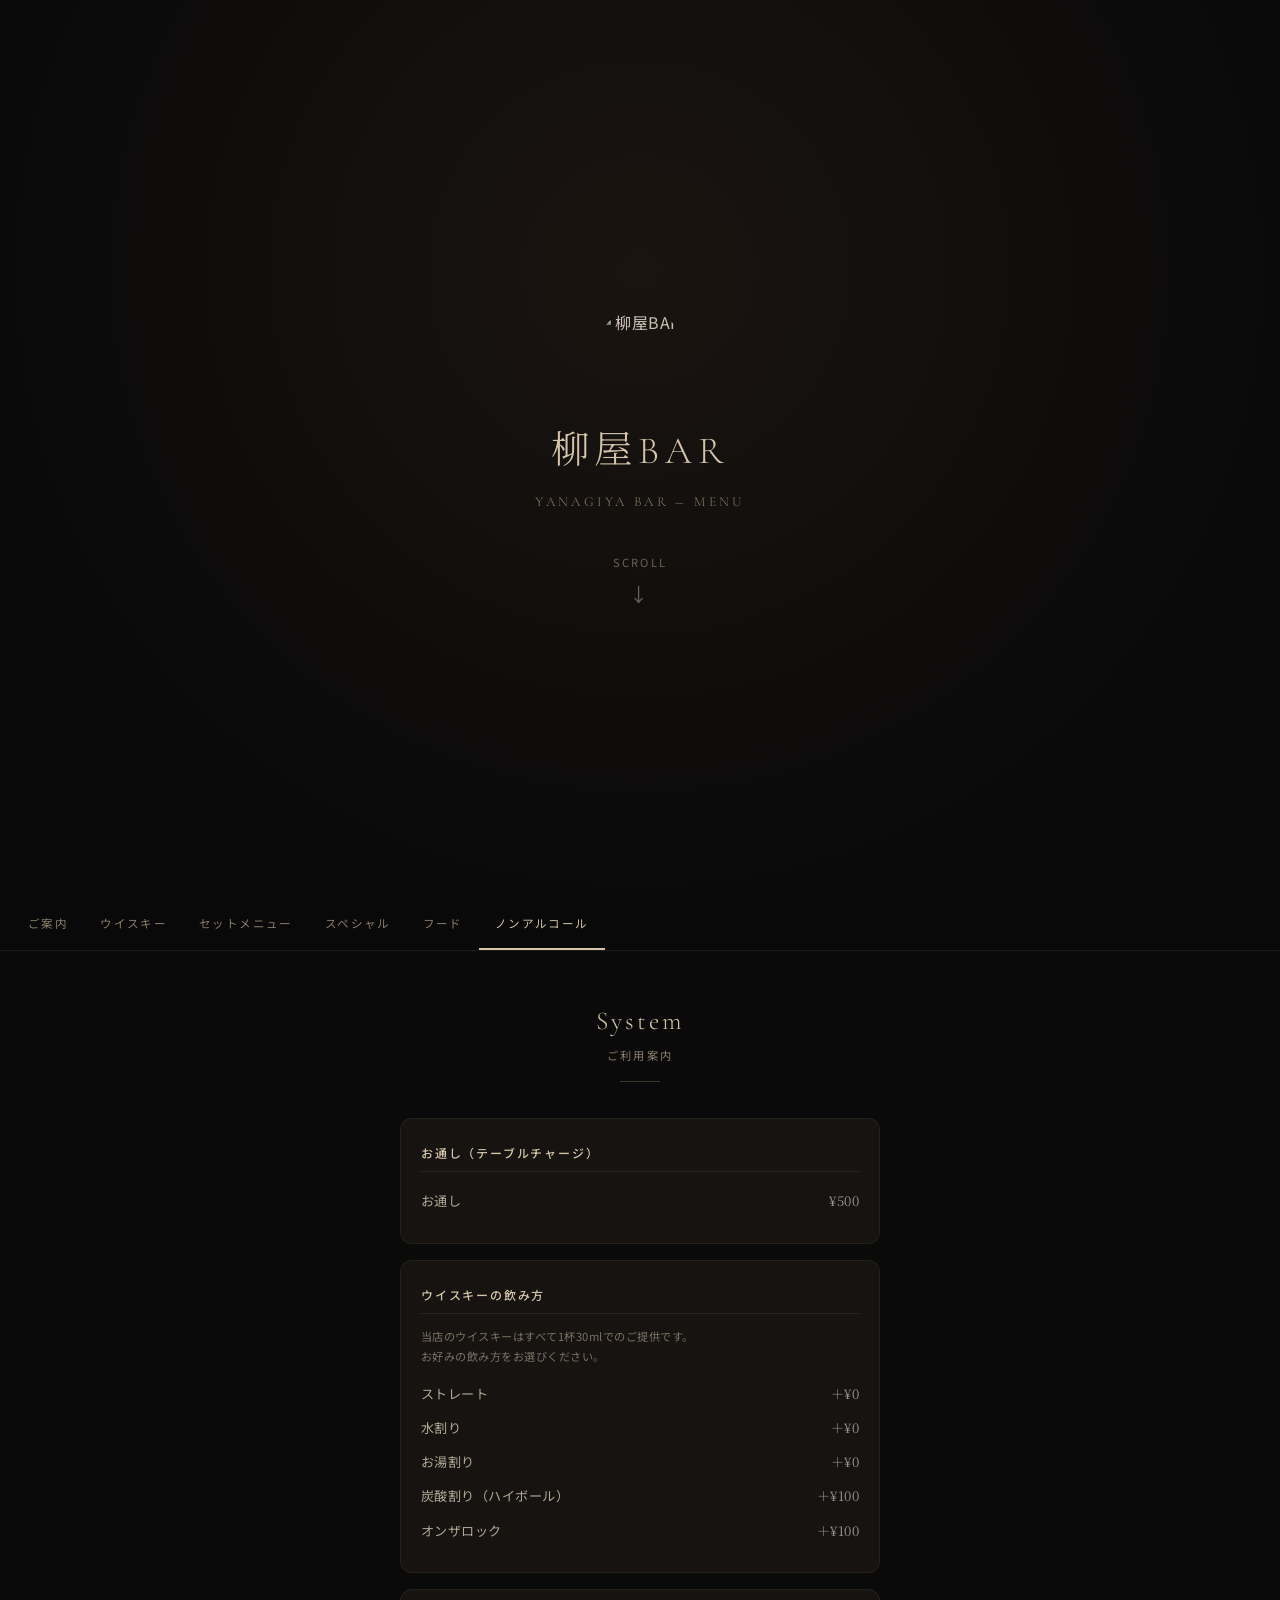
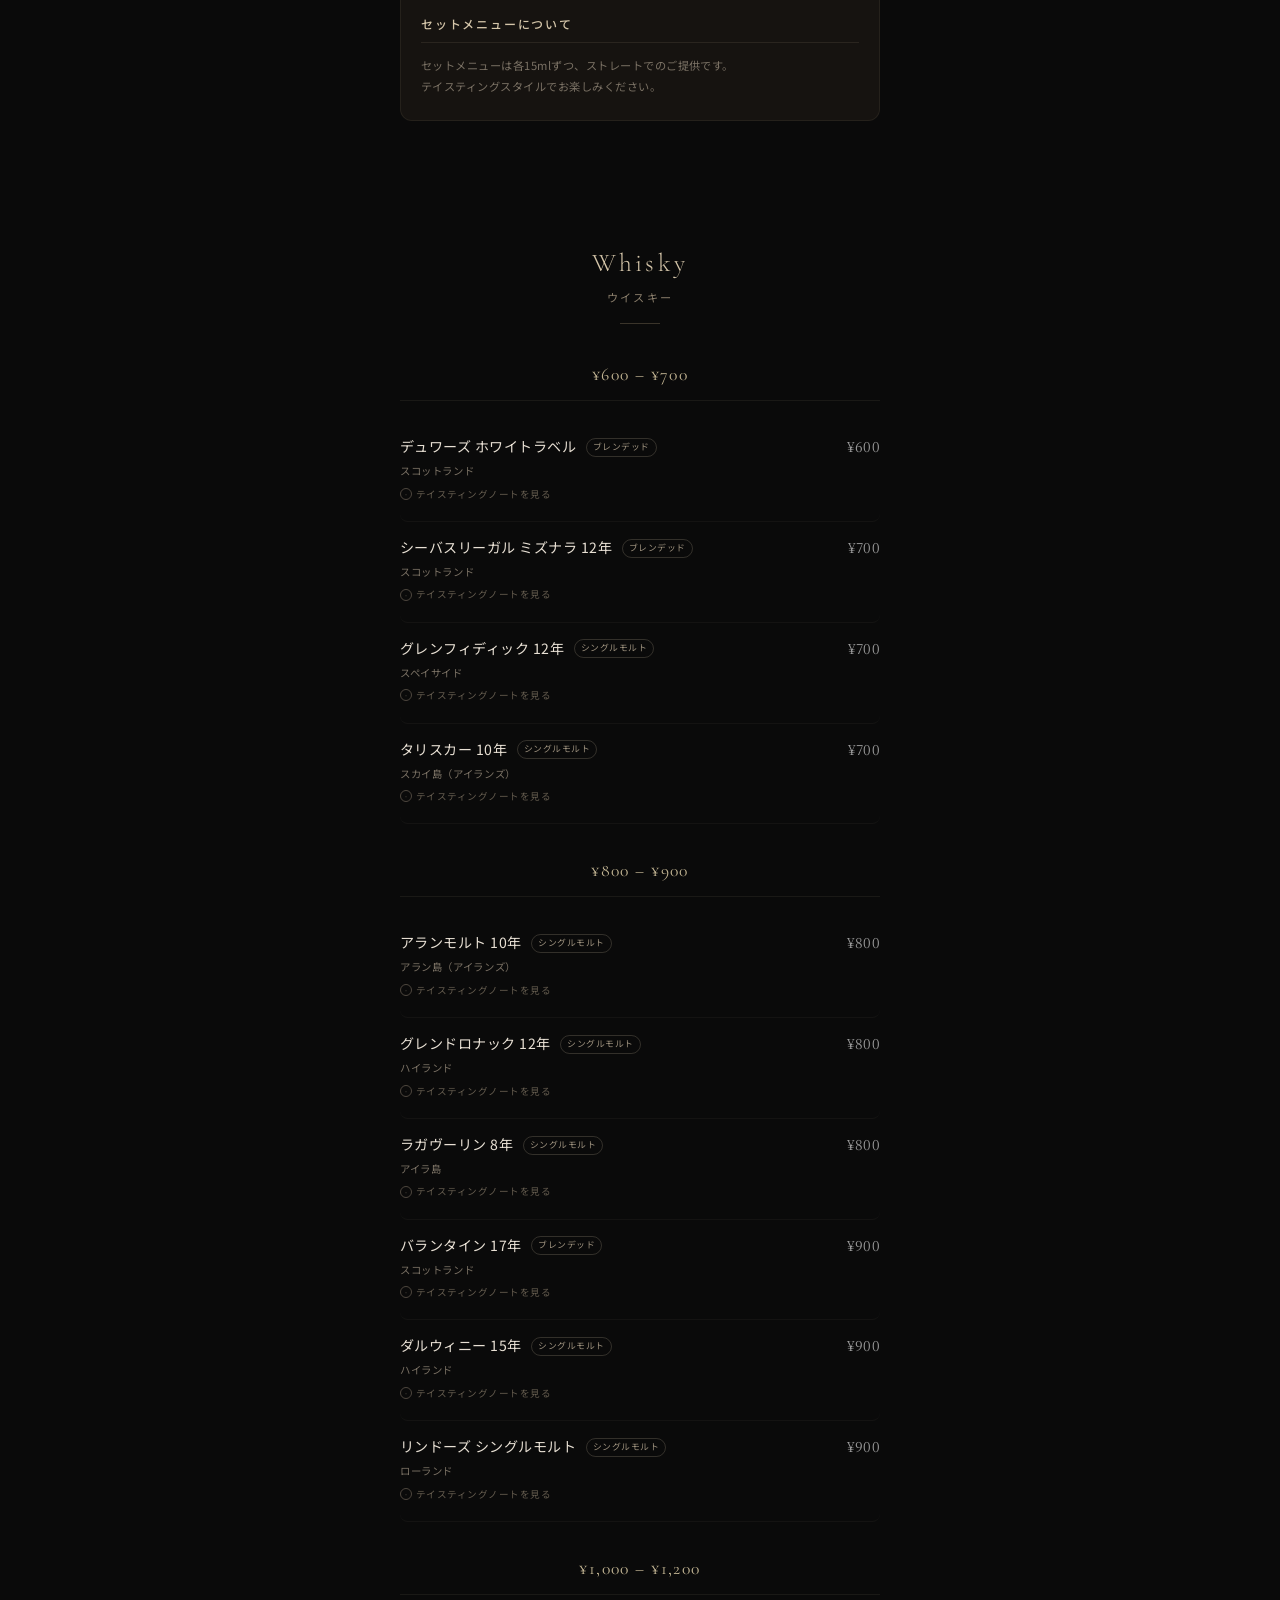
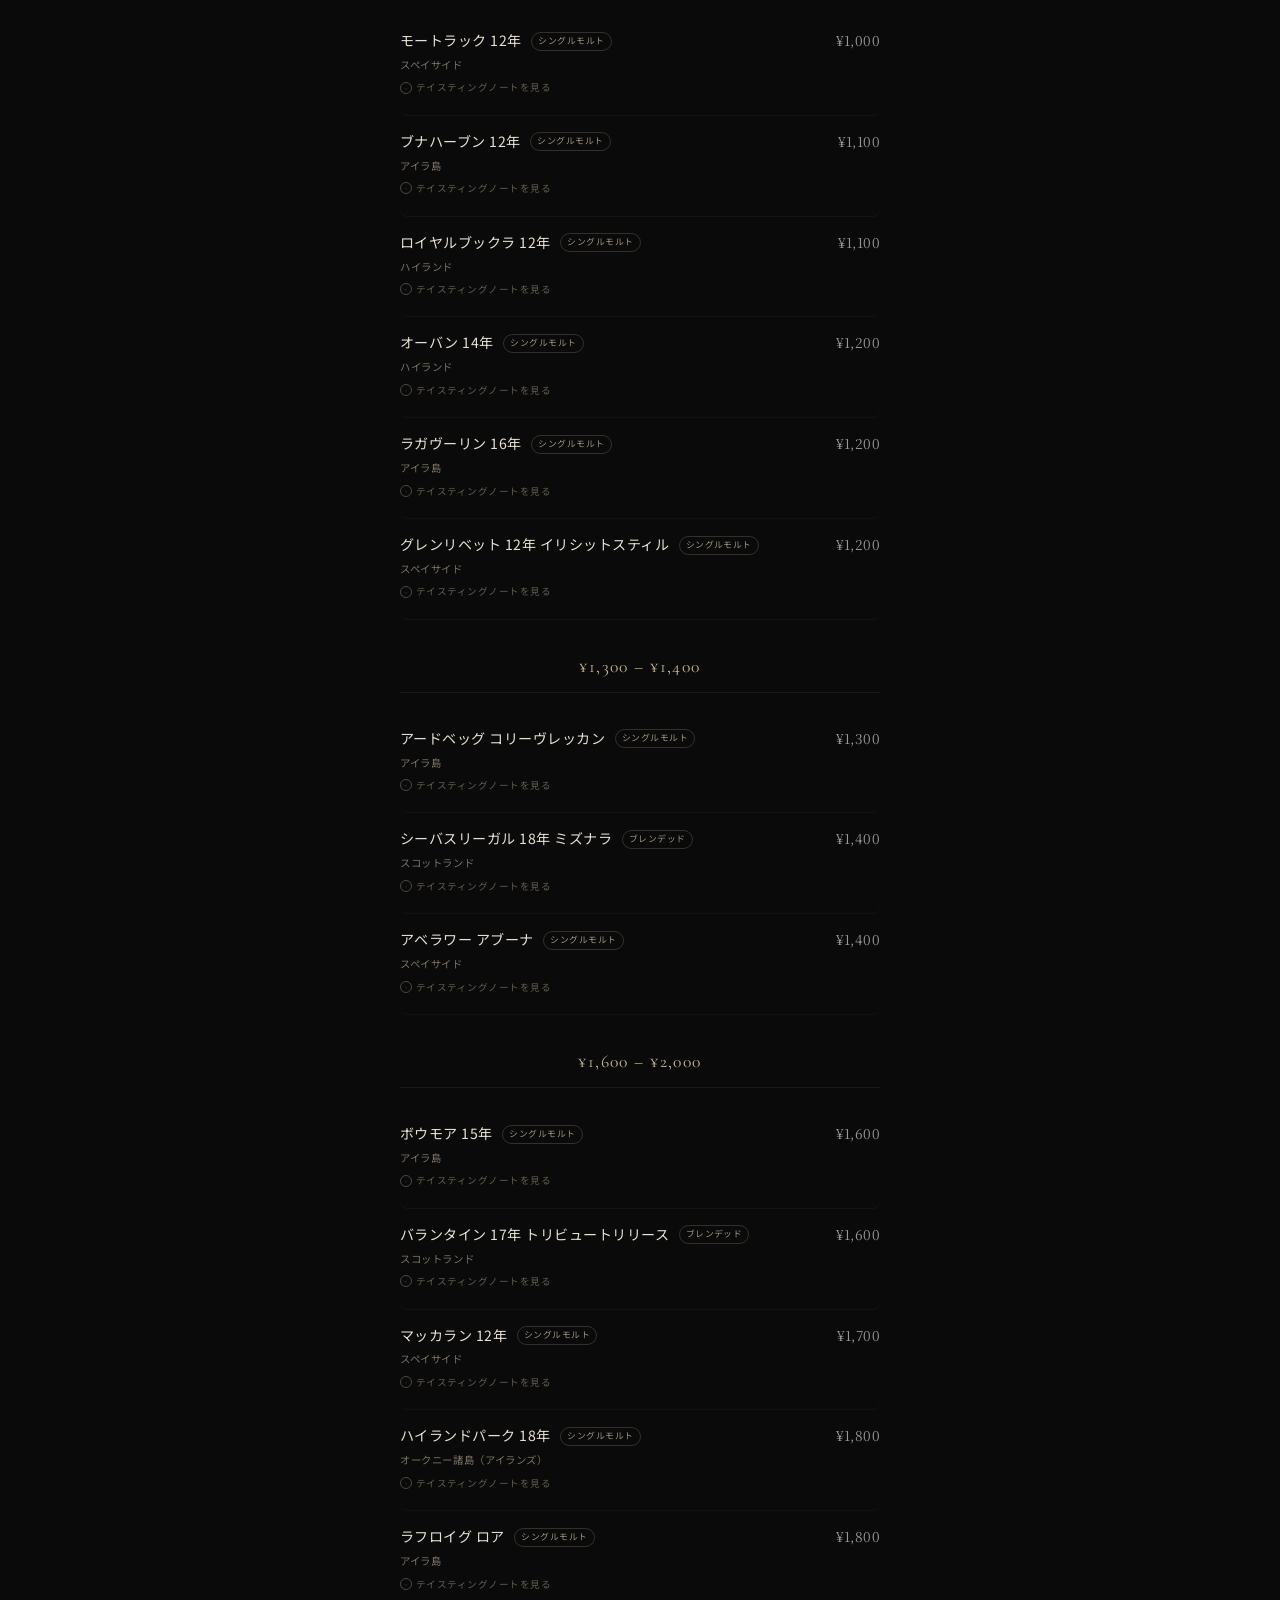
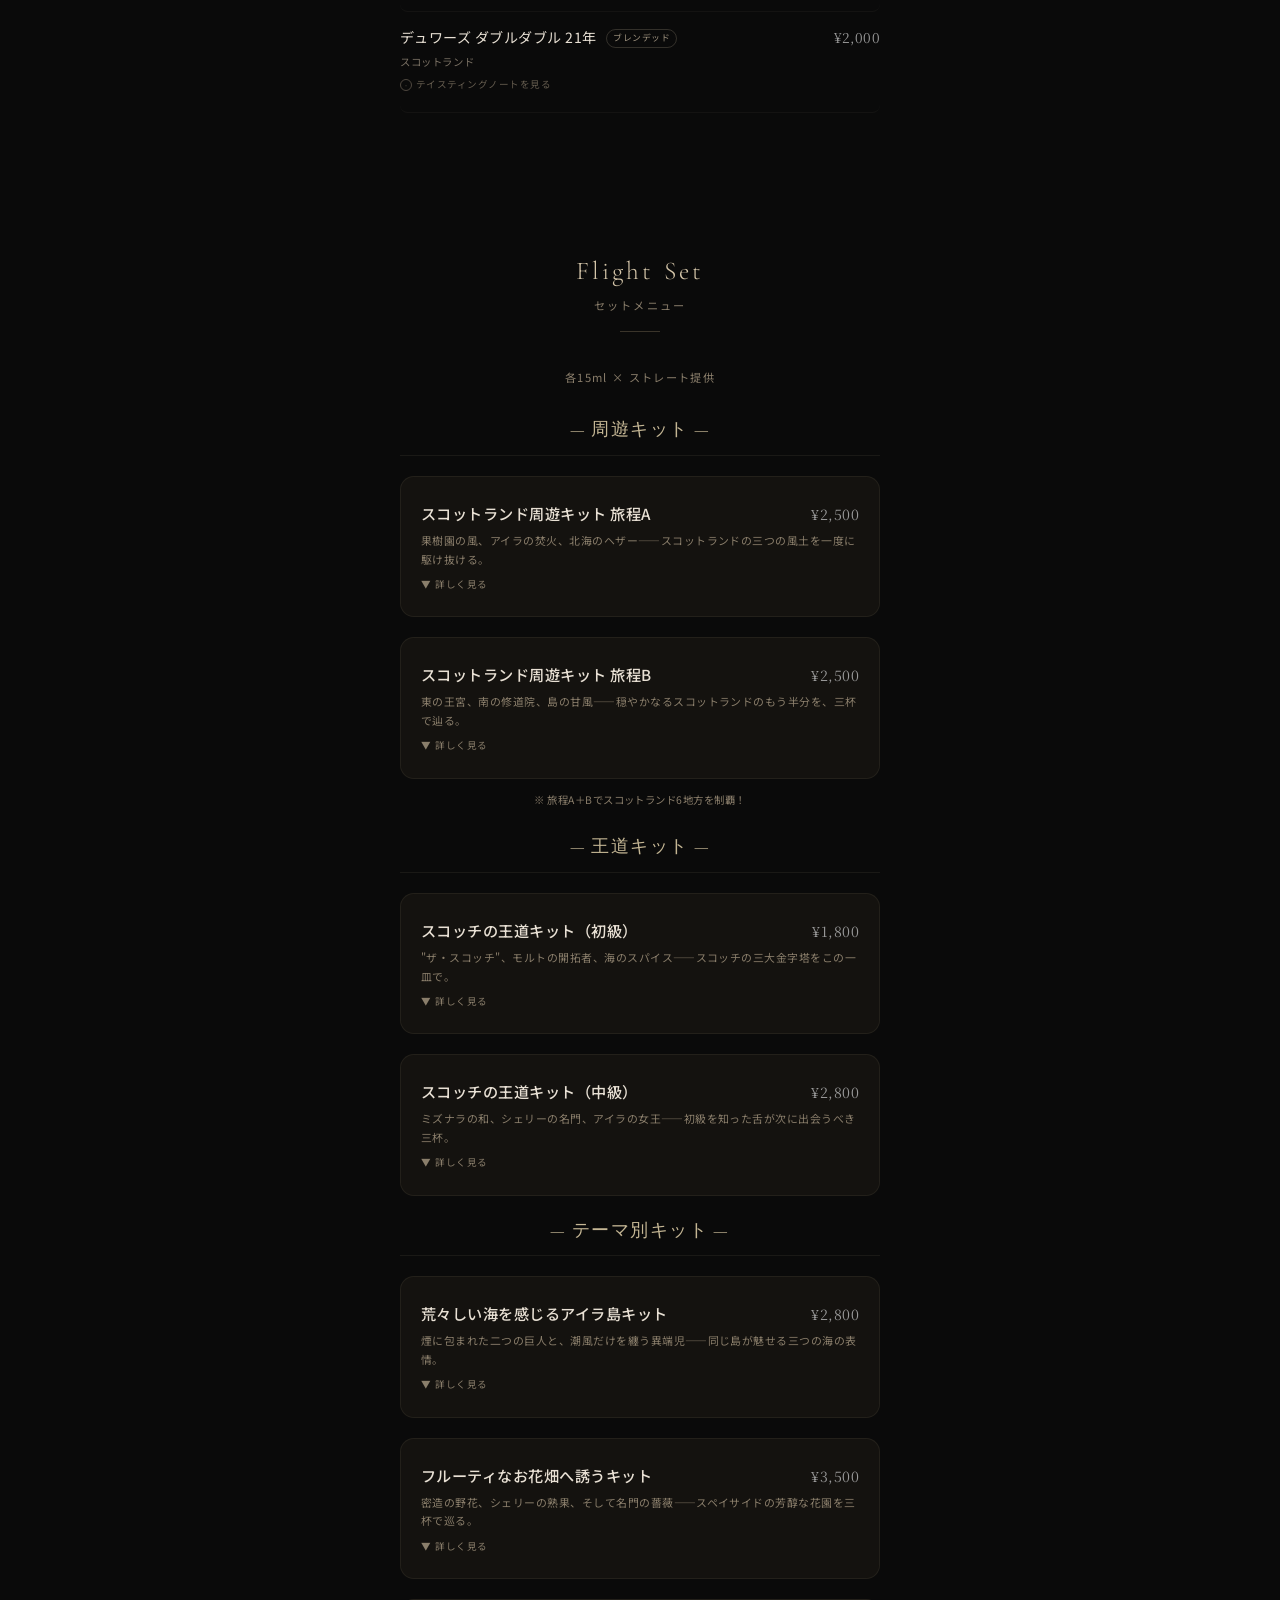
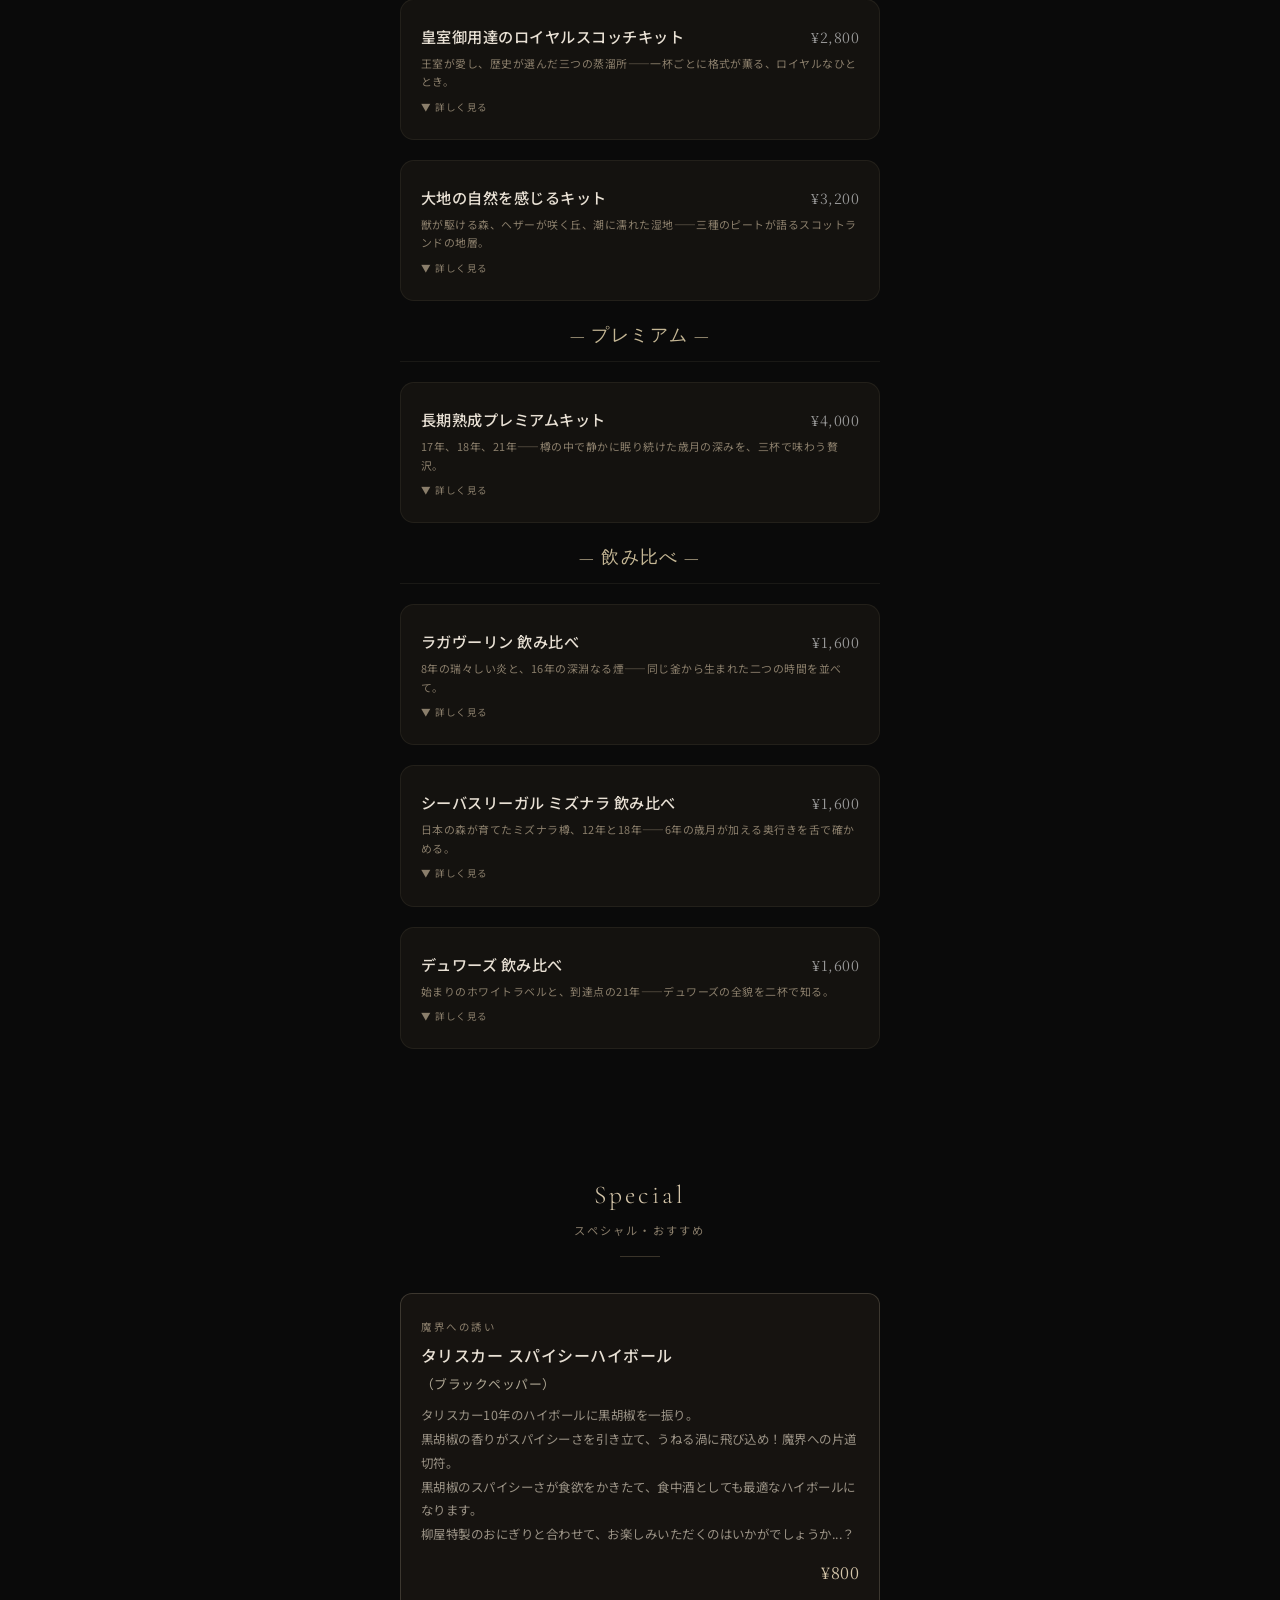
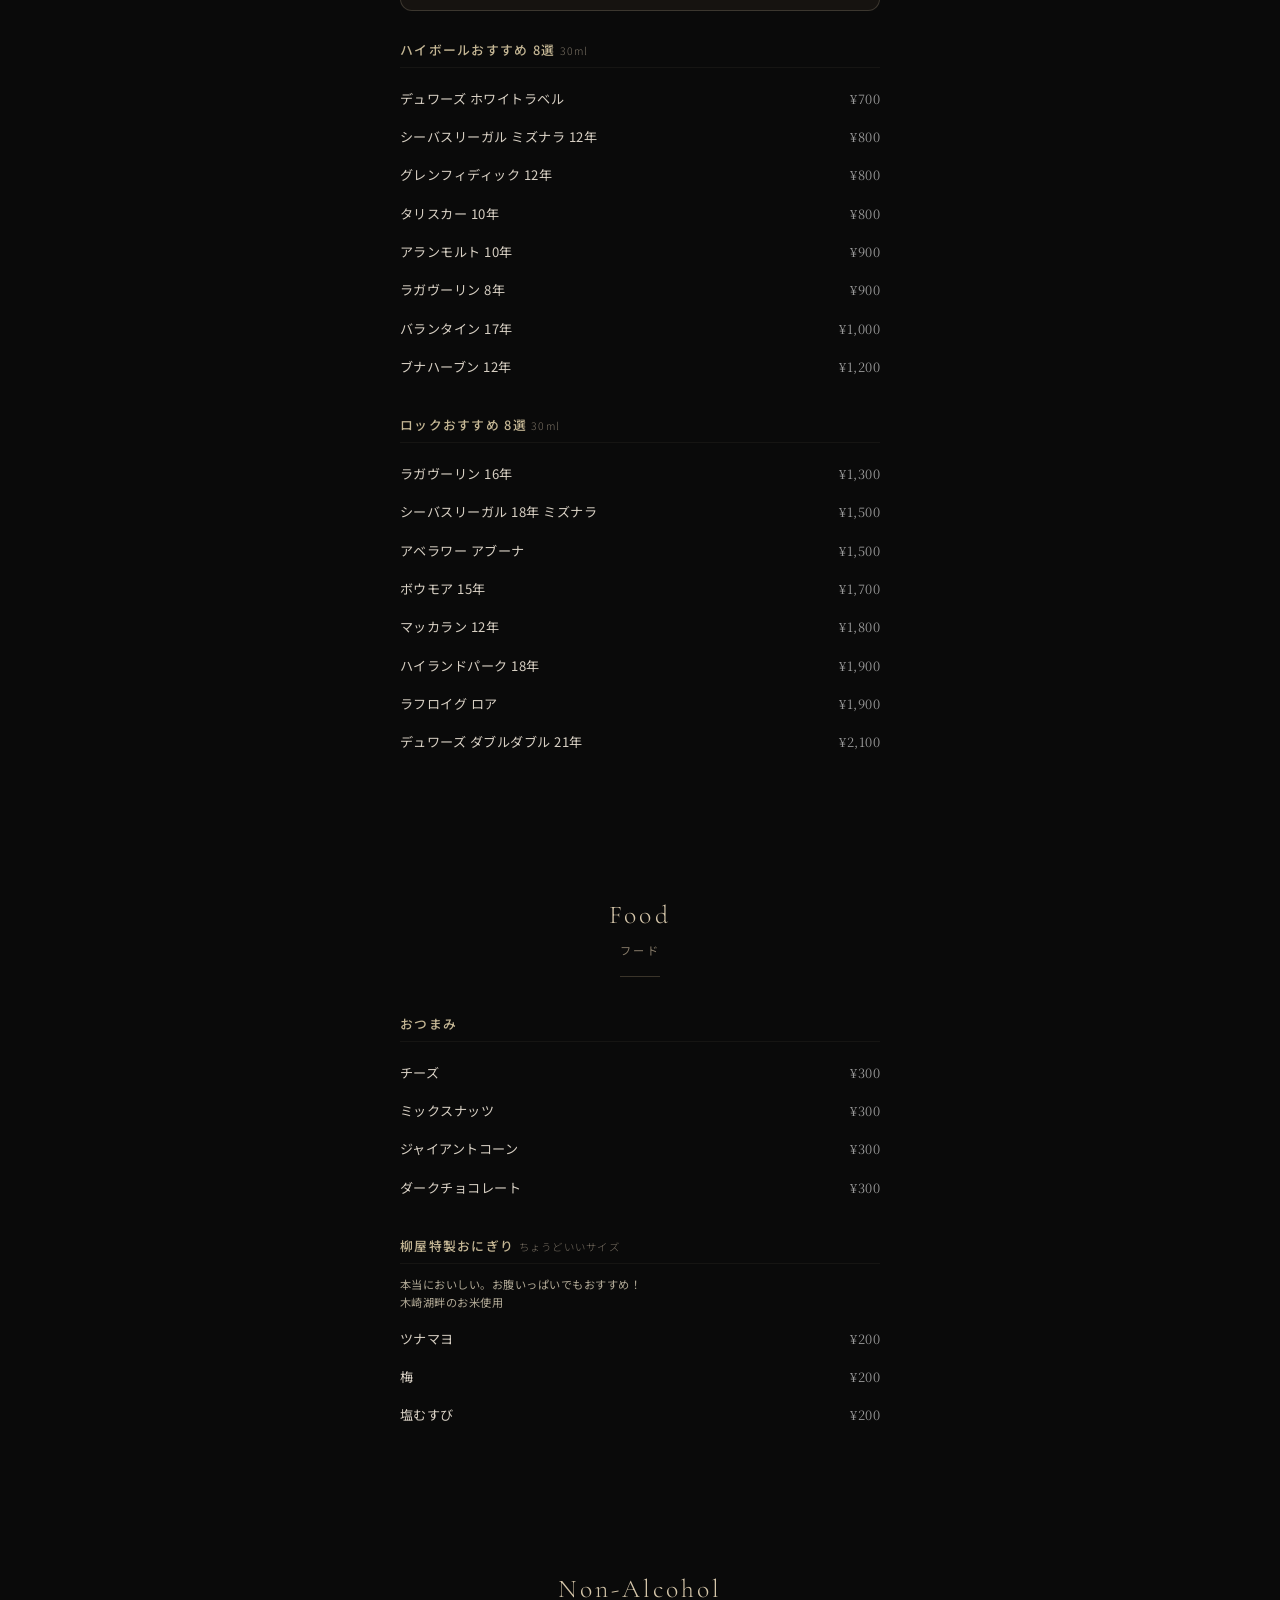
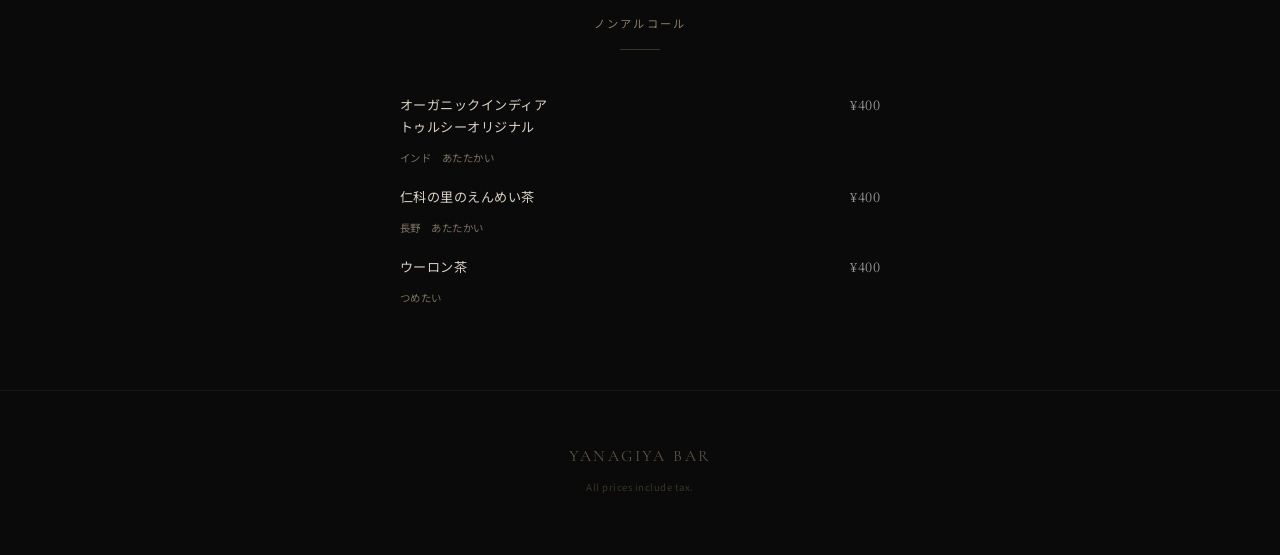
==== index.html @ 2db6dac7 "Initial commit: 柳屋BAR ウイスキーメニューサイト" ====
<!DOCTYPE html>
<html lang="ja">
<head>
<meta charset="UTF-8">
<meta name="viewport" content="width=device-width, initial-scale=1.0, maximum-scale=1.0, user-scalable=no">
<title>柳屋BAR ― Menu</title>
<link rel="preconnect" href="https://fonts.googleapis.com">
<link href="https://fonts.googleapis.com/css2?family=Noto+Serif+JP:wght@300;400;500;600;700&family=Noto+Sans+JP:wght@300;400;500;700&family=Cormorant+Garamond:ital,wght@0,300;0,400;0,500;0,600;1,300;1,400&display=swap" rel="stylesheet">
<style>
/* ======================================
   0. RESET & BASE
   ====================================== */
*,*::before,*::after{margin:0;padding:0;box-sizing:border-box}
html{font-size:16px;-webkit-text-size-adjust:100%;scroll-behavior:smooth}
body{
  font-family:'Noto Sans JP','Hiragino Kaku Gothic ProN',sans-serif;
  background:#0a0a0a;color:#e8e0d4;
  line-height:1.7;letter-spacing:.03em;
  -webkit-font-smoothing:antialiased;
  overflow-x:hidden;
}
img{max-width:100%;height:auto;display:block}
a{color:inherit;text-decoration:none}
button{border:none;background:none;cursor:pointer;font:inherit;color:inherit}

/* ======================================
   1. HERO / COVER
   ====================================== */
.hero{
  min-height:100svh;display:flex;flex-direction:column;
  align-items:center;justify-content:center;text-align:center;
  padding:60px 24px 40px;position:relative;
  background:radial-gradient(ellipse at 50% 30%,#1a1410 0%,#0a0a0a 70%);
}
.hero-logo{width:90px;height:90px;margin-bottom:20px;opacity:.85;border-radius:50%}
.hero-title{
  font-family:'Cormorant Garamond','Noto Serif JP',serif;
  font-size:2.4rem;font-weight:300;letter-spacing:.15em;
  color:#d4c5a9;margin-bottom:6px;
}
.hero-sub{
  font-family:'Cormorant Garamond',serif;
  font-size:.85rem;font-weight:300;letter-spacing:.25em;
  color:#8a7e6b;margin-bottom:40px;
}
.hero-scroll{
  font-size:.7rem;letter-spacing:.2em;color:#6b6155;
  animation:pulse 2s ease-in-out infinite;
}
.hero-scroll span{display:block;margin-top:6px;font-size:1.2rem}
@keyframes pulse{0%,100%{opacity:.4}50%{opacity:1}}

/* ======================================
   2. NAV TABS (sticky)
   ====================================== */
.nav-bar{
  position:sticky;top:0;z-index:100;
  background:rgba(10,10,10,.92);backdrop-filter:blur(12px);
  -webkit-backdrop-filter:blur(12px);
  border-bottom:1px solid rgba(212,197,169,.1);
  overflow-x:auto;white-space:nowrap;
  -webkit-overflow-scrolling:touch;
  scrollbar-width:none;
}
.nav-bar::-webkit-scrollbar{display:none}
.nav-bar-inner{display:inline-flex;padding:0 12px;min-width:100%}
.nav-tab{
  padding:14px 16px;font-size:.72rem;letter-spacing:.12em;
  color:#8a7e6b;transition:color .3s,border-color .3s;
  border-bottom:2px solid transparent;flex-shrink:0;
}
.nav-tab.active{color:#d4c5a9;border-bottom-color:#d4c5a9}
.nav-tab:hover{color:#d4c5a9}

/* ======================================
   3. SECTIONS COMMON
   ====================================== */
.section{
  padding:48px 20px 56px;
  max-width:520px;margin:0 auto;
}
.section-head{
  text-align:center;margin-bottom:36px;
}
.section-en{
  font-family:'Cormorant Garamond',serif;
  font-size:1.6rem;font-weight:300;letter-spacing:.12em;
  color:#d4c5a9;
}
.section-jp{
  font-size:.7rem;letter-spacing:.2em;color:#8a7e6b;margin-top:4px;
}
.section-line{
  width:40px;height:1px;background:#3a342a;margin:16px auto 0;
}

/* ======================================
   4. SYSTEM INFO
   ====================================== */
.system-card{
  background:rgba(30,26,20,.6);border:1px solid rgba(212,197,169,.08);
  border-radius:12px;padding:24px 20px;margin-bottom:16px;
}
.system-title{
  font-size:.75rem;font-weight:500;letter-spacing:.15em;
  color:#d4c5a9;margin-bottom:12px;
  padding-bottom:8px;border-bottom:1px solid rgba(212,197,169,.1);
}
.system-row{
  display:flex;justify-content:space-between;align-items:baseline;
  padding:6px 0;font-size:.82rem;
}
.system-row .label{color:#b0a895}
.system-row .price{
  font-family:'Noto Serif JP',serif;color:#999;
  white-space:nowrap;margin-left:auto;
}
.system-note{font-size:.7rem;color:#7a7164;margin-top:10px;line-height:1.8}

/* ======================================
   5. WHISKY MENU LIST
   ====================================== */
.price-band{
  margin-bottom:32px;
}
.price-band-title{
  font-family:'Cormorant Garamond',serif;
  font-size:1.1rem;font-weight:400;letter-spacing:.08em;
  color:#c4b694;text-align:center;margin-bottom:20px;
  padding-bottom:10px;border-bottom:1px solid rgba(212,197,169,.08);
}
.whisky-item{
  padding:14px 0;border-bottom:1px solid rgba(212,197,169,.05);
  cursor:pointer;transition:background .3s;border-radius:8px;
}
.whisky-item:active{background:rgba(212,197,169,.05)}
.whisky-top{display:flex;justify-content:space-between;align-items:baseline}
.whisky-name{
  font-size:.88rem;font-weight:400;color:#e8e0d4;
  flex:1;padding-right:12px;
}
.whisky-name .tag{
  display:inline-block;font-size:.55rem;padding:1px 6px;
  border:1px solid rgba(212,197,169,.2);border-radius:10px;
  color:#a09480;margin-left:6px;vertical-align:middle;
  position:relative;top:-1px;
}
.whisky-price-inline{
  font-family:'Noto Serif JP',serif;font-size:.85rem;
  color:#999;white-space:nowrap;
}
.whisky-origin{
  font-size:.65rem;color:#7a7164;margin-top:3px;letter-spacing:.06em;
}
.whisky-item .arrow{
  font-size:.7rem;color:#5a5347;margin-left:8px;
  transition:transform .3s;
}
.whisky-item:hover .arrow{transform:translateX(3px)}

/* Detail badge */
.detail-badge{
  display:inline-flex;align-items:center;gap:4px;
  font-size:.6rem;color:#8a7e6b;margin-top:4px;
  opacity:.7;
}
.detail-badge::before{
  content:'';display:inline-block;width:12px;height:12px;
  border:1px solid #6b6155;border-radius:50%;
  background:url("data:image/svg+xml,%3Csvg xmlns='http://www.w3.org/2000/svg' viewBox='0 0 24 24' fill='none' stroke='%236b6155' stroke-width='2'%3E%3Cpath d='M12 16v-4M12 8h.01'/%3E%3C/svg%3E") center/8px no-repeat;
}

/* ======================================
   6. MODAL (Whisky Detail Card)
   ====================================== */
.modal-overlay{
  display:none;position:fixed;inset:0;z-index:200;
  background:rgba(0,0,0,.75);backdrop-filter:blur(6px);
  -webkit-backdrop-filter:blur(6px);
  justify-content:center;align-items:flex-end;
  padding:0;
}
.modal-overlay.open{display:flex}
.modal-card{
  background:#151210;border:1px solid rgba(212,197,169,.1);
  border-radius:20px 20px 0 0;width:100%;max-width:520px;
  max-height:88svh;overflow-y:auto;
  padding:28px 24px 40px;
  animation:slideUp .35s ease-out;
}
@keyframes slideUp{from{transform:translateY(100%)}to{transform:translateY(0)}}
.modal-handle{
  width:36px;height:4px;background:#3a342a;border-radius:2px;
  margin:0 auto 20px;
}
.modal-name{
  font-family:'Noto Serif JP',serif;
  font-size:1.2rem;font-weight:500;color:#e8e0d4;
  letter-spacing:.05em;margin-bottom:4px;
}
.modal-price{
  font-family:'Noto Serif JP',serif;
  font-size:1rem;color:#999;margin-bottom:16px;
}
.modal-meta{
  display:flex;gap:8px;margin-bottom:20px;flex-wrap:wrap;
}
.modal-meta-chip{
  font-size:.68rem;padding:4px 12px;
  background:rgba(212,197,169,.06);border:1px solid rgba(212,197,169,.12);
  border-radius:20px;color:#b0a895;
}
.modal-divider{
  height:1px;background:rgba(212,197,169,.08);margin:16px 0;
}
.tasting-title{
  font-family:'Cormorant Garamond',serif;
  font-size:.9rem;font-weight:400;letter-spacing:.1em;
  color:#c4b694;margin-bottom:14px;
}
.tasting-row{
  display:grid;grid-template-columns:48px 1fr;gap:4px 12px;
  margin-bottom:10px;
}
.tasting-key{
  font-size:.7rem;font-weight:500;color:#a09480;
  padding-top:2px;
}
.tasting-val{
  font-size:.78rem;color:#c8c0b4;line-height:1.7;
}
.modal-desc{
  font-size:.78rem;color:#9a9285;line-height:1.9;margin-top:4px;
}
.modal-color-row{
  display:flex;align-items:center;gap:10px;margin-bottom:12px;
}
.modal-color-dot{
  width:18px;height:18px;border-radius:50%;border:1px solid rgba(212,197,169,.15);
  flex-shrink:0;
}
.modal-color-label{font-size:.75rem;color:#a09480}
.modal-close{
  display:block;margin:28px auto 0;
  padding:12px 48px;border-radius:24px;
  font-size:.75rem;letter-spacing:.15em;
  color:#8a7e6b;border:1px solid rgba(212,197,169,.15);
  transition:all .3s;
}
.modal-close:hover{color:#d4c5a9;border-color:#d4c5a9}

/* ======================================
   7. SET MENU
   ====================================== */
.set-menu-card{
  background:rgba(30,26,20,.5);border:1px solid rgba(212,197,169,.08);
  border-radius:14px;padding:24px 20px;margin-bottom:20px;
  cursor:pointer;transition:border-color .3s;
}
.set-menu-card:hover{border-color:rgba(212,197,169,.2)}
.set-menu-head{display:flex;justify-content:space-between;align-items:baseline}
.set-menu-name{
  font-size:.95rem;font-weight:500;color:#e8e0d4;
}
.set-menu-price{
  font-family:'Noto Serif JP',serif;color:#999;font-size:.88rem;
}
.set-menu-sub{font-size:.68rem;color:#8a7e6b;margin-top:4px}
.set-menu-detail{
  display:none;margin-top:16px;padding-top:14px;
  border-top:1px solid rgba(212,197,169,.08);
}
.set-menu-detail.open{display:block}
.set-menu-detail p{font-size:.78rem;color:#b0a895;line-height:1.8;margin-bottom:6px}
.set-menu-detail .included{
  font-size:.72rem;color:#8a7e6b;line-height:1.8;
}
.set-menu-detail .included li{
  list-style:none;padding:3px 0;
  padding-left:1em;text-indent:-1em;
}
.set-menu-detail .included li::before{
  content:'・';color:#6b6155;
}
.set-toggle{
  font-size:.6rem;color:#8a7e6b;display:flex;align-items:center;gap:4px;
  margin-top:8px;
}
.set-toggle .chevron{transition:transform .3s;display:inline-block}
.set-menu-card.expanded .set-toggle .chevron{transform:rotate(180deg)}

/* ======================================
   8. FOOD & NON-ALCOHOL
   ====================================== */
.food-group{margin-bottom:28px}
.food-group-title{
  font-size:.8rem;font-weight:500;color:#c4b694;
  margin-bottom:12px;letter-spacing:.1em;
  padding-bottom:6px;border-bottom:1px solid rgba(212,197,169,.06);
}
.food-row{
  display:flex;justify-content:space-between;align-items:baseline;
  padding:8px 0;
}
.food-name{font-size:.82rem;color:#d8d0c4;flex:1}
.food-price{
  font-family:'Noto Serif JP',serif;font-size:.8rem;
  color:#999;white-space:nowrap;margin-left:12px;
}
.food-note{font-size:.65rem;color:#7a7164;margin-top:2px}

/* ======================================
   9. FOOTER
   ====================================== */
.footer{
  text-align:center;padding:40px 20px 60px;
  border-top:1px solid rgba(212,197,169,.06);
}
.footer-logo{width:48px;margin:0 auto 12px;opacity:.5;border-radius:50%}
.footer-name{
  font-family:'Cormorant Garamond',serif;
  font-size:1rem;color:#5a5347;letter-spacing:.15em;
}
.footer-copy{font-size:.6rem;color:#3a342a;margin-top:8px}

/* ======================================
   10. UTILITIES & ANIMATION
   ====================================== */
.fade-in{opacity:0;transform:translateY(20px);transition:opacity .6s,transform .6s}
.fade-in.visible{opacity:1;transform:translateY(0)}

/* scrollbar */
::-webkit-scrollbar{width:4px}
::-webkit-scrollbar-track{background:transparent}
::-webkit-scrollbar-thumb{background:#2a2420;border-radius:2px}

/* safe area */
@supports(padding-bottom: env(safe-area-inset-bottom)){
  .footer{padding-bottom:calc(60px + env(safe-area-inset-bottom))}
}
</style>
</head>
<body>

<!-- ============================================================
     HERO
     ============================================================ -->
<section class="hero" id="top">
  <img class="hero-logo" src="https://www.genspark.ai/api/files/s/LUzzkb6N" alt="柳屋BAR">
  <h1 class="hero-title">柳屋BAR</h1>
  <p class="hero-sub">YANAGIYA BAR ― MENU</p>
  <div class="hero-scroll">SCROLL<span>↓</span></div>
</section>

<!-- ============================================================
     NAV
     ============================================================ -->
<nav class="nav-bar" id="navBar">
  <div class="nav-bar-inner">
    <button class="nav-tab active" data-target="sec-system">ご案内</button>
    <button class="nav-tab" data-target="sec-whisky">ウイスキー</button>
    <button class="nav-tab" data-target="sec-set">セットメニュー</button>
    <button class="nav-tab" data-target="sec-special">スペシャル</button>
    <button class="nav-tab" data-target="sec-food">フード</button>
    <button class="nav-tab" data-target="sec-nonalc">ノンアルコール</button>
  </div>
</nav>

<!-- ============================================================
     SYSTEM
     ============================================================ -->
<section class="section fade-in" id="sec-system">
  <div class="section-head">
    <div class="section-en">System</div>
    <div class="section-jp">ご利用案内</div>
    <div class="section-line"></div>
  </div>

  <div class="system-card">
    <div class="system-title">お通し（テーブルチャージ）</div>
    <div class="system-row"><span class="label">お通し</span><span class="price">¥500</span></div>
  </div>

  <div class="system-card">
    <div class="system-title">ウイスキーの飲み方</div>
    <div class="system-note" style="margin-bottom:10px;">当店のウイスキーはすべて1杯30mlでのご提供です。<br>お好みの飲み方をお選びください。</div>
    <div class="system-row"><span class="label">ストレート</span><span class="price">＋¥0</span></div>
    <div class="system-row"><span class="label">水割り</span><span class="price">＋¥0</span></div>
    <div class="system-row"><span class="label">お湯割り</span><span class="price">＋¥0</span></div>
    <div class="system-row"><span class="label">炭酸割り（ハイボール）</span><span class="price">＋¥100</span></div>
    <div class="system-row"><span class="label">オンザロック</span><span class="price">＋¥100</span></div>
  </div>

  <div class="system-card">
    <div class="system-title">セットメニューについて</div>
    <div class="system-note">セットメニューは各15mlずつ、ストレートでのご提供です。<br>テイスティングスタイルでお楽しみください。</div>
  </div>
</section>

<!-- ============================================================
     WHISKY
     ============================================================ -->
<section class="section fade-in" id="sec-whisky">
  <div class="section-head">
    <div class="section-en">Whisky</div>
    <div class="section-jp">ウイスキー</div>
    <div class="section-line"></div>
  </div>

  <!-- ¥600–¥700 -->
  <div class="price-band">
    <div class="price-band-title">¥600 – ¥700</div>

    <div class="whisky-item" onclick="openModal('dewar-wl')">
      <div class="whisky-top">
        <div class="whisky-name">デュワーズ ホワイトラベル <span class="tag">ブレンデッド</span></div>
        <span class="whisky-price-inline">¥600</span>
      </div>
      <div class="whisky-origin">スコットランド</div>
      <div class="detail-badge">テイスティングノートを見る</div>
    </div>

    <div class="whisky-item" onclick="openModal('chivas12')">
      <div class="whisky-top">
        <div class="whisky-name">シーバスリーガル ミズナラ 12年 <span class="tag">ブレンデッド</span></div>
        <span class="whisky-price-inline">¥700</span>
      </div>
      <div class="whisky-origin">スコットランド</div>
      <div class="detail-badge">テイスティングノートを見る</div>
    </div>

    <div class="whisky-item" onclick="openModal('glenfiddich12')">
      <div class="whisky-top">
        <div class="whisky-name">グレンフィディック 12年 <span class="tag">シングルモルト</span></div>
        <span class="whisky-price-inline">¥700</span>
      </div>
      <div class="whisky-origin">スペイサイド</div>
      <div class="detail-badge">テイスティングノートを見る</div>
    </div>

    <div class="whisky-item" onclick="openModal('talisker10')">
      <div class="whisky-top">
        <div class="whisky-name">タリスカー 10年 <span class="tag">シングルモルト</span></div>
        <span class="whisky-price-inline">¥700</span>
      </div>
      <div class="whisky-origin">スカイ島（アイランズ）</div>
      <div class="detail-badge">テイスティングノートを見る</div>
    </div>
  </div>

  <!-- ¥800–¥900 -->
  <div class="price-band">
    <div class="price-band-title">¥800 – ¥900</div>

    <div class="whisky-item" onclick="openModal('arran10')">
      <div class="whisky-top">
        <div class="whisky-name">アランモルト 10年 <span class="tag">シングルモルト</span></div>
        <span class="whisky-price-inline">¥800</span>
      </div>
      <div class="whisky-origin">アラン島（アイランズ）</div>
      <div class="detail-badge">テイスティングノートを見る</div>
    </div>

    <div class="whisky-item" onclick="openModal('glendronach12')">
      <div class="whisky-top">
        <div class="whisky-name">グレンドロナック 12年 <span class="tag">シングルモルト</span></div>
        <span class="whisky-price-inline">¥800</span>
      </div>
      <div class="whisky-origin">ハイランド</div>
      <div class="detail-badge">テイスティングノートを見る</div>
    </div>

    <div class="whisky-item" onclick="openModal('lagavulin8')">
      <div class="whisky-top">
        <div class="whisky-name">ラガヴーリン 8年 <span class="tag">シングルモルト</span></div>
        <span class="whisky-price-inline">¥800</span>
      </div>
      <div class="whisky-origin">アイラ島</div>
      <div class="detail-badge">テイスティングノートを見る</div>
    </div>

    <div class="whisky-item" onclick="openModal('ballantine17')">
      <div class="whisky-top">
        <div class="whisky-name">バランタイン 17年 <span class="tag">ブレンデッド</span></div>
        <span class="whisky-price-inline">¥900</span>
      </div>
      <div class="whisky-origin">スコットランド</div>
      <div class="detail-badge">テイスティングノートを見る</div>
    </div>

    <div class="whisky-item" onclick="openModal('dalwhinnie15')">
      <div class="whisky-top">
        <div class="whisky-name">ダルウィニー 15年 <span class="tag">シングルモルト</span></div>
        <span class="whisky-price-inline">¥900</span>
      </div>
      <div class="whisky-origin">ハイランド</div>
      <div class="detail-badge">テイスティングノートを見る</div>
    </div>

    <div class="whisky-item" onclick="openModal('lindores')">
      <div class="whisky-top">
        <div class="whisky-name">リンドーズ シングルモルト <span class="tag">シングルモルト</span></div>
        <span class="whisky-price-inline">¥900</span>
      </div>
      <div class="whisky-origin">ローランド</div>
      <div class="detail-badge">テイスティングノートを見る</div>
    </div>
  </div>

  <!-- ¥1,000–¥1,200 -->
  <div class="price-band">
    <div class="price-band-title">¥1,000 – ¥1,200</div>

    <div class="whisky-item" onclick="openModal('mortlach12')">
      <div class="whisky-top">
        <div class="whisky-name">モートラック 12年 <span class="tag">シングルモルト</span></div>
        <span class="whisky-price-inline">¥1,000</span>
      </div>
      <div class="whisky-origin">スペイサイド</div>
      <div class="detail-badge">テイスティングノートを見る</div>
    </div>

    <div class="whisky-item" onclick="openModal('bunnahabhain12')">
      <div class="whisky-top">
        <div class="whisky-name">ブナハーブン 12年 <span class="tag">シングルモルト</span></div>
        <span class="whisky-price-inline">¥1,100</span>
      </div>
      <div class="whisky-origin">アイラ島</div>
      <div class="detail-badge">テイスティングノートを見る</div>
    </div>

    <div class="whisky-item" onclick="openModal('royalbrackla12')">
      <div class="whisky-top">
        <div class="whisky-name">ロイヤルブックラ 12年 <span class="tag">シングルモルト</span></div>
        <span class="whisky-price-inline">¥1,100</span>
      </div>
      <div class="whisky-origin">ハイランド</div>
      <div class="detail-badge">テイスティングノートを見る</div>
    </div>

    <div class="whisky-item" onclick="openModal('oban14')">
      <div class="whisky-top">
        <div class="whisky-name">オーバン 14年 <span class="tag">シングルモルト</span></div>
        <span class="whisky-price-inline">¥1,200</span>
      </div>
      <div class="whisky-origin">ハイランド</div>
      <div class="detail-badge">テイスティングノートを見る</div>
    </div>

    <div class="whisky-item" onclick="openModal('lagavulin16')">
      <div class="whisky-top">
        <div class="whisky-name">ラガヴーリン 16年 <span class="tag">シングルモルト</span></div>
        <span class="whisky-price-inline">¥1,200</span>
      </div>
      <div class="whisky-origin">アイラ島</div>
      <div class="detail-badge">テイスティングノートを見る</div>
    </div>

    <div class="whisky-item" onclick="openModal('glenlivet12')">
      <div class="whisky-top">
        <div class="whisky-name">グレンリベット 12年 イリシットスティル <span class="tag">シングルモルト</span></div>
        <span class="whisky-price-inline">¥1,200</span>
      </div>
      <div class="whisky-origin">スペイサイド</div>
      <div class="detail-badge">テイスティングノートを見る</div>
    </div>
  </div>

  <!-- ¥1,300–¥1,400 -->
  <div class="price-band">
    <div class="price-band-title">¥1,300 – ¥1,400</div>

    <div class="whisky-item" onclick="openModal('ardbeg-corry')">
      <div class="whisky-top">
        <div class="whisky-name">アードベッグ コリーヴレッカン <span class="tag">シングルモルト</span></div>
        <span class="whisky-price-inline">¥1,300</span>
      </div>
      <div class="whisky-origin">アイラ島</div>
      <div class="detail-badge">テイスティングノートを見る</div>
    </div>

    <div class="whisky-item" onclick="openModal('chivas18')">
      <div class="whisky-top">
        <div class="whisky-name">シーバスリーガル 18年 ミズナラ <span class="tag">ブレンデッド</span></div>
        <span class="whisky-price-inline">¥1,400</span>
      </div>
      <div class="whisky-origin">スコットランド</div>
      <div class="detail-badge">テイスティングノートを見る</div>
    </div>

    <div class="whisky-item" onclick="openModal('aberlour-abunadh')">
      <div class="whisky-top">
        <div class="whisky-name">アベラワー アブーナ <span class="tag">シングルモルト</span></div>
        <span class="whisky-price-inline">¥1,400</span>
      </div>
      <div class="whisky-origin">スペイサイド</div>
      <div class="detail-badge">テイスティングノートを見る</div>
    </div>
  </div>

  <!-- ¥1,600–¥2,000 -->
  <div class="price-band">
    <div class="price-band-title">¥1,600 – ¥2,000</div>

    <div class="whisky-item" onclick="openModal('bowmore15')">
      <div class="whisky-top">
        <div class="whisky-name">ボウモア 15年 <span class="tag">シングルモルト</span></div>
        <span class="whisky-price-inline">¥1,600</span>
      </div>
      <div class="whisky-origin">アイラ島</div>
      <div class="detail-badge">テイスティングノートを見る</div>
    </div>

    <div class="whisky-item" onclick="openModal('ballantine17tr')">
      <div class="whisky-top">
        <div class="whisky-name">バランタイン 17年 トリビュートリリース <span class="tag">ブレンデッド</span></div>
        <span class="whisky-price-inline">¥1,600</span>
      </div>
      <div class="whisky-origin">スコットランド</div>
      <div class="detail-badge">テイスティングノートを見る</div>
    </div>

    <div class="whisky-item" onclick="openModal('macallan12')">
      <div class="whisky-top">
        <div class="whisky-name">マッカラン 12年 <span class="tag">シングルモルト</span></div>
        <span class="whisky-price-inline">¥1,700</span>
      </div>
      <div class="whisky-origin">スペイサイド</div>
      <div class="detail-badge">テイスティングノートを見る</div>
    </div>

    <div class="whisky-item" onclick="openModal('highlandpark18')">
      <div class="whisky-top">
        <div class="whisky-name">ハイランドパーク 18年 <span class="tag">シングルモルト</span></div>
        <span class="whisky-price-inline">¥1,800</span>
      </div>
      <div class="whisky-origin">オークニー諸島（アイランズ）</div>
      <div class="detail-badge">テイスティングノートを見る</div>
    </div>

    <div class="whisky-item" onclick="openModal('laphroaig-lore')">
      <div class="whisky-top">
        <div class="whisky-name">ラフロイグ ロア <span class="tag">シングルモルト</span></div>
        <span class="whisky-price-inline">¥1,800</span>
      </div>
      <div class="whisky-origin">アイラ島</div>
      <div class="detail-badge">テイスティングノートを見る</div>
    </div>

    <div class="whisky-item" onclick="openModal('dewars21')">
      <div class="whisky-top">
        <div class="whisky-name">デュワーズ ダブルダブル 21年 <span class="tag">ブレンデッド</span></div>
        <span class="whisky-price-inline">¥2,000</span>
      </div>
      <div class="whisky-origin">スコットランド</div>
      <div class="detail-badge">テイスティングノートを見る</div>
    </div>
  </div>
</section>

<!-- ============================================================
     SET MENU
     ============================================================ -->
<section class="section fade-in" id="sec-set">
  <div class="section-head">
    <div class="section-en">Flight Set</div>
    <div class="section-jp">セットメニュー</div>
    <div class="section-line"></div>
  </div>
  <p style="text-align:center;font-size:.7rem;color:#8a7e6b;letter-spacing:.12em;margin-bottom:28px;">各15ml × ストレート提供</p>

  <!-- 周遊キット -->
  <div class="price-band-title">— 周遊キット —</div>

  <div class="set-menu-card" onclick="toggleSet(this)">
    <div class="set-menu-head">
      <span class="set-menu-name">スコットランド周遊キット 旅程A</span>
      <span class="set-menu-price">¥2,500</span>
    </div>
    <div class="set-menu-sub">果樹園の風、アイラの焚火、北海のヘザー——スコットランドの三つの風土を一度に駆け抜ける。</div>
    <div class="set-toggle"><span class="chevron">▼</span> 詳しく見る</div>
    <div class="set-menu-detail">
      <div class="included">
        <li>グレンフィディック 12年（スペイサイド）</li>
        <li>ラガヴーリン 8年（アイラ島）</li>
        <li>ハイランドパーク 18年（オークニー諸島）</li>
      </div>
    </div>
  </div>

  <div class="set-menu-card" onclick="toggleSet(this)">
    <div class="set-menu-head">
      <span class="set-menu-name">スコットランド周遊キット 旅程B</span>
      <span class="set-menu-price">¥2,500</span>
    </div>
    <div class="set-menu-sub">東の王宮、南の修道院、島の甘風——穏やかなるスコットランドのもう半分を、三杯で辿る。</div>
    <div class="set-toggle"><span class="chevron">▼</span> 詳しく見る</div>
    <div class="set-menu-detail">
      <div class="included">
        <li>ロイヤルブックラ 12年（ハイランド）</li>
        <li>リンドーズ シングルモルト（ローランド）</li>
        <li>アランモルト 10年（アラン島）</li>
      </div>
    </div>
  </div>

  <p style="font-size:.65rem;color:#8a7e6b;text-align:center;margin:-8px 0 24px;">※ 旅程A＋Bでスコットランド6地方を制覇！</p>

  <!-- 王道キット -->
  <div class="price-band-title">— 王道キット —</div>

  <div class="set-menu-card" onclick="toggleSet(this)">
    <div class="set-menu-head">
      <span class="set-menu-name">スコッチの王道キット（初級）</span>
      <span class="set-menu-price">¥1,800</span>
    </div>
    <div class="set-menu-sub">"ザ・スコッチ"、モルトの開拓者、海のスパイス——スコッチの三大金字塔をこの一皿で。</div>
    <div class="set-toggle"><span class="chevron">▼</span> 詳しく見る</div>
    <div class="set-menu-detail">
      <div class="included">
        <li>バランタイン 17年（ブレンデッド）</li>
        <li>グレンフィディック 12年（スペイサイド）</li>
        <li>タリスカー 10年（スカイ島）</li>
      </div>
    </div>
  </div>

  <div class="set-menu-card" onclick="toggleSet(this)">
    <div class="set-menu-head">
      <span class="set-menu-name">スコッチの王道キット（中級）</span>
      <span class="set-menu-price">¥2,800</span>
    </div>
    <div class="set-menu-sub">ミズナラの和、シェリーの名門、アイラの女王——初級を知った舌が次に出会うべき三杯。</div>
    <div class="set-toggle"><span class="chevron">▼</span> 詳しく見る</div>
    <div class="set-menu-detail">
      <div class="included">
        <li>シーバスリーガル ミズナラ 12年（ブレンデッド）</li>
        <li>マッカラン 12年（スペイサイド）</li>
        <li>ボウモア 15年（アイラ島）</li>
      </div>
    </div>
  </div>

  <!-- テーマ別キット -->
  <div class="price-band-title">— テーマ別キット —</div>

  <div class="set-menu-card" onclick="toggleSet(this)">
    <div class="set-menu-head">
      <span class="set-menu-name">荒々しい海を感じるアイラ島キット</span>
      <span class="set-menu-price">¥2,800</span>
    </div>
    <div class="set-menu-sub">煙に包まれた二つの巨人と、潮風だけを纏う異端児——同じ島が魅せる三つの海の表情。</div>
    <div class="set-toggle"><span class="chevron">▼</span> 詳しく見る</div>
    <div class="set-menu-detail">
      <div class="included">
        <li>ラガヴーリン 16年（アイラ島）</li>
        <li>アードベッグ コリーヴレッカン（アイラ島）</li>
        <li>ブナハーブン 12年（アイラ島）</li>
      </div>
    </div>
  </div>

  <div class="set-menu-card" onclick="toggleSet(this)">
    <div class="set-menu-head">
      <span class="set-menu-name">フルーティなお花畑へ誘うキット</span>
      <span class="set-menu-price">¥3,500</span>
    </div>
    <div class="set-menu-sub">密造の野花、シェリーの熟果、そして名門の薔薇——スペイサイドの芳醇な花園を三杯で巡る。</div>
    <div class="set-toggle"><span class="chevron">▼</span> 詳しく見る</div>
    <div class="set-menu-detail">
      <div class="included">
        <li>グレンリベット 12年 イリシットスティル（スペイサイド）</li>
        <li>アベラワー アブーナ（スペイサイド）</li>
        <li>マッカラン 12年（スペイサイド）</li>
      </div>
    </div>
  </div>

  <div class="set-menu-card" onclick="toggleSet(this)">
    <div class="set-menu-head">
      <span class="set-menu-name">皇室御用達のロイヤルスコッチキット</span>
      <span class="set-menu-price">¥2,800</span>
    </div>
    <div class="set-menu-sub">王室が愛し、歴史が選んだ三つの蒸溜所——一杯ごとに格式が薫る、ロイヤルなひととき。</div>
    <div class="set-toggle"><span class="chevron">▼</span> 詳しく見る</div>
    <div class="set-menu-detail">
      <div class="included">
        <li>ロイヤルブックラ 12年（ハイランド）</li>
        <li>ダルウィニー 15年（ハイランド）</li>
        <li>オーバン 14年（ハイランド）</li>
      </div>
    </div>
  </div>

  <div class="set-menu-card" onclick="toggleSet(this)">
    <div class="set-menu-head">
      <span class="set-menu-name">大地の自然を感じるキット</span>
      <span class="set-menu-price">¥3,200</span>
    </div>
    <div class="set-menu-sub">獣が駆ける森、ヘザーが咲く丘、潮に濡れた湿地——三種のピートが語るスコットランドの地層。</div>
    <div class="set-toggle"><span class="chevron">▼</span> 詳しく見る</div>
    <div class="set-menu-detail">
      <div class="included">
        <li>モートラック 12年（スペイサイド）</li>
        <li>ハイランドパーク 18年（オークニー諸島）</li>
        <li>ボウモア 15年（アイラ島）</li>
      </div>
    </div>
  </div>

  <!-- プレミアム -->
  <div class="price-band-title">— プレミアム —</div>

  <div class="set-menu-card" onclick="toggleSet(this)">
    <div class="set-menu-head">
      <span class="set-menu-name">長期熟成プレミアムキット</span>
      <span class="set-menu-price">¥4,000</span>
    </div>
    <div class="set-menu-sub">17年、18年、21年——樽の中で静かに眠り続けた歳月の深みを、三杯で味わう贅沢。</div>
    <div class="set-toggle"><span class="chevron">▼</span> 詳しく見る</div>
    <div class="set-menu-detail">
      <div class="included">
        <li>バランタイン 17年 トリビュートリリース（ブレンデッド）</li>
        <li>ハイランドパーク 18年（オークニー諸島）</li>
        <li>デュワーズ ダブルダブル 21年（ブレンデッド）</li>
      </div>
    </div>
  </div>

  <!-- 飲み比べ -->
  <div class="price-band-title">— 飲み比べ —</div>

  <div class="set-menu-card" onclick="toggleSet(this)">
    <div class="set-menu-head">
      <span class="set-menu-name">ラガヴーリン 飲み比べ</span>
      <span class="set-menu-price">¥1,600</span>
    </div>
    <div class="set-menu-sub">8年の瑞々しい炎と、16年の深淵なる煙——同じ釜から生まれた二つの時間を並べて。</div>
    <div class="set-toggle"><span class="chevron">▼</span> 詳しく見る</div>
    <div class="set-menu-detail">
      <div class="included">
        <li>ラガヴーリン 8年（アイラ島）</li>
        <li>ラガヴーリン 16年（アイラ島）</li>
      </div>
    </div>
  </div>

  <div class="set-menu-card" onclick="toggleSet(this)">
    <div class="set-menu-head">
      <span class="set-menu-name">シーバスリーガル ミズナラ 飲み比べ</span>
      <span class="set-menu-price">¥1,600</span>
    </div>
    <div class="set-menu-sub">日本の森が育てたミズナラ樽、12年と18年——6年の歳月が加える奥行きを舌で確かめる。</div>
    <div class="set-toggle"><span class="chevron">▼</span> 詳しく見る</div>
    <div class="set-menu-detail">
      <div class="included">
        <li>シーバスリーガル ミズナラ 12年（ブレンデッド）</li>
        <li>シーバスリーガル 18年 ミズナラ（ブレンデッド）</li>
      </div>
    </div>
  </div>

  <div class="set-menu-card" onclick="toggleSet(this)">
    <div class="set-menu-head">
      <span class="set-menu-name">デュワーズ 飲み比べ</span>
      <span class="set-menu-price">¥1,600</span>
    </div>
    <div class="set-menu-sub">始まりのホワイトラベルと、到達点の21年——デュワーズの全貌を二杯で知る。</div>
    <div class="set-toggle"><span class="chevron">▼</span> 詳しく見る</div>
    <div class="set-menu-detail">
      <div class="included">
        <li>デュワーズ ホワイトラベル（ブレンデッド）</li>
        <li>デュワーズ ダブルダブル 21年（ブレンデッド）</li>
      </div>
    </div>
  </div>
</section>

<!-- ============================================================
     SPECIAL / HIGHBALL / ROCKS
     ============================================================ -->
<section class="section fade-in" id="sec-special">
  <div class="section-head">
    <div class="section-en">Special</div>
    <div class="section-jp">スペシャル・おすすめ</div>
    <div class="section-line"></div>
  </div>

  <!-- スペシャルメニュー -->
  <div class="system-card" style="border-color:rgba(212,197,169,.2);margin-bottom:28px;">
    <div style="font-size:.65rem;letter-spacing:.25em;color:#8a7e6b;margin-bottom:6px;">魔界への誘い</div>
    <div style="font-size:1rem;font-weight:500;color:#e8e0d4;margin-bottom:4px;">タリスカー スパイシーハイボール</div>
    <div style="font-size:.8rem;color:#b0a895;margin-bottom:10px;">（ブラックペッパー）</div>
    <div style="font-size:.78rem;color:#9a9285;line-height:1.9;margin-bottom:12px;">タリスカー10年のハイボールに黒胡椒を一振り。<br>黒胡椒の香りがスパイシーさを引き立て、うねる渦に飛び込め！魔界への片道切符。<br>黒胡椒のスパイシーさが食欲をかきたて、食中酒としても最適なハイボールになります。<br>柳屋特製のおにぎりと合わせて、お楽しみいただくのはいかがでしょうか...？</div>
    <div style="font-family:'Noto Serif JP',serif;font-size:1rem;color:#d4c5a9;text-align:right;">¥800</div>
  </div>

  <!-- ハイボールおすすめ -->
  <div class="food-group">
    <div class="food-group-title">ハイボールおすすめ 8選 <span style="font-size:.65rem;color:#7a7164;font-weight:300;">30ml</span></div>
    <div class="food-row"><span class="food-name">デュワーズ ホワイトラベル</span><span class="food-price">¥700</span></div>
    <div class="food-row"><span class="food-name">シーバスリーガル ミズナラ 12年</span><span class="food-price">¥800</span></div>
    <div class="food-row"><span class="food-name">グレンフィディック 12年</span><span class="food-price">¥800</span></div>
    <div class="food-row"><span class="food-name">タリスカー 10年</span><span class="food-price">¥800</span></div>
    <div class="food-row"><span class="food-name">アランモルト 10年</span><span class="food-price">¥900</span></div>
    <div class="food-row"><span class="food-name">ラガヴーリン 8年</span><span class="food-price">¥900</span></div>
    <div class="food-row"><span class="food-name">バランタイン 17年</span><span class="food-price">¥1,000</span></div>
    <div class="food-row"><span class="food-name">ブナハーブン 12年</span><span class="food-price">¥1,200</span></div>
  </div>

  <!-- ロックおすすめ -->
  <div class="food-group">
    <div class="food-group-title">ロックおすすめ 8選 <span style="font-size:.65rem;color:#7a7164;font-weight:300;">30ml</span></div>
    <div class="food-row"><span class="food-name">ラガヴーリン 16年</span><span class="food-price">¥1,300</span></div>
    <div class="food-row"><span class="food-name">シーバスリーガル 18年 ミズナラ</span><span class="food-price">¥1,500</span></div>
    <div class="food-row"><span class="food-name">アベラワー アブーナ</span><span class="food-price">¥1,500</span></div>
    <div class="food-row"><span class="food-name">ボウモア 15年</span><span class="food-price">¥1,700</span></div>
    <div class="food-row"><span class="food-name">マッカラン 12年</span><span class="food-price">¥1,800</span></div>
    <div class="food-row"><span class="food-name">ハイランドパーク 18年</span><span class="food-price">¥1,900</span></div>
    <div class="food-row"><span class="food-name">ラフロイグ ロア</span><span class="food-price">¥1,900</span></div>
    <div class="food-row"><span class="food-name">デュワーズ ダブルダブル 21年</span><span class="food-price">¥2,100</span></div>
  </div>
</section>

<!-- ============================================================
     FOOD
     ============================================================ -->
<section class="section fade-in" id="sec-food">
  <div class="section-head">
    <div class="section-en">Food</div>
    <div class="section-jp">フード</div>
    <div class="section-line"></div>
  </div>

  <div class="food-group">
    <div class="food-group-title">おつまみ</div>
    <div class="food-row"><span class="food-name">チーズ</span><span class="food-price">¥300</span></div>
    <div class="food-row"><span class="food-name">ミックスナッツ</span><span class="food-price">¥300</span></div>
    <div class="food-row"><span class="food-name">ジャイアントコーン</span><span class="food-price">¥300</span></div>
    <div class="food-row"><span class="food-name">ダークチョコレート</span><span class="food-price">¥300</span></div>
  </div>

  <div class="food-group">
    <div class="food-group-title">柳屋特製おにぎり <span style="font-size:.65rem;color:#7a7164;font-weight:300;">ちょうどいいサイズ</span></div>
    <div style="font-size:.7rem;color:#b0a895;margin-bottom:8px;line-height:1.6;">本当においしい。お腹いっぱいでもおすすめ！<br>木崎湖畔のお米使用</div>
    <div class="food-row"><span class="food-name">ツナマヨ</span><span class="food-price">¥200</span></div>
    <div class="food-row"><span class="food-name">梅</span><span class="food-price">¥200</span></div>
    <div class="food-row"><span class="food-name">塩むすび</span><span class="food-price">¥200</span></div>
  </div>
</section>

<!-- ============================================================
     NON-ALCOHOL
     ============================================================ -->
<section class="section fade-in" id="sec-nonalc">
  <div class="section-head">
    <div class="section-en">Non-Alcohol</div>
    <div class="section-jp">ノンアルコール</div>
    <div class="section-line"></div>
  </div>

  <div class="food-group">
    <div class="food-row"><span class="food-name">オーガニックインディア<br>トゥルシーオリジナル</span><span class="food-price">¥400</span></div>
    <div style="font-size:.65rem;color:#7a7164;margin-top:2px;margin-bottom:12px;">インド　あたたかい</div>

    <div class="food-row"><span class="food-name">仁科の里のえんめい茶</span><span class="food-price">¥400</span></div>
    <div style="font-size:.65rem;color:#7a7164;margin-top:2px;margin-bottom:12px;">長野　あたたかい</div>

    <div class="food-row"><span class="food-name">ウーロン茶</span><span class="food-price">¥400</span></div>
    <div style="font-size:.65rem;color:#7a7164;margin-top:2px;">つめたい</div>
  </div>
</section>

<!-- ============================================================
     FOOTER
     ============================================================ -->
<footer class="footer">
  <img class="footer-logo" src="https://www.genspark.ai/api/files/s/LUzzkb6N" alt="">
  <div class="footer-name">YANAGIYA BAR</div>
  <div class="footer-copy">All prices include tax.</div>
</footer>

<!-- ============================================================
     MODAL
     ============================================================ -->
<div class="modal-overlay" id="modalOverlay" onclick="closeModal(event)">
  <div class="modal-card" id="modalCard" onclick="event.stopPropagation()">
    <div class="modal-handle"></div>
    <div class="modal-name" id="mName"></div>
    <div class="modal-price" id="mPrice"></div>
    <div class="modal-meta" id="mMeta"></div>
    <div class="modal-color-row" id="mColorRow">
      <span class="modal-color-dot" id="mColorDot"></span>
      <span class="modal-color-label" id="mColorLabel"></span>
    </div>
    <div class="modal-divider"></div>
    <div class="tasting-title">Tasting Notes</div>
    <div id="mTasting"></div>
    <div class="modal-divider"></div>
    <div class="modal-desc" id="mDesc"></div>
    <button class="modal-close" onclick="closeModal()">閉じる</button>
  </div>
</div>

<!-- ============================================================
     JS
     ============================================================ -->
<script>
/* ---------- WHISKY DATA ---------- */
const W = {
  'dewar-wl': {
    name:'デュワーズ ホワイトラベル', price:'¥600（税込）',
    type:'ブレンデッド', region:'スコットランド',
    color:'明るい琥珀色', colorHex:'#c8903a',
    aroma:'フローラル、ヘザー、ハチミツ',
    palate:'スムースでクリーン、フレッシュバニラ、洋梨',
    finish:'甘さとスモークのバランスが良い軽やかなフィニッシュ',
    desc:'1899年に初代マスターブレンダーA.J.キャメロンが手掛けたデュワーズの定番ボトル。40種類以上の原酒をブレンドし、再度熟成させる「ダブルエイジ製法」で仕上げたなめらかな仕上がりが特徴で、世界中のバーテンダーに愛されている。'
  },
  'chivas12': {
    name:'シーバスリーガル ミズナラ 12年', price:'¥700（税込）',
    type:'ブレンデッド', region:'スコットランド',
    color:'暖かみのある琥珀色', colorHex:'#b5792e',
    aroma:'オレンジと西洋ナシの甘いフルーティさ、クリーミーなタフィー、微かなナッツ',
    palate:'熟した西洋ナシと蜂蜜の甘さに、オレンジ風味の砂糖菓子とリコリスの風味が重なる',
    finish:'バランスよく、なめらかで長い余韻が続き、ほのかなミズナラの香りが漂う',
    desc:'200年以上の歴史を持つシーバスブラザーズによって生み出されたプレミアム・ブレンデッドスコッチ。日本のウイスキー愛飲家のために特別に造られた日本限定品であり、日本原産のミズナラ樽で熟成。伝統技術に日本ならではの個性を融合させた、唯一無二の逸品。'
  },
  'glenfiddich12': {
    name:'グレンフィディック 12年', price:'¥700（税込）',
    type:'シングルモルト', region:'スペイサイド',
    color:'淡い金色', colorHex:'#d4aa4f',
    aroma:'洋梨のニュアンスを伴う、はっきりと新鮮でフルーティーな香り',
    palate:'甘くフルーティーな特徴が際立ち、バタースコッチ、クリーム、モルト、そして微かなオークの風味が広がる',
    finish:'長く、なめらかで穏やかな余韻が続く',
    desc:'1887年創業以来、同じ水源の湧き水を使用し、12年以上熟成させた原酒のみで造られる「シングルモルトのパイオニア」。アメリカンオーク樽とヨーロピアンシェリー樽で熟成され、世界で最も受賞歴のある逸品。'
  },
  'talisker10': {
    name:'タリスカー 10年', price:'¥700（税込）',
    type:'シングルモルト', region:'スカイ島（アイランズ）',
    color:'淡い金色', colorHex:'#d4aa4f',
    aroma:'海塩、生牡蠣、柑橘の甘み、力強いピートスモーク',
    palate:'煙るようなスモーキー、黒胡椒のスパイス、甘いモルト',
    finish:'胡椒のようなスパイシーなロングフィニッシュ',
    desc:'1830年創業、スカイ島唯一の蒸溜所。MADE BY THE SEAを体現する、海のミネラルと力強いピートが融合した唯一無二のモルト。島の荒々しい海岸線を一杯に閉じ込めた雄渾な傑作。'
  },
  'arran10': {
    name:'アランモルト 10年', price:'¥800（税込）',
    type:'シングルモルト', region:'アラン島（アイランズ）',
    color:'淡い金色', colorHex:'#d4aa4f',
    aroma:'蜂蜜、砂糖漬けシトラス、リコリス、バタースコッチ、バニラ',
    palate:'フルーティでクリーミー、自然な甘み、バニラ、ほのかなシナモン',
    finish:'上品で長いフィニッシュ',
    desc:'1995年創業、スコットランド南西のアラン島に位置する比較的新しい蒸溜所のフラッグシップ。ノンピートの大麦麦芽を使用し、バーボン樽とシェリー樽の両方で熟成。自然な甘みとバニラを思わせる味わいが魅力的な、フルーティでバランスの取れた上品な島のモルト。'
  },
  'glendronach12': {
    name:'グレンドロナック 12年', price:'¥800（税込）',
    type:'シングルモルト', region:'ハイランド',
    color:'深いアンバー（琥珀）', colorHex:'#8b4513',
    aroma:'ドライフルーツ、チョコレート、シェリー、ナッツ',
    palate:'リッチでクリーミー、シェリーの甘み、ウォームなオーク、口中に広がる果実',
    finish:'長くシルキーなフィニッシュ',
    desc:'1826年創業、ハイランドのシェリー樽熟成の雄。最高級スペイン産オロロソ・シェリー樽とペドロ・ヒメネス樽を使用し12年以上熟成。石炭直火蒸溜の伝統を守り続けた古豪が贈る、濃厚でリッチなシェリー風味の王道ハイランドモルト。'
  },
  'lagavulin8': {
    name:'ラガヴーリン 8年', price:'¥800（税込）',
    type:'シングルモルト', region:'アイラ島',
    color:'淡い金色', colorHex:'#d4aa4f',
    aroma:'ミルクチョコレート、レモン、チェリー、バニラ、スモーキー',
    palate:'スモーキーでフレッシュ、甘く若々しいモルト、オーク',
    finish:'スパイシーで爽快なフィニッシュ',
    desc:'1816年創業ラガヴーリン蒸溜所が、創業200周年記念として2016年にリリースし定番化。20世紀初頭のウイスキー権威アルフレッド・バーナードが特筆して絶賛した若い熟成スタイルを現代に蘇らせた。瑞々しくも正統派のアイラピートが楽しめる革新的な一本。'
  },
  'ballantine17': {
    name:'バランタイン 17年', price:'¥900（税込）',
    type:'ブレンデッド', region:'スコットランド',
    color:'美しい琥珀色', colorHex:'#b5792e',
    aroma:'バニラ、オーク、完熟果実、ほのかなスモーキー',
    palate:'クリーミーで蜂蜜の甘美さ、ミルクチョコレート、オーク、ピート',
    finish:'長く気品あるフィニッシュ',
    desc:'1937年に誕生した、バランタインの誇るフラッグシップ。17年以上熟成した40種以上のモルト・グレーン原酒を精緻にブレンド。「ザ・スコッチ」の異名を持つ不朽の名作。'
  },
  'dalwhinnie15': {
    name:'ダルウィニー 15年', price:'¥900（税込）',
    type:'シングルモルト', region:'ハイランド',
    color:'淡い金色', colorHex:'#d4aa4f',
    aroma:'ヘザー、ハチミツ、バニラ、柑橘系の爽やかさ',
    palate:'スムースでソフト、ヘザーハニーの甘み、バニラ、麦芽パンの風味',
    finish:'長く尾を引く、ほのかなスパイスと甘みのフィニッシュ',
    desc:'1897年創業、スコットランドで最も高地かつ寒冷地に位置する蒸溜所。標高327mの厳しい自然環境がゆっくりとした熟成をもたらし、15年という年月に深みを与える。ディアジオ クラシックモルト代表作であり、ハイランドの清澄な空気を一杯に封じ込めた逸品。'
  },
  'lindores': {
    name:'リンドーズ シングルモルト', price:'¥900（税込）',
    type:'シングルモルト', region:'ローランド',
    color:'淡い金色', colorHex:'#d4aa4f',
    aroma:'フルーティなリンゴ、バニラクリーム、花の蜜、ほのかなモルト',
    palate:'甘い果樹園のフルーツ、バニラ、スパイシーでスモーキー',
    finish:'温かみのあるスパイシーなフィニッシュ',
    desc:'スコッチウイスキーに関する最古の文献（1494年）にその名が刻まれるリンドーズ修道院。その聖地に2017年再建された蒸溜所の記念碑的ファーストリリース。バーボン樽・シェリー樽・STR樽の三種熟成で、スコッチ発祥の地の歴史を一杯に凝縮。'
  },
  'mortlach12': {
    name:'モートラック 12年', price:'¥1,000（税込）',
    type:'シングルモルト', region:'スペイサイド',
    color:'深い琥珀色', colorHex:'#8b5e2a',
    aroma:'芳醇で深いサンダルウッドとオークの調和、軽いスパイス、焦がしたトフィー、赤いベリー',
    palate:'甘くスパイシーな口当たりに、ブラウンシュガー、ダークチョコレート、チェリージャム',
    finish:'なめらかでドライ、苦みのあるプラムが優雅な余韻を奏でる',
    desc:'「ダフタウンの野獣」と称されるモートラック蒸留所。スペイサイドで最初に設立された歴史ある蒸留所で、アレクサンダー・コーウィー博士が確立した「2.81回蒸留」という複雑な工程が、力強くも芳醇な唯一無二の重厚な味わいを生み出す。'
  },
  'bunnahabhain12': {
    name:'ブナハーブン 12年', price:'¥1,100（税込）',
    type:'シングルモルト', region:'アイラ島',
    color:'ラセットゴールド', colorHex:'#c89030',
    aroma:'ブラックカラントジャム、バニラ、クローブ、そして微かな潮の香り',
    palate:'豊かなシェリーとローストナッツ、甘いモルトとサルタナが調和し、温かいスパイスとベルベットのようなキャラメル、微かな潮のニュアンス',
    finish:'長く続く余韻は、豊かで芳醇、そして海塩の繊細なスプレー',
    desc:'1881年、アイラ島の最北端で創業。アイラモルトとしては珍しくピートをほとんど使用しない「アイラの異端児」。冷却ろ過や着色を排し、自然のままの姿で瓶詰めされる12年熟成は、シェリー樽とバーボン樽の原酒が織りなすブナハーブンの真髄。'
  },
  'royalbrackla12': {
    name:'ロイヤルブックラ 12年', price:'¥1,100（税込）',
    type:'シングルモルト', region:'ハイランド',
    color:'ルビーがかった琥珀色', colorHex:'#9a5030',
    aroma:'ライチ、ブラックチェリー、スパイス、チョコレート',
    palate:'洋梨、りんご、フルーティでバランスよく、シェリー由来のリッチな甘み',
    finish:'シェリー樽由来の芳醇な余韻、ナッツ感',
    desc:'1812年創業、1833年にウィリアム4世から英国初の王室御用達認定を受けた由緒ある蒸溜所。バーボン樽熟成後にオロロソシェリー樽でフィニッシュした、ノンピートのピュアでフルーティな風味に王室の気品を纏う、ハイランドの貴族的な一本。'
  },
  'oban14': {
    name:'オーバン 14年', price:'¥1,200（税込）',
    type:'シングルモルト', region:'ハイランド',
    color:'明るい琥珀色', colorHex:'#c8903a',
    aroma:'フルーティな甘さ（リンゴ）、蜂蜜、バニラ、ほのかな海のミネラル',
    palate:'フルーティで甘み、潮のミネラル感、ほのかなスパイス',
    finish:'ドライでクリーンなフィニッシュ',
    desc:'1794年創業、スコッチ最古の蒸溜所のひとつ。港町オーバンに佇む。小型のランタン型ポットスチルと独自のワームタブ冷却式がハイランドとアイランズ双方の個性を融合させた稀有なシングルモルト。ディアジオ クラシックモルト選定。'
  },
  'lagavulin16': {
    name:'ラガヴーリン 16年', price:'¥1,200（税込）',
    type:'シングルモルト', region:'アイラ島',
    color:'濃い琥珀色', colorHex:'#7a4a1a',
    aroma:'力強いピートスモーク、海のミネラル、ドライフルーツ、ラベンダー',
    palate:'重厚なスモーキー、甘く濃縮されたフルーツ、ダーク',
    finish:'長く複雑、スモークと甘みが絡み合う圧倒的フィニッシュ',
    desc:'1816年創業、アイラ島の巨人と称されるラガヴーリン蒸溜所のアイコン。16年以上の長期熟成が生み出す、深みとスモーキーさを持つシングルモルトの中の傑作として世界中から崇拝される。'
  },
  'glenlivet12': {
    name:'グレンリベット 12年 イリシットスティル', price:'¥1,200（税込）',
    type:'シングルモルト', region:'スペイサイド',
    color:'淡い金色', colorHex:'#d4aa4f',
    aroma:'熟したパイナップル、バニラファッジ、ヘーゼルナッツ、ほのかなシトラス',
    palate:'フルーティでフローラル、バニラの甘み、オークの渋み、ほのかなペッパー',
    finish:'キャラメルのリッチなフィニッシュ',
    desc:'1824年政府公認第1号の歴史ある蒸溜所。「イリシットスティル（密造酒器）」は、密造時代のオリジナルレシピを現代に再現した特別版。ノンチルフィルタード48%で、グレンリベット本来のフルーティで華やかなスタイルを最大限に引き出した限定ボトル。'
  },
  'ardbeg-corry': {
    name:'アードベッグ コリーヴレッカン', price:'¥1,300（税込）',
    type:'シングルモルト', region:'アイラ島',
    color:'深い琥珀色', colorHex:'#8b5e2a',
    aroma:'ヨード、ピートスモーク、バニラ、ダークチョコレート、ブラックカラント',
    palate:'圧倒的なスモーキー、スパイシー、フレンチオーク由来の力強いタンニン',
    finish:'エスプレッソとチョコレートのロングフィニッシュ',
    desc:'1815年創業のアイラ島アードベッグ蒸溜所が放つ強烈な個性の一本。コリーヴレッカンとはアイラ島沖の世界第2位の渦潮の名。フレンチオーク新樽で熟成した原酒を使用し、2010年World\'s Best Single Malt受賞歴を誇る、飲む者を圧倒する傑作。'
  },
  'chivas18': {
    name:'シーバスリーガル 18年 ミズナラ', price:'¥1,400（税込）',
    type:'ブレンデッド', region:'スコットランド',
    color:'深い琥珀色', colorHex:'#8b5e2a',
    aroma:'はちみつ、熟した赤リンゴ、バニラ、シナモン、花のような香り',
    palate:'甘い杏子ジャムとダークチョコレート、クローブとクリーミーなトフィー',
    finish:'長く続く、甘美でスパイス香のある余韻',
    desc:'マスターブレンダーが日本のミズナラ樽の風味と技巧に惚れ込み、スコットランドと日本のクラフトマンシップが融合した日本市場限定品。18年以上熟成されたモルトとグレーンウイスキーをブレンドし、希少なミズナラ樽でフィニッシュ。'
  },
  'aberlour-abunadh': {
    name:'アベラワー アブーナ', price:'¥1,400（税込）',
    type:'シングルモルト', region:'スペイサイド',
    color:'深いマホガニー', colorHex:'#6b2a0a',
    aroma:'濃厚なシェリー、ドライフルーツ、チョコレート、スパイス',
    palate:'極めてリッチ、溢れるシェリーの甘み、ダークチョコ、フルーティなスパイス',
    finish:'燃えるように長くウォームなフィニッシュ',
    desc:'1826年創業、スペイサイドのアベラワー蒸溜所の最高峰。「アブーナ」はゲール語で父の意。スペイン産オロロソシェリー樽のみで熟成したカスクストレングス（無加水）で、創業当時のハンドメイド製法を忠実に再現した蒸溜所の魂の一本。'
  },
  'bowmore15': {
    name:'ボウモア 15年', price:'¥1,600（税込）',
    type:'シングルモルト', region:'アイラ島',
    color:'赤褐色', colorHex:'#8b3a1a',
    aroma:'ダークチョコレート、レーズン、バニラ、燻香が織りなす芳醇なアロマ',
    palate:'砂糖漬けのオレンジ、ウッディネス、蜂蜜、そして潮風が奏でる複雑なハーモニー',
    finish:'力強く温かく、かすかなシェリーと燻香が長く続く、余韻深い逸品',
    desc:'ボウモア蒸留所の伝統が息づく15年熟成は、アイラモルトの女王たる風格を湛える。12年間のバーボン樽熟成を経て、さらに3年間オロロソ・シェリー樽で後熟された原酒は、深く豊かな味わいと甘美な香りを纏う至高の逸品。'
  },
  'ballantine17tr': {
    name:'バランタイン 17年 トリビュートリリース', price:'¥1,600（税込）',
    type:'ブレンデッド', region:'スコットランド',
    color:'深い琥珀色', colorHex:'#8b5e2a',
    aroma:'熟した果実、バニラ、甘い樽香',
    palate:'フルーティでクリーミー、スパイシーとのバランスが絶妙、リッチな甘み',
    finish:'なめらかで長いフィニッシュ',
    desc:'バランタイン17年の伝統を讃えたスペシャルエディション。ヨーロピアンオーク樽とファーストフィルアメリカンオーク樽を使用した特別仕様。冷却濾過を行わないノンチルフィルタード製法、度数48%で原酒本来の豊かな風味を最大限に引き出した限定の至宝。'
  },
  'macallan12': {
    name:'マッカラン 12年', price:'¥1,700（税込）',
    type:'シングルモルト', region:'スペイサイド',
    color:'深い金色', colorHex:'#b58a30',
    aroma:'クリーミーなバタースコッチ、アップルキャンディ、バニラカスタード',
    palate:'バニラビーンズの甘み、爽やかなレモン・オレンジ、ほのかなスパイス',
    finish:'なめらかで甘いロングフィニッシュ',
    desc:'1824年創業、スペイサイドの名門マッカラン蒸溜所。厳選したアメリカンオーク製スペインシェリー樽とアメリカンオーク樽の2種で熟成。逆三角形の優美なボトルフォルムも高貴さを体現し、初心者から上級者まで魅了するエレガントな一本。'
  },
  'highlandpark18': {
    name:'ハイランドパーク 18年', price:'¥1,800（税込）',
    type:'シングルモルト', region:'オークニー諸島（アイランズ）',
    color:'輝きのある琥珀色', colorHex:'#b5792e',
    aroma:'焼きチェリー、ダークチョコレート、オレンジの皮の爽やかさに、蜂蜜と芳しいヘザーピートのスモーク',
    palate:'オレンジの皮、ダークチョコレートの風味に、オークニー諸島特有のヘザーピート由来のアロマティックなスモーク',
    finish:'甘くスパイシーでありながら、ナッツのような香ばしさを伴う長く続く余韻',
    desc:'1798年、ヴァイキングの末裔によりオークニー諸島に設立された最北の蒸溜所。220年以上の伝統と職人技が凝縮された18年熟成の逸品。シェリー樽由来の豊かな果実味と、ヘザーハニーの甘い香りを纏うピートスモークが織りなす、複雑で完璧なバランス。'
  },
  'laphroaig-lore': {
    name:'ラフロイグ ロア', price:'¥1,800（税込）',
    type:'シングルモルト', region:'アイラ島',
    color:'深いマホガニー', colorHex:'#6b2a0a',
    aroma:'海辺のミネラル、灰、ビターチョコレート、バニラ、ローストナッツ',
    palate:'スパイシーなチリ、濃厚なピート、バニラ、焙ったナッツ、クリーミーな果実味',
    finish:'甘くロングフィニッシュ、ドライ',
    desc:'1815年創業、アイラ島の王と称されるラフロイグ蒸溜所。現蒸溜所長ジョン・キャンベル氏が200年以上受け継がれた技術と情熱を伝承（LORE）すべく誕生。7〜21年熟成の5種の樽原酒をヴァッティングし、ダブルマチュアード製法を採用した蒸溜所の集大成。'
  },
  'dewars21': {
    name:'デュワーズ ダブルダブル 21年', price:'¥2,000（税込）',
    type:'ブレンデッド', region:'スコットランド',
    color:'深い琥珀色', colorHex:'#8b5e2a',
    aroma:'シナモン、完熟ぶどう、甘いシェリー、赤系果実、ハチミツ、バニラ',
    palate:'ベルベットのような口当たり、温かいスパイス、イチジク、プルーン、キャラメル、ダークチョコレート',
    finish:'シルクのような滑らかな余韻、微かなリコリス、長く続く穏やかなスパイス',
    desc:'ジョン・デュワーの息子たちによって1896年にアバフェルディ蒸留所が建設され、その歴史を刻んだデュワーズ。21年以上熟成されたモルトとグレーンウイスキーをブレンドし、さらに熟成を重ねる「4段階熟成プロセス」を経て誕生。オロロソシェリー樽でフィニッシュされた至高の逸品。'
  }
};

/* ---------- MODAL ---------- */
function openModal(id){
  const d = W[id]; if(!d) return;
  document.getElementById('mName').textContent = d.name;
  document.getElementById('mPrice').textContent = d.price;
  document.getElementById('mMeta').innerHTML =
    '<span class="modal-meta-chip">'+d.type+'</span>'+
    '<span class="modal-meta-chip">'+d.region+'</span>';
  document.getElementById('mColorDot').style.background = d.colorHex;
  document.getElementById('mColorLabel').textContent = d.color;
  document.getElementById('mTasting').innerHTML =
    '<div class="tasting-row"><span class="tasting-key">香り</span><span class="tasting-val">'+d.aroma+'</span></div>'+
    '<div class="tasting-row"><span class="tasting-key">味わい</span><span class="tasting-val">'+d.palate+'</span></div>'+
    '<div class="tasting-row"><span class="tasting-key">余韻</span><span class="tasting-val">'+d.finish+'</span></div>';
  document.getElementById('mDesc').textContent = d.desc;
  const overlay = document.getElementById('modalOverlay');
  overlay.classList.add('open');
  document.body.style.overflow = 'hidden';
}
function closeModal(e){
  if(e && e.target && e.target !== document.getElementById('modalOverlay')) return;
  document.getElementById('modalOverlay').classList.remove('open');
  document.body.style.overflow = '';
}

/* ---------- SET MENU TOGGLE ---------- */
function toggleSet(card){
  const detail = card.querySelector('.set-menu-detail');
  const isOpen = detail.classList.contains('open');
  detail.classList.toggle('open');
  card.classList.toggle('expanded');
}

/* ---------- NAV TABS ---------- */
document.querySelectorAll('.nav-tab').forEach(tab => {
  tab.addEventListener('click', () => {
    document.querySelectorAll('.nav-tab').forEach(t => t.classList.remove('active'));
    tab.classList.add('active');
    const target = document.getElementById(tab.dataset.target);
    if(target){
      const navH = document.getElementById('navBar').offsetHeight;
      const y = target.getBoundingClientRect().top + window.scrollY - navH;
      window.scrollTo({top: y, behavior:'smooth'});
    }
  });
});

/* ---------- SCROLL SPY ---------- */
const sections = document.querySelectorAll('.section[id]');
const navTabs = document.querySelectorAll('.nav-tab');
const observer = new IntersectionObserver(entries => {
  entries.forEach(entry => {
    if(entry.isIntersecting){
      navTabs.forEach(t => t.classList.remove('active'));
      const active = document.querySelector('.nav-tab[data-target="'+entry.target.id+'"]');
      if(active){
        active.classList.add('active');
        active.scrollIntoView({behavior:'smooth', inline:'center', block:'nearest'});
      }
    }
  });
}, {rootMargin:'-40% 0px -55% 0px'});
sections.forEach(s => observer.observe(s));

/* ---------- FADE IN ---------- */
const fadeObserver = new IntersectionObserver(entries => {
  entries.forEach(e => { if(e.isIntersecting) e.target.classList.add('visible') });
}, {threshold:0.1});
document.querySelectorAll('.fade-in').forEach(el => fadeObserver.observe(el));
</script>

</body>
</html>
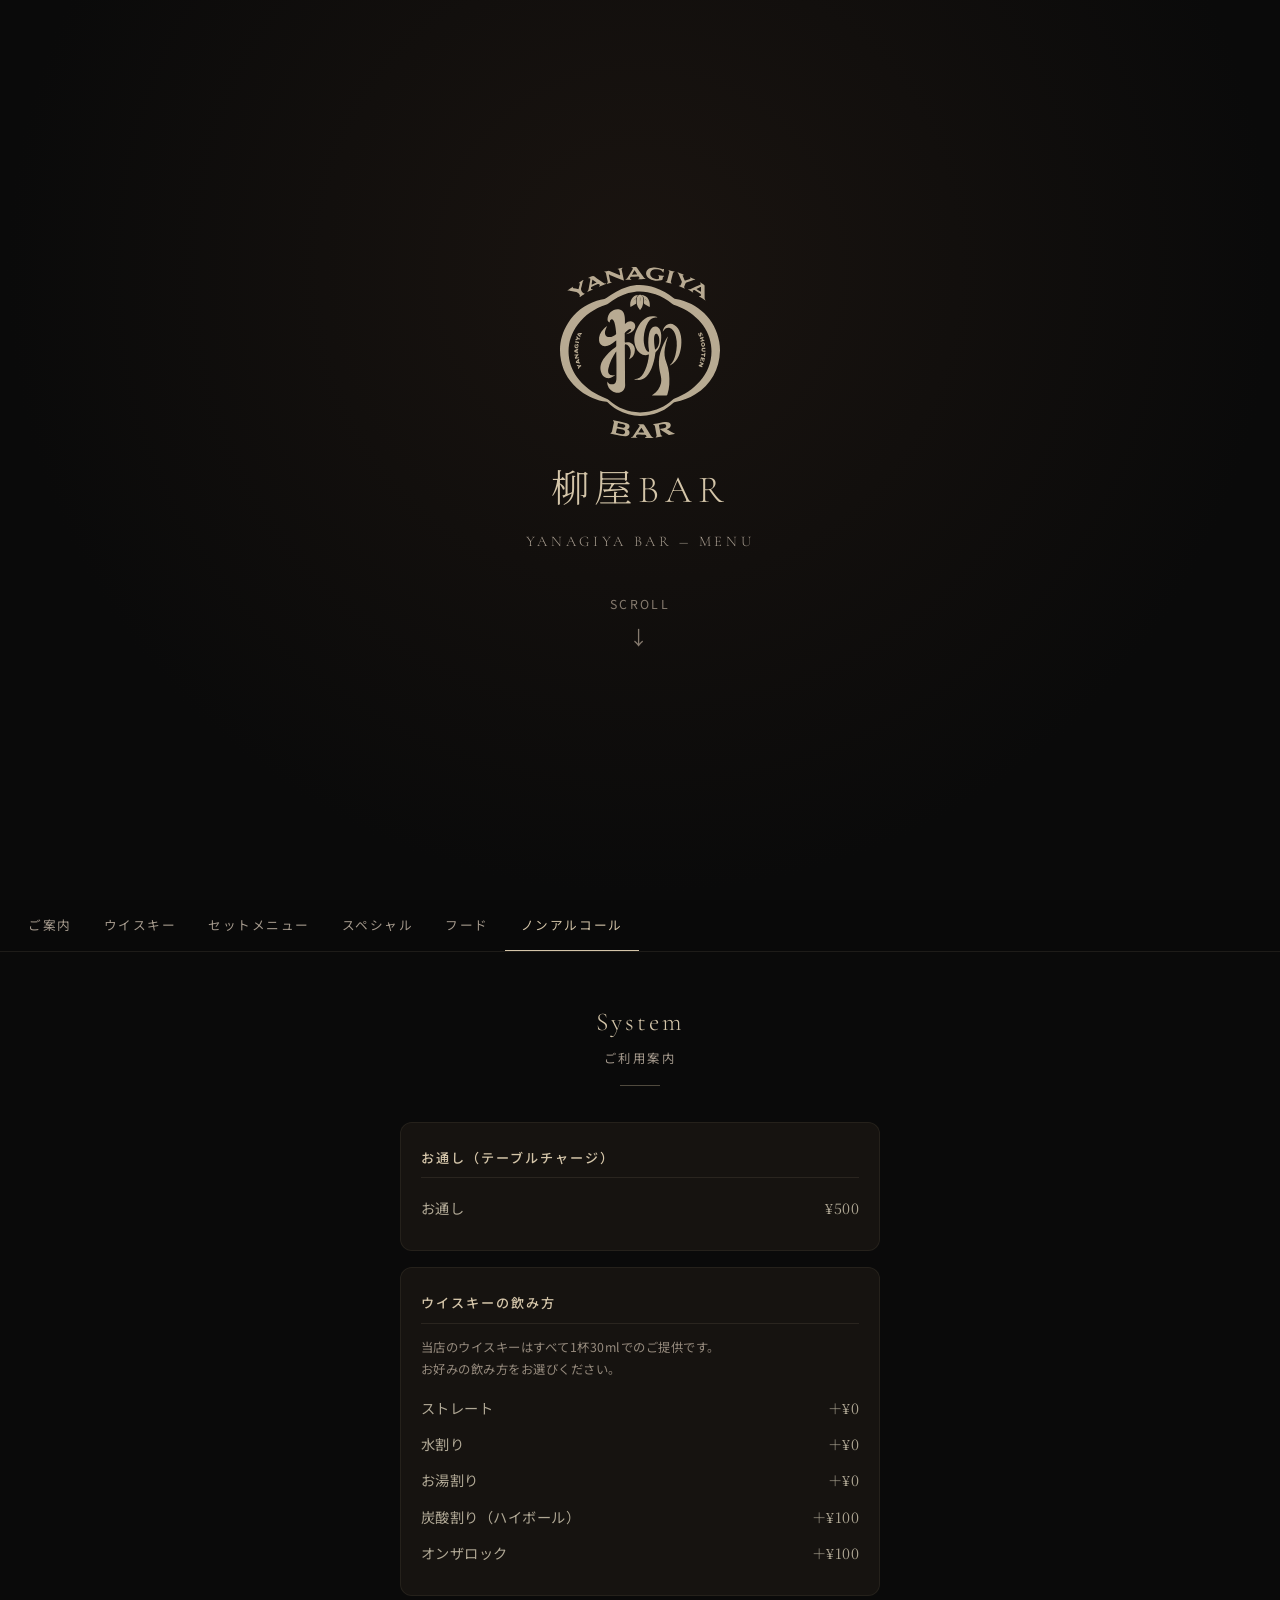
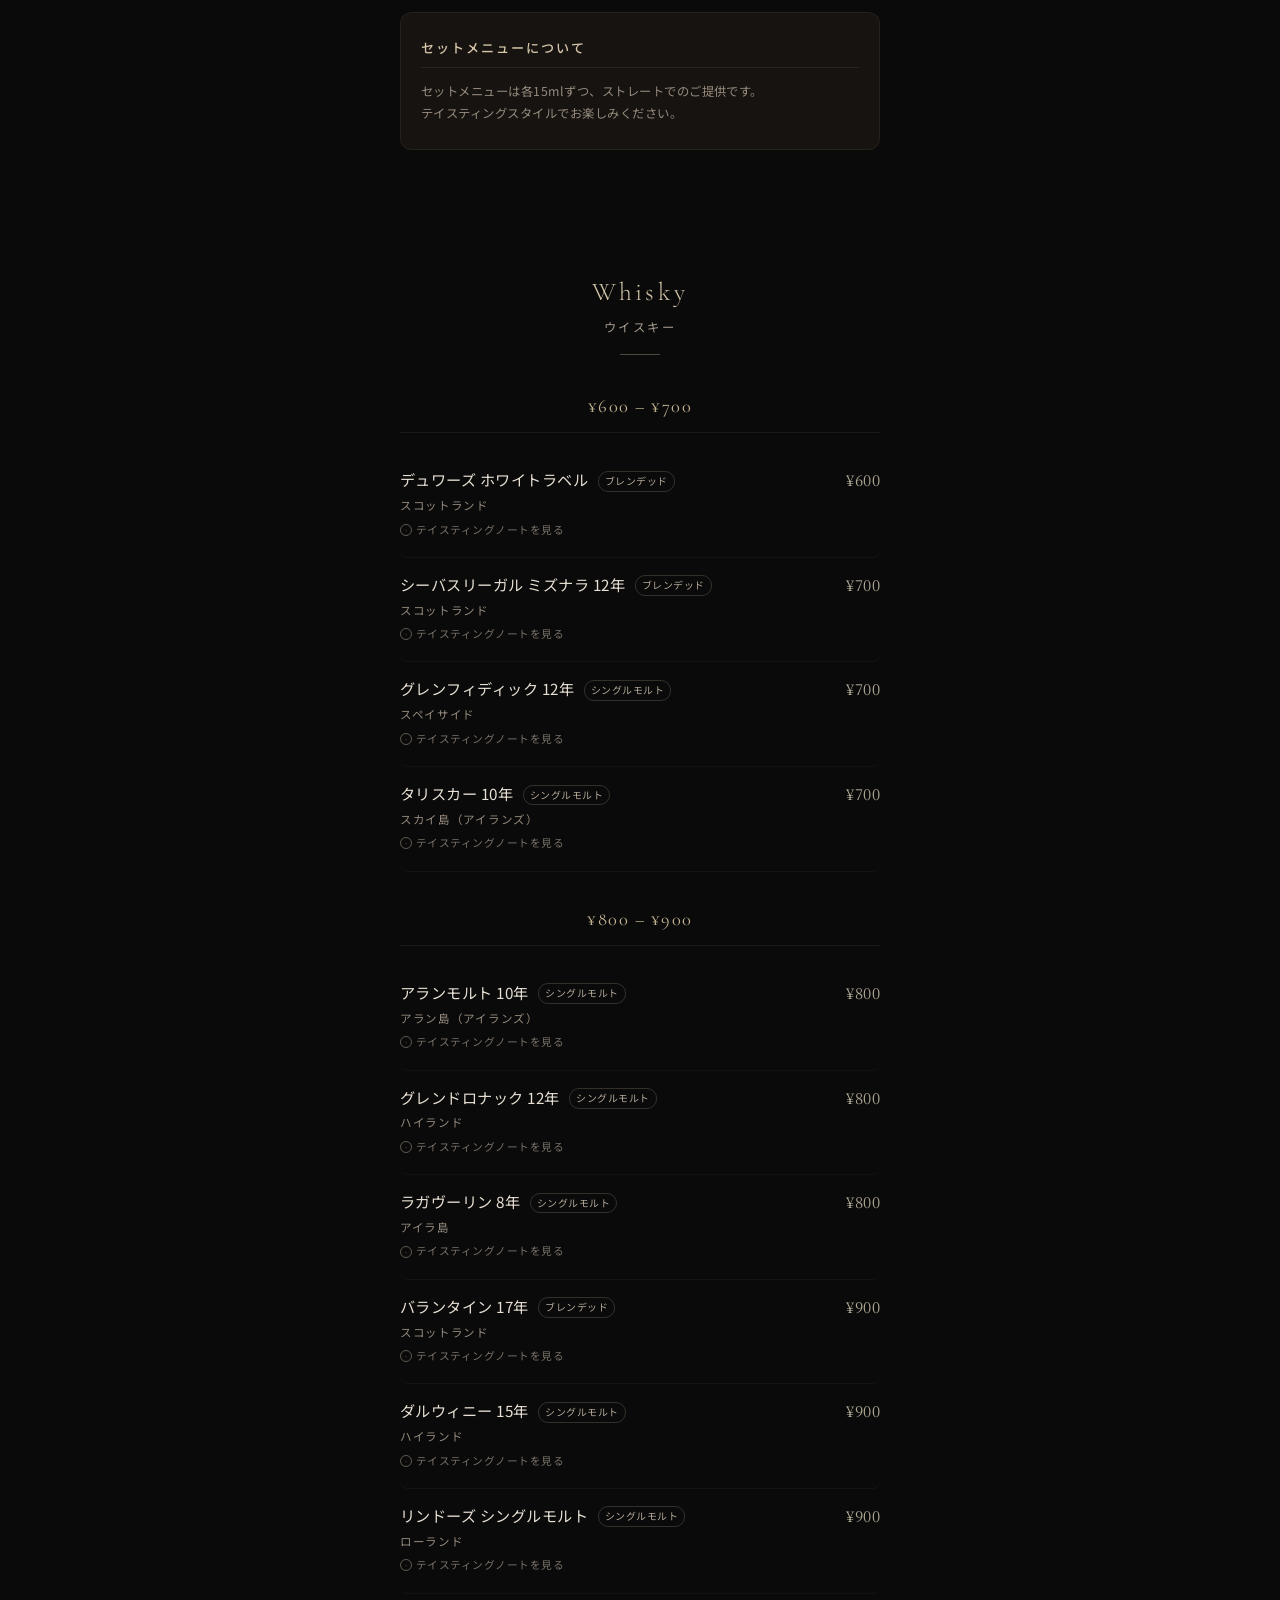
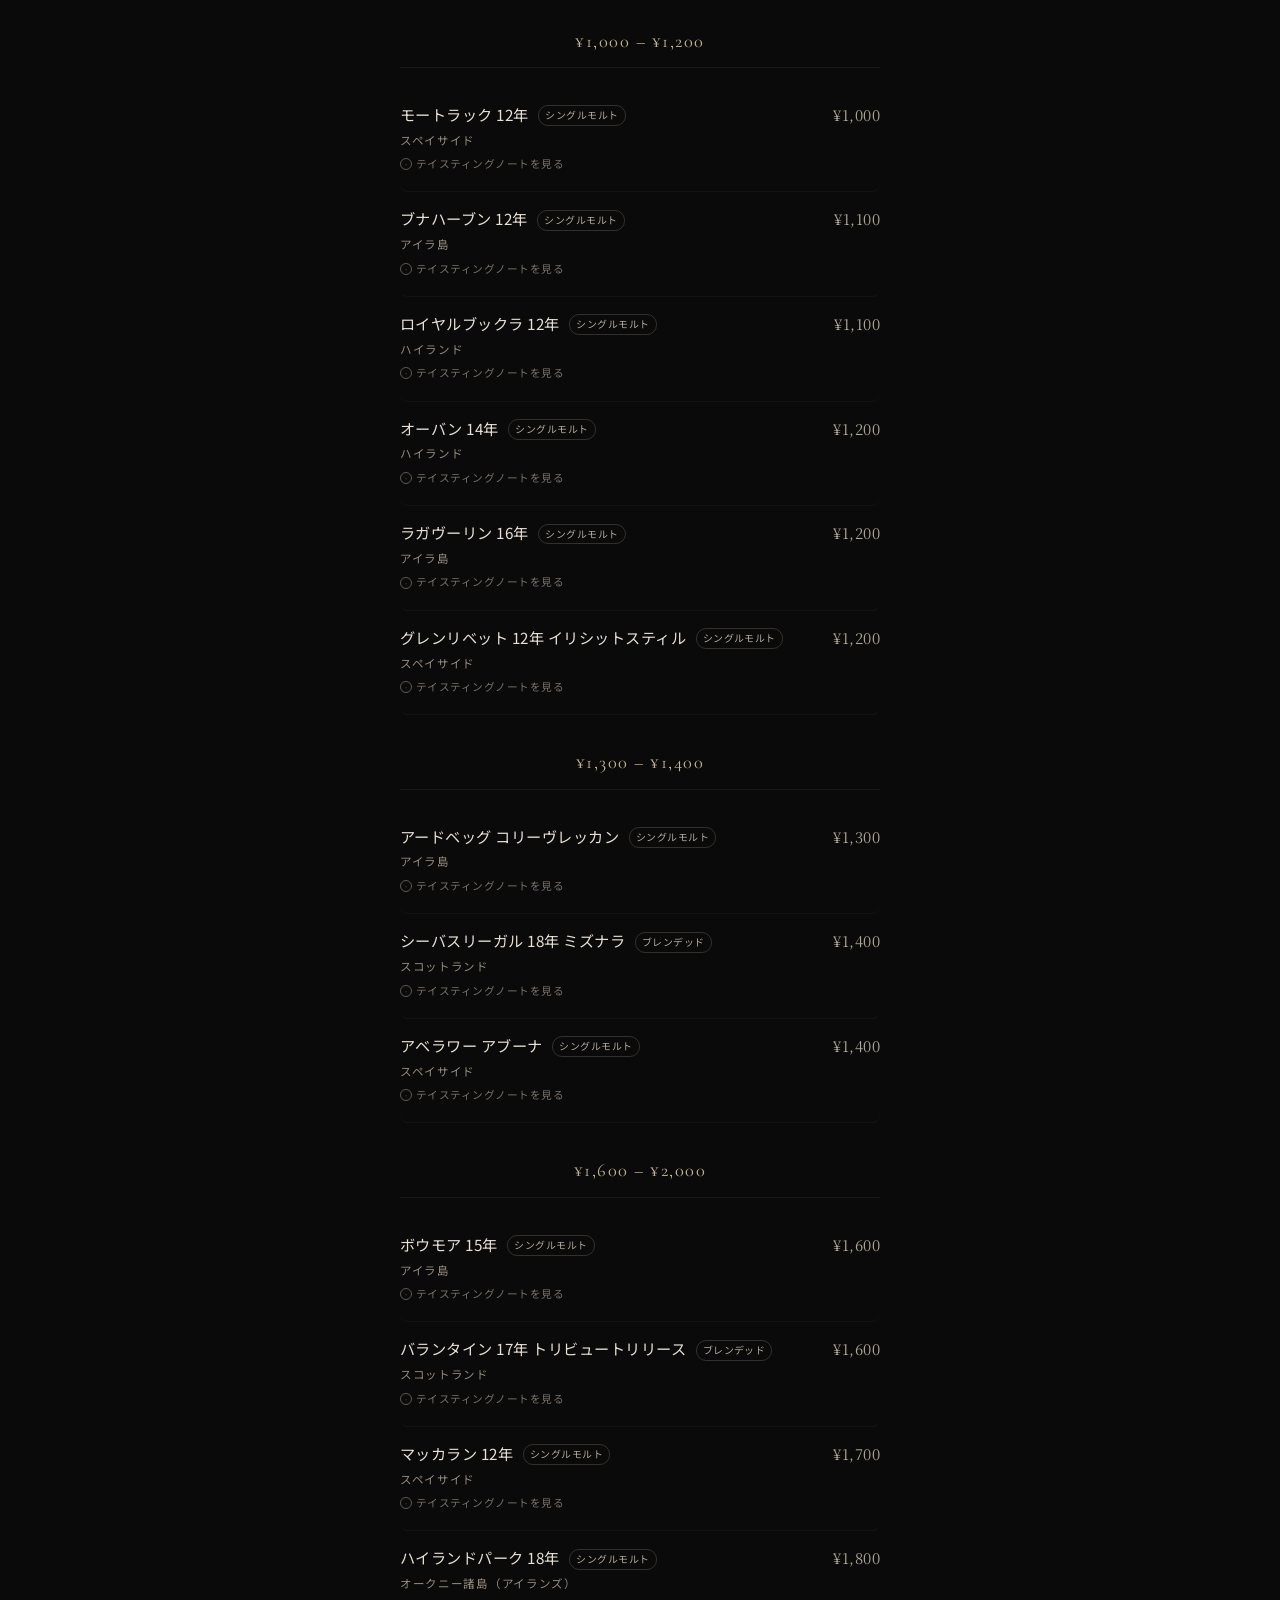
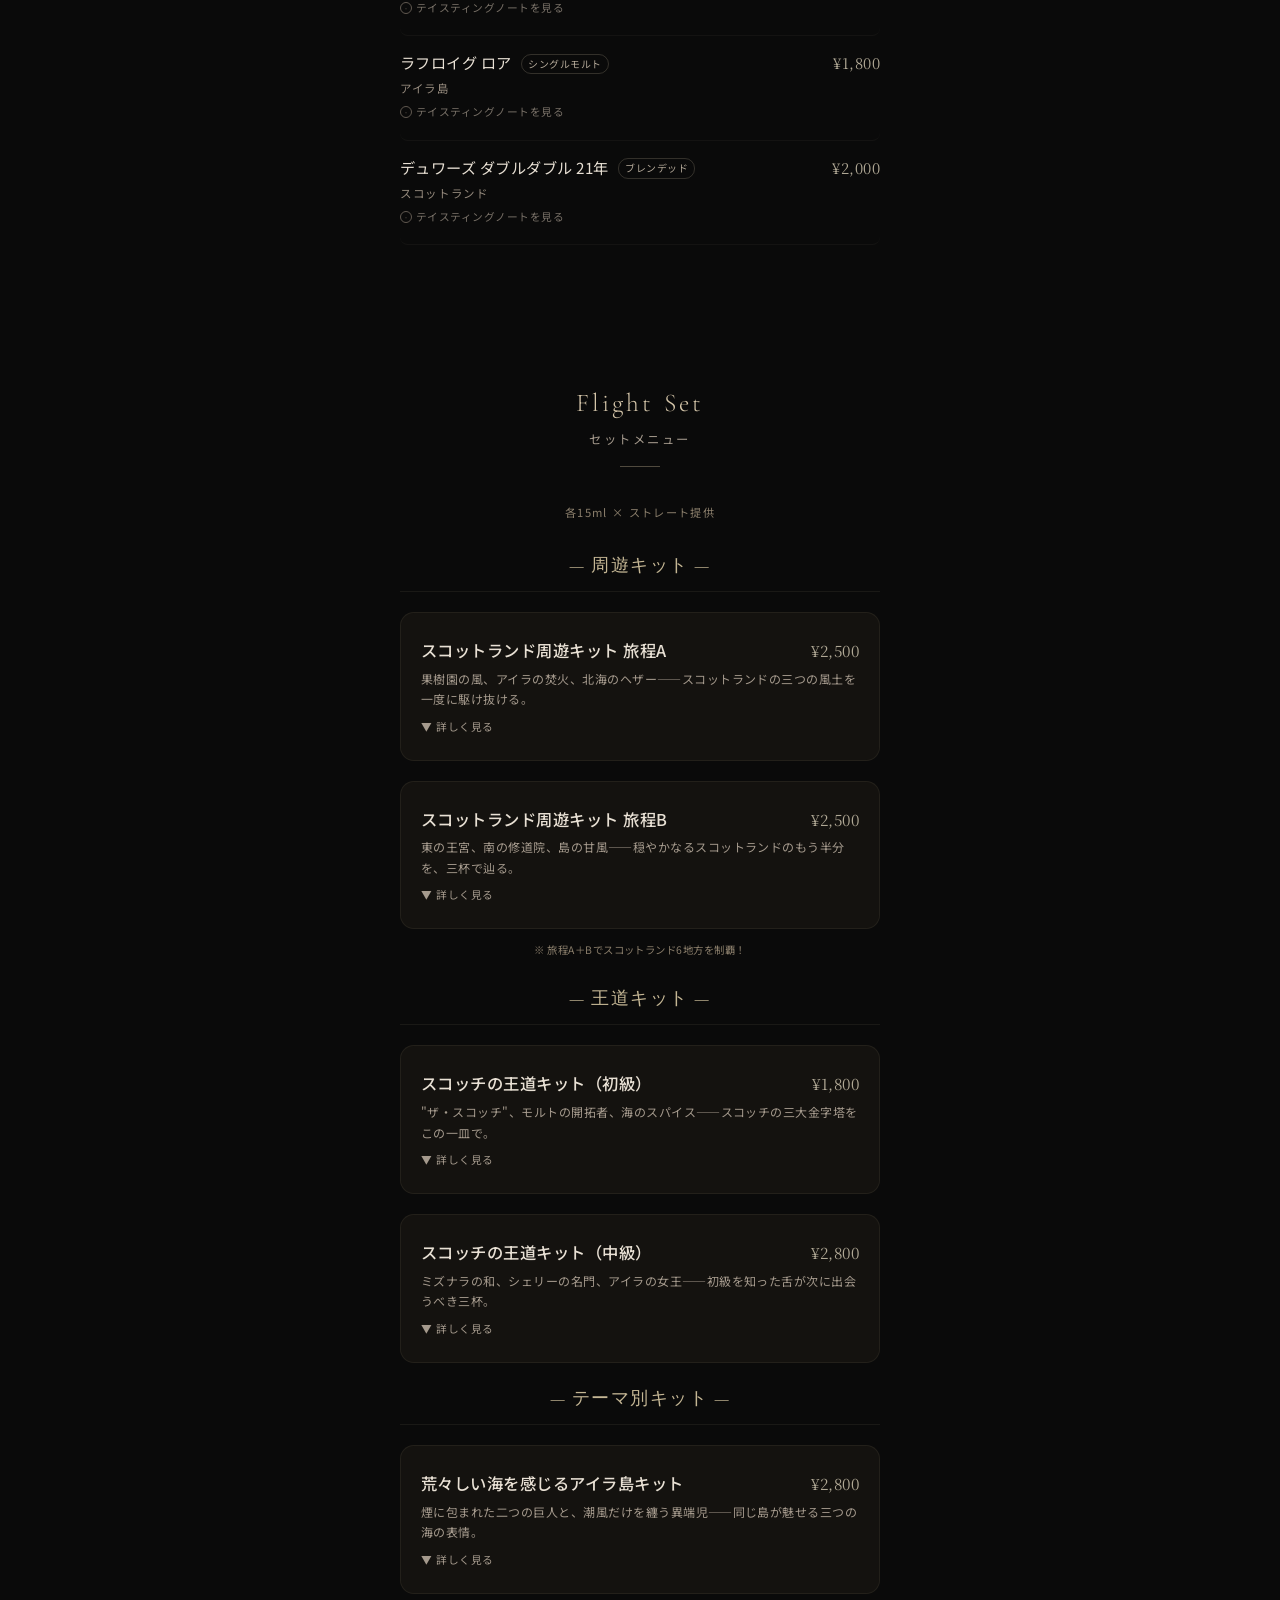
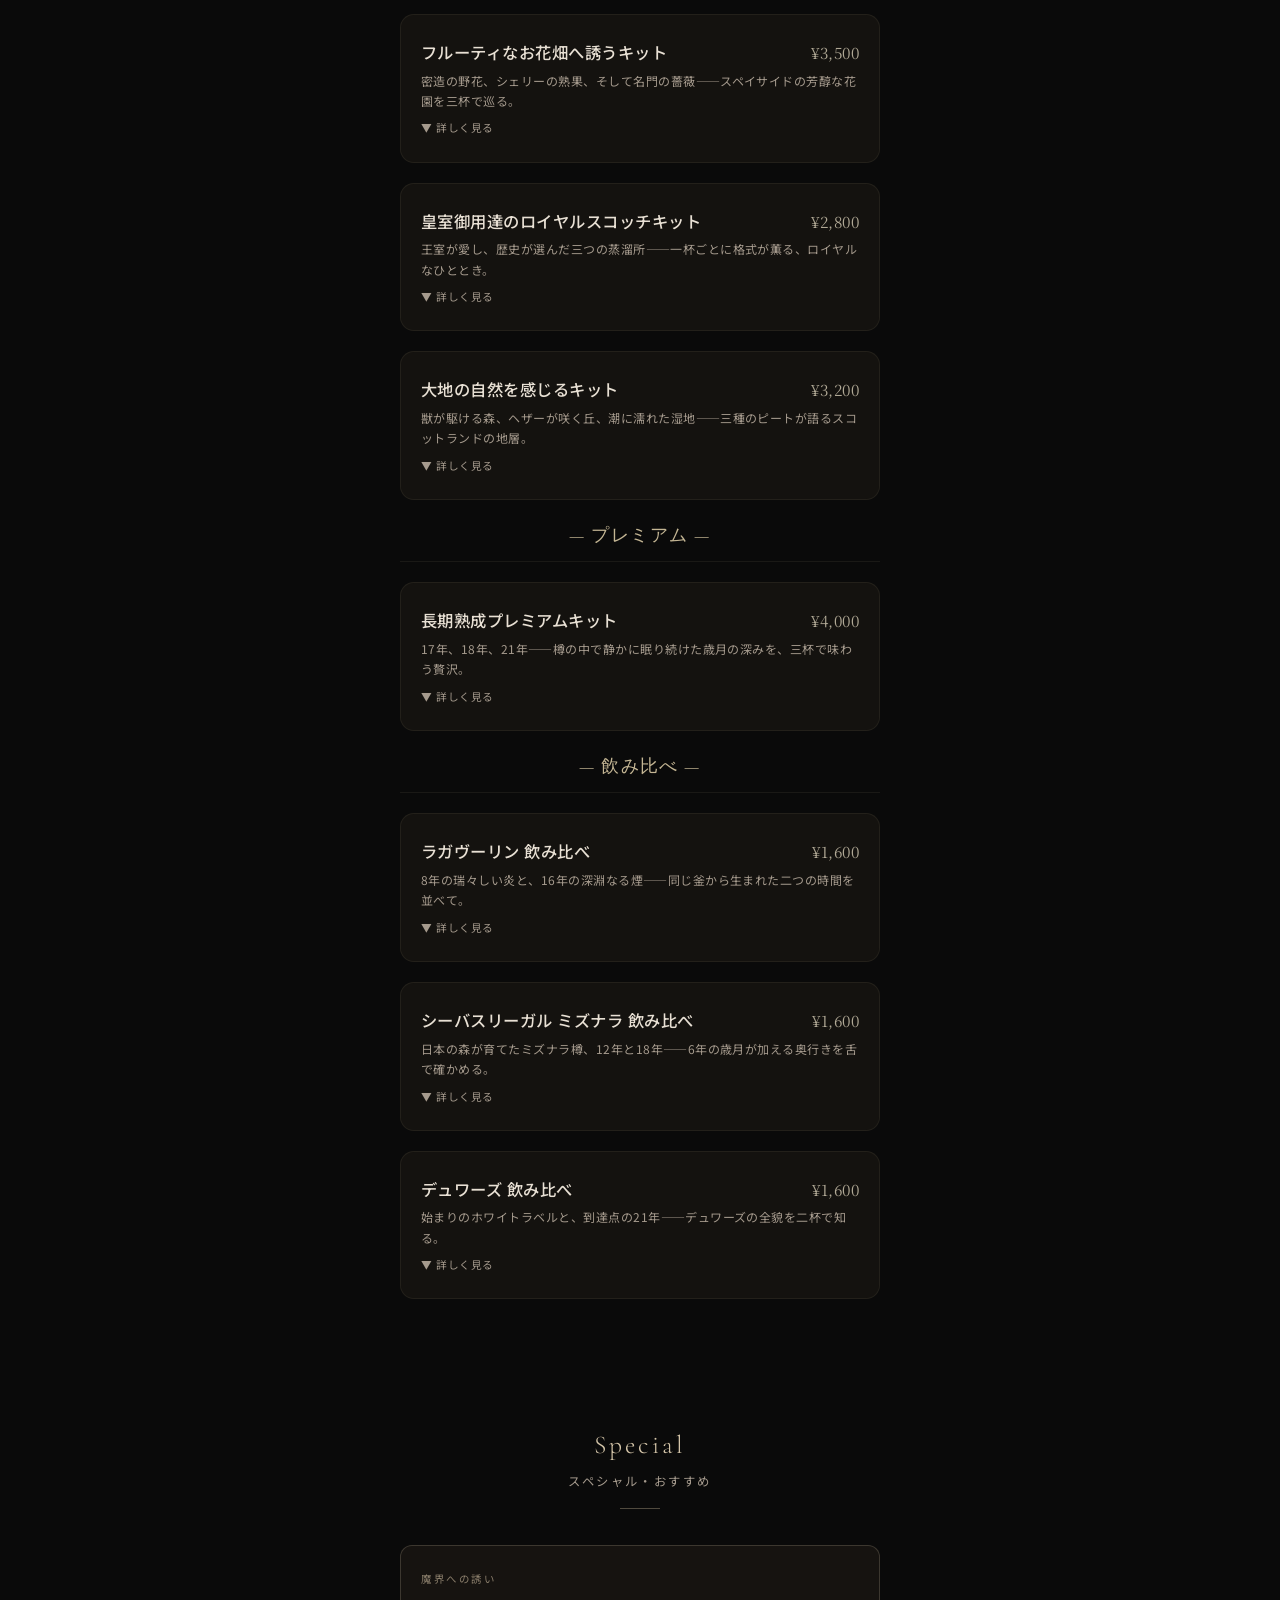
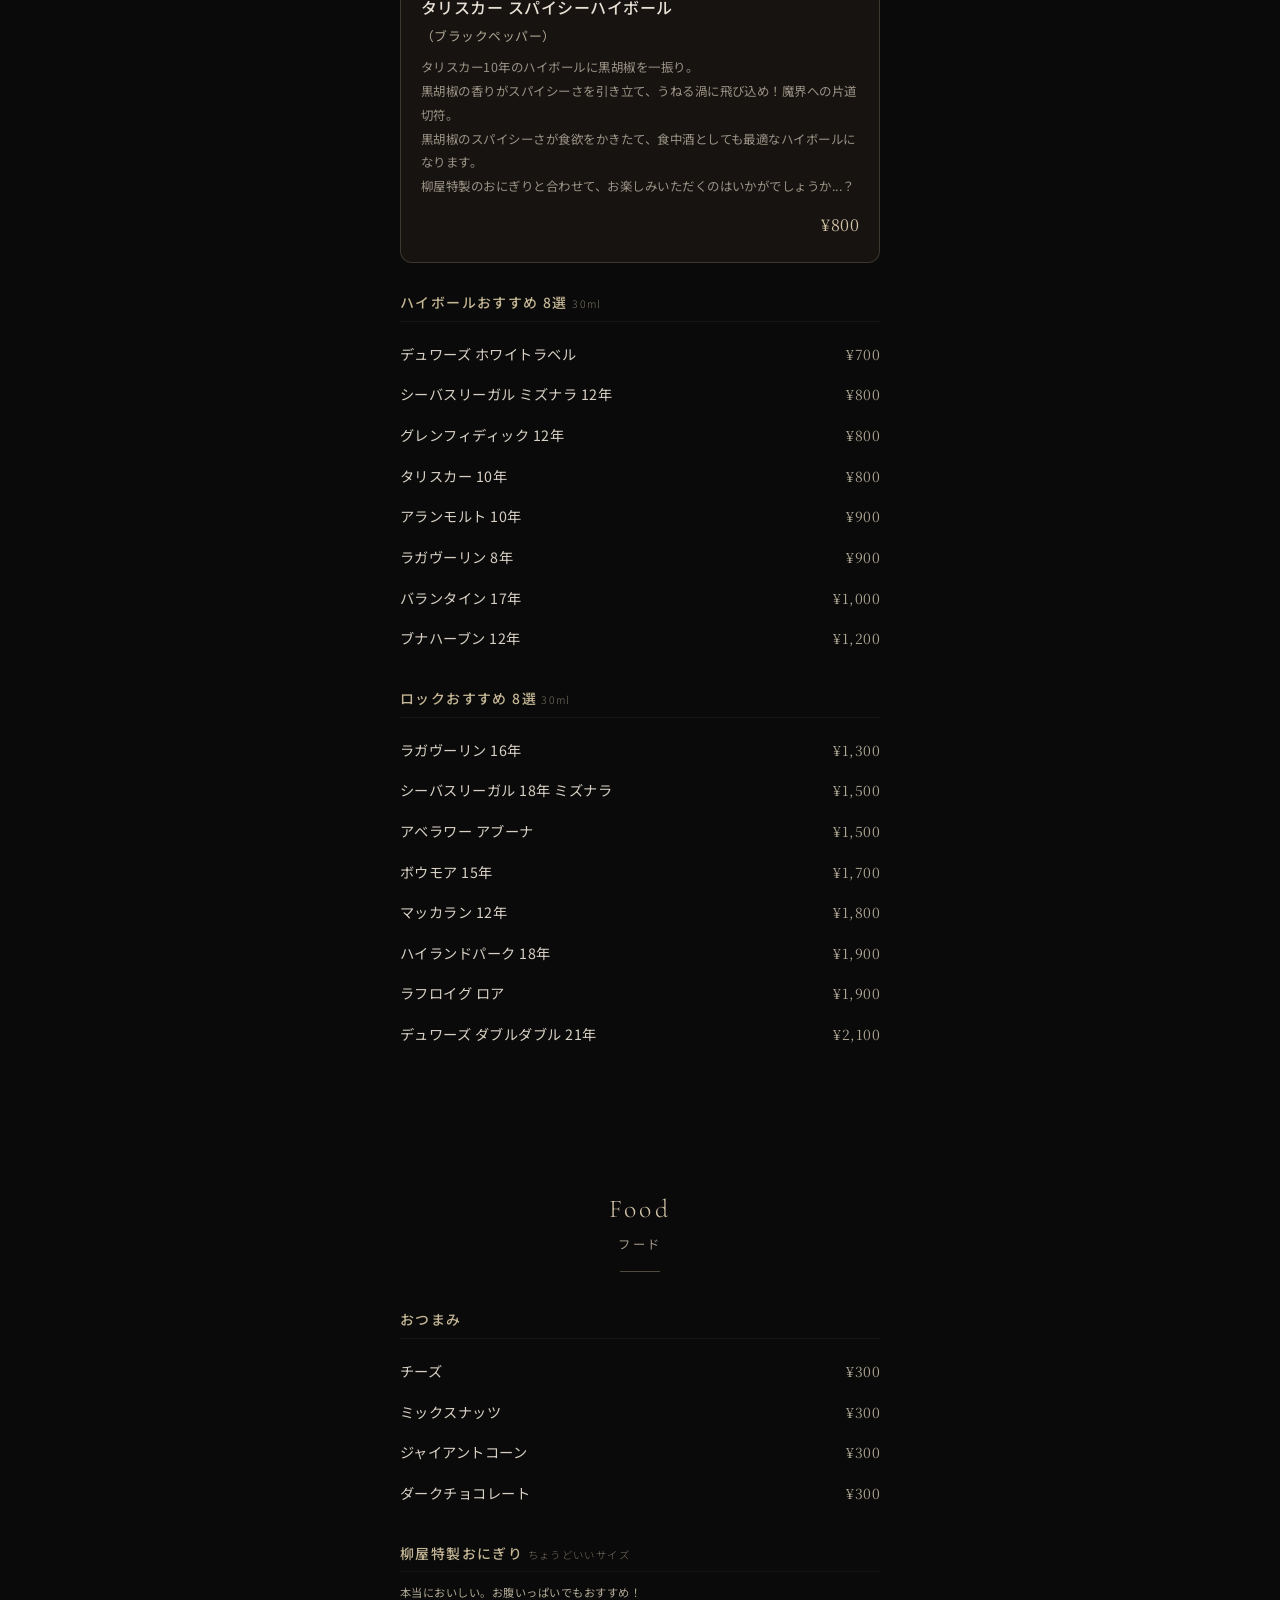
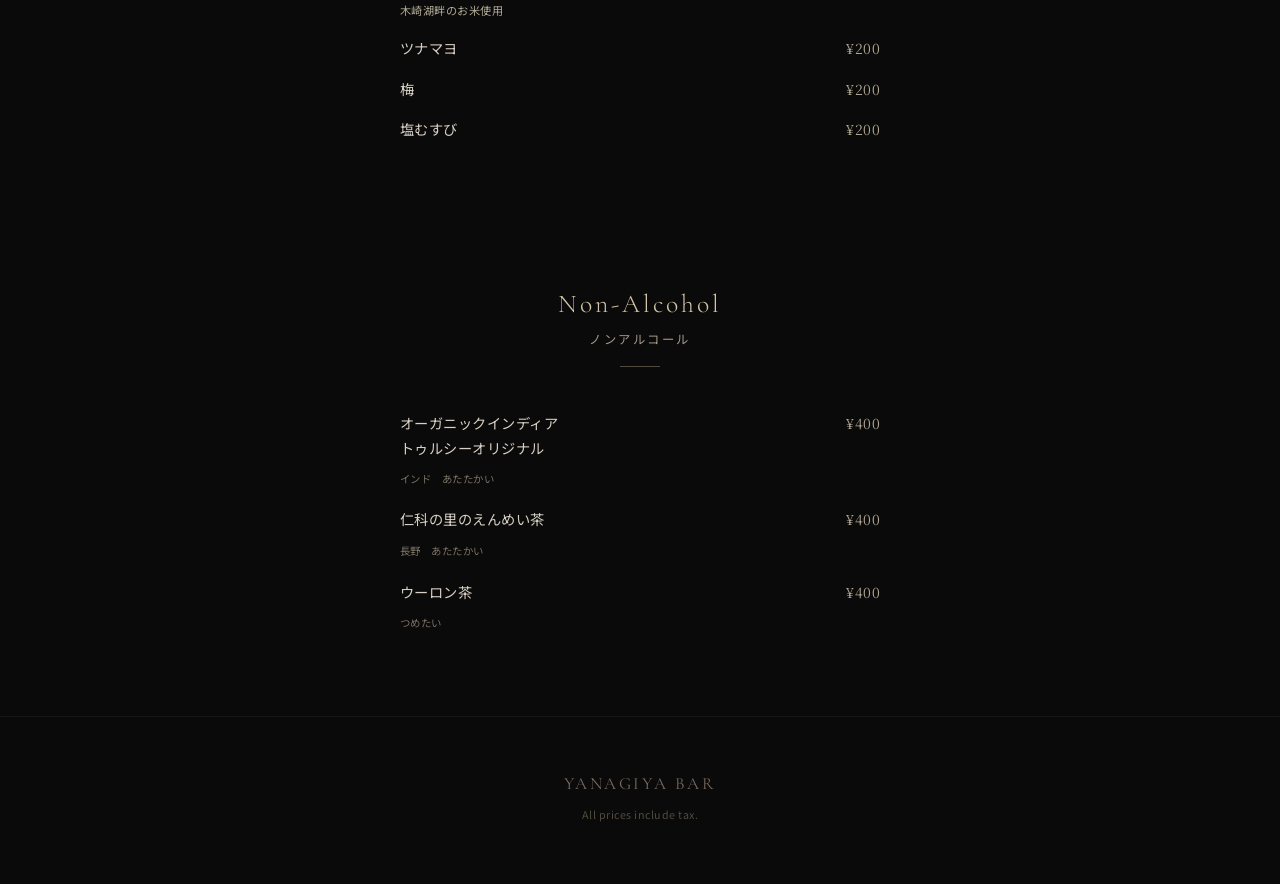
==== commit bfdc1b27: "UI改善: ロゴ修正・テキストコントラスト向上・フォントサイズ拡大 - hero-logo: border-radius:50%削除(円形クリッピング修正)、90px→160pxに拡大 - foote" ====
--- a/index.html
+++ b/index.html
@@ -32,7 +32,7 @@
   padding:60px 24px 40px;position:relative;
   background:radial-gradient(ellipse at 50% 30%,#1a1410 0%,#0a0a0a 70%);
 }
-.hero-logo{width:90px;height:90px;margin-bottom:20px;opacity:.85;border-radius:50%}
+.hero-logo{width:160px;height:auto;margin-bottom:20px;opacity:.85}
 .hero-title{
   font-family:'Cormorant Garamond','Noto Serif JP',serif;
   font-size:2.4rem;font-weight:300;letter-spacing:.15em;
@@ -40,11 +40,11 @@
 }
 .hero-sub{
   font-family:'Cormorant Garamond',serif;
-  font-size:.85rem;font-weight:300;letter-spacing:.25em;
-  color:#8a7e6b;margin-bottom:40px;
+  font-size:.92rem;font-weight:300;letter-spacing:.25em;
+  color:#a59a8d;margin-bottom:40px;
 }
 .hero-scroll{
-  font-size:.7rem;letter-spacing:.2em;color:#6b6155;
+  font-size:.77rem;letter-spacing:.2em;color:#857a6e;
   animation:pulse 2s ease-in-out infinite;
 }
 .hero-scroll span{display:block;margin-top:6px;font-size:1.2rem}
@@ -65,8 +65,8 @@
 .nav-bar::-webkit-scrollbar{display:none}
 .nav-bar-inner{display:inline-flex;padding:0 12px;min-width:100%}
 .nav-tab{
-  padding:14px 16px;font-size:.72rem;letter-spacing:.12em;
-  color:#8a7e6b;transition:color .3s,border-color .3s;
+  padding:14px 16px;font-size:.79rem;letter-spacing:.12em;
+  color:#a59a8d;transition:color .3s,border-color .3s;
   border-bottom:2px solid transparent;flex-shrink:0;
 }
 .nav-tab.active{color:#d4c5a9;border-bottom-color:#d4c5a9}
@@ -88,10 +88,10 @@
   color:#d4c5a9;
 }
 .section-jp{
-  font-size:.7rem;letter-spacing:.2em;color:#8a7e6b;margin-top:4px;
+  font-size:.77rem;letter-spacing:.2em;color:#a59a8d;margin-top:4px;
 }
 .section-line{
-  width:40px;height:1px;background:#3a342a;margin:16px auto 0;
+  width:40px;height:1px;background:#504a3e;margin:16px auto 0;
 }
 
 /* ======================================
@@ -102,20 +102,20 @@
   border-radius:12px;padding:24px 20px;margin-bottom:16px;
 }
 .system-title{
-  font-size:.75rem;font-weight:500;letter-spacing:.15em;
+  font-size:.82rem;font-weight:500;letter-spacing:.15em;
   color:#d4c5a9;margin-bottom:12px;
   padding-bottom:8px;border-bottom:1px solid rgba(212,197,169,.1);
 }
 .system-row{
   display:flex;justify-content:space-between;align-items:baseline;
-  padding:6px 0;font-size:.82rem;
+  padding:6px 0;font-size:.89rem;
 }
 .system-row .label{color:#b0a895}
 .system-row .price{
-  font-family:'Noto Serif JP',serif;color:#999;
+  font-family:'Noto Serif JP',serif;color:#b0a895;
   white-space:nowrap;margin-left:auto;
 }
-.system-note{font-size:.7rem;color:#7a7164;margin-top:10px;line-height:1.8}
+.system-note{font-size:.77rem;color:#958a7d;margin-top:10px;line-height:1.8}
 
 /* ======================================
    5. WHISKY MENU LIST
@@ -125,7 +125,7 @@
 }
 .price-band-title{
   font-family:'Cormorant Garamond',serif;
-  font-size:1.1rem;font-weight:400;letter-spacing:.08em;
+  font-size:1.15rem;font-weight:400;letter-spacing:.08em;
   color:#c4b694;text-align:center;margin-bottom:20px;
   padding-bottom:10px;border-bottom:1px solid rgba(212,197,169,.08);
 }
@@ -136,24 +136,24 @@
 .whisky-item:active{background:rgba(212,197,169,.05)}
 .whisky-top{display:flex;justify-content:space-between;align-items:baseline}
 .whisky-name{
-  font-size:.88rem;font-weight:400;color:#e8e0d4;
+  font-size:.95rem;font-weight:400;color:#e8e0d4;
   flex:1;padding-right:12px;
 }
 .whisky-name .tag{
-  display:inline-block;font-size:.55rem;padding:1px 6px;
+  display:inline-block;font-size:.62rem;padding:1px 6px;
   border:1px solid rgba(212,197,169,.2);border-radius:10px;
-  color:#a09480;margin-left:6px;vertical-align:middle;
+  color:#b5aa9a;margin-left:6px;vertical-align:middle;
   position:relative;top:-1px;
 }
 .whisky-price-inline{
-  font-family:'Noto Serif JP',serif;font-size:.85rem;
-  color:#999;white-space:nowrap;
+  font-family:'Noto Serif JP',serif;font-size:.92rem;
+  color:#b0a895;white-space:nowrap;
 }
 .whisky-origin{
-  font-size:.65rem;color:#7a7164;margin-top:3px;letter-spacing:.06em;
+  font-size:.72rem;color:#958a7d;margin-top:3px;letter-spacing:.06em;
 }
 .whisky-item .arrow{
-  font-size:.7rem;color:#5a5347;margin-left:8px;
+  font-size:.77rem;color:#756a5e;margin-left:8px;
   transition:transform .3s;
 }
 .whisky-item:hover .arrow{transform:translateX(3px)}
@@ -161,13 +161,13 @@
 /* Detail badge */
 .detail-badge{
   display:inline-flex;align-items:center;gap:4px;
-  font-size:.6rem;color:#8a7e6b;margin-top:4px;
+  font-size:.67rem;color:#a59a8d;margin-top:4px;
   opacity:.7;
 }
 .detail-badge::before{
   content:'';display:inline-block;width:12px;height:12px;
-  border:1px solid #6b6155;border-radius:50%;
-  background:url("data:image/svg+xml,%3Csvg xmlns='http://www.w3.org/2000/svg' viewBox='0 0 24 24' fill='none' stroke='%236b6155' stroke-width='2'%3E%3Cpath d='M12 16v-4M12 8h.01'/%3E%3C/svg%3E") center/8px no-repeat;
+  border:1px solid #857a6e;border-radius:50%;
+  background:url("data:image/svg+xml,%3Csvg xmlns='http://www.w3.org/2000/svg' viewBox='0 0 24 24' fill='none' stroke='%23857a6e' stroke-width='2'%3E%3Cpath d='M12 16v-4M12 8h.01'/%3E%3C/svg%3E") center/8px no-repeat;
 }
 
 /* ======================================
@@ -190,23 +190,23 @@
 }
 @keyframes slideUp{from{transform:translateY(100%)}to{transform:translateY(0)}}
 .modal-handle{
-  width:36px;height:4px;background:#3a342a;border-radius:2px;
+  width:36px;height:4px;background:#504a3e;border-radius:2px;
   margin:0 auto 20px;
 }
 .modal-name{
   font-family:'Noto Serif JP',serif;
-  font-size:1.2rem;font-weight:500;color:#e8e0d4;
+  font-size:1.25rem;font-weight:500;color:#e8e0d4;
   letter-spacing:.05em;margin-bottom:4px;
 }
 .modal-price{
   font-family:'Noto Serif JP',serif;
-  font-size:1rem;color:#999;margin-bottom:16px;
+  font-size:1.07rem;color:#b0a895;margin-bottom:16px;
 }
 .modal-meta{
   display:flex;gap:8px;margin-bottom:20px;flex-wrap:wrap;
 }
 .modal-meta-chip{
-  font-size:.68rem;padding:4px 12px;
+  font-size:.75rem;padding:4px 12px;
   background:rgba(212,197,169,.06);border:1px solid rgba(212,197,169,.12);
   border-radius:20px;color:#b0a895;
 }
@@ -215,7 +215,7 @@
 }
 .tasting-title{
   font-family:'Cormorant Garamond',serif;
-  font-size:.9rem;font-weight:400;letter-spacing:.1em;
+  font-size:.97rem;font-weight:400;letter-spacing:.1em;
   color:#c4b694;margin-bottom:14px;
 }
 .tasting-row{
@@ -223,14 +223,14 @@
   margin-bottom:10px;
 }
 .tasting-key{
-  font-size:.7rem;font-weight:500;color:#a09480;
+  font-size:.77rem;font-weight:500;color:#b5aa9a;
   padding-top:2px;
 }
 .tasting-val{
-  font-size:.78rem;color:#c8c0b4;line-height:1.7;
+  font-size:.85rem;color:#c8c0b4;line-height:1.7;
 }
 .modal-desc{
-  font-size:.78rem;color:#9a9285;line-height:1.9;margin-top:4px;
+  font-size:.85rem;color:#aea69a;line-height:1.9;margin-top:4px;
 }
 .modal-color-row{
   display:flex;align-items:center;gap:10px;margin-bottom:12px;
@@ -239,12 +239,12 @@
   width:18px;height:18px;border-radius:50%;border:1px solid rgba(212,197,169,.15);
   flex-shrink:0;
 }
-.modal-color-label{font-size:.75rem;color:#a09480}
+.modal-color-label{font-size:.82rem;color:#b5aa9a}
 .modal-close{
   display:block;margin:28px auto 0;
   padding:12px 48px;border-radius:24px;
-  font-size:.75rem;letter-spacing:.15em;
-  color:#8a7e6b;border:1px solid rgba(212,197,169,.15);
+  font-size:.82rem;letter-spacing:.15em;
+  color:#a59a8d;border:1px solid rgba(212,197,169,.15);
   transition:all .3s;
 }
 .modal-close:hover{color:#d4c5a9;border-color:#d4c5a9}
@@ -260,30 +260,30 @@
 .set-menu-card:hover{border-color:rgba(212,197,169,.2)}
 .set-menu-head{display:flex;justify-content:space-between;align-items:baseline}
 .set-menu-name{
-  font-size:.95rem;font-weight:500;color:#e8e0d4;
+  font-size:1.02rem;font-weight:500;color:#e8e0d4;
 }
 .set-menu-price{
-  font-family:'Noto Serif JP',serif;color:#999;font-size:.88rem;
-}
-.set-menu-sub{font-size:.68rem;color:#8a7e6b;margin-top:4px}
+  font-family:'Noto Serif JP',serif;color:#b0a895;font-size:.95rem;
+}
+.set-menu-sub{font-size:.75rem;color:#a59a8d;margin-top:4px}
 .set-menu-detail{
   display:none;margin-top:16px;padding-top:14px;
   border-top:1px solid rgba(212,197,169,.08);
 }
 .set-menu-detail.open{display:block}
-.set-menu-detail p{font-size:.78rem;color:#b0a895;line-height:1.8;margin-bottom:6px}
+.set-menu-detail p{font-size:.85rem;color:#b0a895;line-height:1.8;margin-bottom:6px}
 .set-menu-detail .included{
-  font-size:.72rem;color:#8a7e6b;line-height:1.8;
+  font-size:.79rem;color:#a59a8d;line-height:1.8;
 }
 .set-menu-detail .included li{
   list-style:none;padding:3px 0;
   padding-left:1em;text-indent:-1em;
 }
 .set-menu-detail .included li::before{
-  content:'・';color:#6b6155;
+  content:'・';color:#857a6e;
 }
 .set-toggle{
-  font-size:.6rem;color:#8a7e6b;display:flex;align-items:center;gap:4px;
+  font-size:.67rem;color:#a59a8d;display:flex;align-items:center;gap:4px;
   margin-top:8px;
 }
 .set-toggle .chevron{transition:transform .3s;display:inline-block}
@@ -294,7 +294,7 @@
    ====================================== */
 .food-group{margin-bottom:28px}
 .food-group-title{
-  font-size:.8rem;font-weight:500;color:#c4b694;
+  font-size:.87rem;font-weight:500;color:#c4b694;
   margin-bottom:12px;letter-spacing:.1em;
   padding-bottom:6px;border-bottom:1px solid rgba(212,197,169,.06);
 }
@@ -302,12 +302,12 @@
   display:flex;justify-content:space-between;align-items:baseline;
   padding:8px 0;
 }
-.food-name{font-size:.82rem;color:#d8d0c4;flex:1}
+.food-name{font-size:.89rem;color:#d8d0c4;flex:1}
 .food-price{
-  font-family:'Noto Serif JP',serif;font-size:.8rem;
-  color:#999;white-space:nowrap;margin-left:12px;
-}
-.food-note{font-size:.65rem;color:#7a7164;margin-top:2px}
+  font-family:'Noto Serif JP',serif;font-size:.87rem;
+  color:#b0a895;white-space:nowrap;margin-left:12px;
+}
+.food-note{font-size:.72rem;color:#958a7d;margin-top:2px}
 
 /* ======================================
    9. FOOTER
@@ -316,12 +316,12 @@
   text-align:center;padding:40px 20px 60px;
   border-top:1px solid rgba(212,197,169,.06);
 }
-.footer-logo{width:48px;margin:0 auto 12px;opacity:.5;border-radius:50%}
+.footer-logo{width:48px;margin:0 auto 12px;opacity:.5}
 .footer-name{
   font-family:'Cormorant Garamond',serif;
-  font-size:1rem;color:#5a5347;letter-spacing:.15em;
-}
-.footer-copy{font-size:.6rem;color:#3a342a;margin-top:8px}
+  font-size:1.07rem;color:#756a5e;letter-spacing:.15em;
+}
+.footer-copy{font-size:.67rem;color:#504a3e;margin-top:8px}
 
 /* ======================================
    10. UTILITIES & ANIMATION
@@ -346,7 +346,7 @@
      HERO
      ============================================================ -->
 <section class="hero" id="top">
-  <img class="hero-logo" src="https://www.genspark.ai/api/files/s/LUzzkb6N" alt="柳屋BAR">
+  <img class="hero-logo" src="yanagiya-symbol.svg" alt="柳屋BAR">
   <h1 class="hero-title">柳屋BAR</h1>
   <p class="hero-sub">YANAGIYA BAR ― MENU</p>
   <div class="hero-scroll">SCROLL<span>↓</span></div>
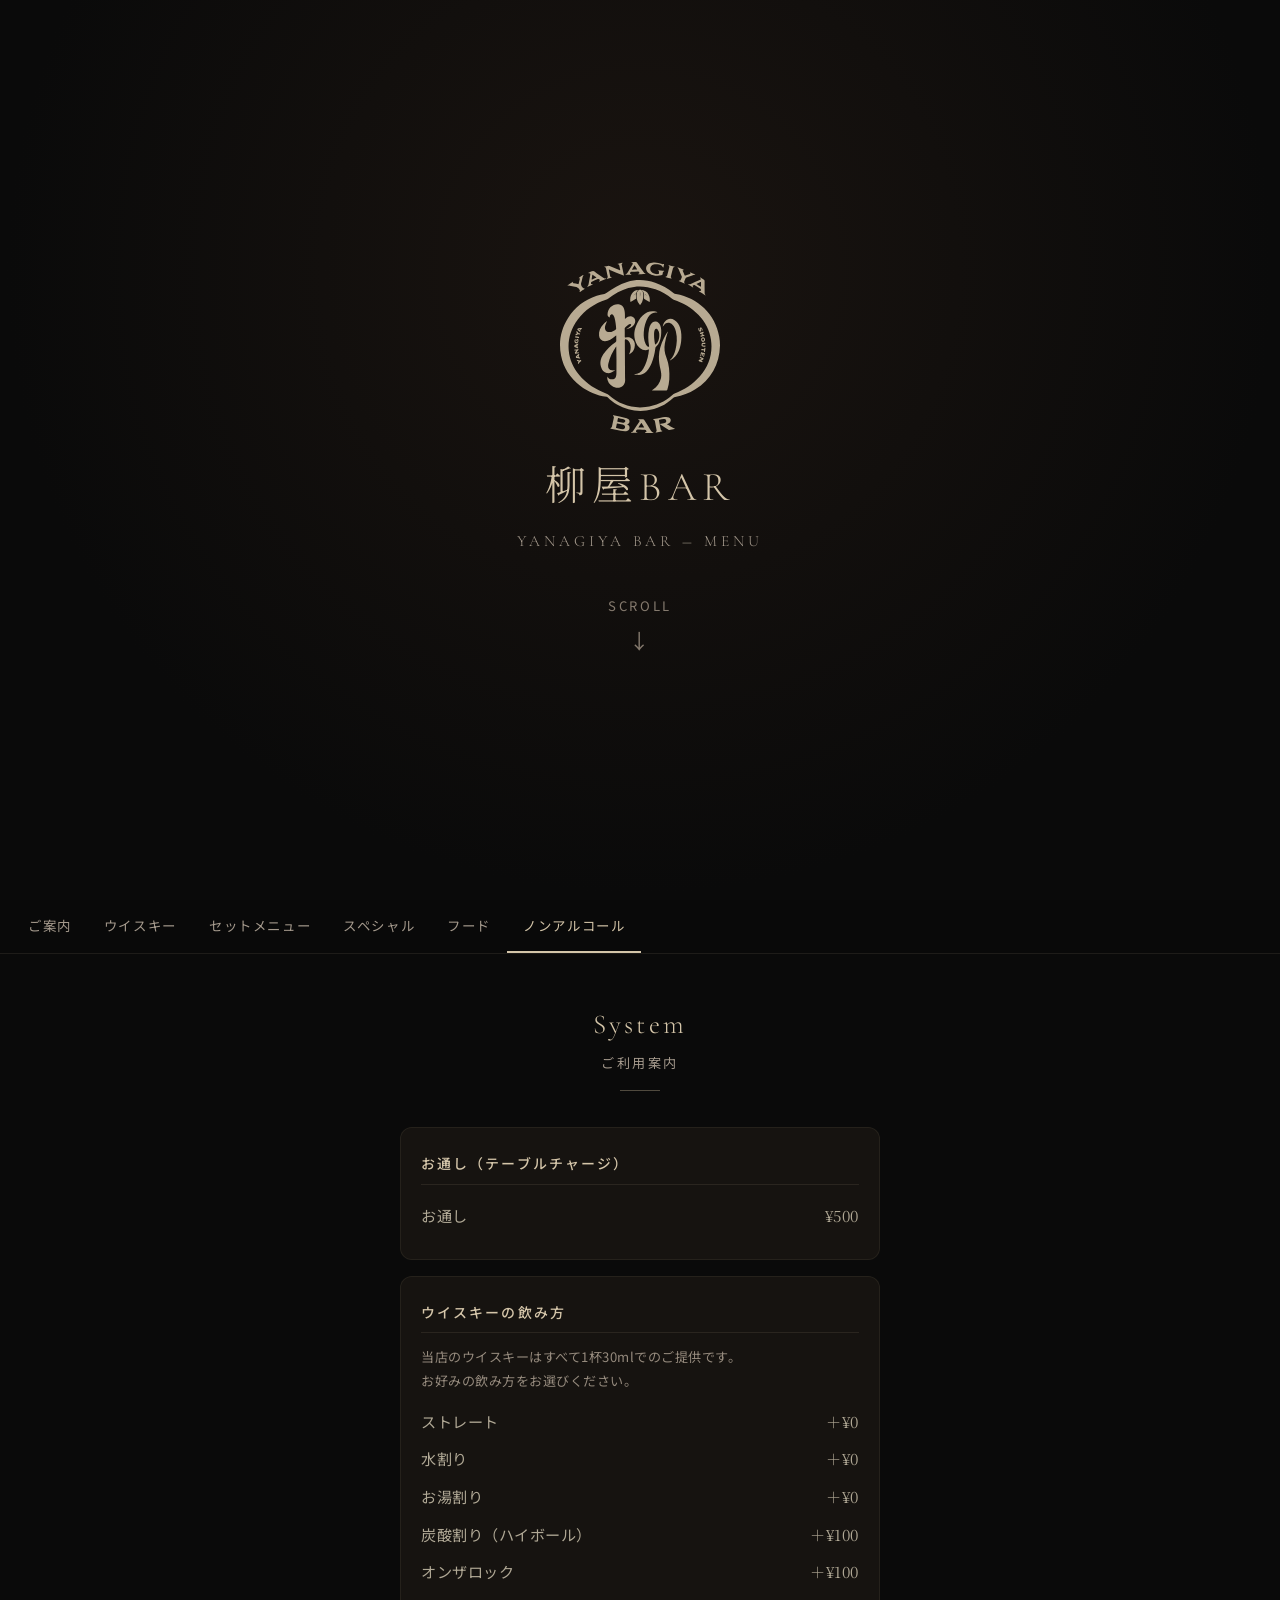
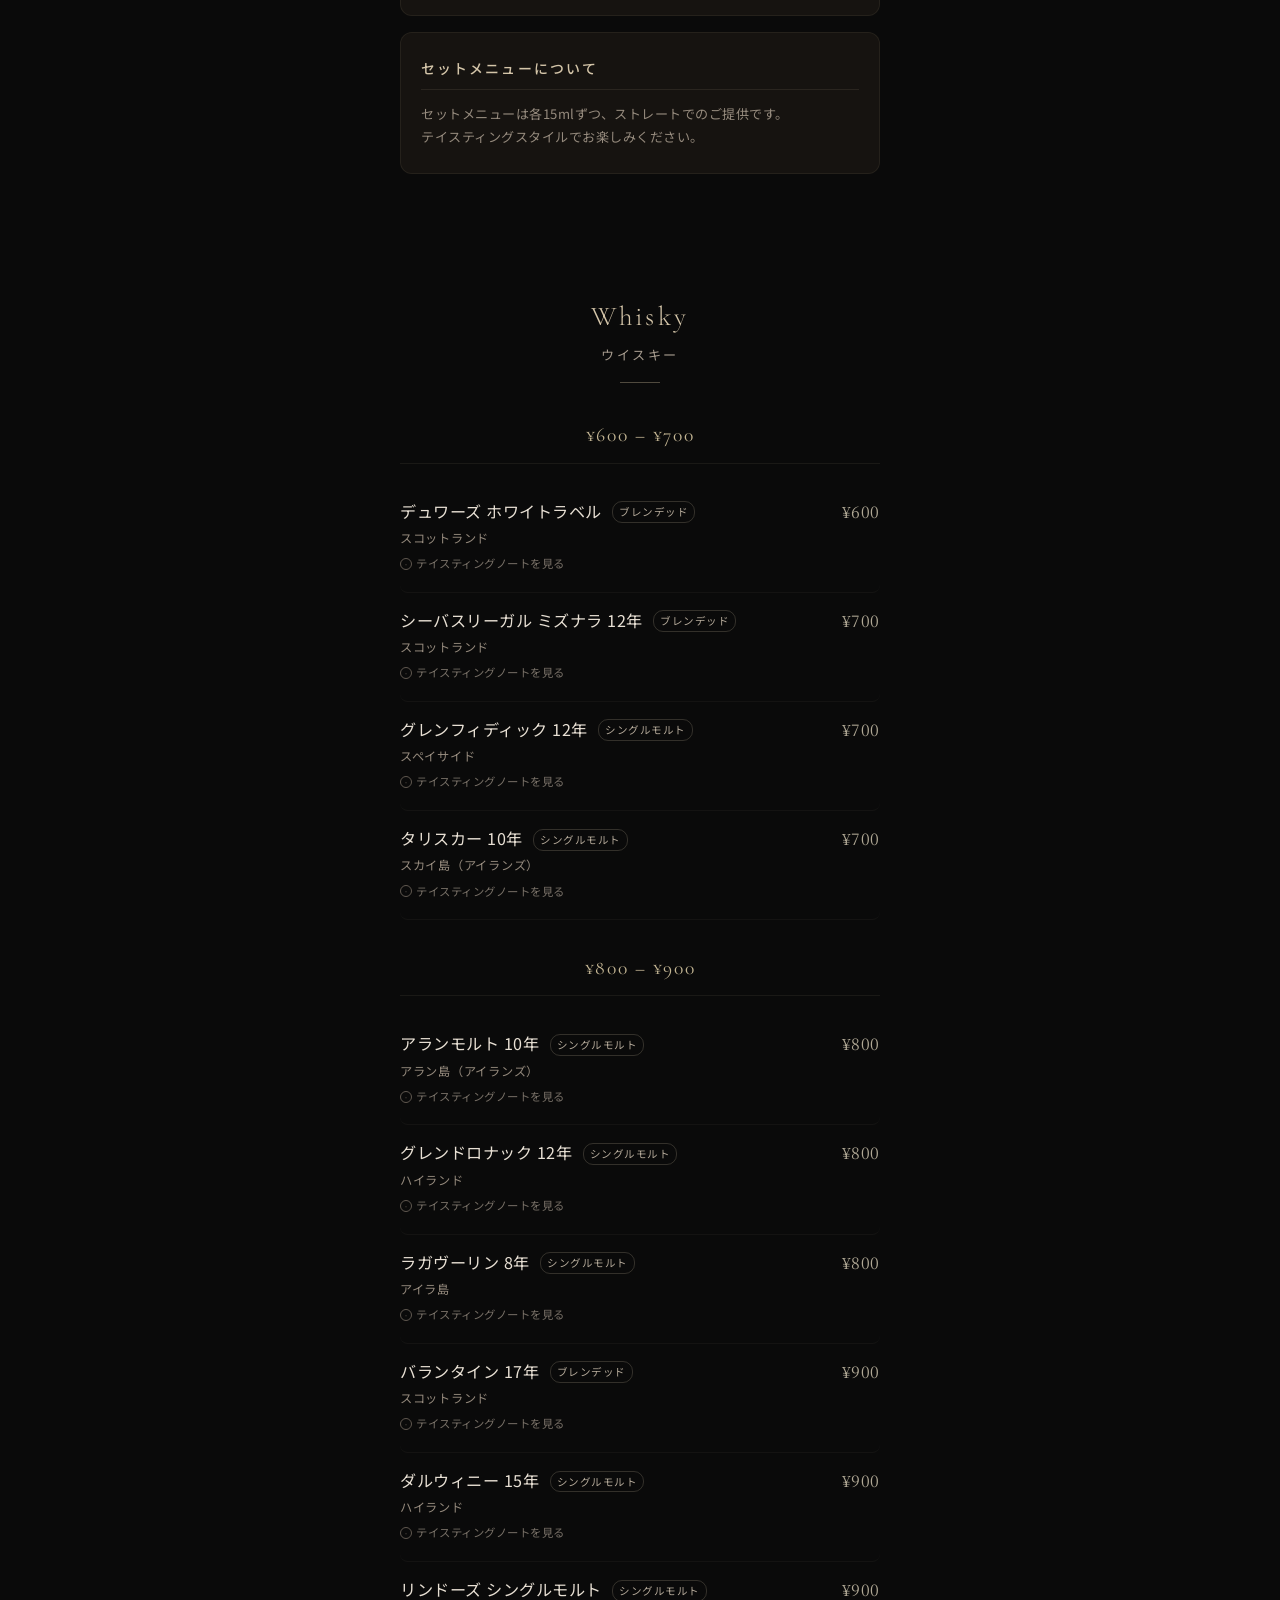
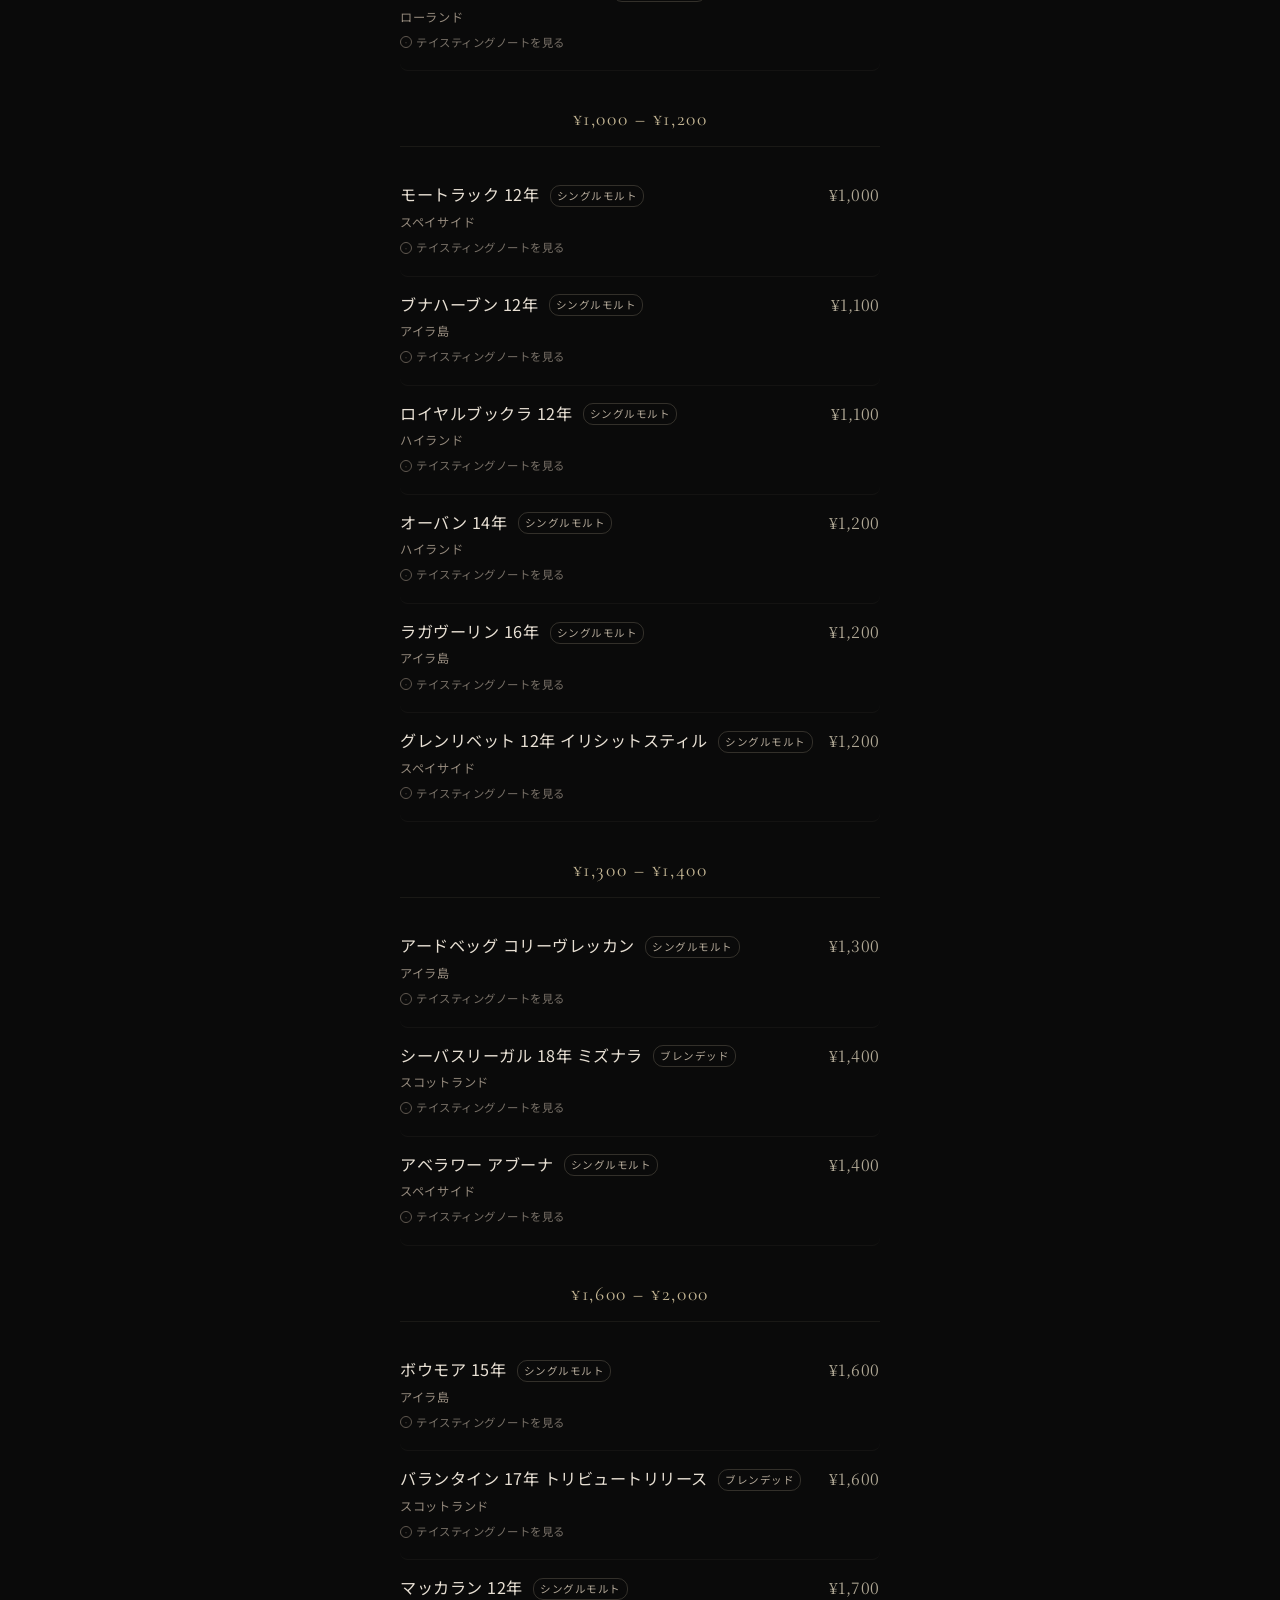
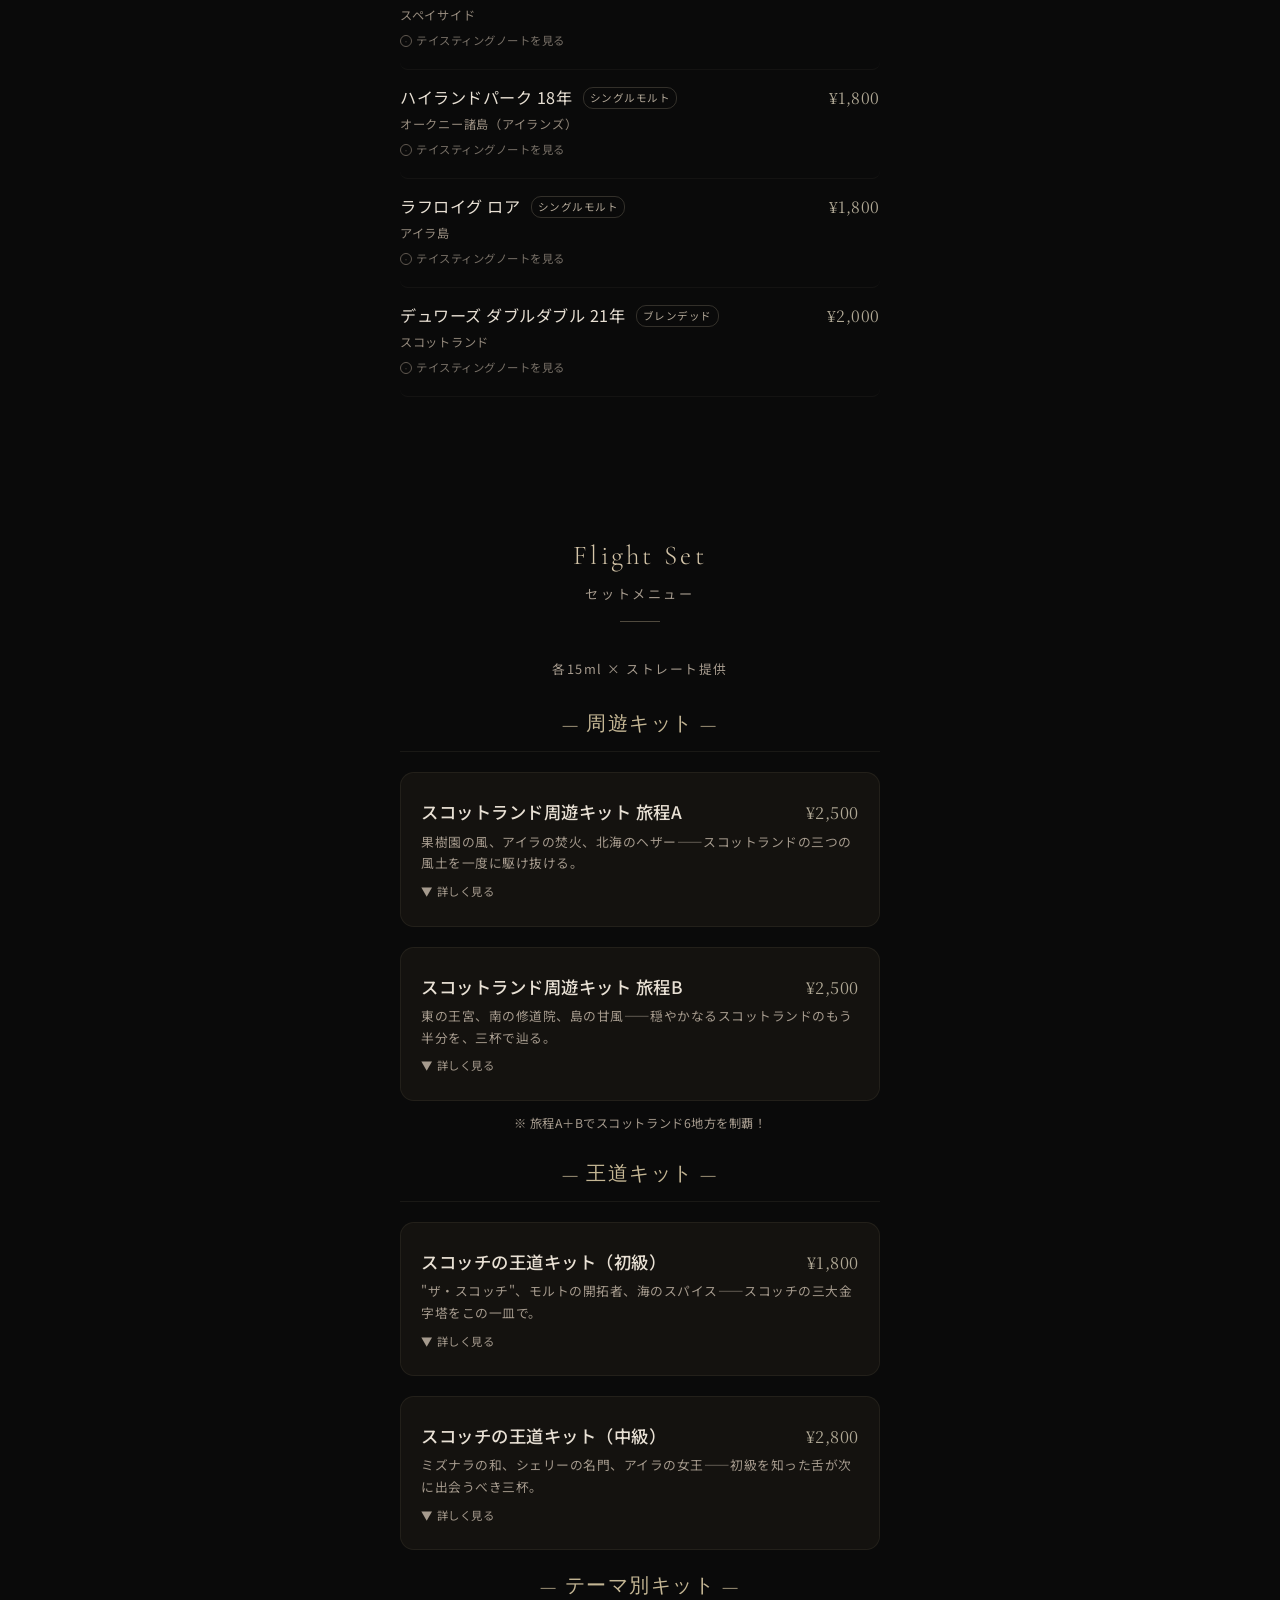
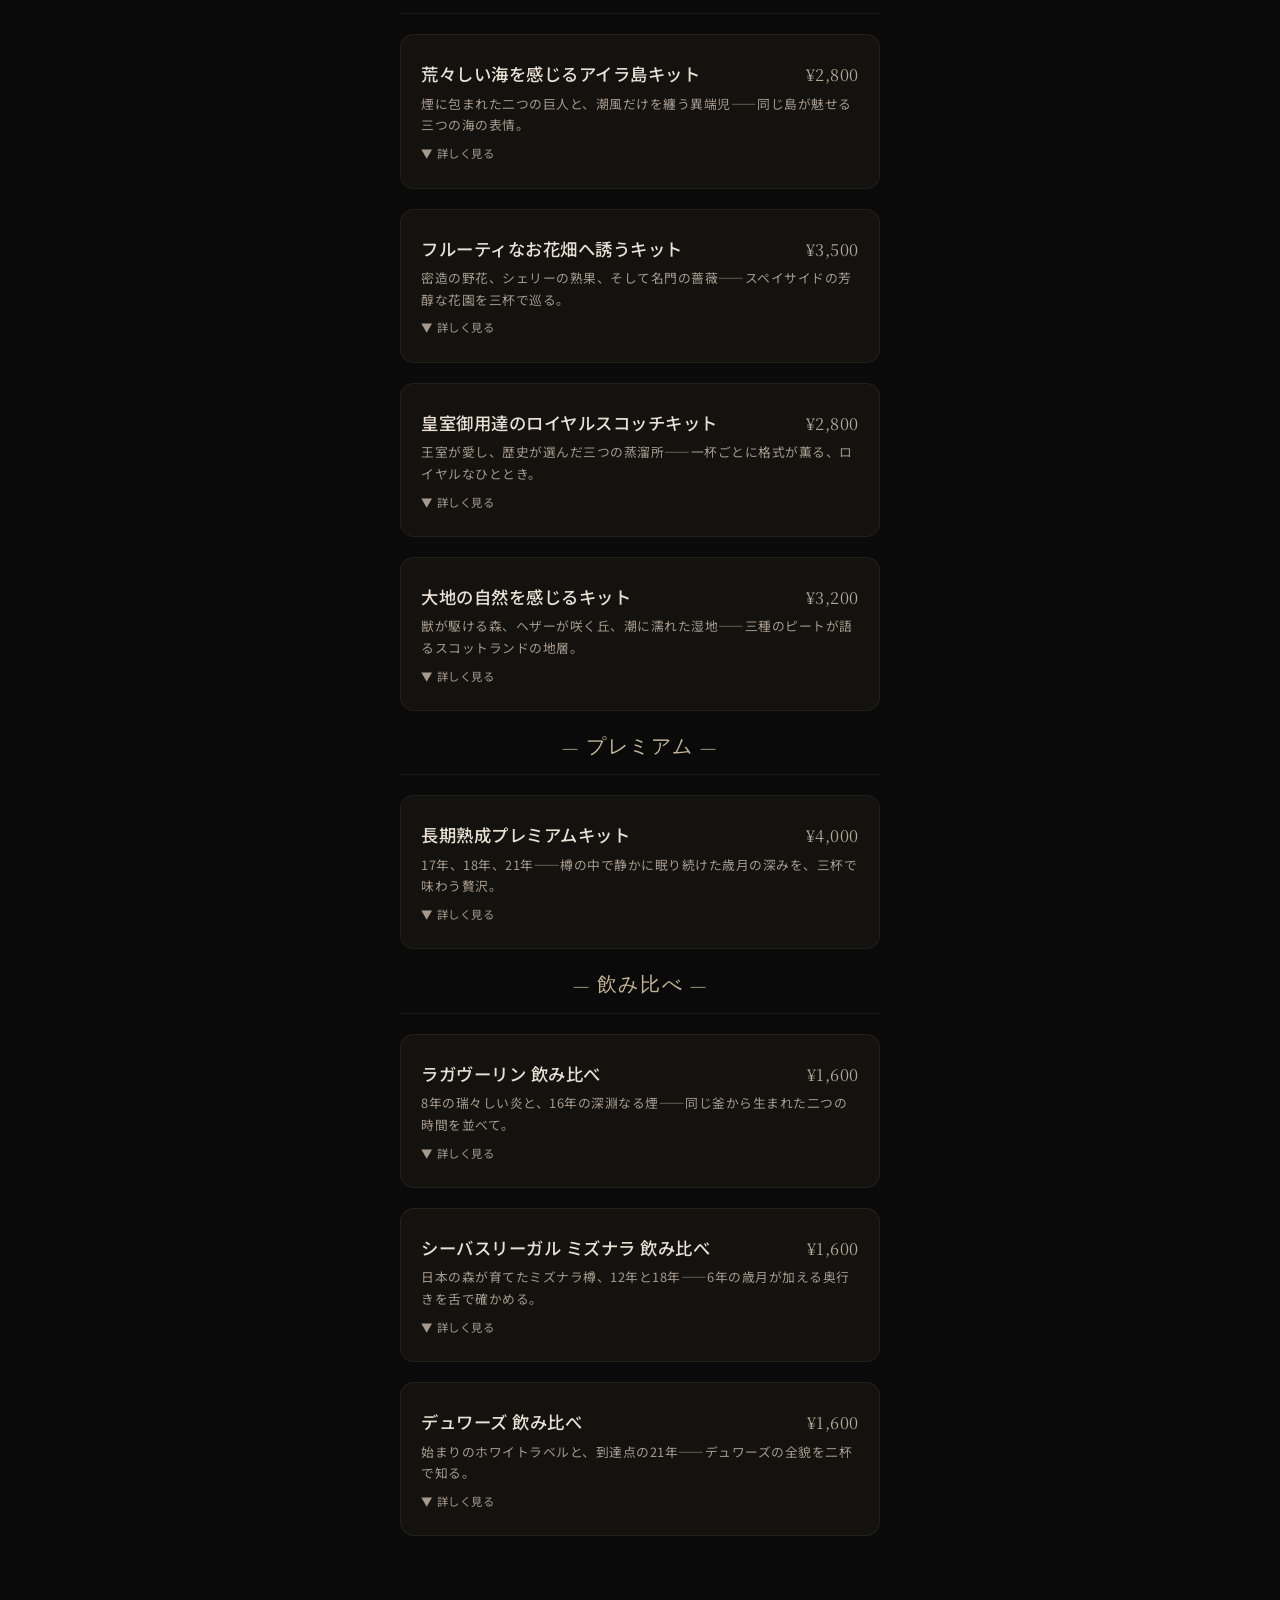
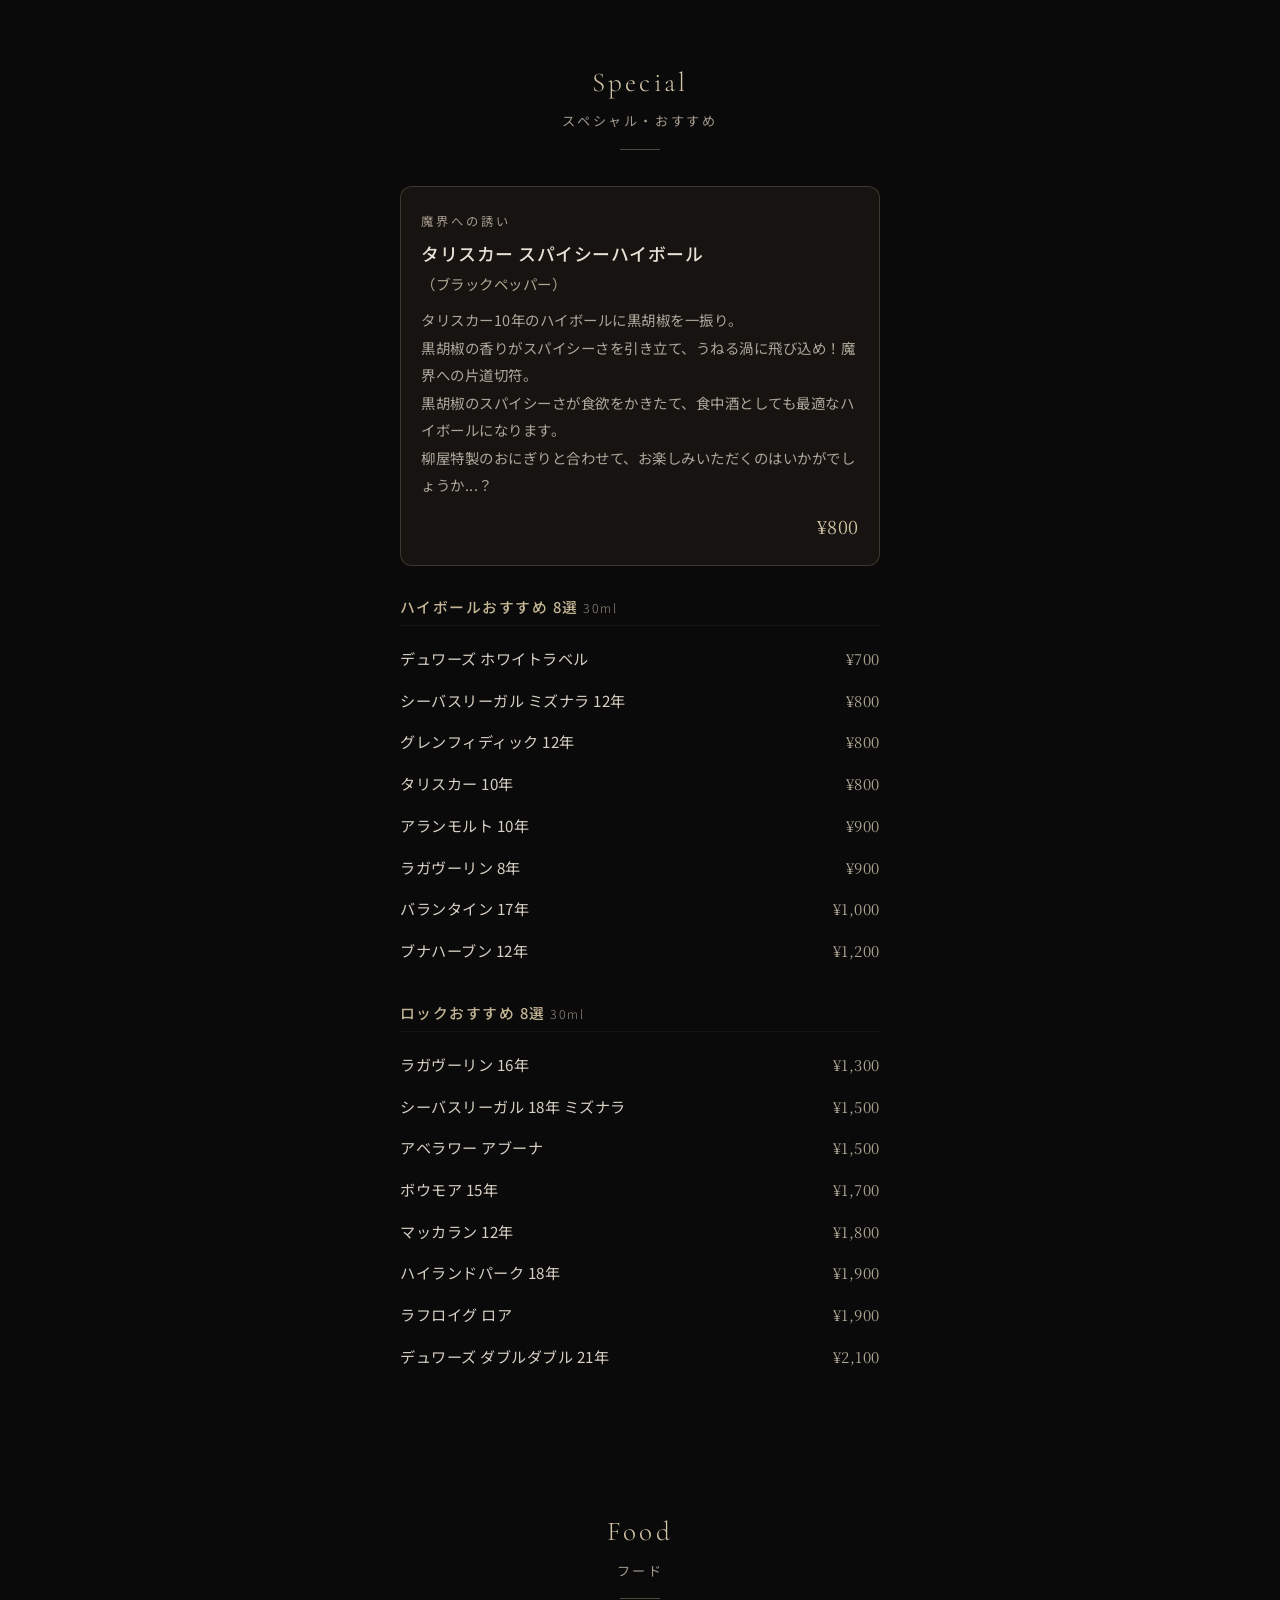
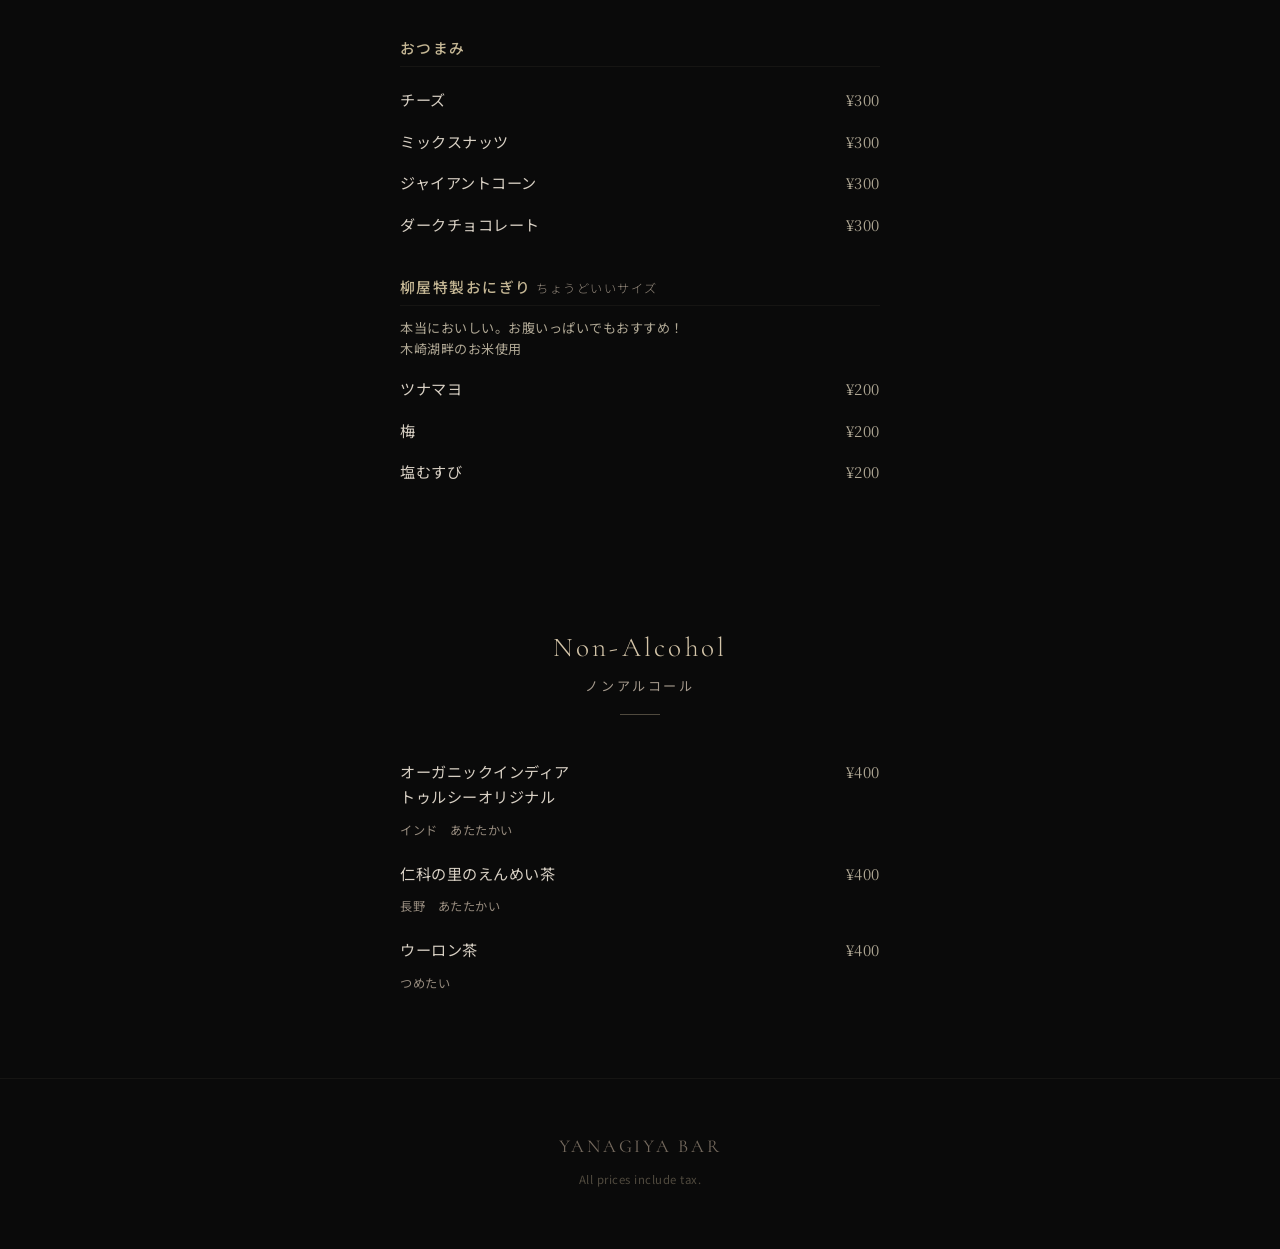
==== commit ca73ab64: "フォントサイズ全体拡大: ベース16px→17px（全rem値が約6%拡大） - html font-size: 16px → 17px で全体を一括スケールアップ - インラインスタイルのfont-" ====
--- a/index.html
+++ b/index.html
@@ -11,7 +11,7 @@
    0. RESET & BASE
    ====================================== */
 *,*::before,*::after{margin:0;padding:0;box-sizing:border-box}
-html{font-size:16px;-webkit-text-size-adjust:100%;scroll-behavior:smooth}
+html{font-size:17px;-webkit-text-size-adjust:100%;scroll-behavior:smooth}
 body{
   font-family:'Noto Sans JP','Hiragino Kaku Gothic ProN',sans-serif;
   background:#0a0a0a;color:#e8e0d4;
@@ -667,7 +667,7 @@
     <div class="section-jp">セットメニュー</div>
     <div class="section-line"></div>
   </div>
-  <p style="text-align:center;font-size:.7rem;color:#8a7e6b;letter-spacing:.12em;margin-bottom:28px;">各15ml × ストレート提供</p>
+  <p style="text-align:center;font-size:.75rem;color:#a59a8d;letter-spacing:.12em;margin-bottom:28px;">各15ml × ストレート提供</p>
 
   <!-- 周遊キット -->
   <div class="price-band-title">— 周遊キット —</div>
@@ -704,7 +704,7 @@
     </div>
   </div>
 
-  <p style="font-size:.65rem;color:#8a7e6b;text-align:center;margin:-8px 0 24px;">※ 旅程A＋Bでスコットランド6地方を制覇！</p>
+  <p style="font-size:.72rem;color:#a59a8d;text-align:center;margin:-8px 0 24px;">※ 旅程A＋Bでスコットランド6地方を制覇！</p>
 
   <!-- 王道キット -->
   <div class="price-band-title">— 王道キット —</div>
@@ -888,16 +888,16 @@
 
   <!-- スペシャルメニュー -->
   <div class="system-card" style="border-color:rgba(212,197,169,.2);margin-bottom:28px;">
-    <div style="font-size:.65rem;letter-spacing:.25em;color:#8a7e6b;margin-bottom:6px;">魔界への誘い</div>
-    <div style="font-size:1rem;font-weight:500;color:#e8e0d4;margin-bottom:4px;">タリスカー スパイシーハイボール</div>
-    <div style="font-size:.8rem;color:#b0a895;margin-bottom:10px;">（ブラックペッパー）</div>
-    <div style="font-size:.78rem;color:#9a9285;line-height:1.9;margin-bottom:12px;">タリスカー10年のハイボールに黒胡椒を一振り。<br>黒胡椒の香りがスパイシーさを引き立て、うねる渦に飛び込め！魔界への片道切符。<br>黒胡椒のスパイシーさが食欲をかきたて、食中酒としても最適なハイボールになります。<br>柳屋特製のおにぎりと合わせて、お楽しみいただくのはいかがでしょうか...？</div>
-    <div style="font-family:'Noto Serif JP',serif;font-size:1rem;color:#d4c5a9;text-align:right;">¥800</div>
+    <div style="font-size:.72rem;letter-spacing:.25em;color:#a59a8d;margin-bottom:6px;">魔界への誘い</div>
+    <div style="font-size:1.05rem;font-weight:500;color:#e8e0d4;margin-bottom:4px;">タリスカー スパイシーハイボール</div>
+    <div style="font-size:.85rem;color:#b0a895;margin-bottom:10px;">（ブラックペッパー）</div>
+    <div style="font-size:.85rem;color:#aea69a;line-height:1.9;margin-bottom:12px;">タリスカー10年のハイボールに黒胡椒を一振り。<br>黒胡椒の香りがスパイシーさを引き立て、うねる渦に飛び込め！魔界への片道切符。<br>黒胡椒のスパイシーさが食欲をかきたて、食中酒としても最適なハイボールになります。<br>柳屋特製のおにぎりと合わせて、お楽しみいただくのはいかがでしょうか...？</div>
+    <div style="font-family:'Noto Serif JP',serif;font-size:1.05rem;color:#d4c5a9;text-align:right;">¥800</div>
   </div>
 
   <!-- ハイボールおすすめ -->
   <div class="food-group">
-    <div class="food-group-title">ハイボールおすすめ 8選 <span style="font-size:.65rem;color:#7a7164;font-weight:300;">30ml</span></div>
+    <div class="food-group-title">ハイボールおすすめ 8選 <span style="font-size:.72rem;color:#958a7d;font-weight:300;">30ml</span></div>
     <div class="food-row"><span class="food-name">デュワーズ ホワイトラベル</span><span class="food-price">¥700</span></div>
     <div class="food-row"><span class="food-name">シーバスリーガル ミズナラ 12年</span><span class="food-price">¥800</span></div>
     <div class="food-row"><span class="food-name">グレンフィディック 12年</span><span class="food-price">¥800</span></div>
@@ -910,7 +910,7 @@
 
   <!-- ロックおすすめ -->
   <div class="food-group">
-    <div class="food-group-title">ロックおすすめ 8選 <span style="font-size:.65rem;color:#7a7164;font-weight:300;">30ml</span></div>
+    <div class="food-group-title">ロックおすすめ 8選 <span style="font-size:.72rem;color:#958a7d;font-weight:300;">30ml</span></div>
     <div class="food-row"><span class="food-name">ラガヴーリン 16年</span><span class="food-price">¥1,300</span></div>
     <div class="food-row"><span class="food-name">シーバスリーガル 18年 ミズナラ</span><span class="food-price">¥1,500</span></div>
     <div class="food-row"><span class="food-name">アベラワー アブーナ</span><span class="food-price">¥1,500</span></div>
@@ -941,8 +941,8 @@
   </div>
 
   <div class="food-group">
-    <div class="food-group-title">柳屋特製おにぎり <span style="font-size:.65rem;color:#7a7164;font-weight:300;">ちょうどいいサイズ</span></div>
-    <div style="font-size:.7rem;color:#b0a895;margin-bottom:8px;line-height:1.6;">本当においしい。お腹いっぱいでもおすすめ！<br>木崎湖畔のお米使用</div>
+    <div class="food-group-title">柳屋特製おにぎり <span style="font-size:.72rem;color:#958a7d;font-weight:300;">ちょうどいいサイズ</span></div>
+    <div style="font-size:.77rem;color:#b0a895;margin-bottom:8px;line-height:1.6;">本当においしい。お腹いっぱいでもおすすめ！<br>木崎湖畔のお米使用</div>
     <div class="food-row"><span class="food-name">ツナマヨ</span><span class="food-price">¥200</span></div>
     <div class="food-row"><span class="food-name">梅</span><span class="food-price">¥200</span></div>
     <div class="food-row"><span class="food-name">塩むすび</span><span class="food-price">¥200</span></div>
@@ -961,13 +961,13 @@
 
   <div class="food-group">
     <div class="food-row"><span class="food-name">オーガニックインディア<br>トゥルシーオリジナル</span><span class="food-price">¥400</span></div>
-    <div style="font-size:.65rem;color:#7a7164;margin-top:2px;margin-bottom:12px;">インド　あたたかい</div>
+    <div style="font-size:.72rem;color:#958a7d;margin-top:2px;margin-bottom:12px;">インド　あたたかい</div>
 
     <div class="food-row"><span class="food-name">仁科の里のえんめい茶</span><span class="food-price">¥400</span></div>
-    <div style="font-size:.65rem;color:#7a7164;margin-top:2px;margin-bottom:12px;">長野　あたたかい</div>
+    <div style="font-size:.72rem;color:#958a7d;margin-top:2px;margin-bottom:12px;">長野　あたたかい</div>
 
     <div class="food-row"><span class="food-name">ウーロン茶</span><span class="food-price">¥400</span></div>
-    <div style="font-size:.65rem;color:#7a7164;margin-top:2px;">つめたい</div>
+    <div style="font-size:.72rem;color:#958a7d;margin-top:2px;">つめたい</div>
   </div>
 </section>
 
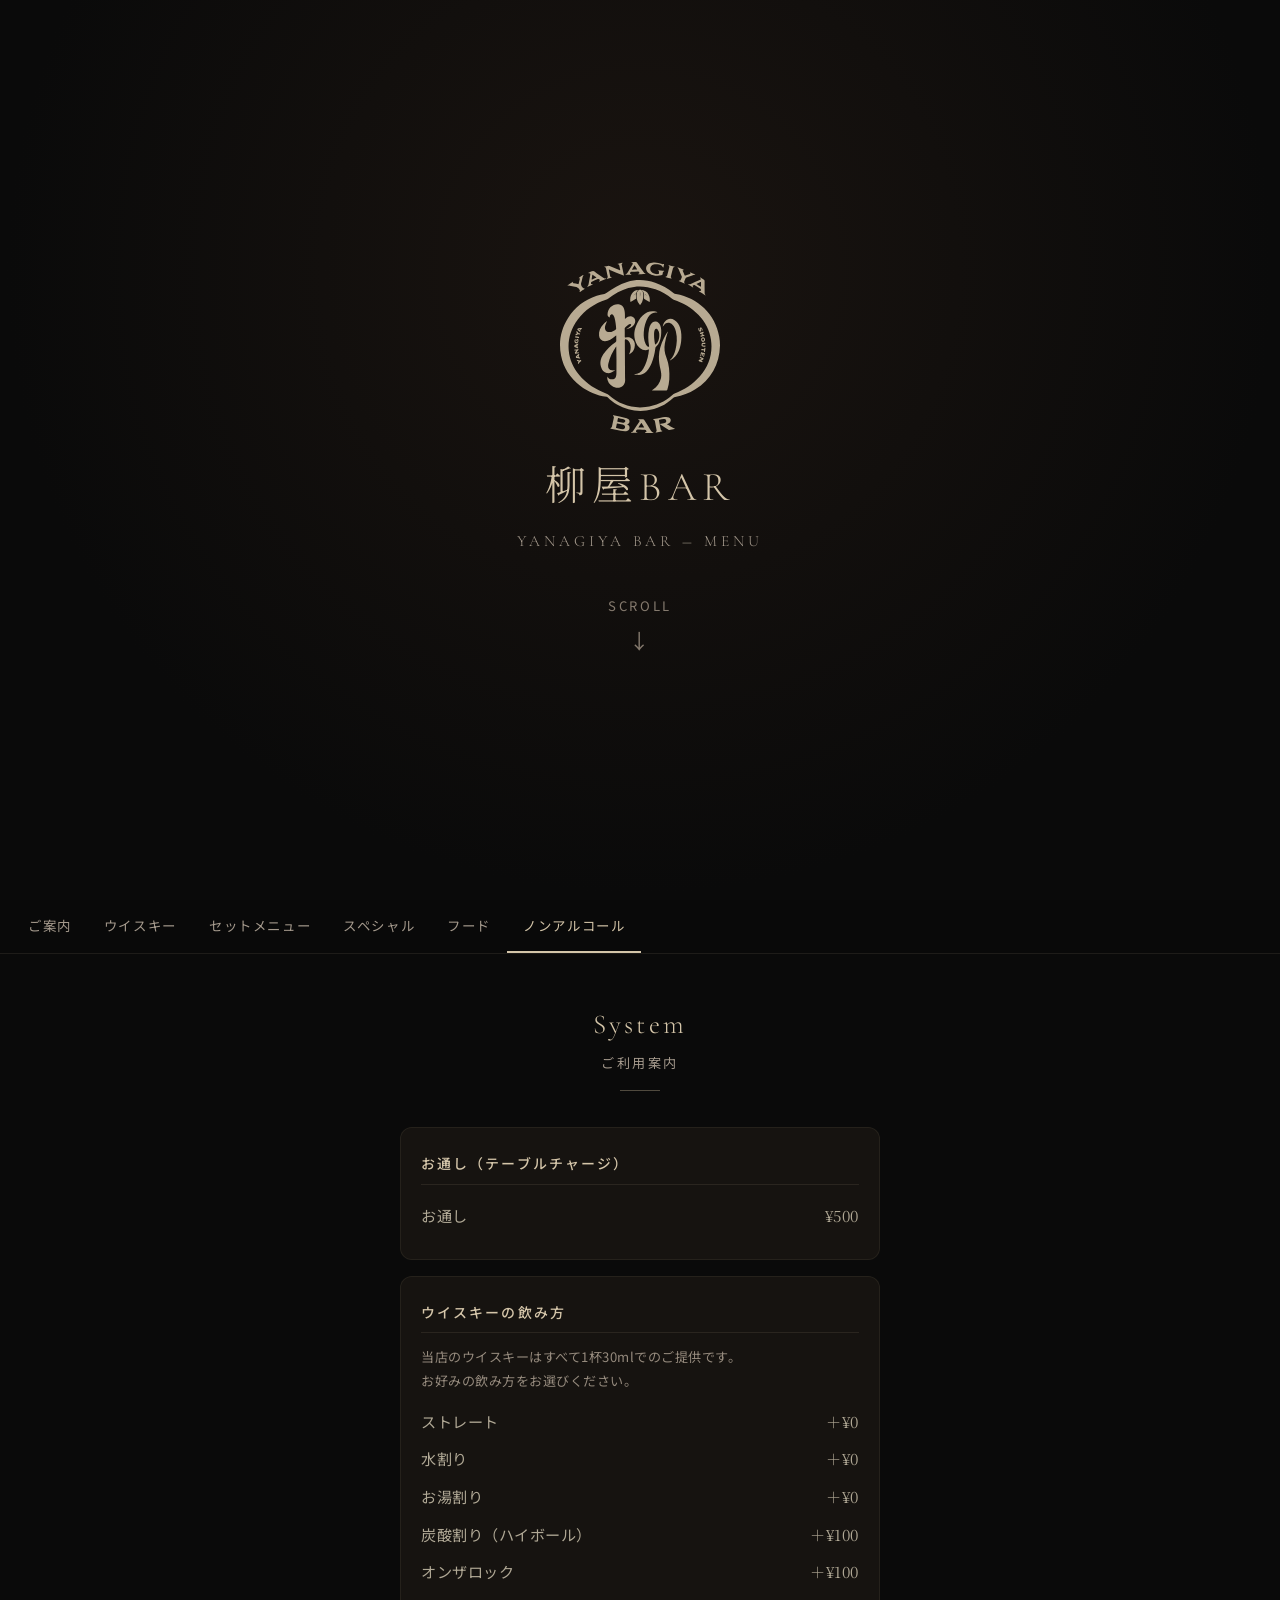
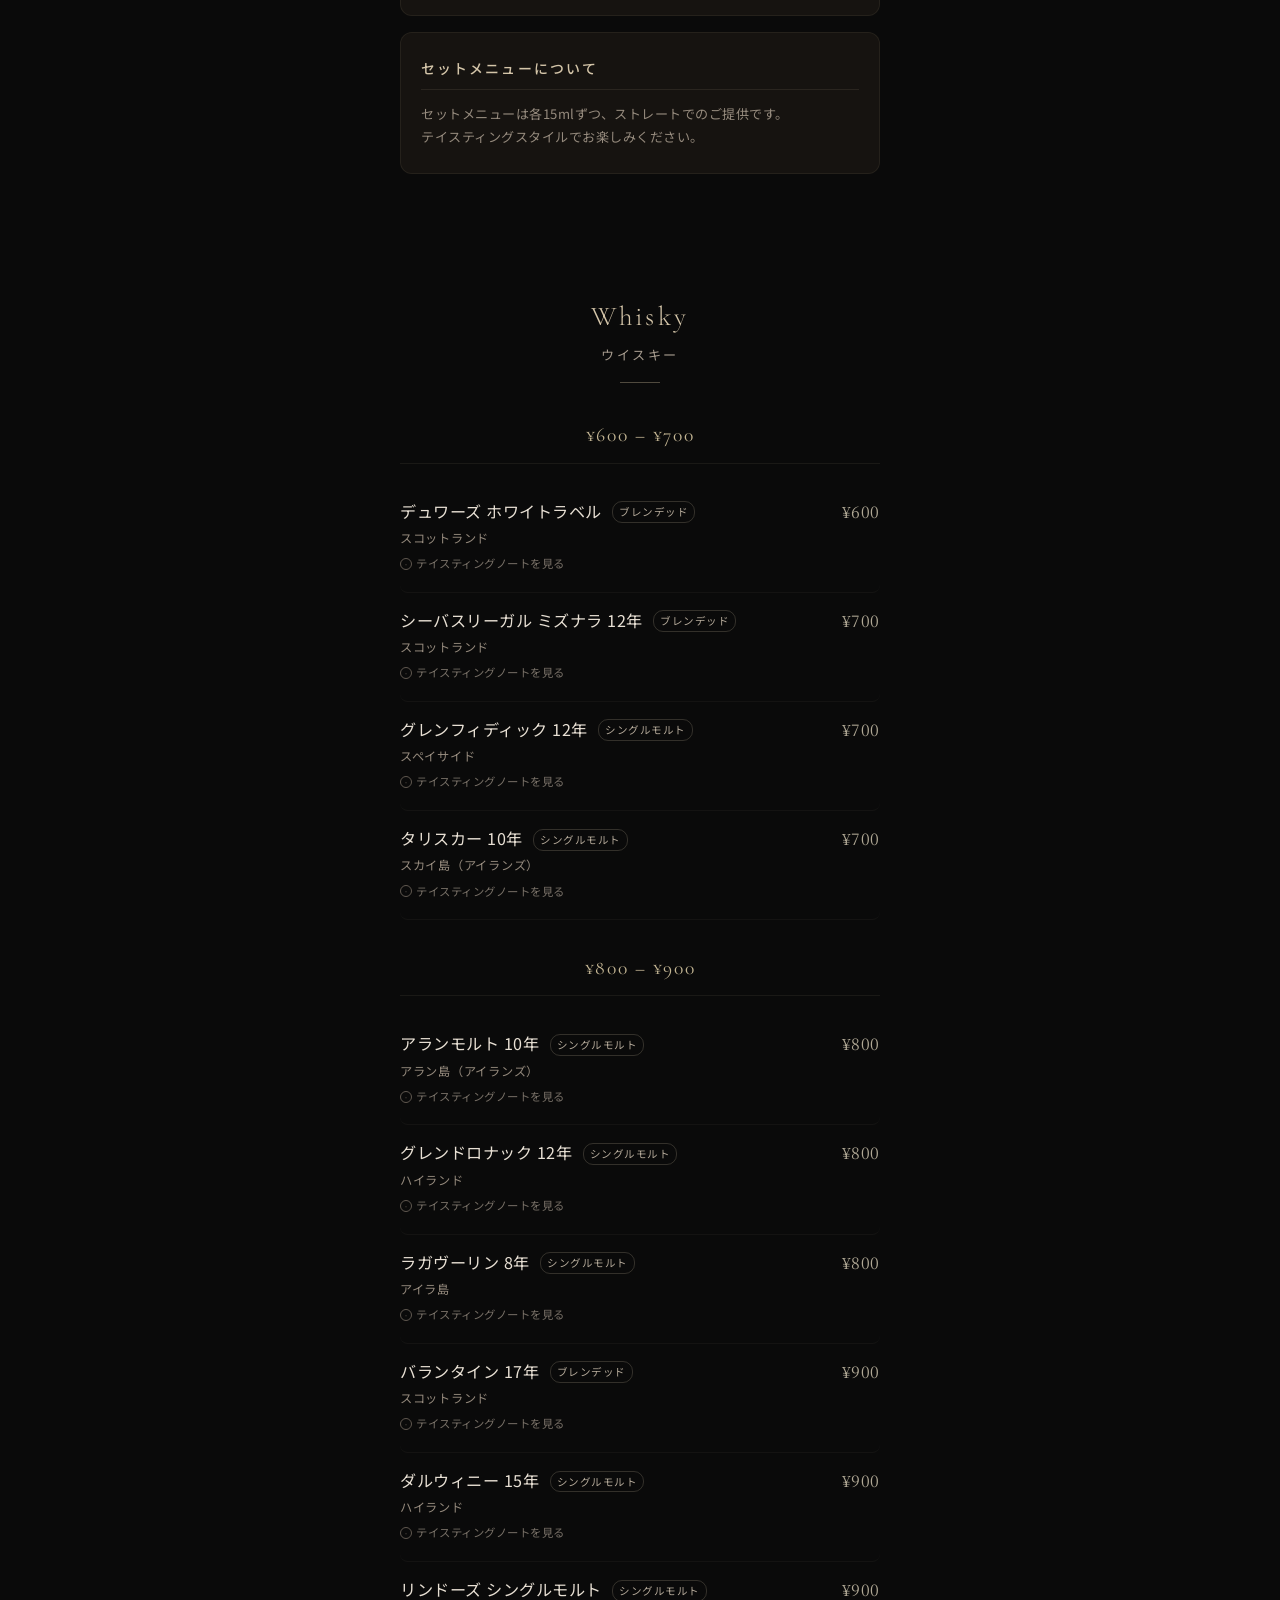
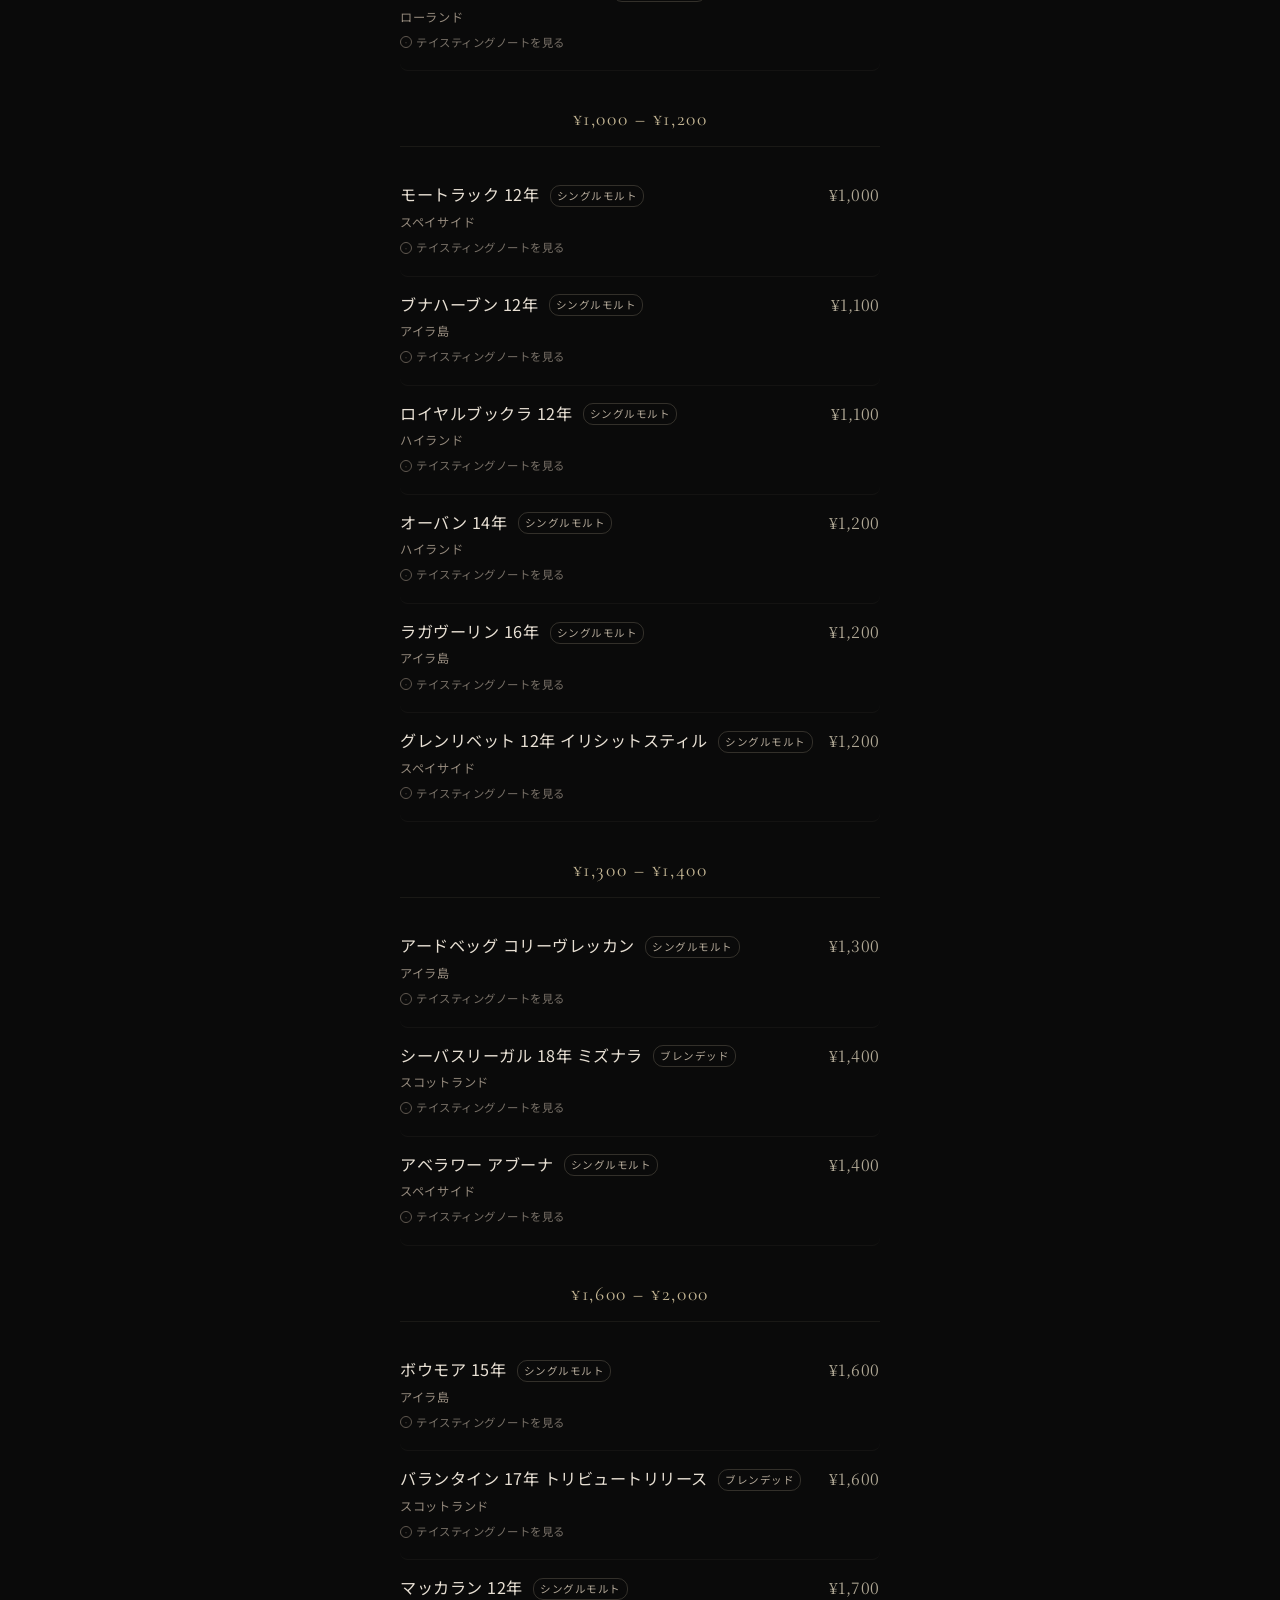
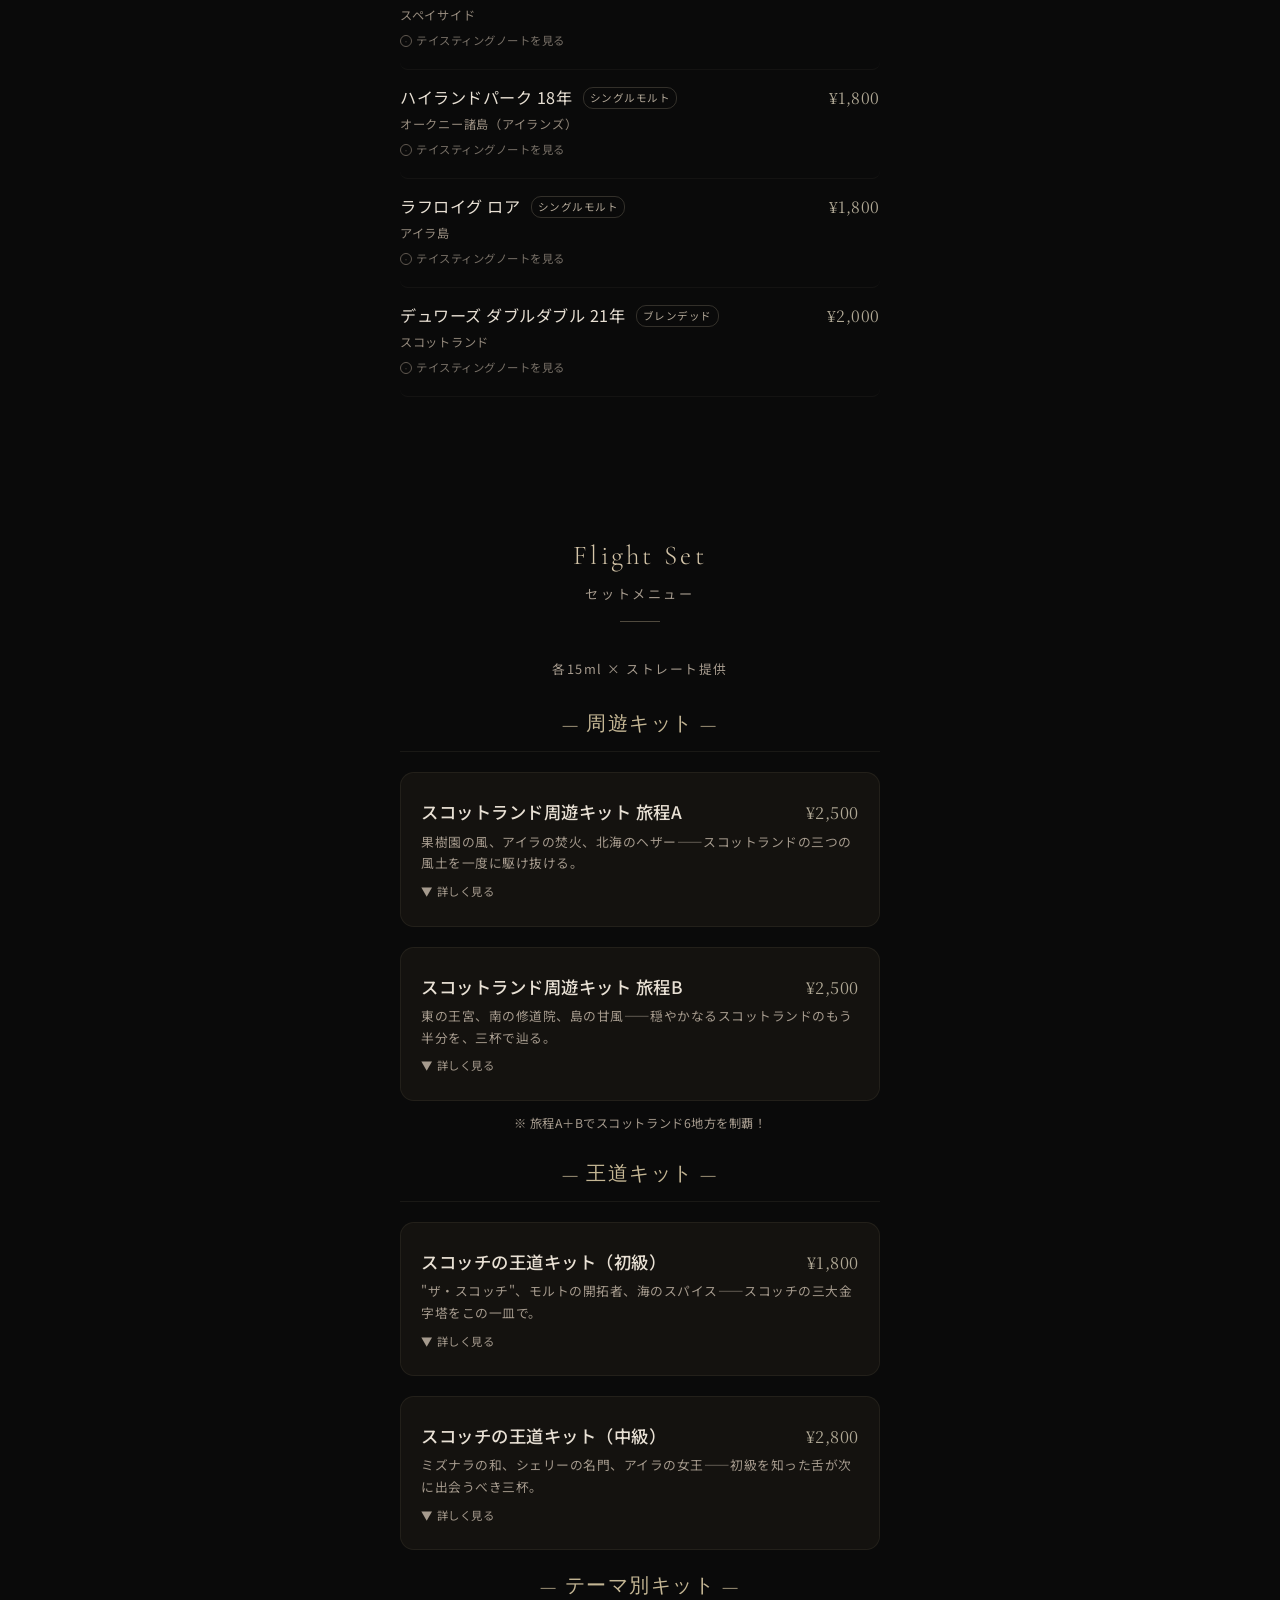
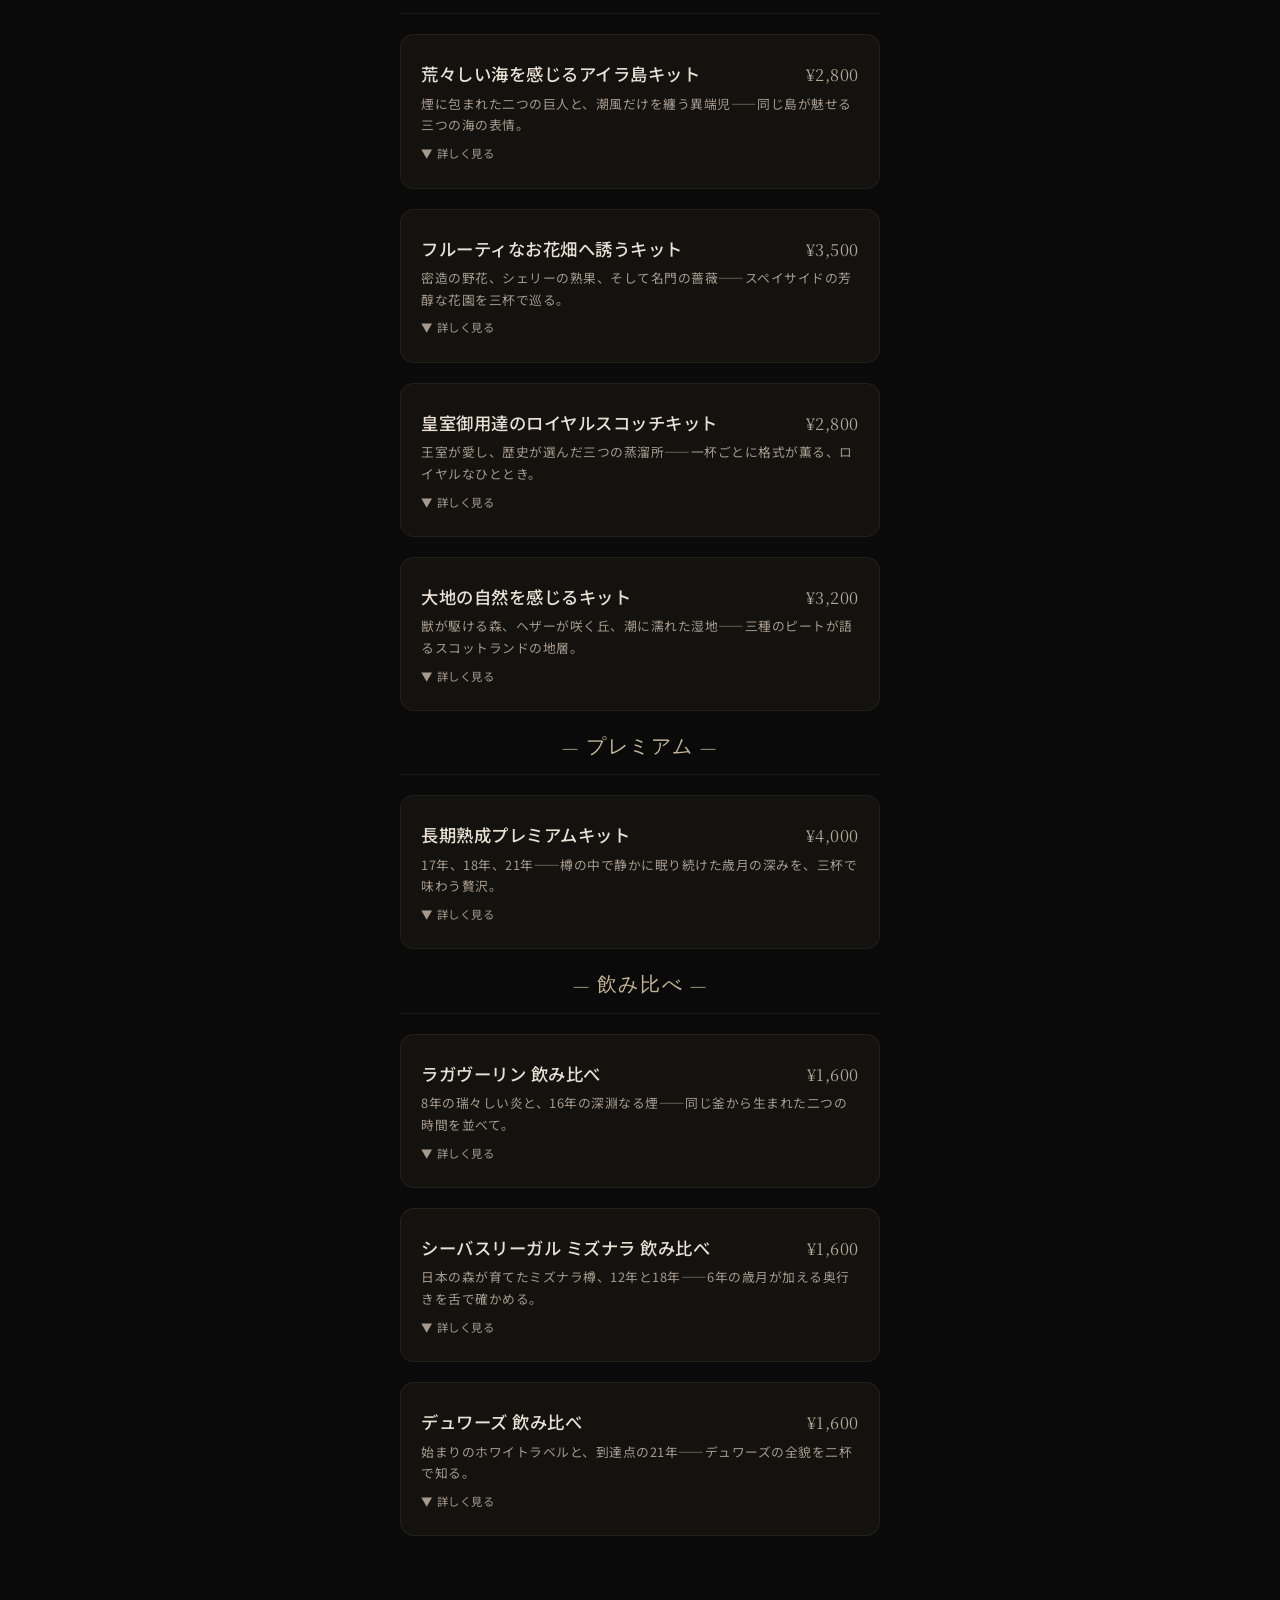
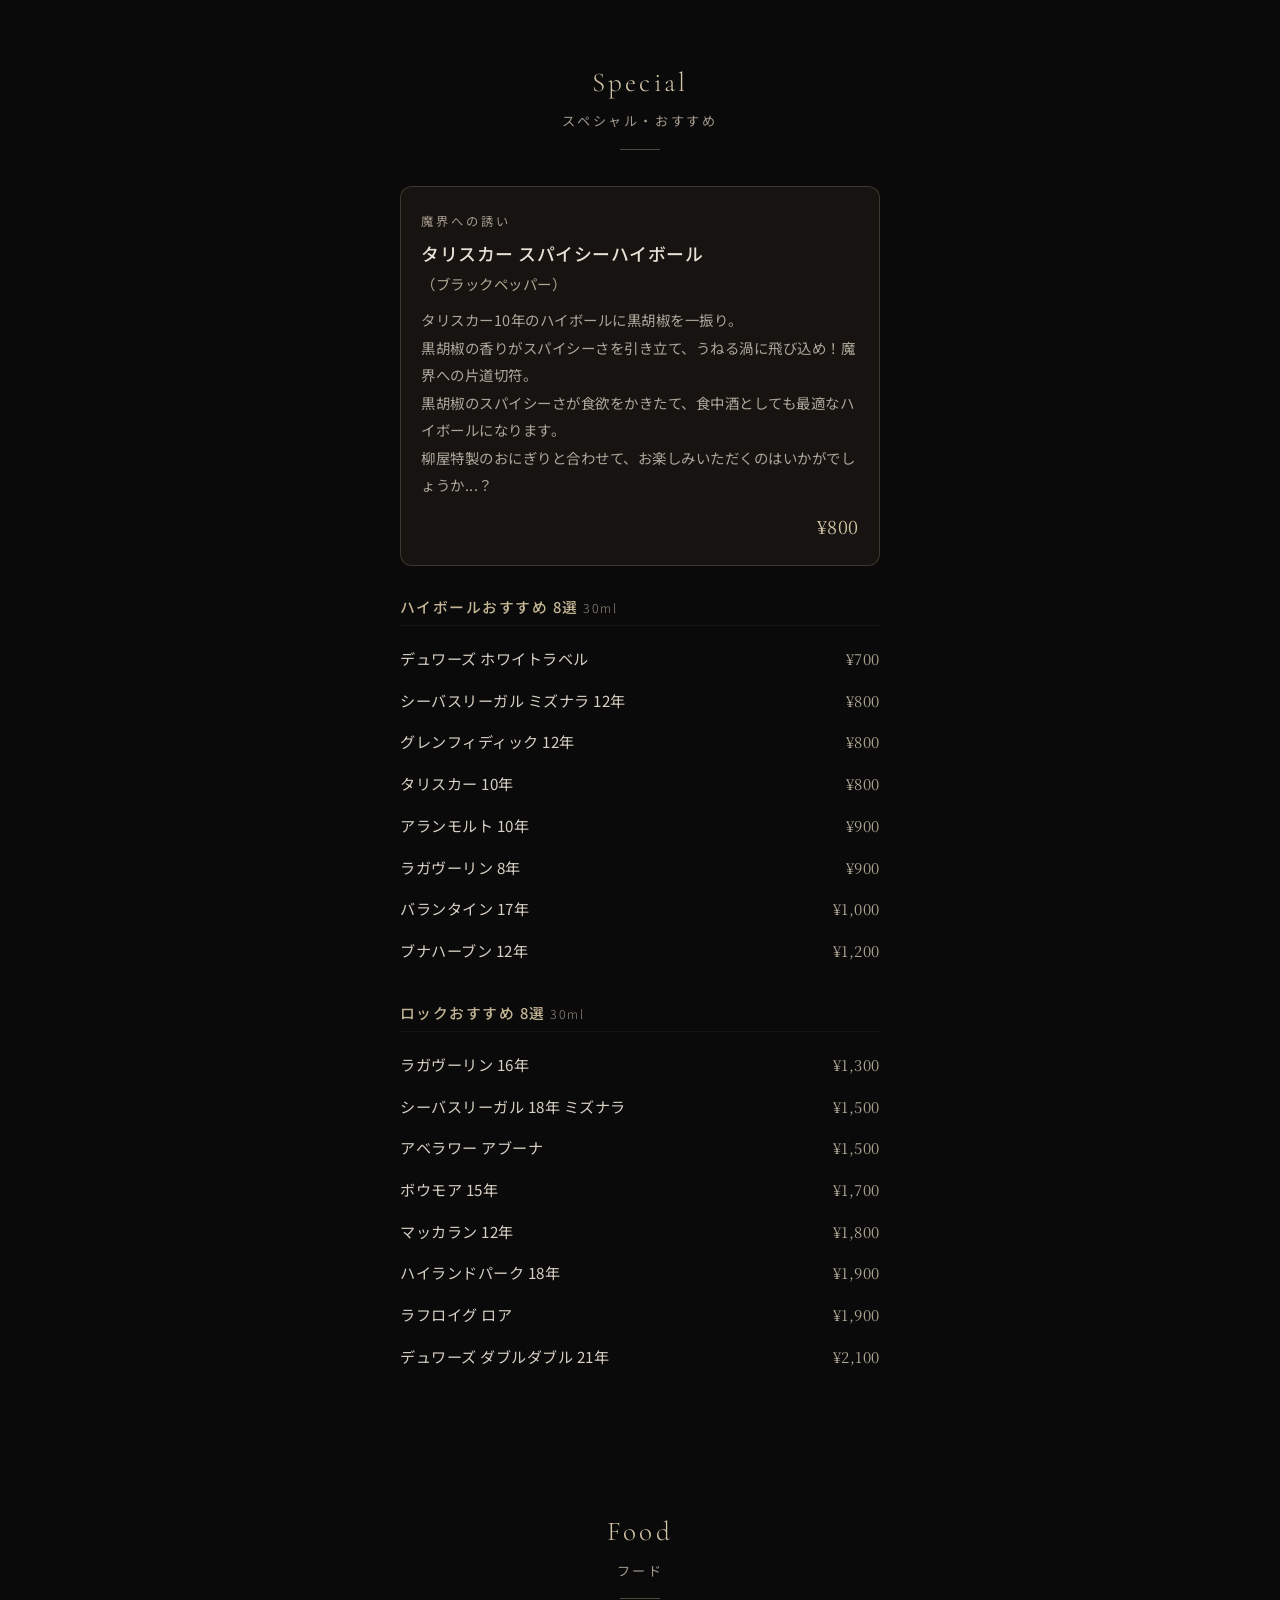
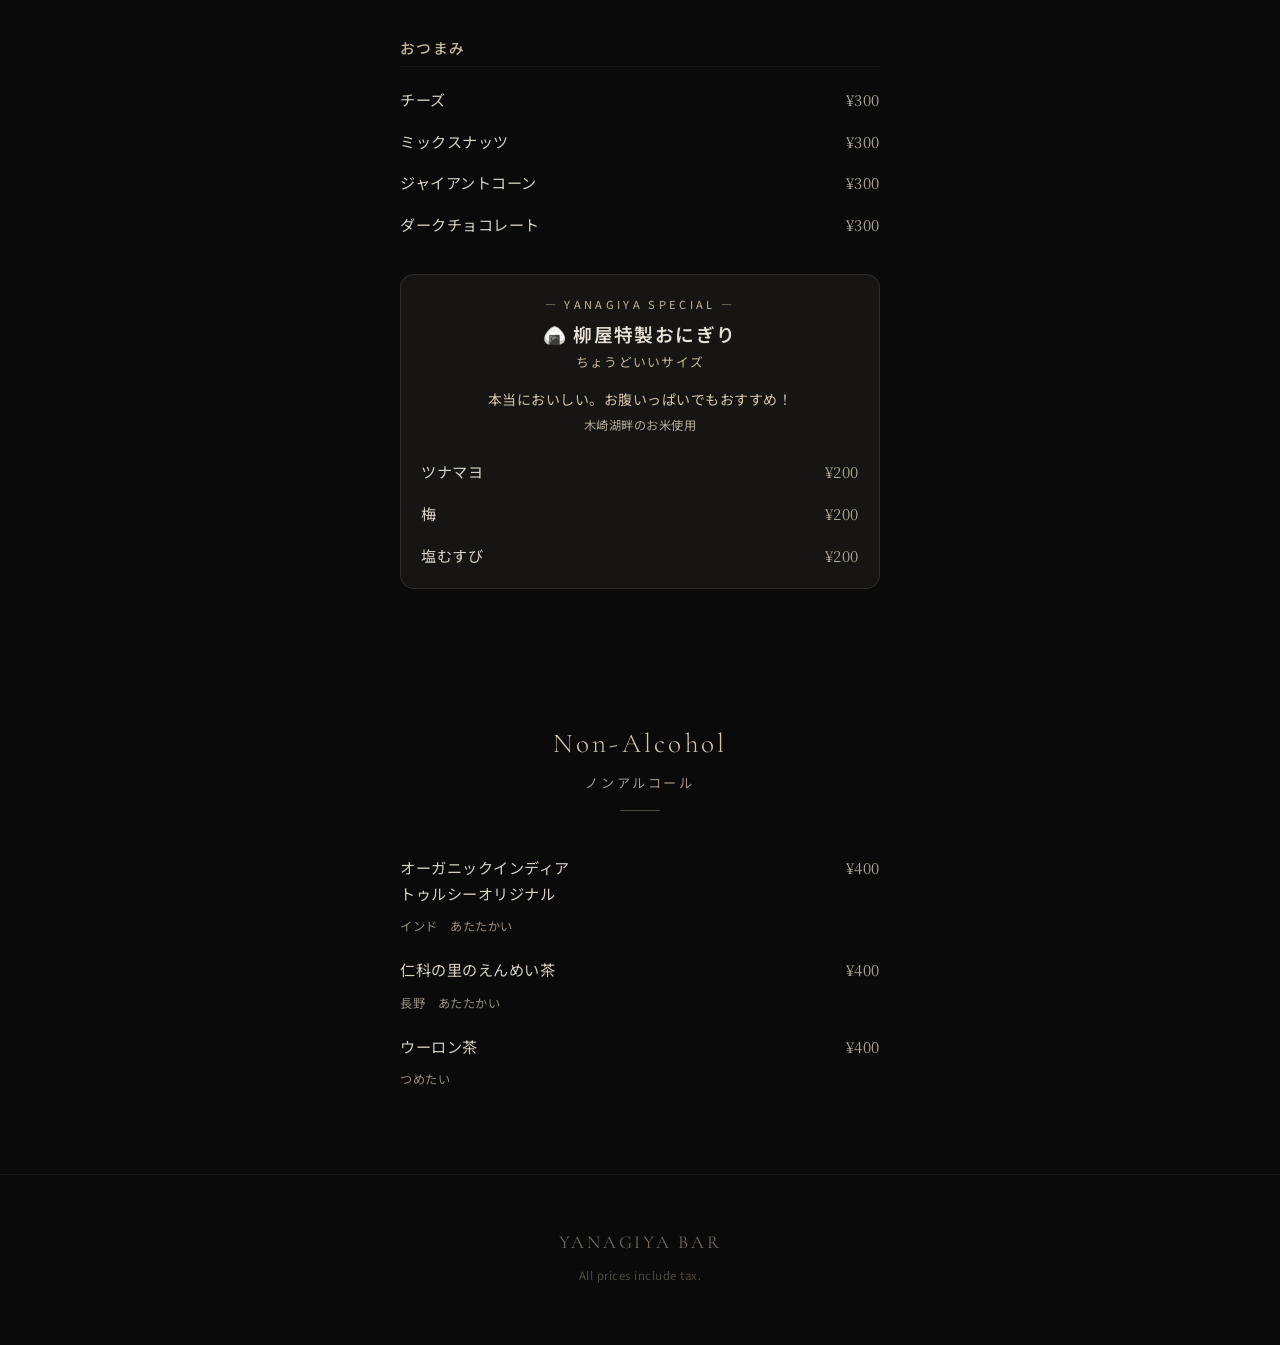
==== commit 22bd608d: "柳屋特製おにぎりセクションを目立つカードデザインに変更 - 背景・ボーダー付きカードで視覚的に強調 - YANAGIYA SPECIAL ラベル追加 - タイトル・説明文を中央揃え・大きめフォントに " ====
--- a/index.html
+++ b/index.html
@@ -940,9 +940,13 @@
     <div class="food-row"><span class="food-name">ダークチョコレート</span><span class="food-price">¥300</span></div>
   </div>
 
-  <div class="food-group">
-    <div class="food-group-title">柳屋特製おにぎり <span style="font-size:.72rem;color:#958a7d;font-weight:300;">ちょうどいいサイズ</span></div>
-    <div style="font-size:.77rem;color:#b0a895;margin-bottom:8px;line-height:1.6;">本当においしい。お腹いっぱいでもおすすめ！<br>木崎湖畔のお米使用</div>
+  <div class="food-group" style="background:rgba(212,197,169,.06);border:1px solid rgba(212,197,169,.12);border-radius:14px;padding:20px 20px 12px;margin-top:8px;">
+    <div style="text-align:center;margin-bottom:14px;">
+      <div style="font-size:.65rem;letter-spacing:.3em;color:#c4b694;margin-bottom:4px;">— YANAGIYA SPECIAL —</div>
+      <div style="font-size:1.1rem;font-weight:600;color:#e8e0d4;letter-spacing:.08em;">🍙 柳屋特製おにぎり</div>
+      <div style="font-size:.75rem;color:#c4b694;margin-top:2px;letter-spacing:.1em;">ちょうどいいサイズ</div>
+    </div>
+    <div style="font-size:.82rem;color:#d4c5a9;margin-bottom:14px;line-height:1.8;text-align:center;font-weight:400;">本当においしい。お腹いっぱいでもおすすめ！<br><span style="font-size:.72rem;color:#b0a895;">木崎湖畔のお米使用</span></div>
     <div class="food-row"><span class="food-name">ツナマヨ</span><span class="food-price">¥200</span></div>
     <div class="food-row"><span class="food-name">梅</span><span class="food-price">¥200</span></div>
     <div class="food-row"><span class="food-name">塩むすび</span><span class="food-price">¥200</span></div>
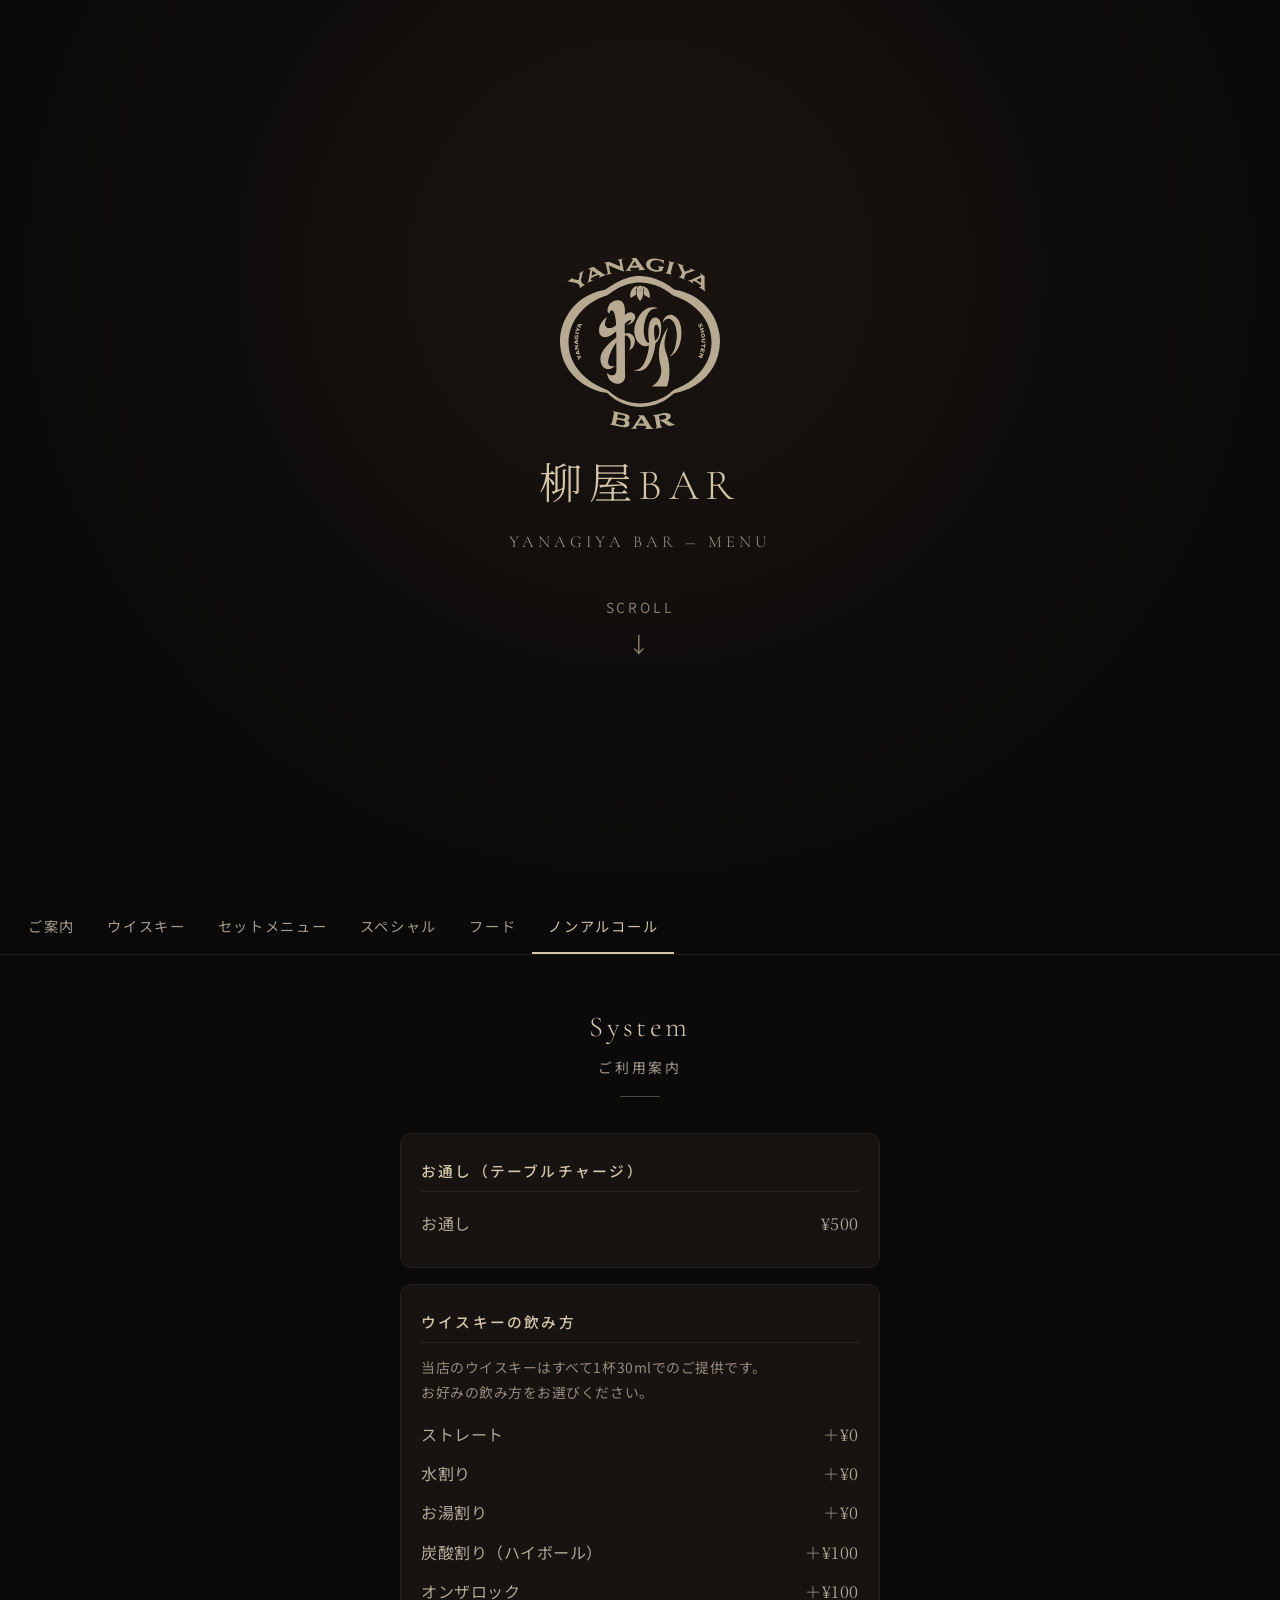
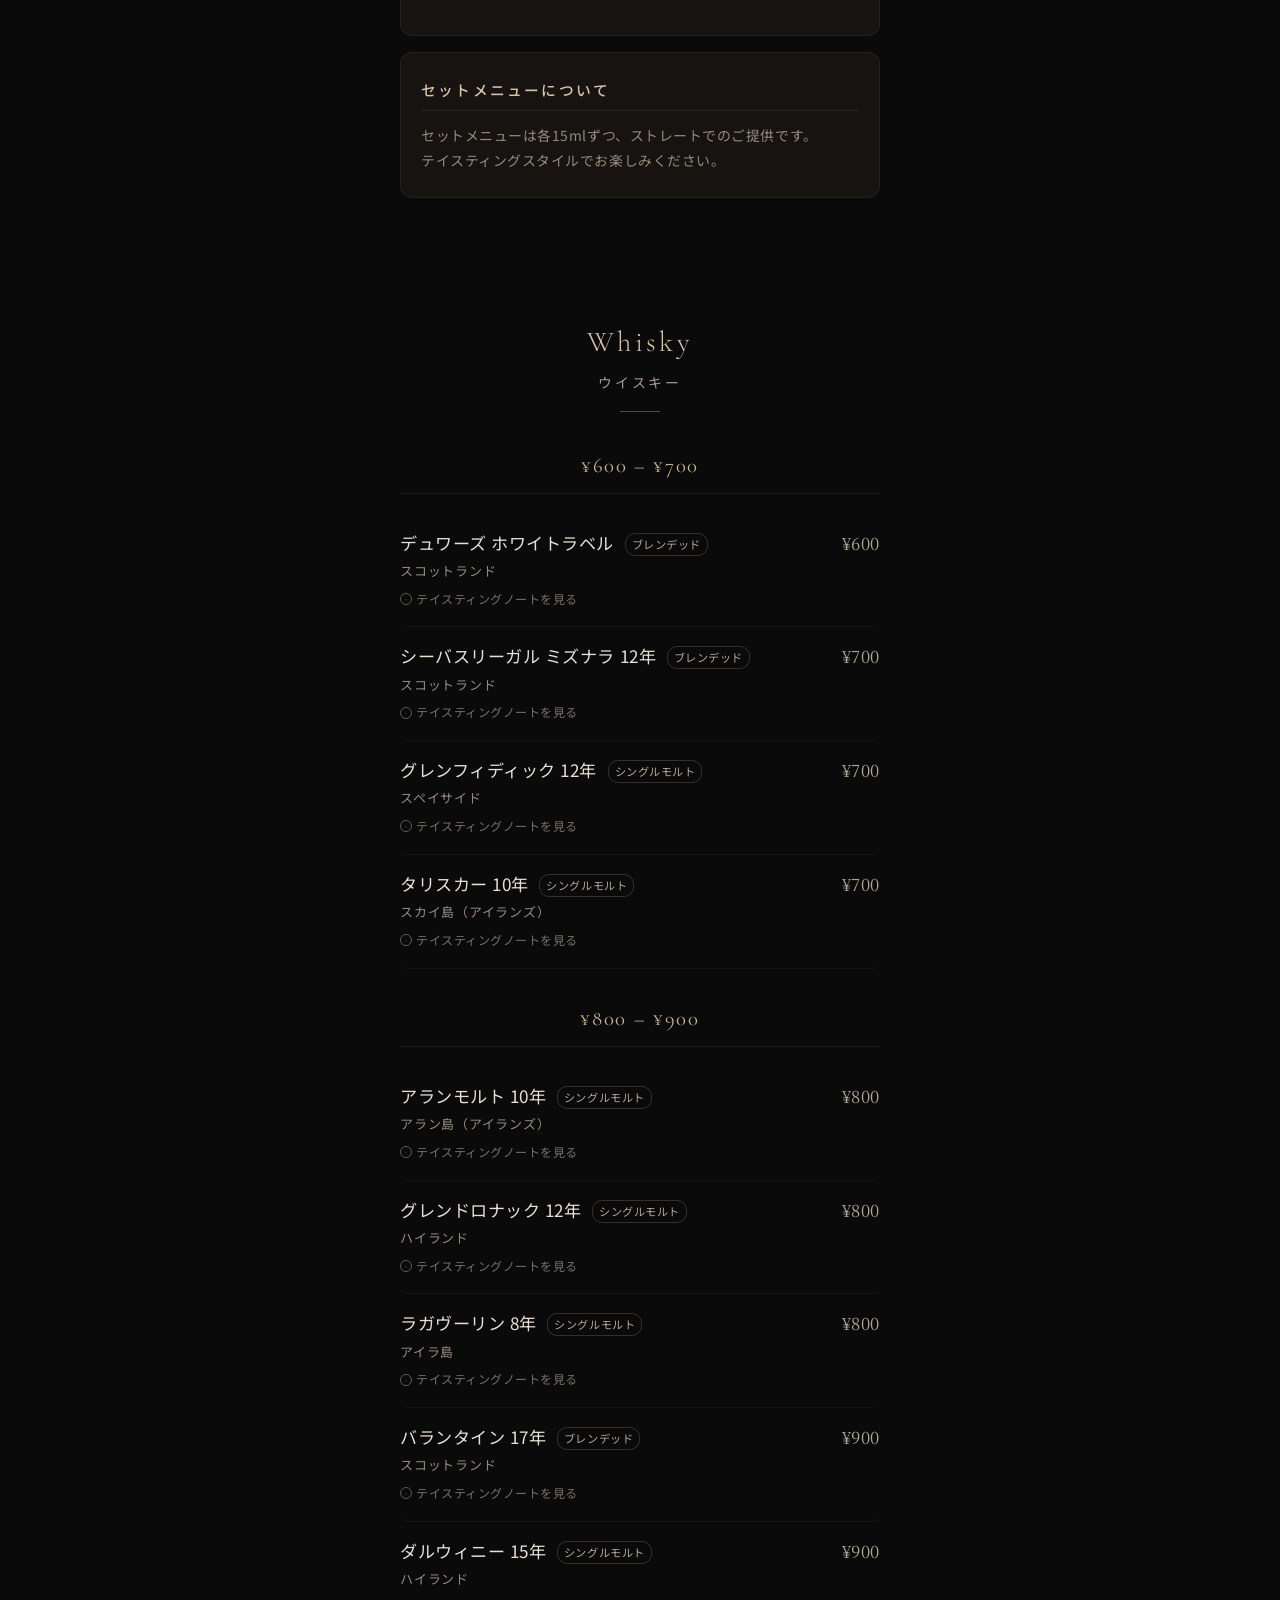
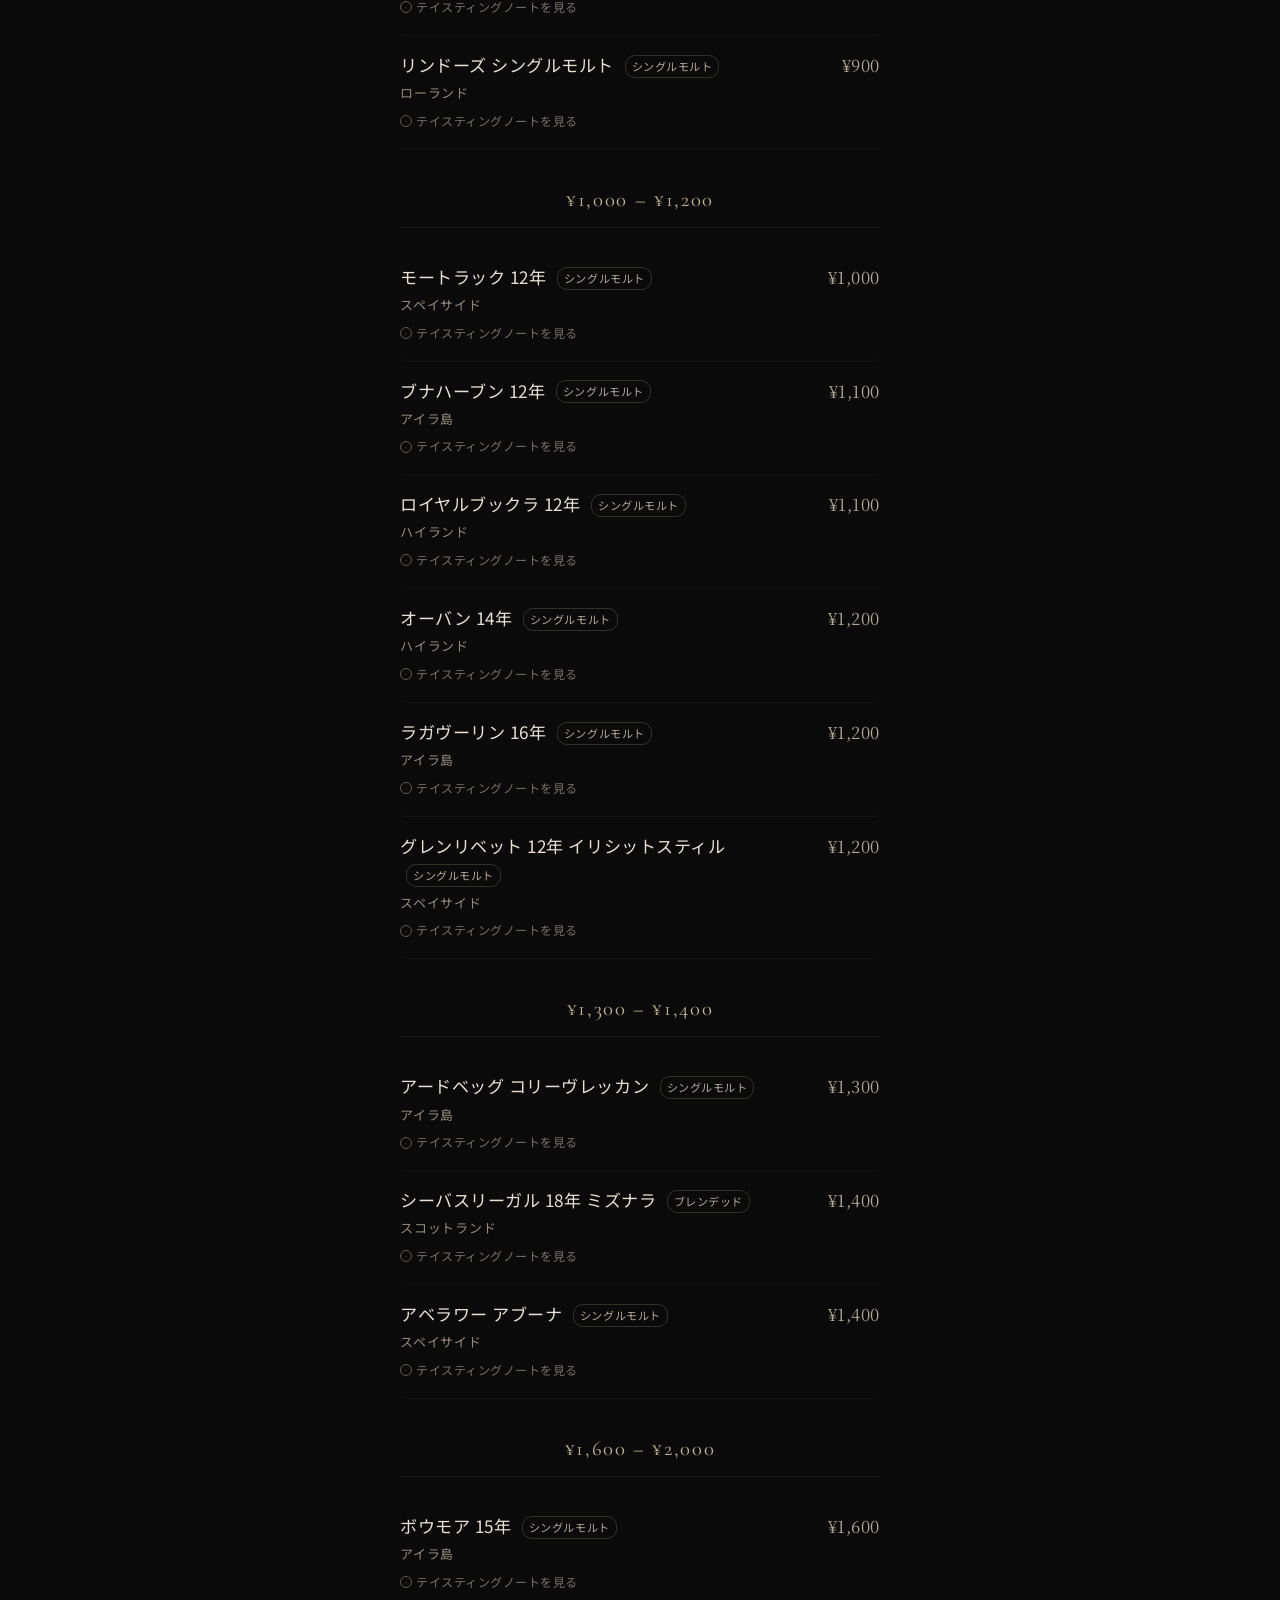
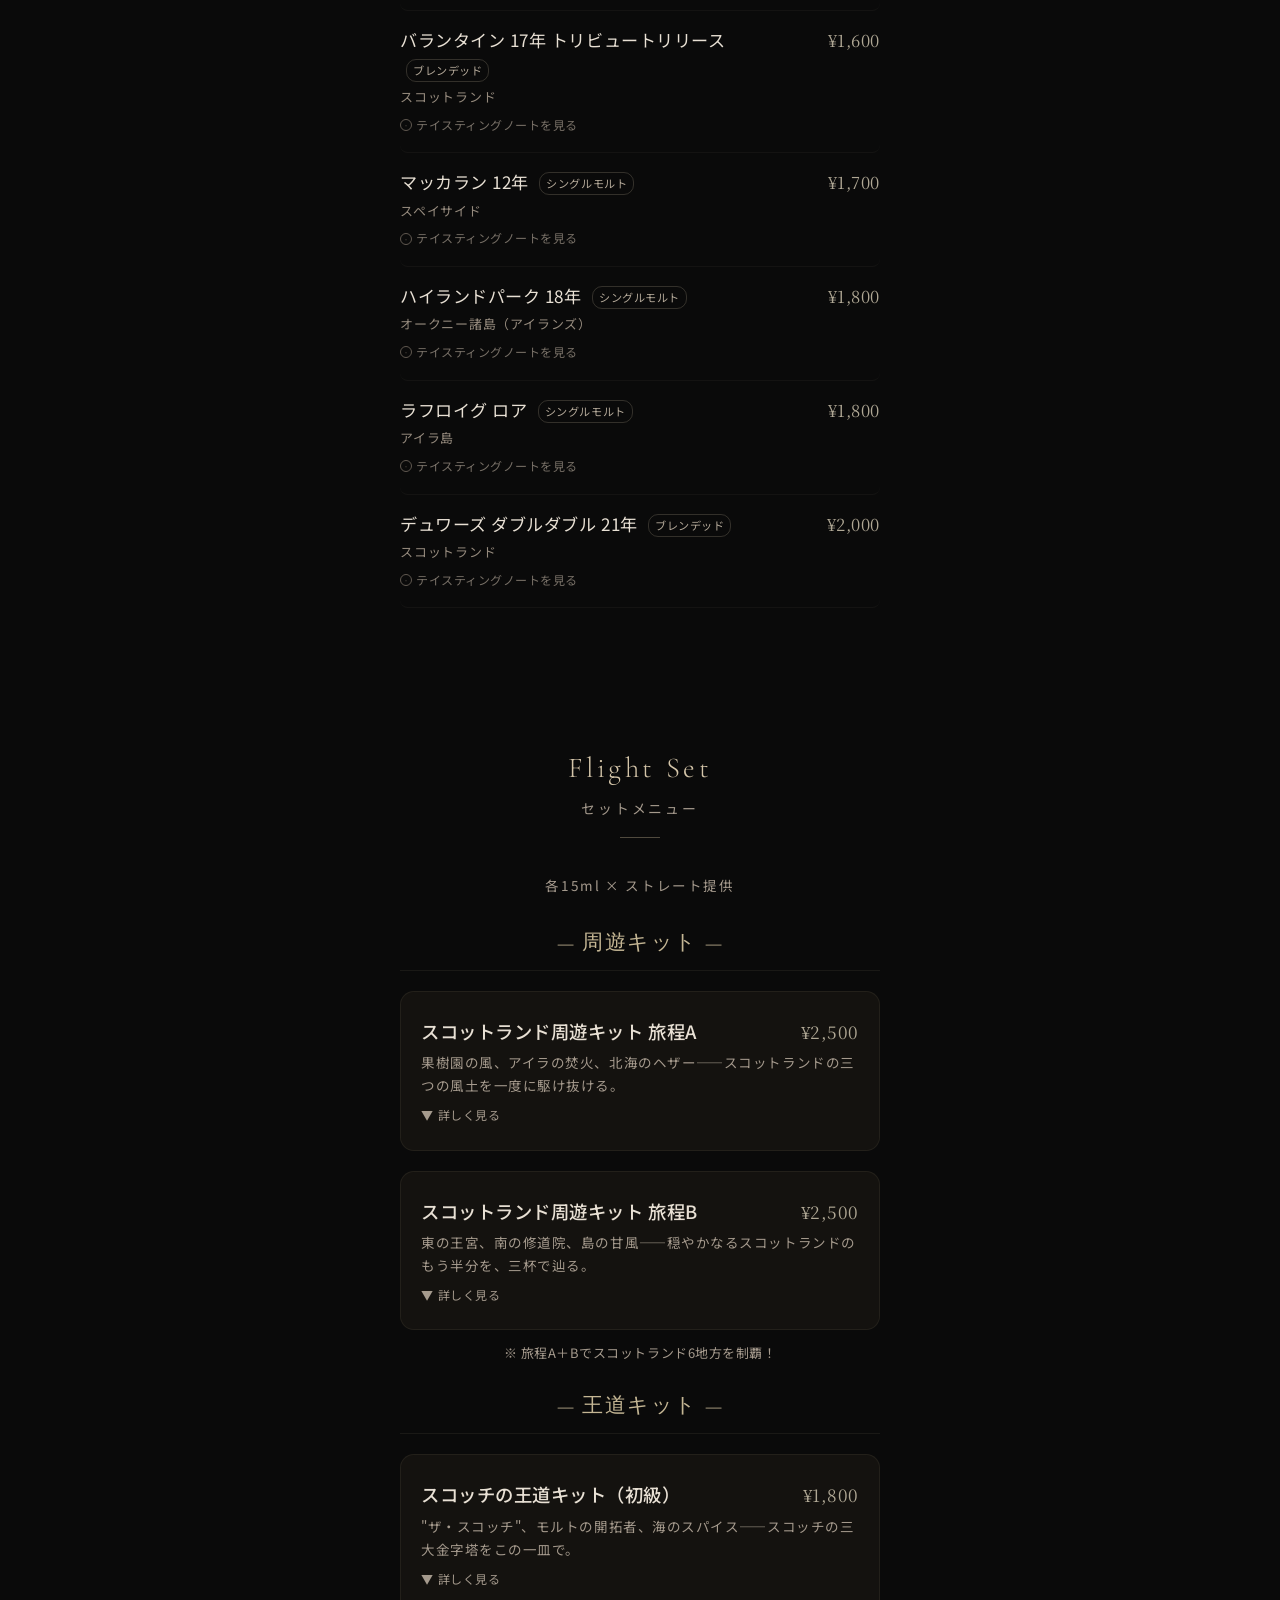
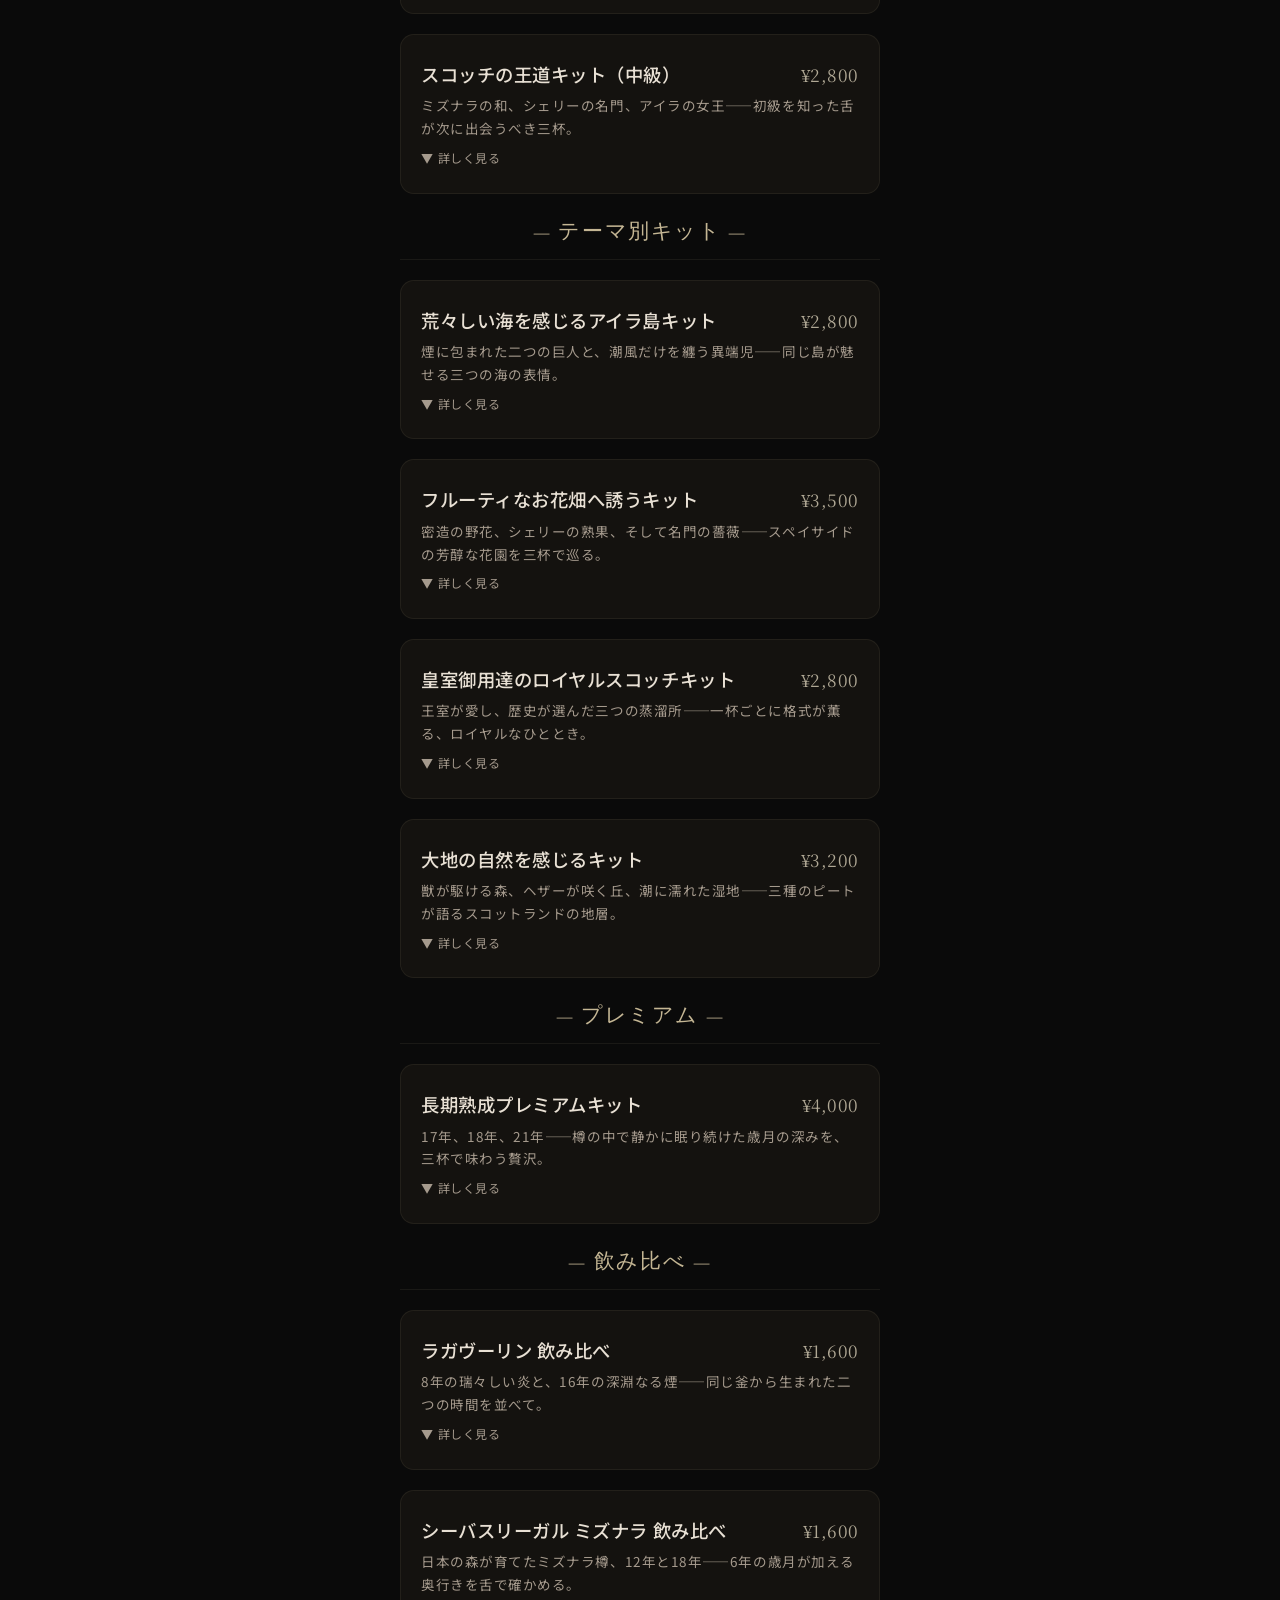
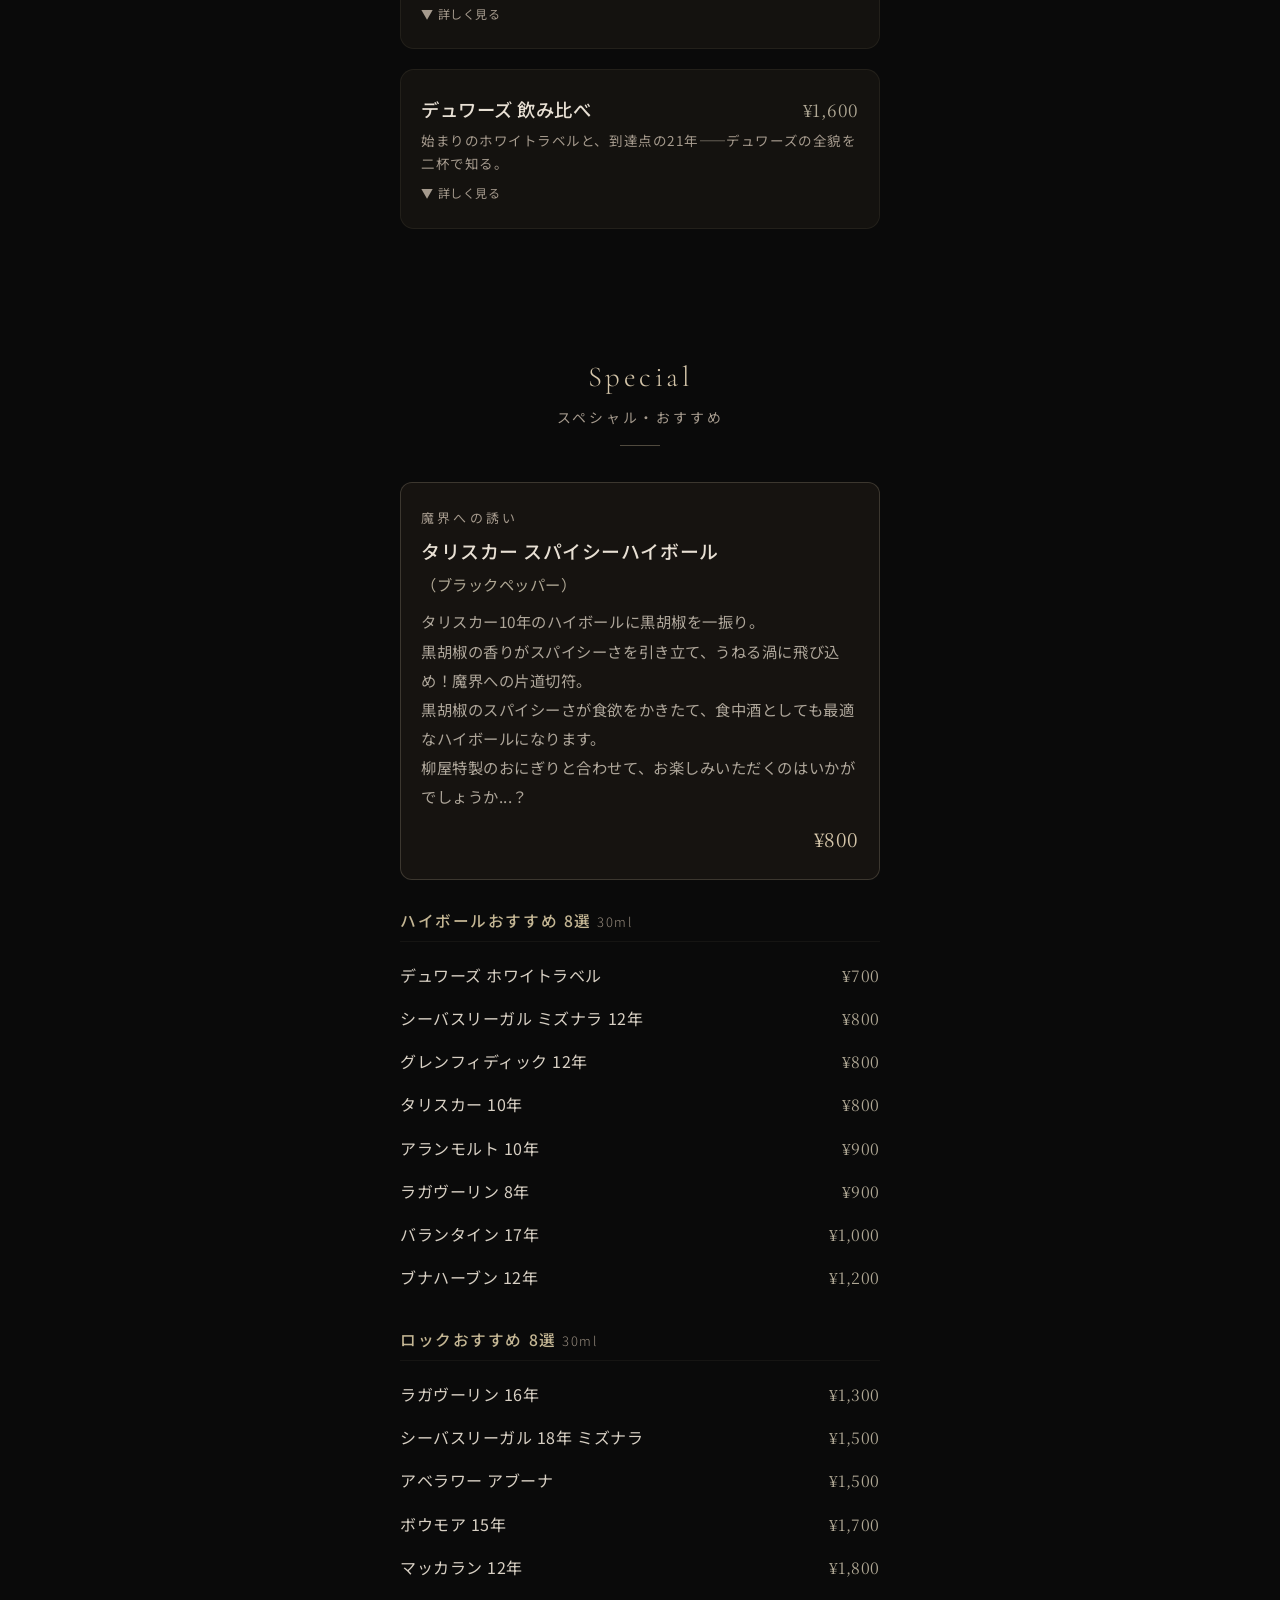
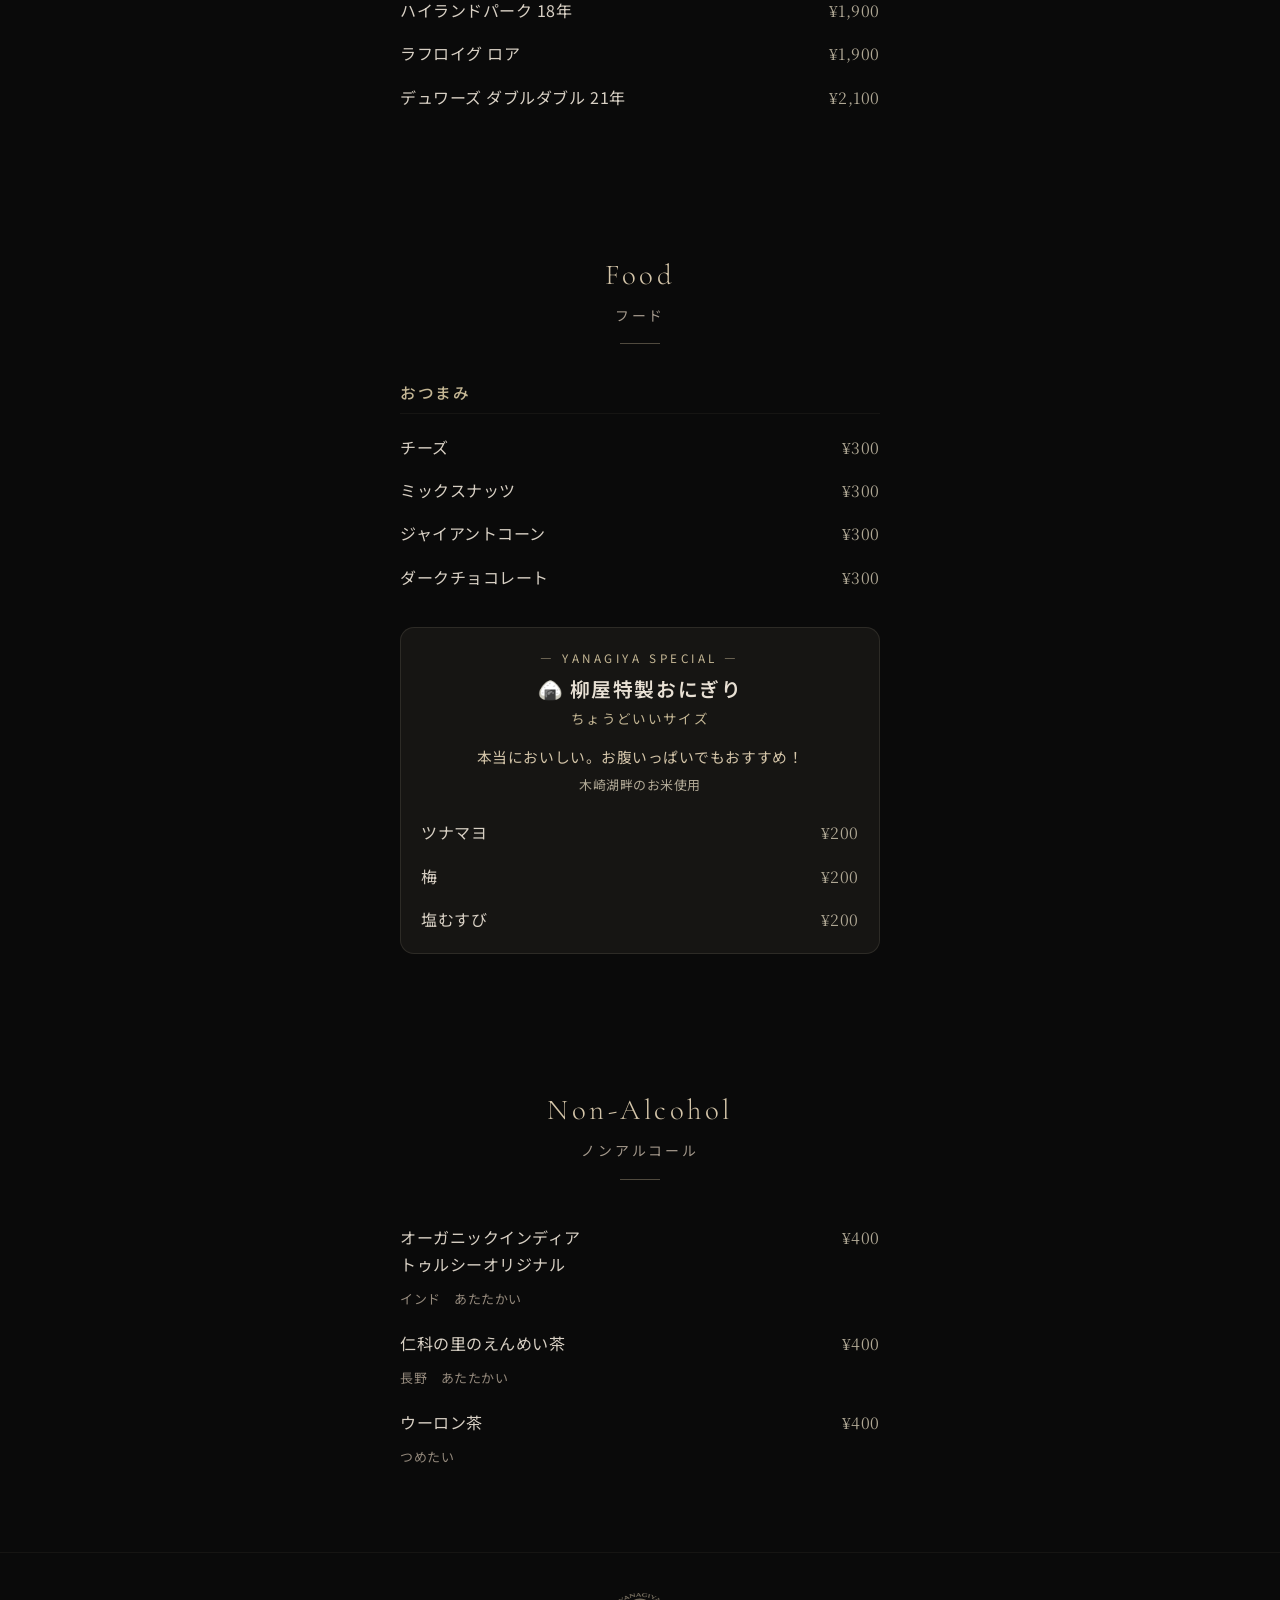
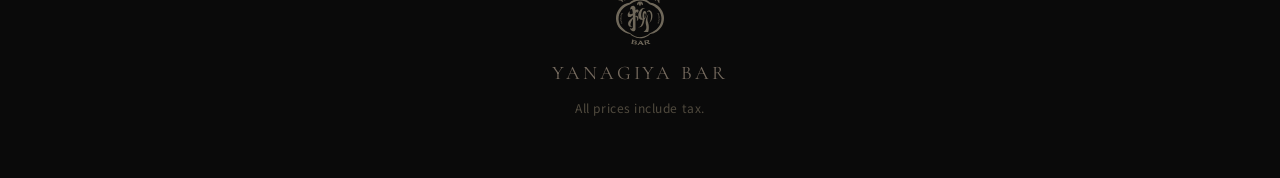
==== commit 93593566: "UI改善: フォント拡大・モーダルUX向上・フッターロゴ修正 - html font-size: 17px → 18px（全体さらに約6%拡大） - モーダル: 下スワイプで閉じるタッチジェスチャー実" ====
--- a/index.html
+++ b/index.html
@@ -11,7 +11,7 @@
    0. RESET & BASE
    ====================================== */
 *,*::before,*::after{margin:0;padding:0;box-sizing:border-box}
-html{font-size:17px;-webkit-text-size-adjust:100%;scroll-behavior:smooth}
+html{font-size:18px;-webkit-text-size-adjust:100%;scroll-behavior:smooth}
 body{
   font-family:'Noto Sans JP','Hiragino Kaku Gothic ProN',sans-serif;
   background:#0a0a0a;color:#e8e0d4;
@@ -185,7 +185,7 @@
   background:#151210;border:1px solid rgba(212,197,169,.1);
   border-radius:20px 20px 0 0;width:100%;max-width:520px;
   max-height:88svh;overflow-y:auto;
-  padding:28px 24px 40px;
+  padding:28px 24px 40px;position:relative;
   animation:slideUp .35s ease-out;
 }
 @keyframes slideUp{from{transform:translateY(100%)}to{transform:translateY(0)}}
@@ -248,6 +248,14 @@
   transition:all .3s;
 }
 .modal-close:hover{color:#d4c5a9;border-color:#d4c5a9}
+.modal-x{
+  position:absolute;top:16px;right:16px;width:36px;height:36px;
+  display:flex;align-items:center;justify-content:center;
+  font-size:1.2rem;color:#8a7e6b;border-radius:50%;
+  background:rgba(212,197,169,.08);transition:all .3s;
+  line-height:1;z-index:10;
+}
+.modal-x:hover{color:#d4c5a9;background:rgba(212,197,169,.15)}
 
 /* ======================================
    7. SET MENU
@@ -979,7 +987,7 @@
      FOOTER
      ============================================================ -->
 <footer class="footer">
-  <img class="footer-logo" src="https://www.genspark.ai/api/files/s/LUzzkb6N" alt="">
+  <img class="footer-logo" src="yanagiya-symbol.svg" alt="柳屋BAR">
   <div class="footer-name">YANAGIYA BAR</div>
   <div class="footer-copy">All prices include tax.</div>
 </footer>
@@ -989,6 +997,7 @@
      ============================================================ -->
 <div class="modal-overlay" id="modalOverlay" onclick="closeModal(event)">
   <div class="modal-card" id="modalCard" onclick="event.stopPropagation()">
+    <button class="modal-x" onclick="forceCloseModal()" aria-label="閉じる">✕</button>
     <div class="modal-handle"></div>
     <div class="modal-name" id="mName"></div>
     <div class="modal-price" id="mPrice"></div>
@@ -1260,9 +1269,51 @@
 }
 function closeModal(e){
   if(e && e.target && e.target !== document.getElementById('modalOverlay')) return;
-  document.getElementById('modalOverlay').classList.remove('open');
-  document.body.style.overflow = '';
-}
+  forceCloseModal();
+}
+function forceCloseModal(){
+  const card = document.getElementById('modalCard');
+  card.style.transition = 'transform .25s ease-in';
+  card.style.transform = 'translateY(100%)';
+  setTimeout(() => {
+    document.getElementById('modalOverlay').classList.remove('open');
+    document.body.style.overflow = '';
+    card.style.transition = '';
+    card.style.transform = '';
+  }, 250);
+}
+
+/* ---------- SWIPE TO CLOSE ---------- */
+(function(){
+  const card = document.getElementById('modalCard');
+  let startY = 0, currentY = 0, isDragging = false;
+  card.addEventListener('touchstart', function(e){
+    if(card.scrollTop > 0) return;
+    startY = e.touches[0].clientY;
+    currentY = startY;
+    isDragging = true;
+    card.style.transition = 'none';
+  }, {passive:true});
+  card.addEventListener('touchmove', function(e){
+    if(!isDragging) return;
+    currentY = e.touches[0].clientY;
+    const dy = currentY - startY;
+    if(dy > 0){
+      card.style.transform = 'translateY(' + dy + 'px)';
+    }
+  }, {passive:true});
+  card.addEventListener('touchend', function(){
+    if(!isDragging) return;
+    isDragging = false;
+    const dy = currentY - startY;
+    if(dy > 100){
+      forceCloseModal();
+    } else {
+      card.style.transition = 'transform .2s ease-out';
+      card.style.transform = '';
+    }
+  });
+})();
 
 /* ---------- SET MENU TOGGLE ---------- */
 function toggleSet(card){
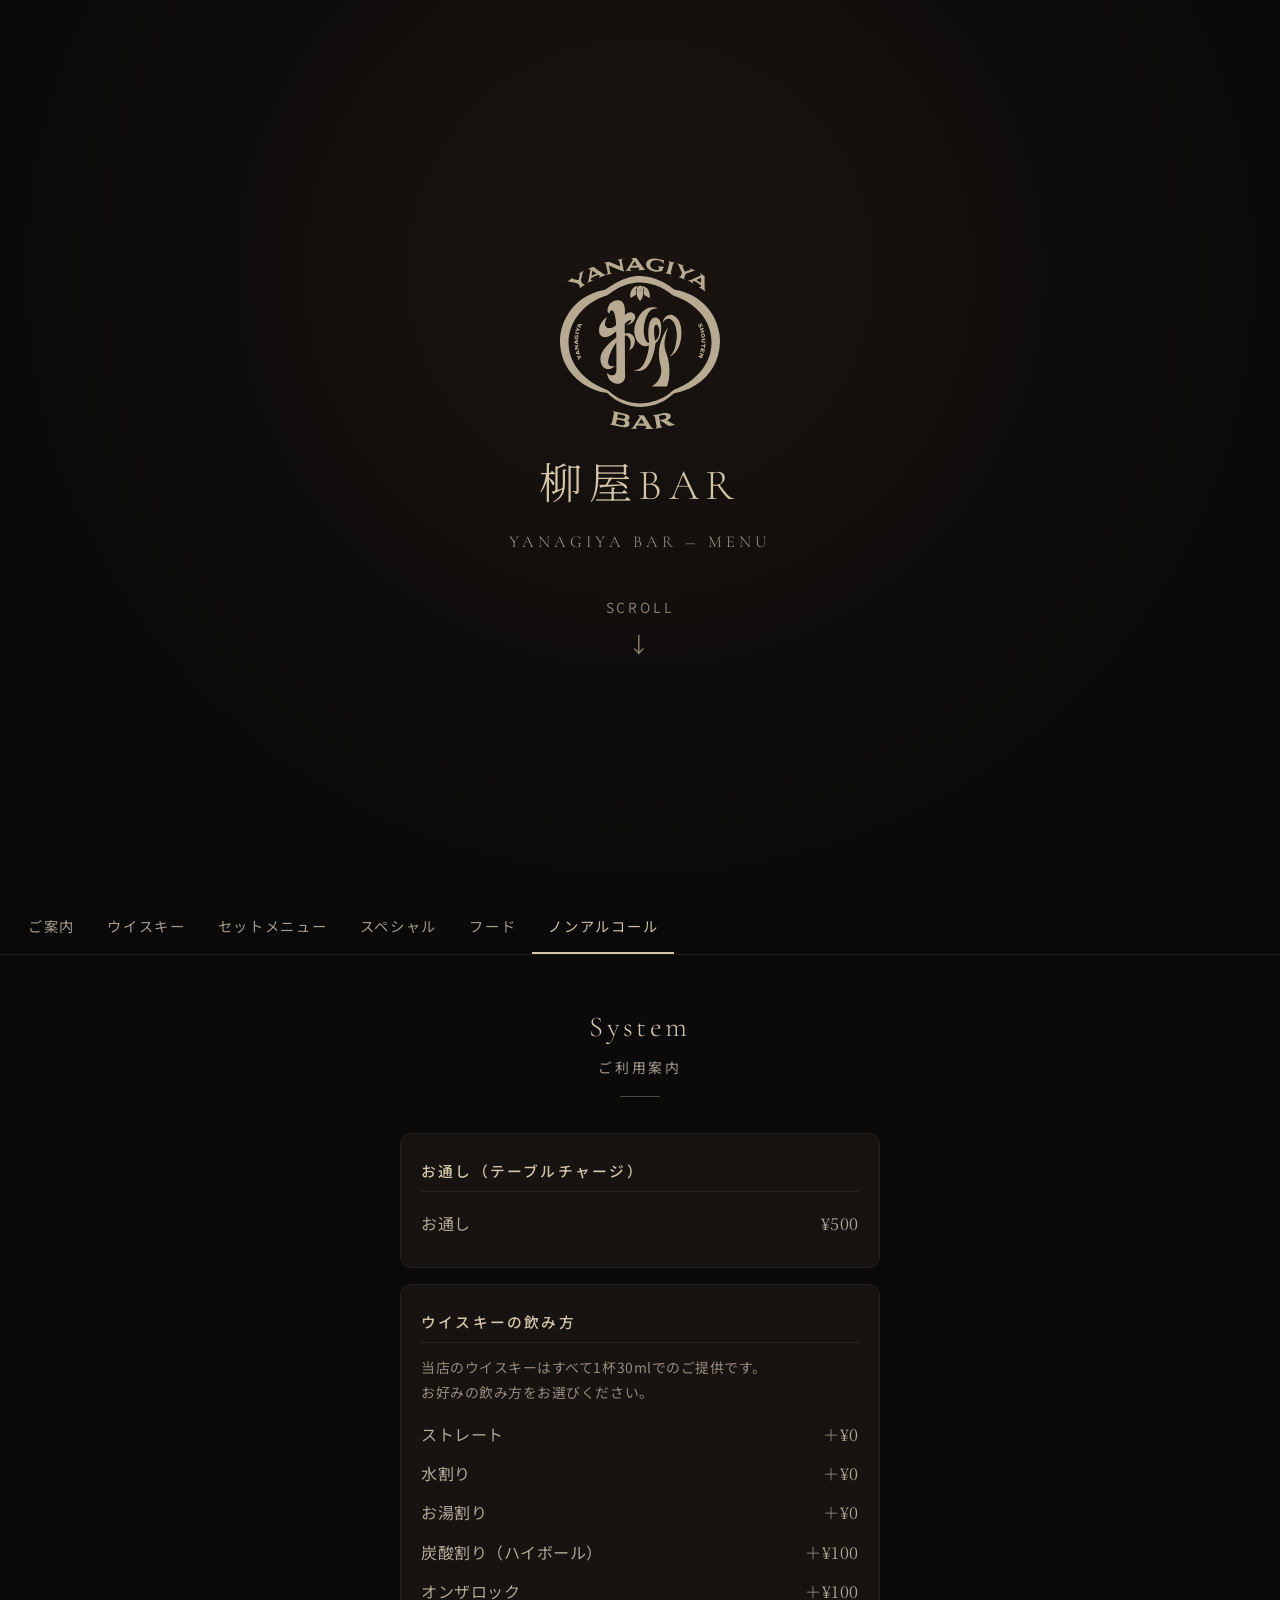
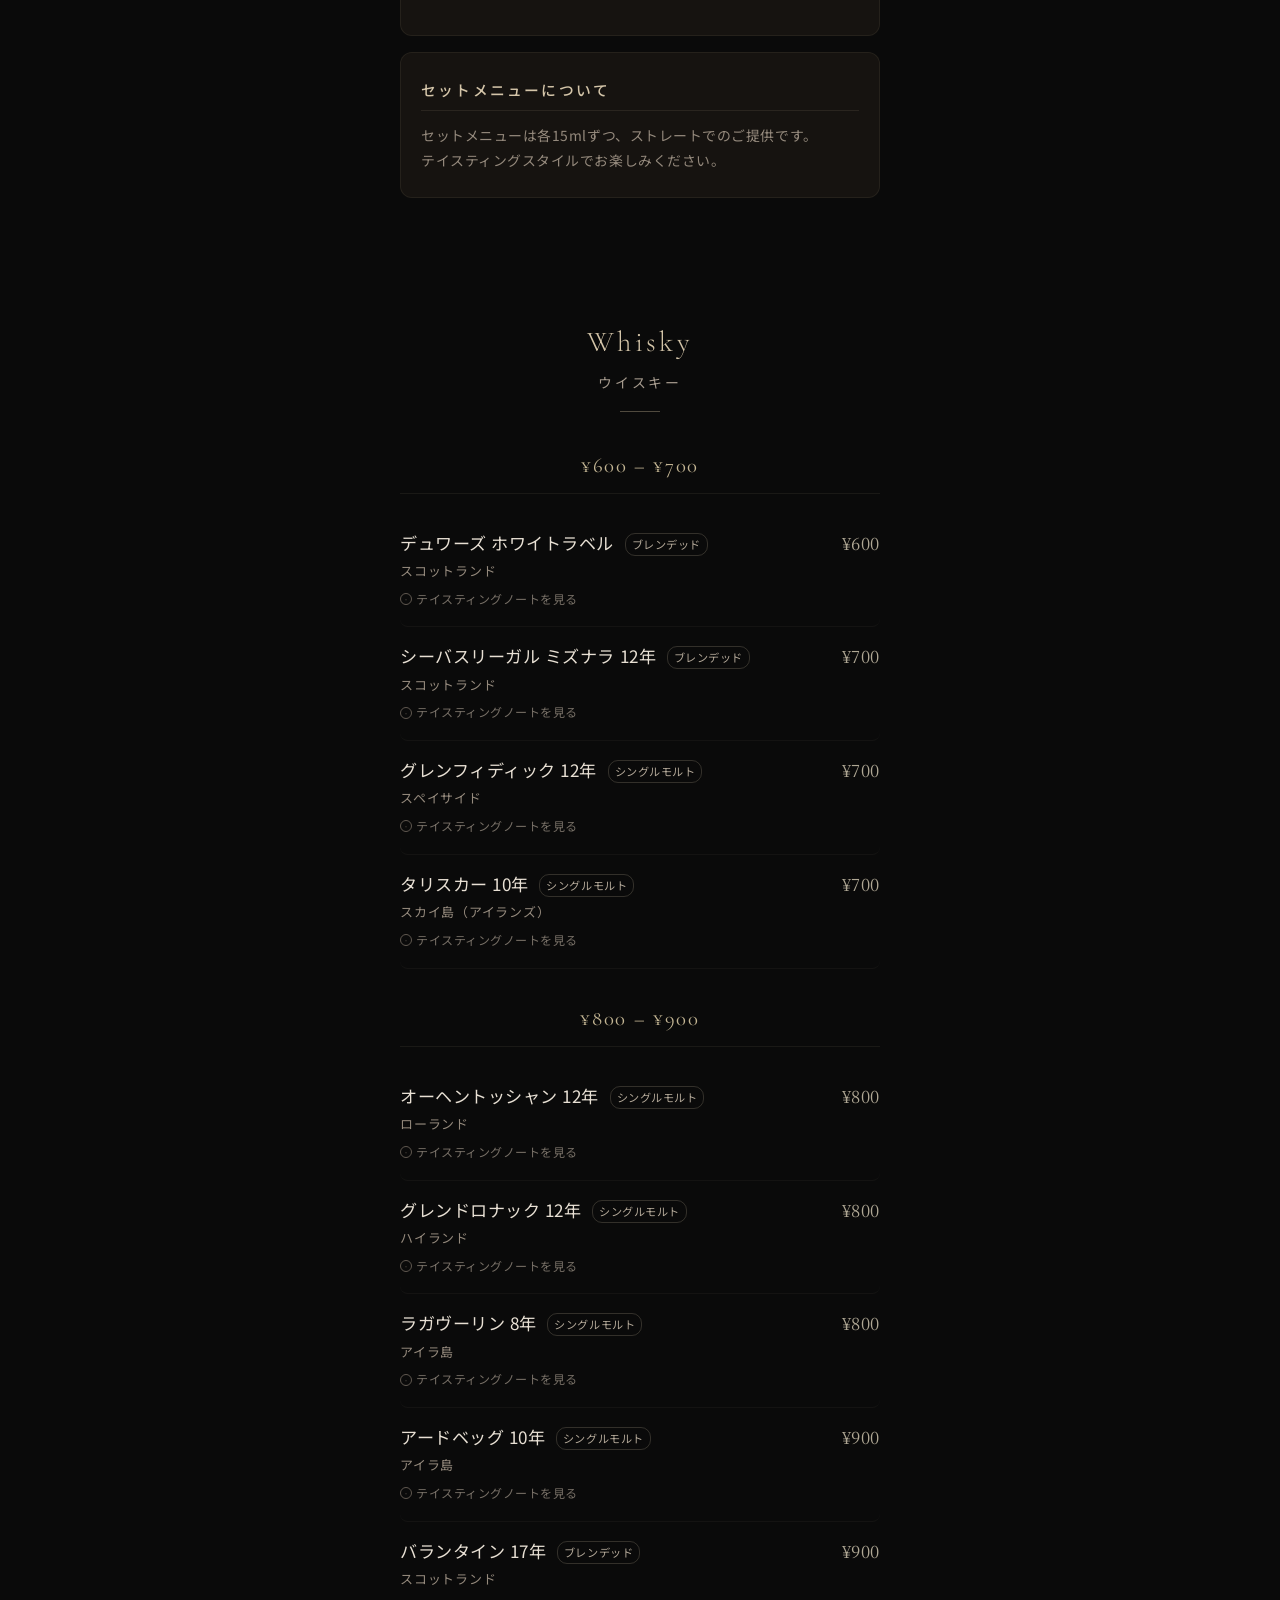
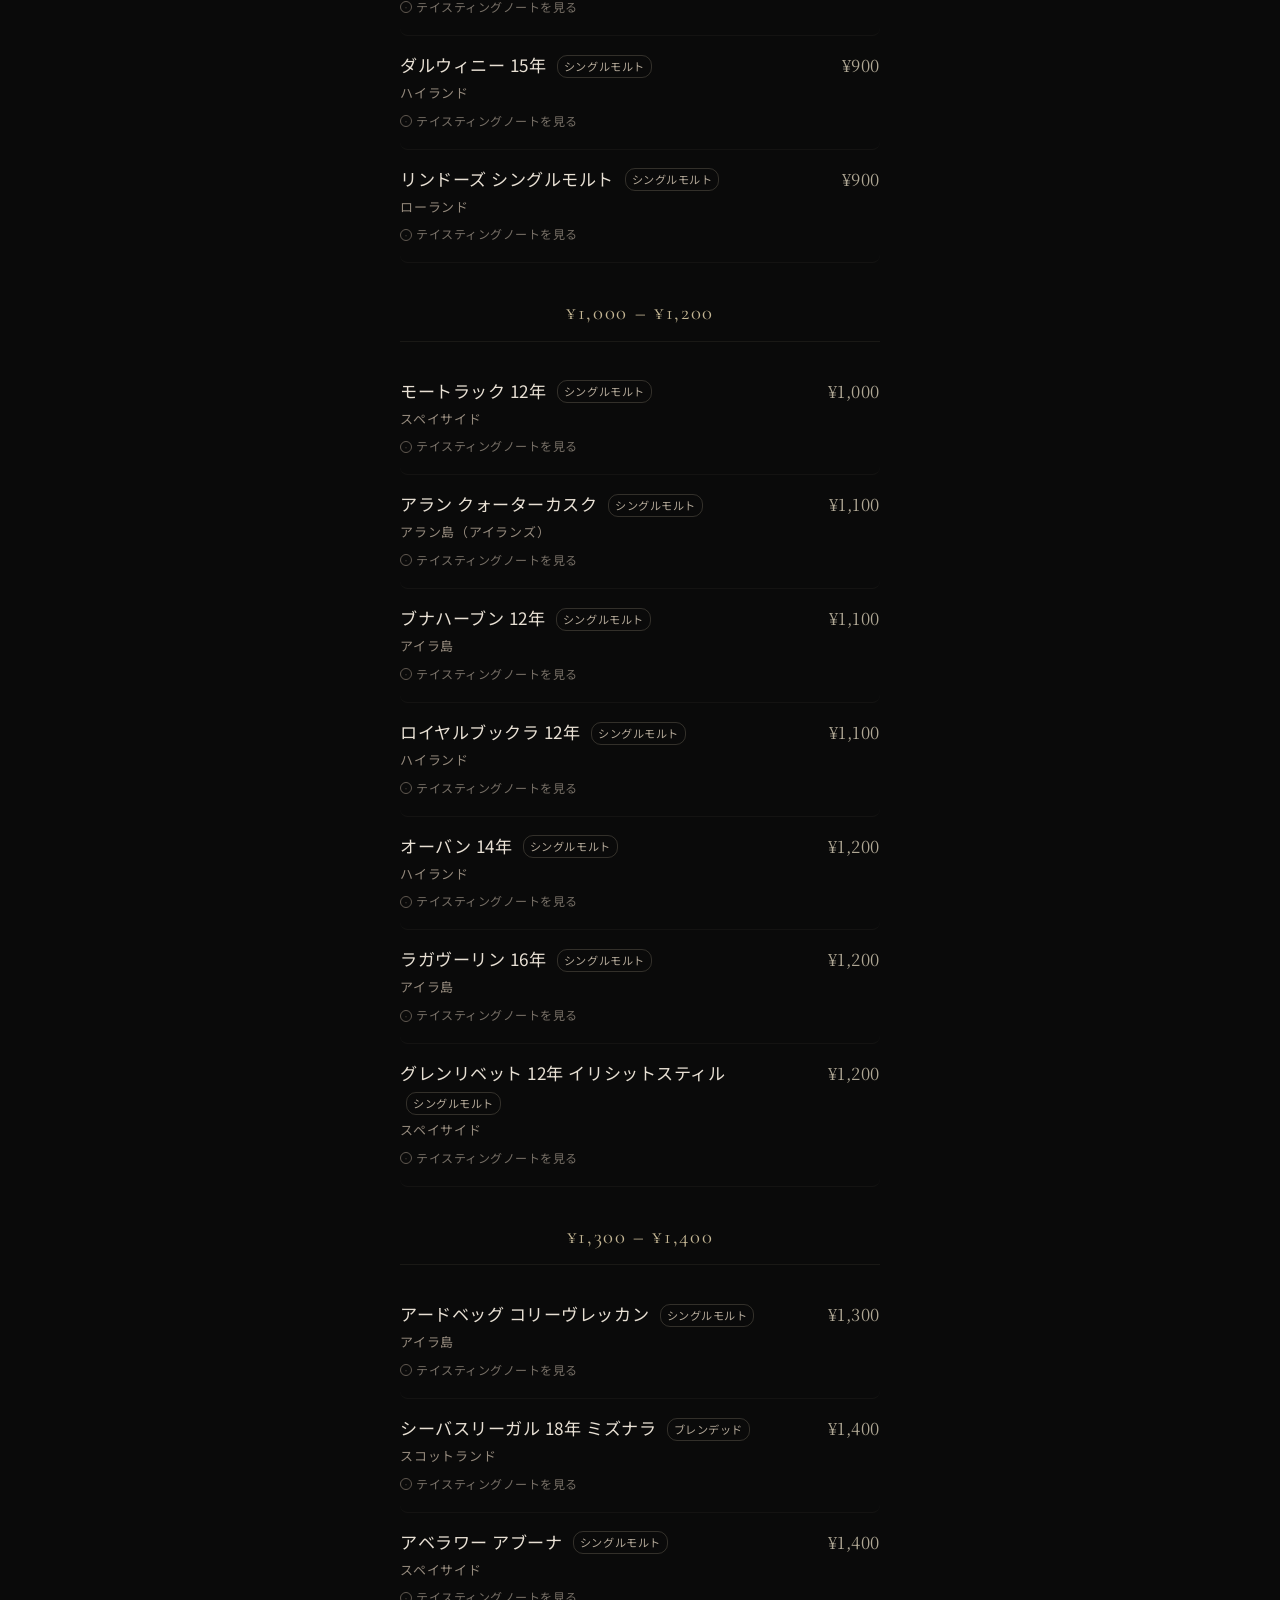
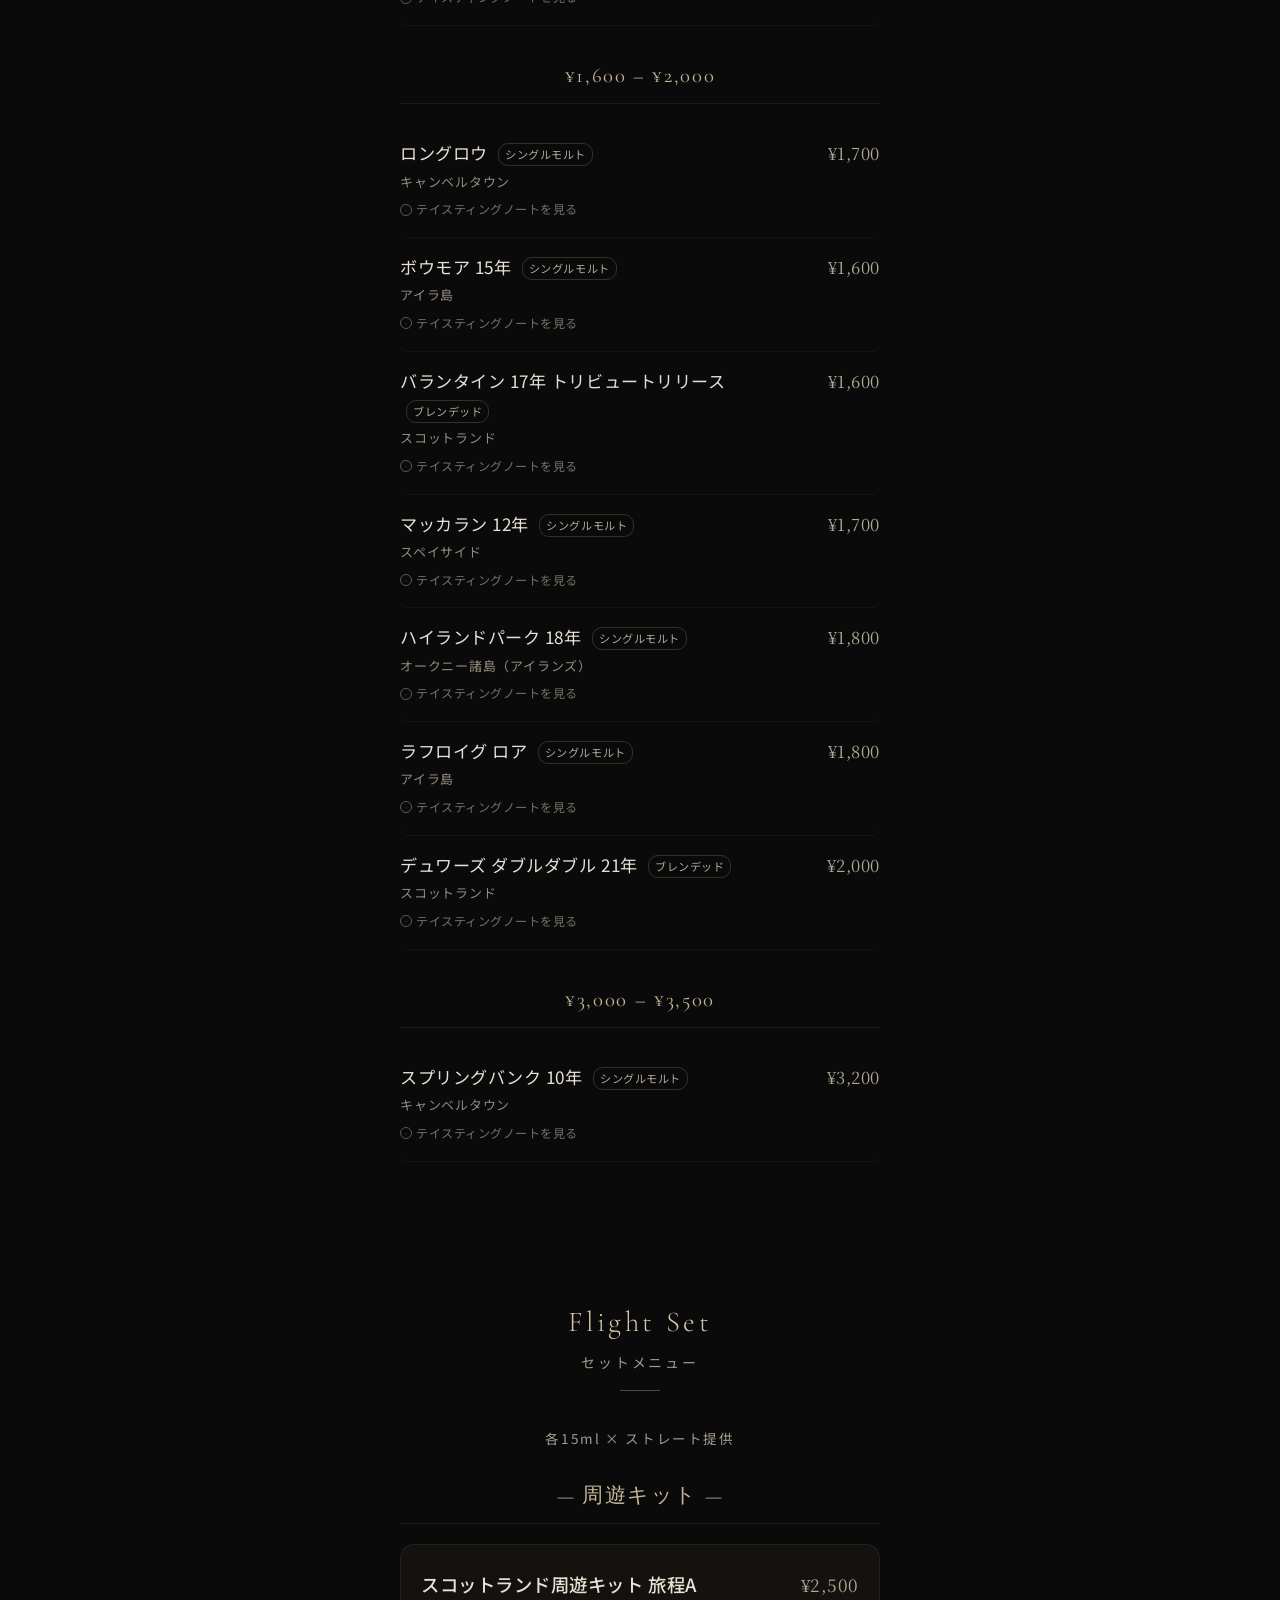
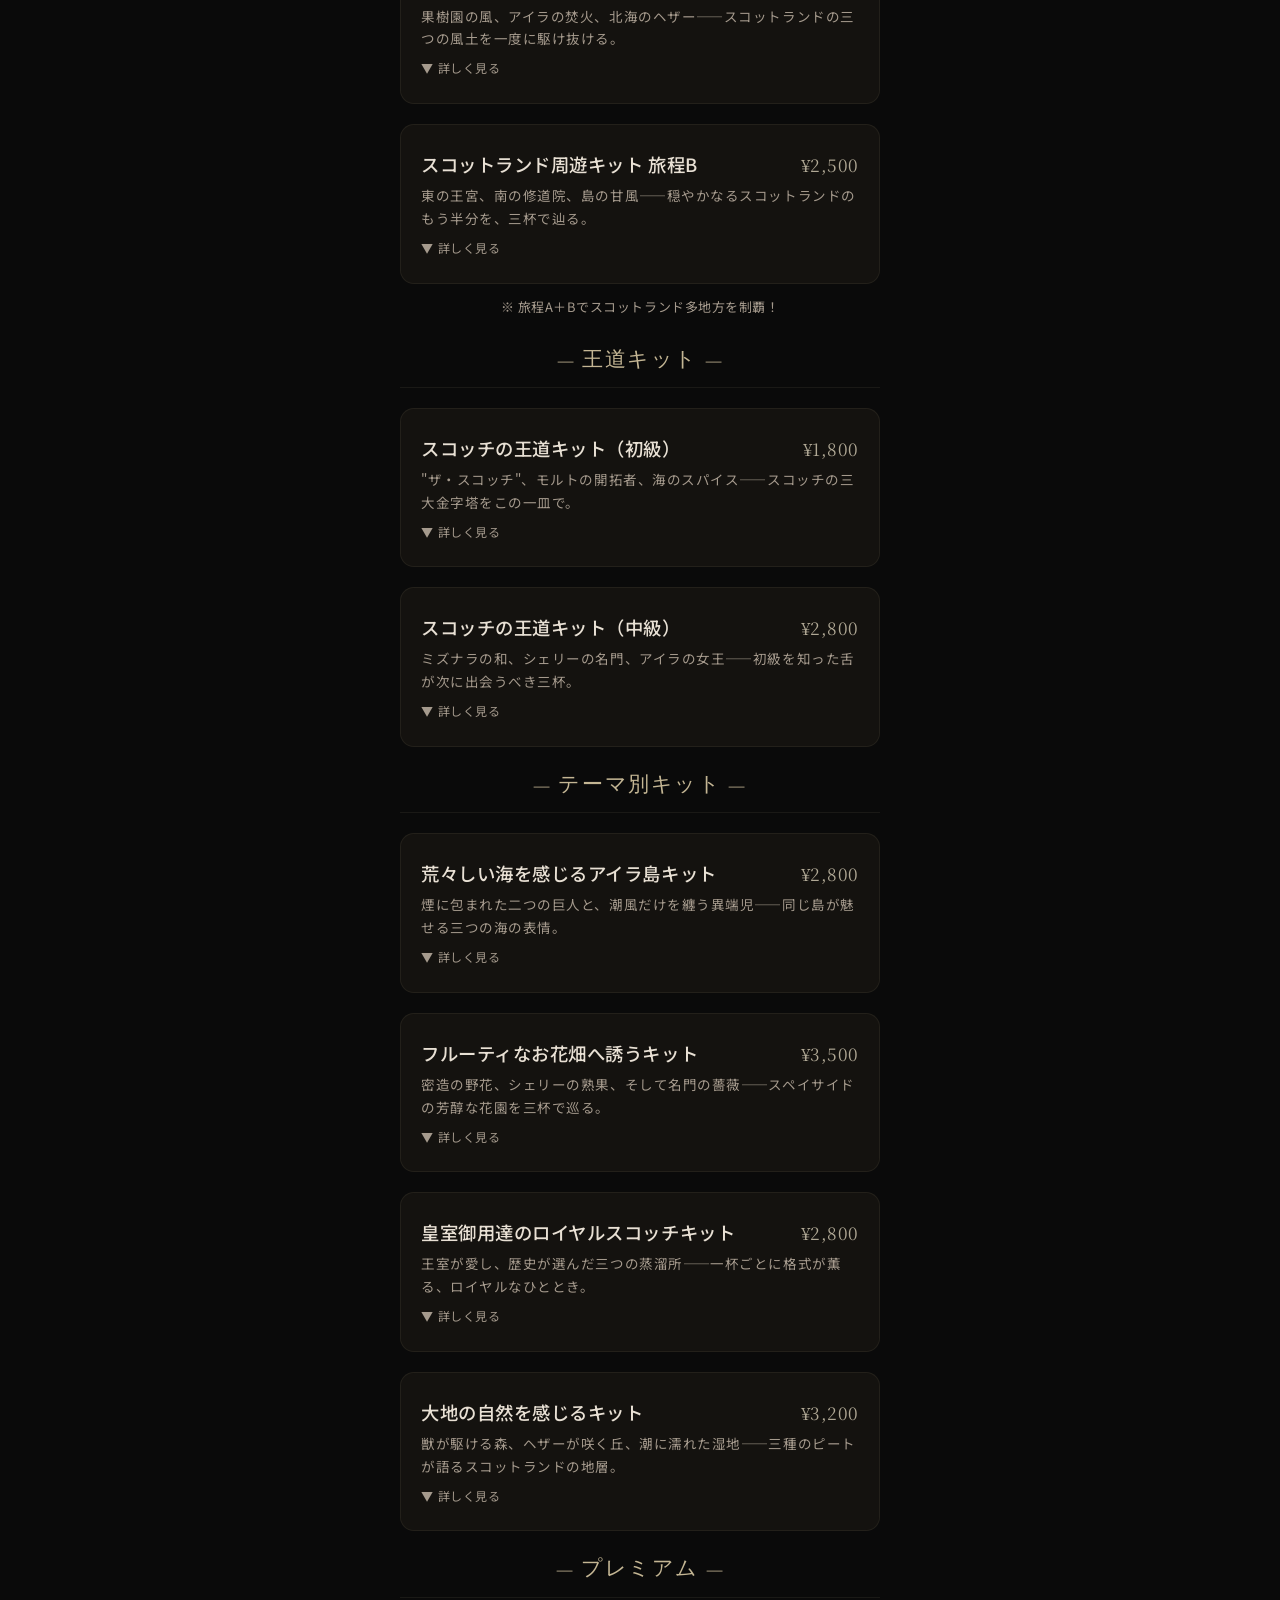
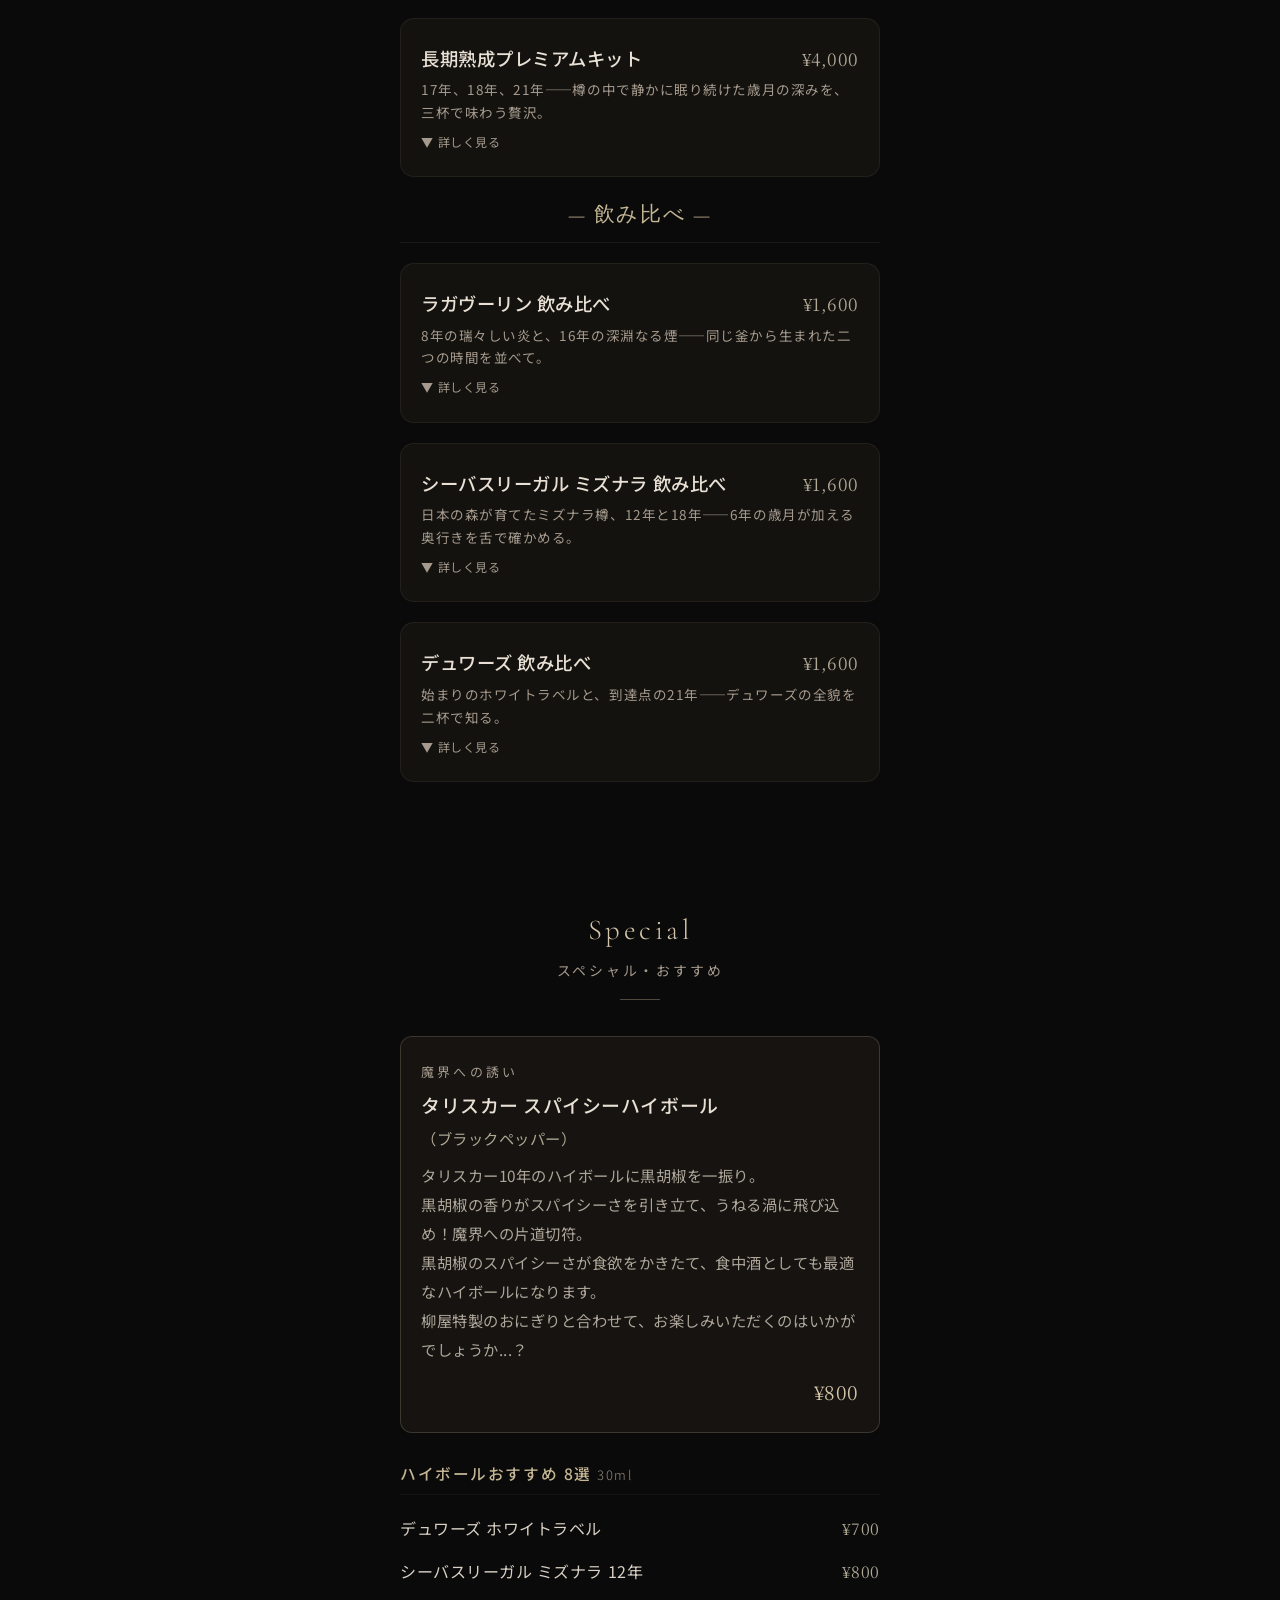
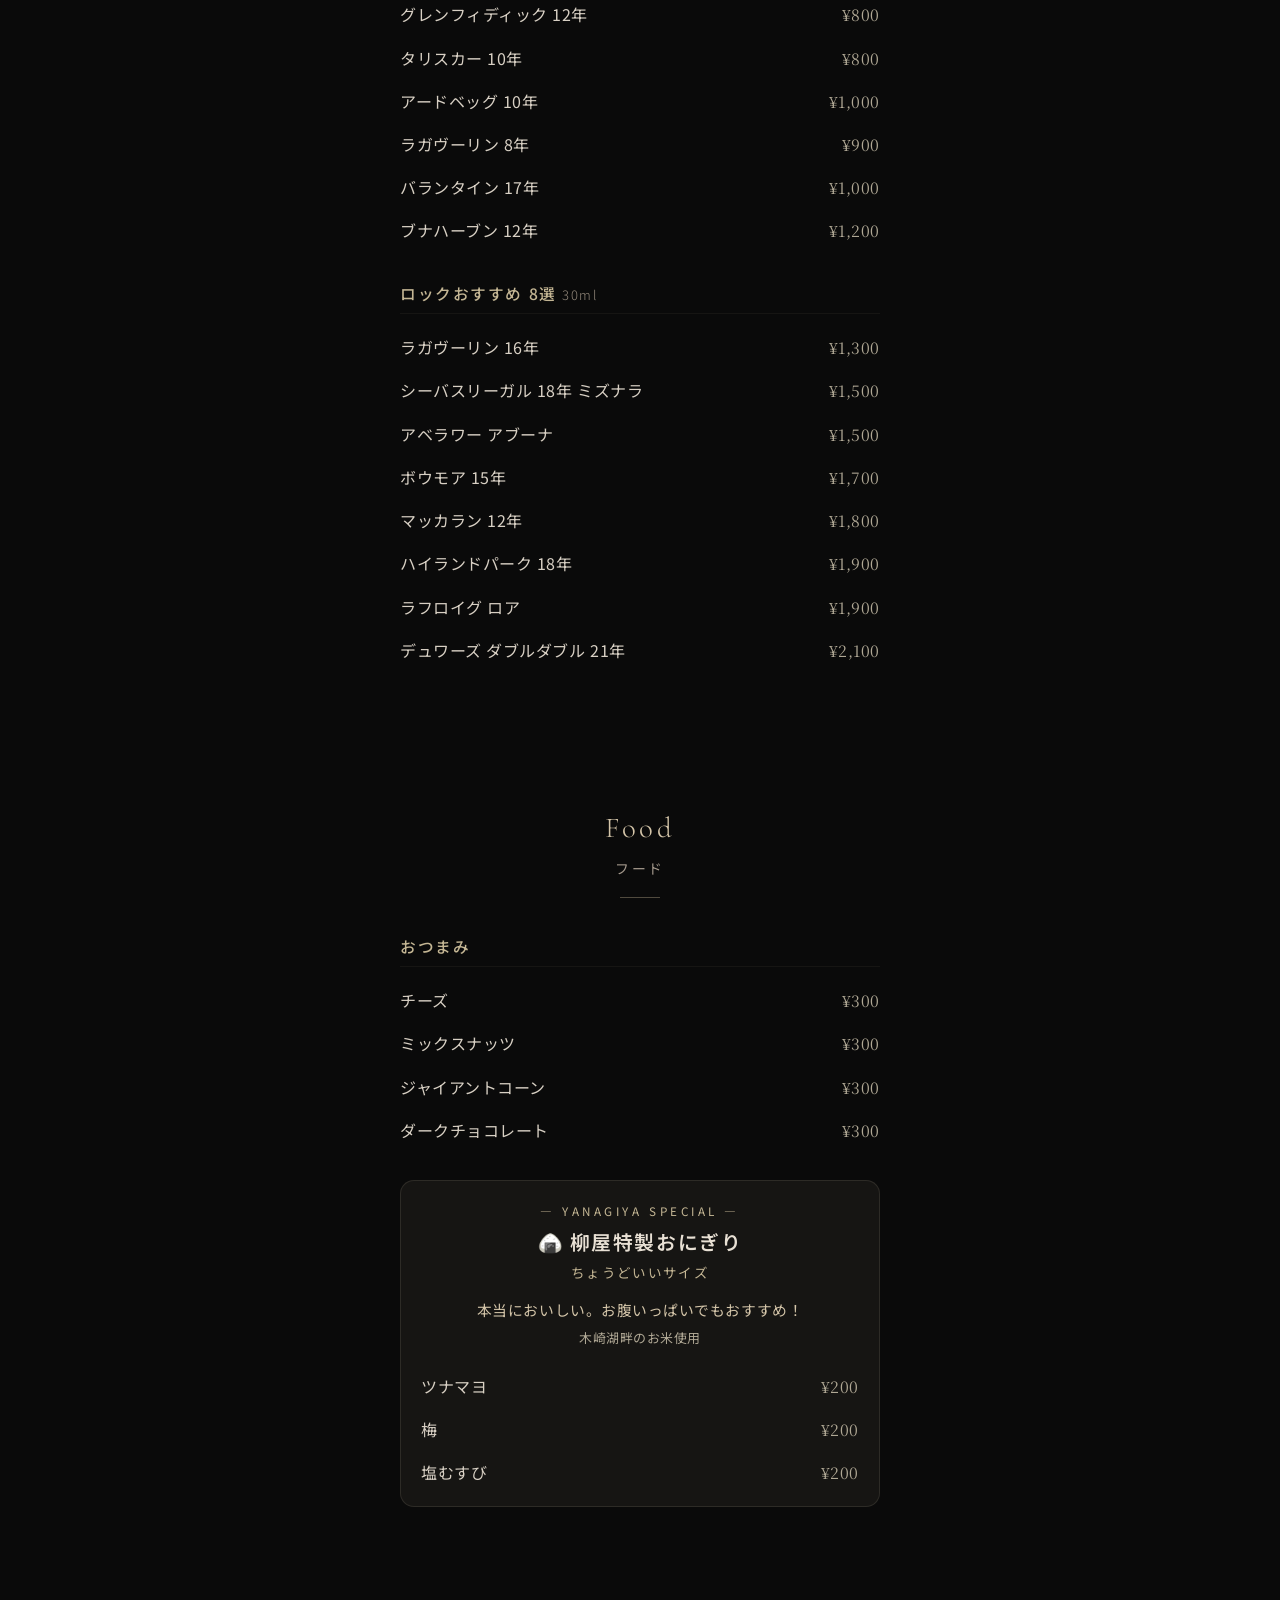
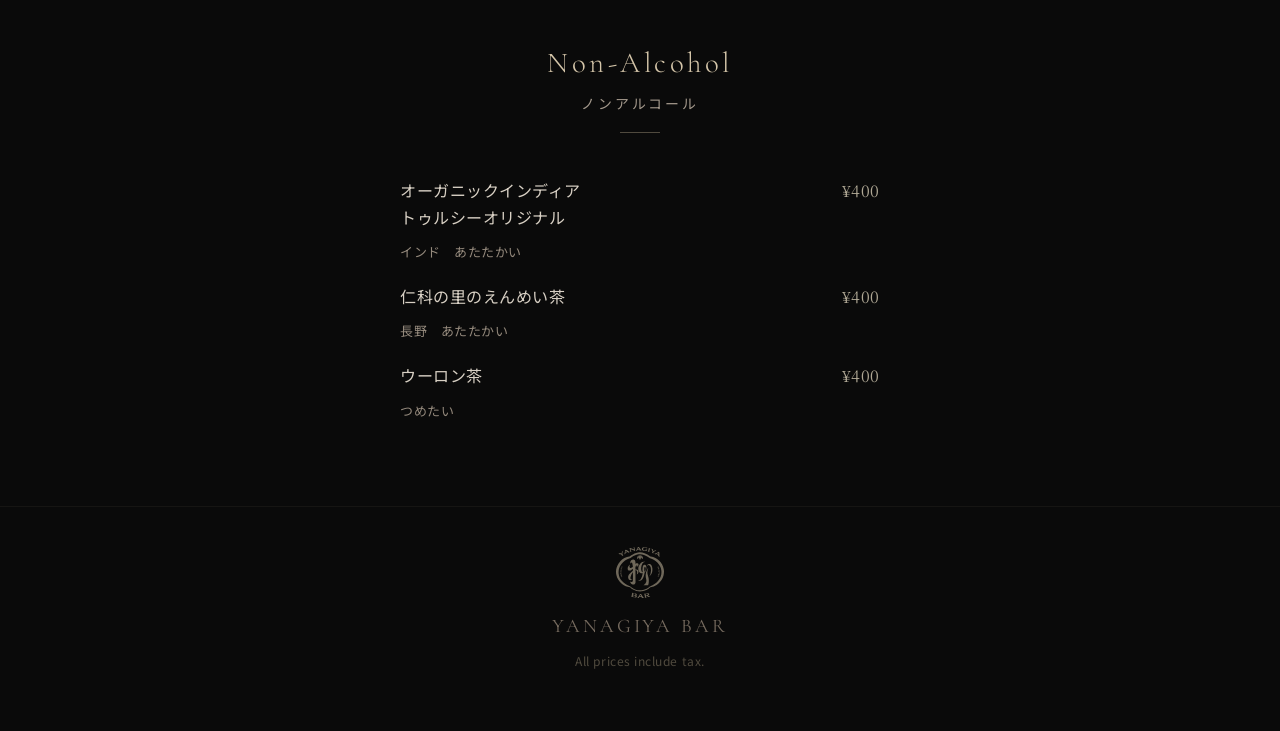
==== commit a208477e: "ウイスキーメニュー更新：新5品追加・アランモルト10年削除 追加：オーヘントッシャン12年 / アードベッグ10年 / アランクォーターカスク / スプリングバンク10年 / ロングロウ 削除：アラン" ====
--- a/index.html
+++ b/index.html
@@ -460,12 +460,12 @@
   <div class="price-band">
     <div class="price-band-title">¥800 – ¥900</div>
 
-    <div class="whisky-item" onclick="openModal('arran10')">
-      <div class="whisky-top">
-        <div class="whisky-name">アランモルト 10年 <span class="tag">シングルモルト</span></div>
+    <div class="whisky-item" onclick="openModal('auchentoshan12')">
+      <div class="whisky-top">
+        <div class="whisky-name">オーヘントッシャン 12年 <span class="tag">シングルモルト</span></div>
         <span class="whisky-price-inline">¥800</span>
       </div>
-      <div class="whisky-origin">アラン島（アイランズ）</div>
+      <div class="whisky-origin">ローランド</div>
       <div class="detail-badge">テイスティングノートを見る</div>
     </div>
 
@@ -482,6 +482,15 @@
       <div class="whisky-top">
         <div class="whisky-name">ラガヴーリン 8年 <span class="tag">シングルモルト</span></div>
         <span class="whisky-price-inline">¥800</span>
+      </div>
+      <div class="whisky-origin">アイラ島</div>
+      <div class="detail-badge">テイスティングノートを見る</div>
+    </div>
+
+    <div class="whisky-item" onclick="openModal('ardbeg10')">
+      <div class="whisky-top">
+        <div class="whisky-name">アードベッグ 10年 <span class="tag">シングルモルト</span></div>
+        <span class="whisky-price-inline">¥900</span>
       </div>
       <div class="whisky-origin">アイラ島</div>
       <div class="detail-badge">テイスティングノートを見る</div>
@@ -528,6 +537,15 @@
       <div class="detail-badge">テイスティングノートを見る</div>
     </div>
 
+    <div class="whisky-item" onclick="openModal('arran-qc')">
+      <div class="whisky-top">
+        <div class="whisky-name">アラン クォーターカスク <span class="tag">シングルモルト</span></div>
+        <span class="whisky-price-inline">¥1,100</span>
+      </div>
+      <div class="whisky-origin">アラン島（アイランズ）</div>
+      <div class="detail-badge">テイスティングノートを見る</div>
+    </div>
+
     <div class="whisky-item" onclick="openModal('bunnahabhain12')">
       <div class="whisky-top">
         <div class="whisky-name">ブナハーブン 12年 <span class="tag">シングルモルト</span></div>
@@ -610,6 +628,15 @@
   <div class="price-band">
     <div class="price-band-title">¥1,600 – ¥2,000</div>
 
+    <div class="whisky-item" onclick="openModal('longrow')">
+      <div class="whisky-top">
+        <div class="whisky-name">ロングロウ <span class="tag">シングルモルト</span></div>
+        <span class="whisky-price-inline">¥1,700</span>
+      </div>
+      <div class="whisky-origin">キャンベルタウン</div>
+      <div class="detail-badge">テイスティングノートを見る</div>
+    </div>
+
     <div class="whisky-item" onclick="openModal('bowmore15')">
       <div class="whisky-top">
         <div class="whisky-name">ボウモア 15年 <span class="tag">シングルモルト</span></div>
@@ -661,6 +688,20 @@
         <span class="whisky-price-inline">¥2,000</span>
       </div>
       <div class="whisky-origin">スコットランド</div>
+      <div class="detail-badge">テイスティングノートを見る</div>
+    </div>
+  </div>
+
+  <!-- ¥3,000–¥3,500 -->
+  <div class="price-band">
+    <div class="price-band-title">¥3,000 – ¥3,500</div>
+
+    <div class="whisky-item" onclick="openModal('springbank10')">
+      <div class="whisky-top">
+        <div class="whisky-name">スプリングバンク 10年 <span class="tag">シングルモルト</span></div>
+        <span class="whisky-price-inline">¥3,200</span>
+      </div>
+      <div class="whisky-origin">キャンベルタウン</div>
       <div class="detail-badge">テイスティングノートを見る</div>
     </div>
   </div>
@@ -707,12 +748,12 @@
       <div class="included">
         <li>ロイヤルブックラ 12年（ハイランド）</li>
         <li>リンドーズ シングルモルト（ローランド）</li>
-        <li>アランモルト 10年（アラン島）</li>
-      </div>
-    </div>
-  </div>
-
-  <p style="font-size:.72rem;color:#a59a8d;text-align:center;margin:-8px 0 24px;">※ 旅程A＋Bでスコットランド6地方を制覇！</p>
+        <li>オーヘントッシャン 12年（ローランド）</li>
+      </div>
+    </div>
+  </div>
+
+  <p style="font-size:.72rem;color:#a59a8d;text-align:center;margin:-8px 0 24px;">※ 旅程A＋Bでスコットランド多地方を制覇！</p>
 
   <!-- 王道キット -->
   <div class="price-band-title">— 王道キット —</div>
@@ -910,7 +951,7 @@
     <div class="food-row"><span class="food-name">シーバスリーガル ミズナラ 12年</span><span class="food-price">¥800</span></div>
     <div class="food-row"><span class="food-name">グレンフィディック 12年</span><span class="food-price">¥800</span></div>
     <div class="food-row"><span class="food-name">タリスカー 10年</span><span class="food-price">¥800</span></div>
-    <div class="food-row"><span class="food-name">アランモルト 10年</span><span class="food-price">¥900</span></div>
+    <div class="food-row"><span class="food-name">アードベッグ 10年</span><span class="food-price">¥1,000</span></div>
     <div class="food-row"><span class="food-name">ラガヴーリン 8年</span><span class="food-price">¥900</span></div>
     <div class="food-row"><span class="food-name">バランタイン 17年</span><span class="food-price">¥1,000</span></div>
     <div class="food-row"><span class="food-name">ブナハーブン 12年</span><span class="food-price">¥1,200</span></div>
@@ -1057,14 +1098,50 @@
     finish:'胡椒のようなスパイシーなロングフィニッシュ',
     desc:'1830年創業、スカイ島唯一の蒸溜所。MADE BY THE SEAを体現する、海のミネラルと力強いピートが融合した唯一無二のモルト。島の荒々しい海岸線を一杯に閉じ込めた雄渾な傑作。'
   },
-  'arran10': {
-    name:'アランモルト 10年', price:'¥800（税込）',
+  'auchentoshan12': {
+    name:'オーヘントッシャン 12年', price:'¥800（税込）',
+    type:'シングルモルト', region:'ローランド',
+    color:'澄み切った黄金色', colorHex:'#d4c050',
+    aroma:'繊細なクリームブリュレ、爽やかなシトラス、香ばしいナッツ、若葉の清々しい香り',
+    palate:'口当たりは極めて滑らかで、芳醇なオレンジとライムの甘みが広がり、洗練された調和を奏でる',
+    finish:'穏やかなジンジャーの温かみと香ばしいナッツの余韻が長く続き、心地よい幕を閉じる',
+    desc:'ローランド地方を代表する銘柄。伝統的な3回蒸溜でつくられる、非常に滑らかでライトなシングルモルトウイスキー。バーボン樽とシェリー樽で12年以上熟成され、幾重にも立ちのぼる繊細な香りから始まり、スムースな飲み口にアーモンドやキャラメル様の甘さ、シトラスの甘酸が漂い、ジンジャーやナッツのようなドライな感覚の余韻が楽しめる。三回蒸溜が織りなす軽やかさと複雑な香味が、都会的で洗練されたひとときを演出する逸品。'
+  },
+  'ardbeg10': {
+    name:'アードベッグ 10年', price:'¥900（税込）',
+    type:'シングルモルト', region:'アイラ島',
+    color:'輝かしい淡い黄金色', colorHex:'#d4b84a',
+    aroma:'潮風、タールロープ、強烈なスモーキーさ、柑橘系の爽やかさ、ダークチョコレート',
+    palate:'爆発的なピートの風味に、レモンとライムの爽やかさ、黒胡椒のスパイス、バターミルクと熟した果実が続く',
+    finish:'長くスモーキーな余韻が続き、焦げたエスプレッソとトーストしたアーモンドのニュアンスが残る',
+    desc:'アイラ島で造られる、世界中で最もピート香が強く、スモーキーで、複雑な味わいのシングルモルト。業界最高水準の50〜60ppmのピート含有量を誇る。2008年にはワールド・ウイスキー・オブ・ザ・イヤーを受賞。柑橘系の爽やかさ、潮気、ビターチョコのようなコクがあり、熱狂的なファンに愛されるフラッグシップボトル。世界最高峰のピーテッドモルトとして崇められる、圧倒的な個性と複雑さを誇るアイラの至宝。'
+  },
+  'arran-qc': {
+    name:'アラン クォーターカスク', price:'¥1,100（税込）',
     type:'シングルモルト', region:'アラン島（アイランズ）',
-    color:'淡い金色', colorHex:'#d4aa4f',
-    aroma:'蜂蜜、砂糖漬けシトラス、リコリス、バタースコッチ、バニラ',
-    palate:'フルーティでクリーミー、自然な甘み、バニラ、ほのかなシナモン',
-    finish:'上品で長いフィニッシュ',
-    desc:'1995年創業、スコットランド南西のアラン島に位置する比較的新しい蒸溜所のフラッグシップ。ノンピートの大麦麦芽を使用し、バーボン樽とシェリー樽の両方で熟成。自然な甘みとバニラを思わせる味わいが魅力的な、フルーティでバランスの取れた上品な島のモルト。'
+    color:'輝きのあるゴールド', colorHex:'#c8a830',
+    aroma:'レモンピール、綿あめ、ココア、トロピカルフルーツ、バニラの甘美な香りが織りなす',
+    palate:'パイナップルや青リンゴの爽やかさに、バニラ、オーク、ペッパーが調和し、ハチミツの甘みが広がる',
+    finish:'小樽熟成による力強いスパイスとオークの余韻が長く続き、心地よい温かさが残る',
+    desc:'バーボン樽で7年熟成後、通常の1/4程度の大きさの小樽（クォーターカスク）で2年間追熟し、度数56.2%のカスクストレングスでボトリングしたシングルモルト。パイナップルやリンゴのようなフルーティーさと、オークのスパイシーな風味が特徴で、ハイプルーフならではの濃厚な味わいを楽しめる。小樽熟成が織りなす凝縮された風味と複雑さが、アランの真髄を深く感じさせる逸品。'
+  },
+  'springbank10': {
+    name:'スプリングバンク 10年', price:'¥3,200（税込）',
+    type:'シングルモルト', region:'キャンベルタウン',
+    color:'輝く黄金色', colorHex:'#c8a030',
+    aroma:'活気ある穀物、グーズベリー、マンゴー、バニラ、ハニーコーム',
+    palate:'オートミール、モルト、オレンジの果肉、ヘザーハニー、トフィー、ナツメグ、シナモンが織りなす豊かな味わい',
+    finish:'特徴的な潮の香りが心地よく長く続く',
+    desc:'キャンベルタウン地方を代表するシングルモルトウイスキーで「モルトの香水」とも称される、スプリングバンク蒸溜所のフラッグシップ。軽くピートを焚き込んだ麦芽を使用し、熟成にシェリー樽とバーボン樽を使用。2回半蒸溜で作られる。キャンベルタウンはスコットランド南側に位置する小さな港町で、昔は多くの蒸留所があったものの産業が衰退し今では3つの蒸留所しかないが、未だに根強いファンが多い。バーボンとシェリー樽で熟成された、複雑ながらも完璧なバランスを誇るキャンベルタウンの至宝。'
+  },
+  'longrow': {
+    name:'ロングロウ', price:'¥1,700（税込）',
+    type:'シングルモルト', region:'キャンベルタウン',
+    color:'輝かしい黄金色', colorHex:'#c8a830',
+    aroma:'クリーミーなバニラカスタード、穏やかな煙、トーストしたマシュマロ、ハーブ、豊かなフルーツ',
+    palate:'驚くほどバランスが良く、リッチでクリーミー、わずかな薬草のニュアンス、穏やかな煙が波のように広がる',
+    finish:'優雅な煙が長く尾を引き、さらなる一口を誘うような余韻',
+    desc:'キャンベルタウン地方を代表する蒸留所であるスプリングバンク蒸溜所で作られる、ヘビーでオイリーなシングルモルト。ピートのみで乾燥させたフェノール値50-55ppmの麦芽を2回蒸留しており、キャンベルタウンモルトの特徴である甘いスモークと潮風のような風味のバランスが秀逸。様々な年数、カスクタイプを混ぜることで、個性や魅力を最大限に表現している。キャンベルタウンの伝統を受け継ぐ、ピーテッドモルトの真髄を味わえる逸品。'
   },
   'glendronach12': {
     name:'グレンドロナック 12年', price:'¥800（税込）',
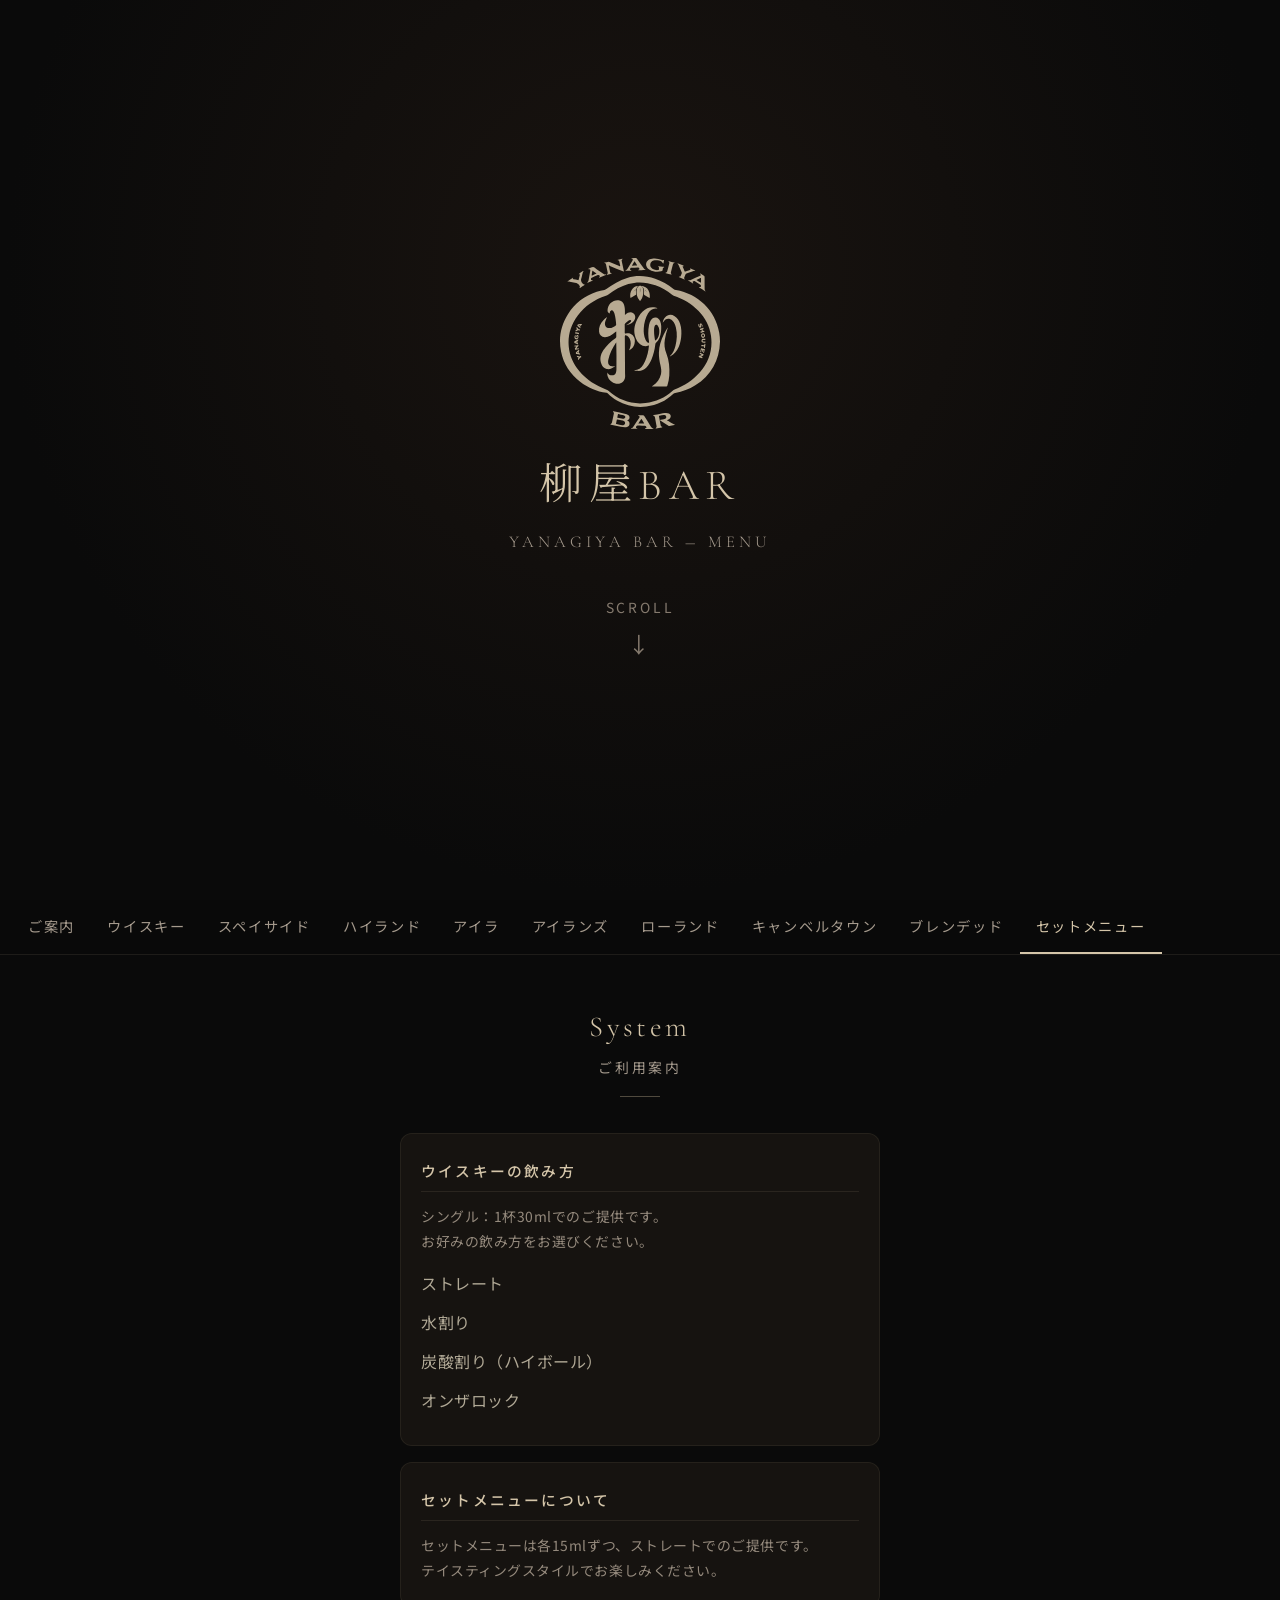
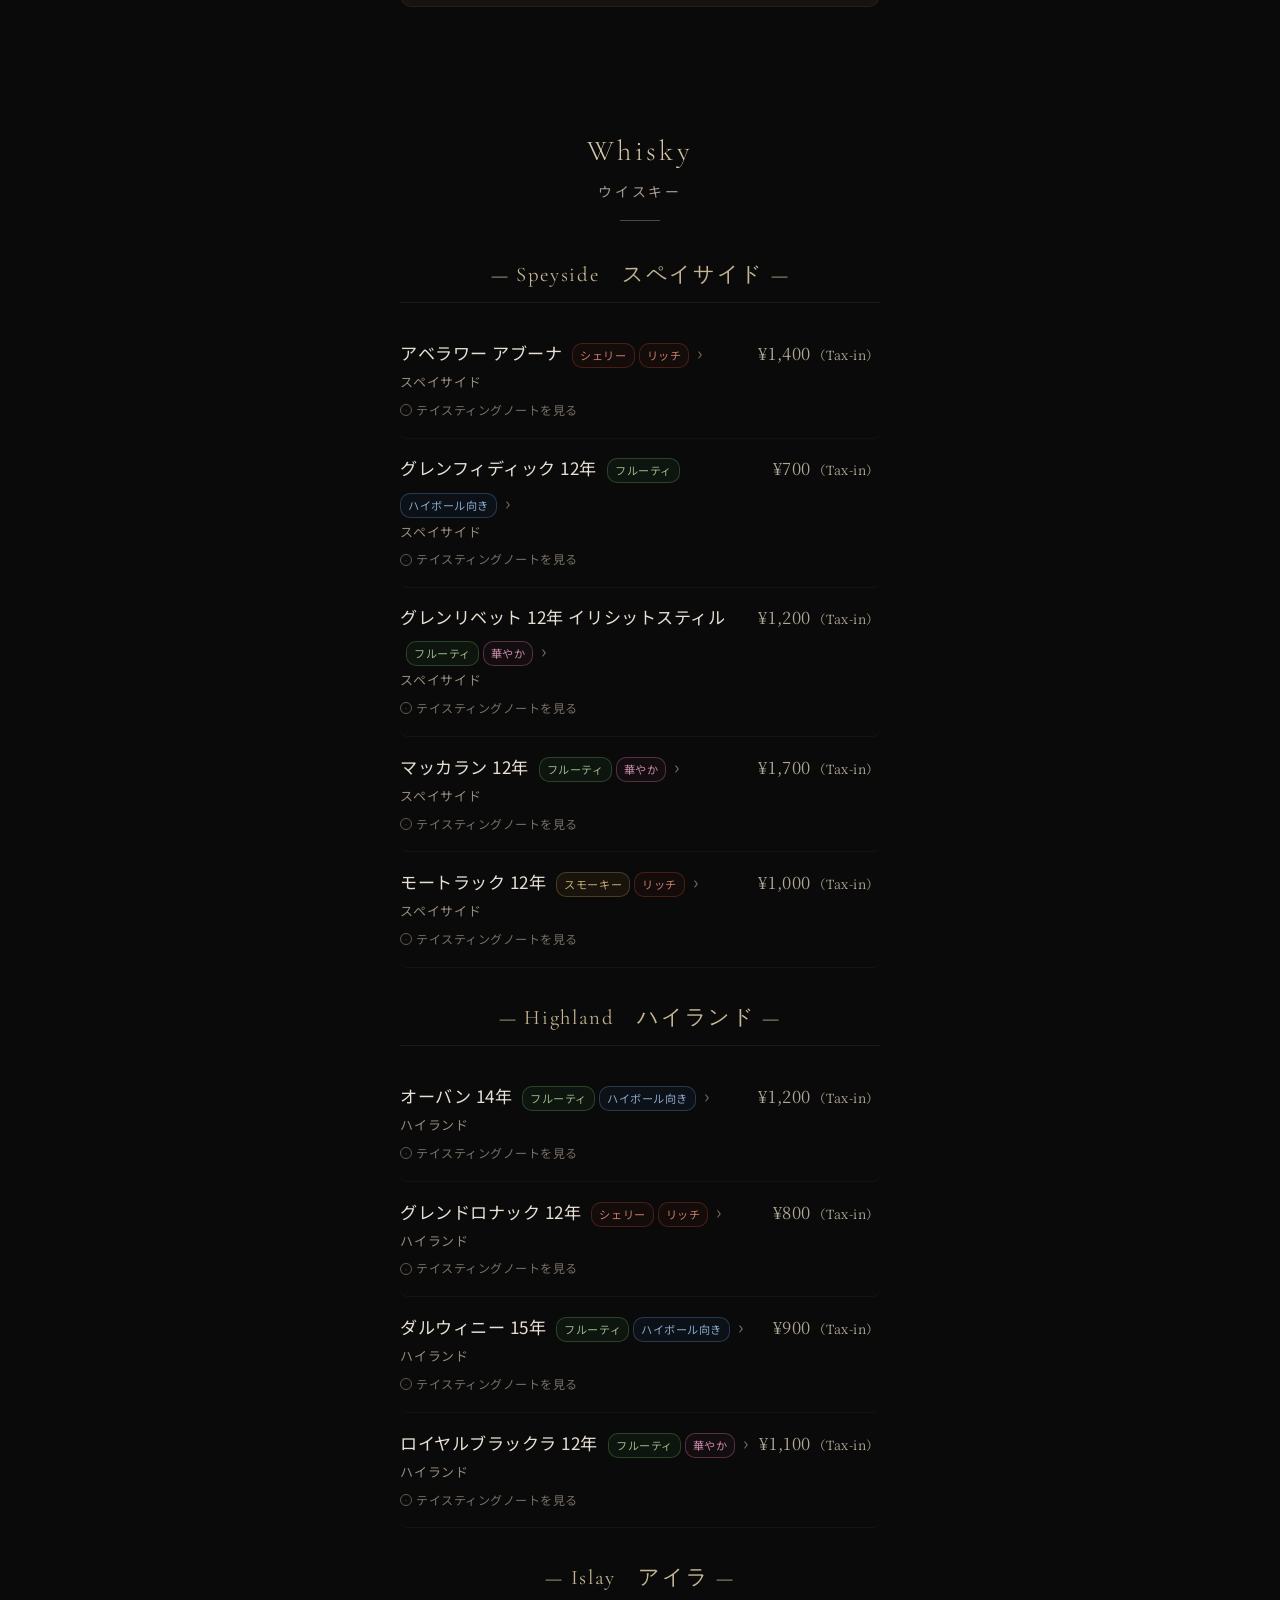
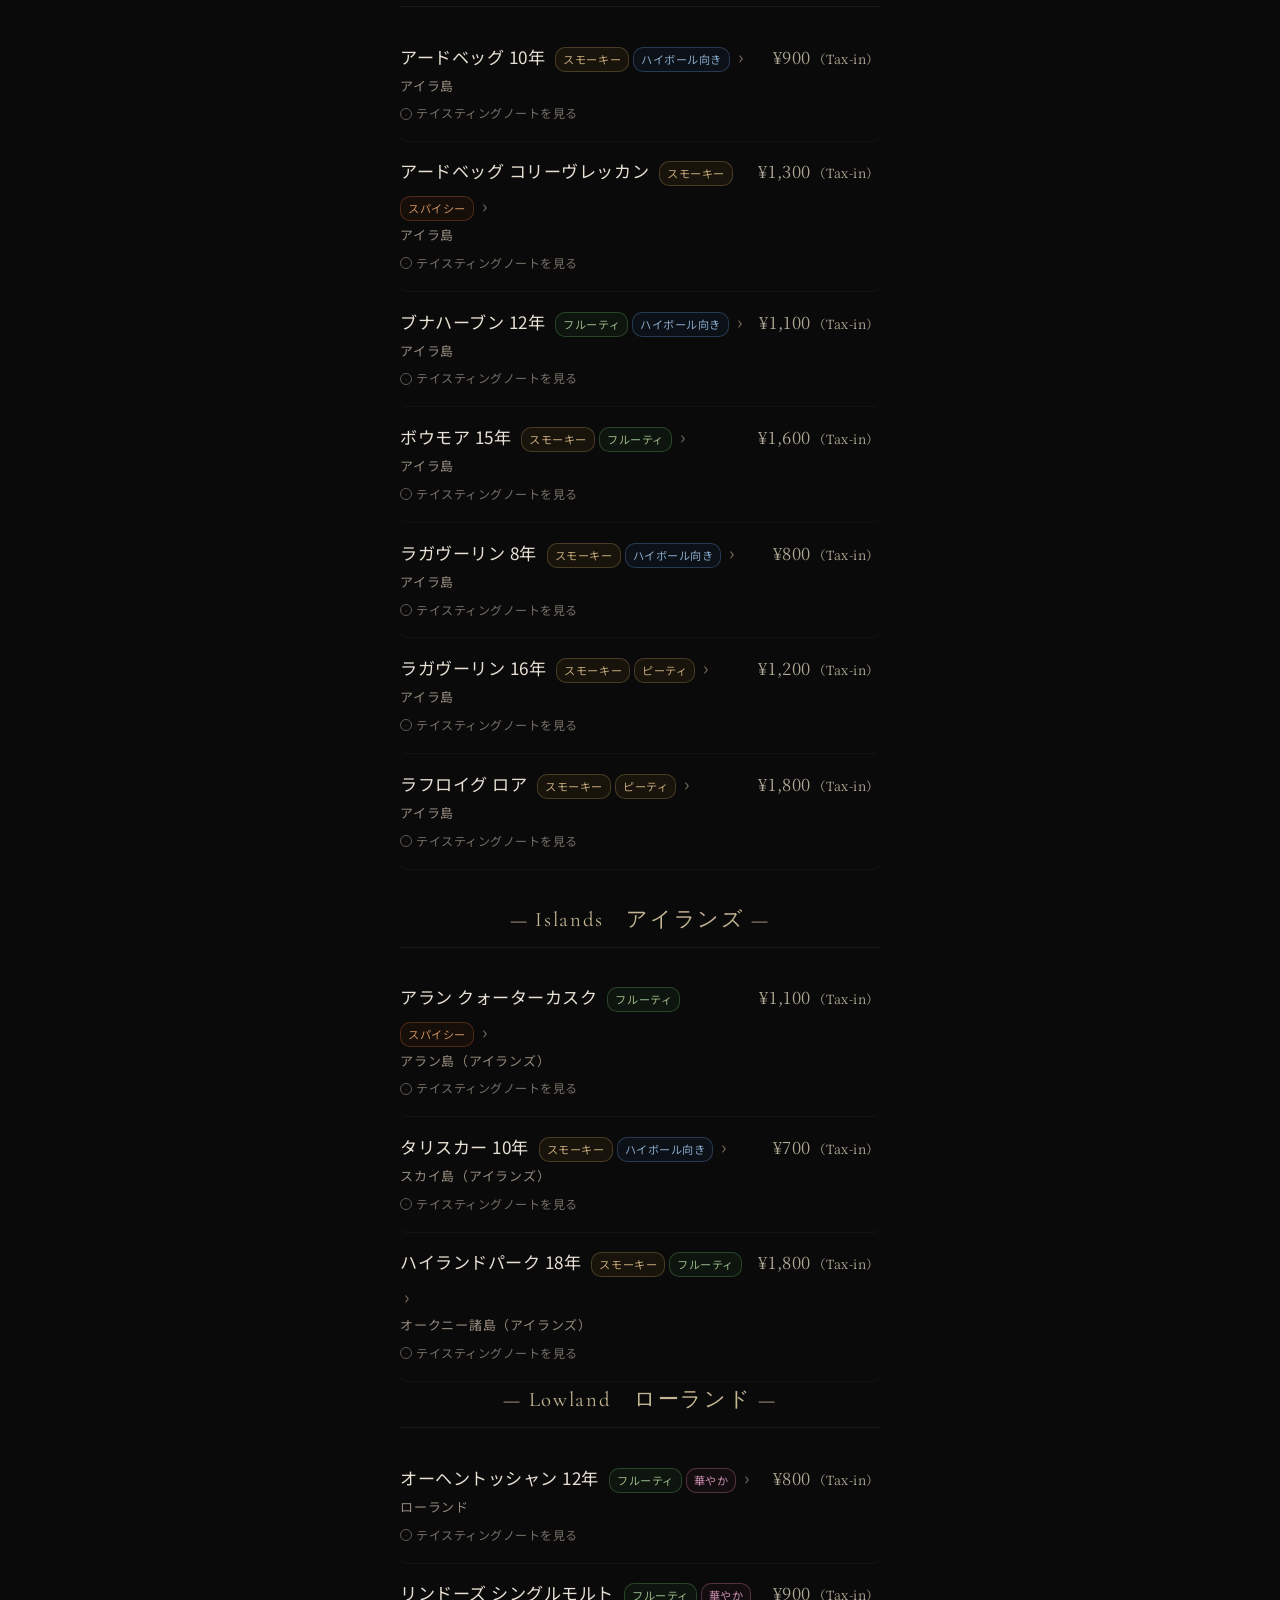
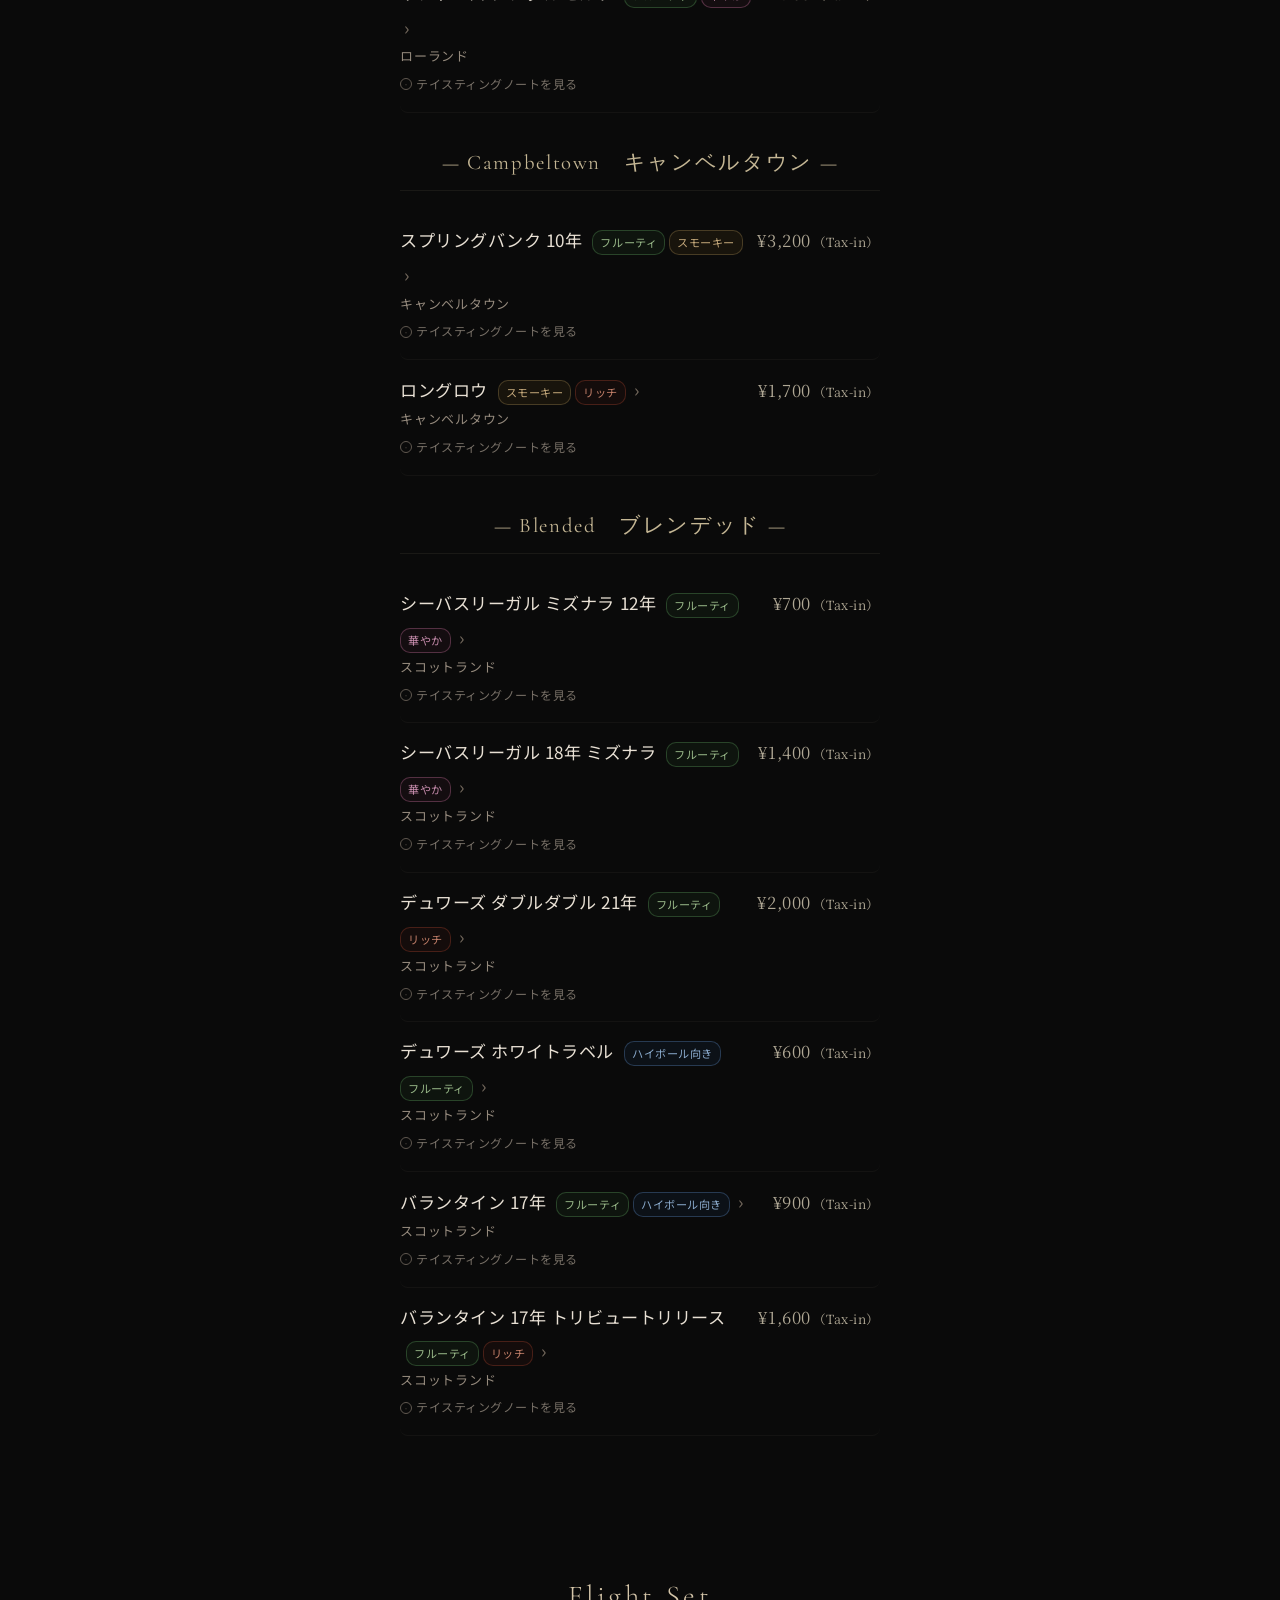
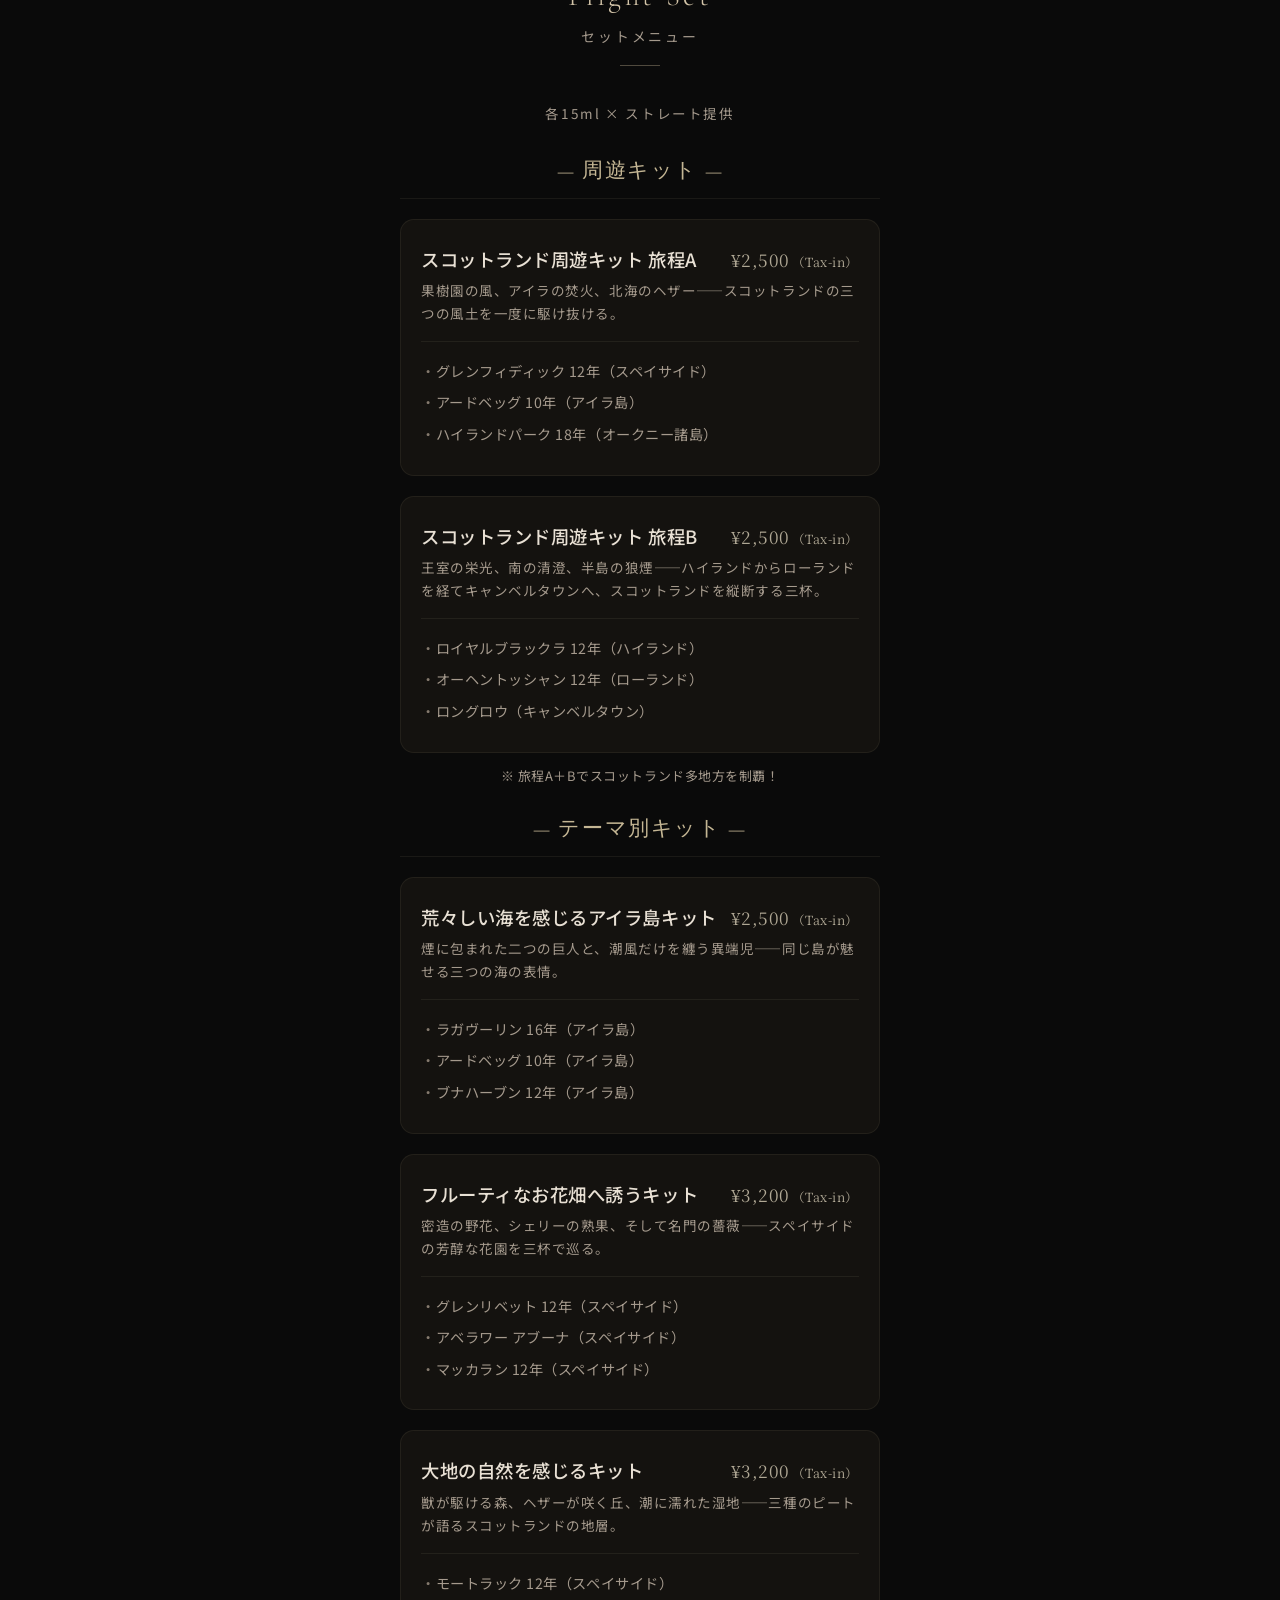
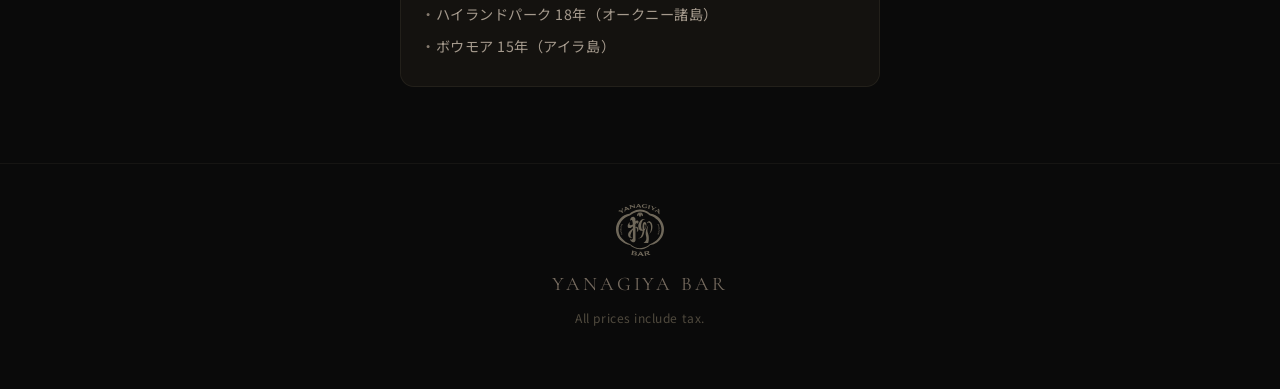
==== commit 24c845b8: "セットメニュー・価格表示・モーダルUI更新" ====
--- a/index.html
+++ b/index.html
@@ -134,17 +134,39 @@
   cursor:pointer;transition:background .3s;border-radius:8px;
 }
 .whisky-item:active{background:rgba(212,197,169,.05)}
-.whisky-top{display:flex;justify-content:space-between;align-items:baseline}
+.whisky-top{display:flex;justify-content:space-between;align-items:baseline;gap:6px}
 .whisky-name{
   font-size:.95rem;font-weight:400;color:#e8e0d4;
-  flex:1;padding-right:12px;
-}
-.whisky-name .tag{
-  display:inline-block;font-size:.62rem;padding:1px 6px;
+  flex:1;padding-right:4px;display:flex;align-items:baseline;flex-wrap:wrap;gap:4px;
+}
+.whisky-name::after{
+  content:'›';font-size:1rem;color:#756a5e;margin-left:4px;
+  flex-shrink:0;transition:transform .3s;
+}
+.whisky-item:hover .whisky-name::after{transform:translateX(3px)}
+.whisky-name .tag,
+.modal-tags .tag{
+  display:inline-block;font-size:.62rem;padding:2px 7px;
   border:1px solid rgba(212,197,169,.2);border-radius:10px;
-  color:#b5aa9a;margin-left:6px;vertical-align:middle;
-  position:relative;top:-1px;
-}
+  color:#b5aa9a;vertical-align:middle;
+  position:relative;top:0;white-space:nowrap;
+}
+.whisky-name .tag:first-of-type{ margin-left:6px; }
+.modal-tags{
+  display:flex;flex-wrap:wrap;gap:6px;margin:8px 0 14px;
+}
+.whisky-name .tag.f-smoky,.whisky-name .tag.f-peaty,
+.modal-tags .tag.f-smoky,.modal-tags .tag.f-peaty{border-color:rgba(120,100,60,.5);color:#c4a87a;background:rgba(80,60,20,.2)}
+.whisky-name .tag.f-fruity,
+.modal-tags .tag.f-fruity{border-color:rgba(80,140,80,.4);color:#9aba8a;background:rgba(40,80,40,.15)}
+.whisky-name .tag.f-floral,
+.modal-tags .tag.f-floral{border-color:rgba(180,100,140,.4);color:#c48aaa;background:rgba(100,40,70,.12)}
+.whisky-name .tag.f-highball,
+.modal-tags .tag.f-highball{border-color:rgba(80,120,170,.4);color:#8aaacc;background:rgba(30,60,100,.15)}
+.whisky-name .tag.f-rich,.whisky-name .tag.f-sherry,
+.modal-tags .tag.f-rich,.modal-tags .tag.f-sherry{border-color:rgba(150,60,40,.4);color:#c4806a;background:rgba(80,30,20,.15)}
+.whisky-name .tag.f-spicy,
+.modal-tags .tag.f-spicy{border-color:rgba(170,80,40,.4);color:#cc9060;background:rgba(90,40,10,.15)}
 .whisky-price-inline{
   font-family:'Noto Serif JP',serif;font-size:.92rem;
   color:#b0a895;white-space:nowrap;
@@ -202,6 +224,9 @@
   font-family:'Noto Serif JP',serif;
   font-size:1.07rem;color:#b0a895;margin-bottom:16px;
 }
+.modal-price .tax-label{
+  font-size:.75rem;margin-left:2px;
+}
 .modal-meta{
   display:flex;gap:8px;margin-bottom:20px;flex-wrap:wrap;
 }
@@ -273,12 +298,15 @@
 .set-menu-price{
   font-family:'Noto Serif JP',serif;color:#b0a895;font-size:.95rem;
 }
+.set-menu-price .tax-label,
+.whisky-price-inline .tax-label{
+  font-size:.70rem;margin-left:2px;
+}
 .set-menu-sub{font-size:.75rem;color:#a59a8d;margin-top:4px}
 .set-menu-detail{
-  display:none;margin-top:16px;padding-top:14px;
+  display:block;margin-top:16px;padding-top:14px;
   border-top:1px solid rgba(212,197,169,.08);
 }
-.set-menu-detail.open{display:block}
 .set-menu-detail p{font-size:.85rem;color:#b0a895;line-height:1.8;margin-bottom:6px}
 .set-menu-detail .included{
   font-size:.79rem;color:#a59a8d;line-height:1.8;
@@ -290,12 +318,6 @@
 .set-menu-detail .included li::before{
   content:'・';color:#857a6e;
 }
-.set-toggle{
-  font-size:.67rem;color:#a59a8d;display:flex;align-items:center;gap:4px;
-  margin-top:8px;
-}
-.set-toggle .chevron{transition:transform .3s;display:inline-block}
-.set-menu-card.expanded .set-toggle .chevron{transform:rotate(180deg)}
 
 /* ======================================
    8. FOOD & NON-ALCOHOL
@@ -367,10 +389,14 @@
   <div class="nav-bar-inner">
     <button class="nav-tab active" data-target="sec-system">ご案内</button>
     <button class="nav-tab" data-target="sec-whisky">ウイスキー</button>
+    <button class="nav-tab whisky-region-tab" data-target="sec-w-speyside">スペイサイド</button>
+    <button class="nav-tab whisky-region-tab" data-target="sec-w-highland">ハイランド</button>
+    <button class="nav-tab whisky-region-tab" data-target="sec-w-islay">アイラ</button>
+    <button class="nav-tab whisky-region-tab" data-target="sec-w-islands">アイランズ</button>
+    <button class="nav-tab whisky-region-tab" data-target="sec-w-lowland">ローランド</button>
+    <button class="nav-tab whisky-region-tab" data-target="sec-w-campbeltown">キャンベルタウン</button>
+    <button class="nav-tab whisky-region-tab" data-target="sec-w-blended">ブレンデッド</button>
     <button class="nav-tab" data-target="sec-set">セットメニュー</button>
-    <button class="nav-tab" data-target="sec-special">スペシャル</button>
-    <button class="nav-tab" data-target="sec-food">フード</button>
-    <button class="nav-tab" data-target="sec-nonalc">ノンアルコール</button>
   </div>
 </nav>
 
@@ -385,18 +411,12 @@
   </div>
 
   <div class="system-card">
-    <div class="system-title">お通し（テーブルチャージ）</div>
-    <div class="system-row"><span class="label">お通し</span><span class="price">¥500</span></div>
-  </div>
-
-  <div class="system-card">
     <div class="system-title">ウイスキーの飲み方</div>
-    <div class="system-note" style="margin-bottom:10px;">当店のウイスキーはすべて1杯30mlでのご提供です。<br>お好みの飲み方をお選びください。</div>
-    <div class="system-row"><span class="label">ストレート</span><span class="price">＋¥0</span></div>
-    <div class="system-row"><span class="label">水割り</span><span class="price">＋¥0</span></div>
-    <div class="system-row"><span class="label">お湯割り</span><span class="price">＋¥0</span></div>
-    <div class="system-row"><span class="label">炭酸割り（ハイボール）</span><span class="price">＋¥100</span></div>
-    <div class="system-row"><span class="label">オンザロック</span><span class="price">＋¥100</span></div>
+    <div class="system-note" style="margin-bottom:10px;">シングル：1杯30mlでのご提供です。<br>お好みの飲み方をお選びください。</div>
+    <div class="system-row"><span class="label">ストレート</span></div>
+    <div class="system-row"><span class="label">水割り</span></div>
+    <div class="system-row"><span class="label">炭酸割り（ハイボール）</span></div>
+    <div class="system-row"><span class="label">オンザロック</span></div>
   </div>
 
   <div class="system-card">
@@ -415,293 +435,297 @@
     <div class="section-line"></div>
   </div>
 
-  <!-- ¥600–¥700 -->
-  <div class="price-band">
-    <div class="price-band-title">¥600 – ¥700</div>
+  <!-- ======== スペイサイド ======== -->
+  <div class="price-band" id="sec-w-speyside">
+    <div class="price-band-title">— Speyside　スペイサイド —</div>
+
+    <div class="whisky-item" onclick="openModal('aberlour-abunadh')">
+      <div class="whisky-top">
+        <div class="whisky-name">アベラワー アブーナ <span class="tag">シェリー</span><span class="tag">リッチ</span></div>
+        <span class="whisky-price-inline">¥1,400<span class="tax-label">（Tax-in）</span></span>
+      </div>
+      <div class="whisky-origin">スペイサイド</div>
+      <div class="detail-badge">テイスティングノートを見る</div>
+    </div>
+
+    <div class="whisky-item" onclick="openModal('glenfiddich12')">
+      <div class="whisky-top">
+        <div class="whisky-name">グレンフィディック 12年 <span class="tag">フルーティ</span><span class="tag">ハイボール向き</span></div>
+        <span class="whisky-price-inline">¥700<span class="tax-label">（Tax-in）</span></span>
+      </div>
+      <div class="whisky-origin">スペイサイド</div>
+      <div class="detail-badge">テイスティングノートを見る</div>
+    </div>
+
+    <div class="whisky-item" onclick="openModal('glenlivet12')">
+      <div class="whisky-top">
+        <div class="whisky-name">グレンリベット 12年 イリシットスティル <span class="tag">フルーティ</span><span class="tag">華やか</span></div>
+        <span class="whisky-price-inline">¥1,200<span class="tax-label">（Tax-in）</span></span>
+      </div>
+      <div class="whisky-origin">スペイサイド</div>
+      <div class="detail-badge">テイスティングノートを見る</div>
+    </div>
+
+    <div class="whisky-item" onclick="openModal('macallan12')">
+      <div class="whisky-top">
+        <div class="whisky-name">マッカラン 12年 <span class="tag">フルーティ</span><span class="tag">華やか</span></div>
+        <span class="whisky-price-inline">¥1,700<span class="tax-label">（Tax-in）</span></span>
+      </div>
+      <div class="whisky-origin">スペイサイド</div>
+      <div class="detail-badge">テイスティングノートを見る</div>
+    </div>
+
+    <div class="whisky-item" onclick="openModal('mortlach12')">
+      <div class="whisky-top">
+        <div class="whisky-name">モートラック 12年 <span class="tag">スモーキー</span><span class="tag">リッチ</span></div>
+        <span class="whisky-price-inline">¥1,000<span class="tax-label">（Tax-in）</span></span>
+      </div>
+      <div class="whisky-origin">スペイサイド</div>
+      <div class="detail-badge">テイスティングノートを見る</div>
+    </div>
+  </div>
+
+  <!-- ======== ハイランド ======== -->
+  <div class="price-band" id="sec-w-highland">
+    <div class="price-band-title">— Highland　ハイランド —</div>
+
+    <div class="whisky-item" onclick="openModal('oban14')">
+      <div class="whisky-top">
+        <div class="whisky-name">オーバン 14年 <span class="tag">フルーティ</span><span class="tag">ハイボール向き</span></div>
+        <span class="whisky-price-inline">¥1,200<span class="tax-label">（Tax-in）</span></span>
+      </div>
+      <div class="whisky-origin">ハイランド</div>
+      <div class="detail-badge">テイスティングノートを見る</div>
+    </div>
+
+    <div class="whisky-item" onclick="openModal('glendronach12')">
+      <div class="whisky-top">
+        <div class="whisky-name">グレンドロナック 12年 <span class="tag">シェリー</span><span class="tag">リッチ</span></div>
+        <span class="whisky-price-inline">¥800<span class="tax-label">（Tax-in）</span></span>
+      </div>
+      <div class="whisky-origin">ハイランド</div>
+      <div class="detail-badge">テイスティングノートを見る</div>
+    </div>
+
+    <div class="whisky-item" onclick="openModal('dalwhinnie15')">
+      <div class="whisky-top">
+        <div class="whisky-name">ダルウィニー 15年 <span class="tag">フルーティ</span><span class="tag">ハイボール向き</span></div>
+        <span class="whisky-price-inline">¥900<span class="tax-label">（Tax-in）</span></span>
+      </div>
+      <div class="whisky-origin">ハイランド</div>
+      <div class="detail-badge">テイスティングノートを見る</div>
+    </div>
+
+    <div class="whisky-item" onclick="openModal('royalbrackla12')">
+      <div class="whisky-top">
+        <div class="whisky-name">ロイヤルブラックラ 12年 <span class="tag">フルーティ</span><span class="tag">華やか</span></div>
+        <span class="whisky-price-inline">¥1,100<span class="tax-label">（Tax-in）</span></span>
+      </div>
+      <div class="whisky-origin">ハイランド</div>
+      <div class="detail-badge">テイスティングノートを見る</div>
+    </div>
+  </div>
+
+  <!-- ======== アイラ ======== -->
+  <div class="price-band" id="sec-w-islay">
+    <div class="price-band-title">— Islay　アイラ —</div>
+
+    <div class="whisky-item" onclick="openModal('ardbeg10')">
+      <div class="whisky-top">
+        <div class="whisky-name">アードベッグ 10年 <span class="tag">スモーキー</span><span class="tag">ハイボール向き</span></div>
+        <span class="whisky-price-inline">¥900<span class="tax-label">（Tax-in）</span></span>
+      </div>
+      <div class="whisky-origin">アイラ島</div>
+      <div class="detail-badge">テイスティングノートを見る</div>
+    </div>
+
+    <div class="whisky-item" onclick="openModal('ardbeg-corry')">
+      <div class="whisky-top">
+        <div class="whisky-name">アードベッグ コリーヴレッカン <span class="tag">スモーキー</span><span class="tag">スパイシー</span></div>
+        <span class="whisky-price-inline">¥1,300<span class="tax-label">（Tax-in）</span></span>
+      </div>
+      <div class="whisky-origin">アイラ島</div>
+      <div class="detail-badge">テイスティングノートを見る</div>
+    </div>
+
+    <div class="whisky-item" onclick="openModal('bunnahabhain12')">
+      <div class="whisky-top">
+        <div class="whisky-name">ブナハーブン 12年 <span class="tag">フルーティ</span><span class="tag">ハイボール向き</span></div>
+        <span class="whisky-price-inline">¥1,100<span class="tax-label">（Tax-in）</span></span>
+      </div>
+      <div class="whisky-origin">アイラ島</div>
+      <div class="detail-badge">テイスティングノートを見る</div>
+    </div>
+
+    <div class="whisky-item" onclick="openModal('bowmore15')">
+      <div class="whisky-top">
+        <div class="whisky-name">ボウモア 15年 <span class="tag">スモーキー</span><span class="tag">フルーティ</span></div>
+        <span class="whisky-price-inline">¥1,600<span class="tax-label">（Tax-in）</span></span>
+      </div>
+      <div class="whisky-origin">アイラ島</div>
+      <div class="detail-badge">テイスティングノートを見る</div>
+    </div>
+
+    <div class="whisky-item" onclick="openModal('lagavulin8')">
+      <div class="whisky-top">
+        <div class="whisky-name">ラガヴーリン 8年 <span class="tag">スモーキー</span><span class="tag">ハイボール向き</span></div>
+        <span class="whisky-price-inline">¥800<span class="tax-label">（Tax-in）</span></span>
+      </div>
+      <div class="whisky-origin">アイラ島</div>
+      <div class="detail-badge">テイスティングノートを見る</div>
+    </div>
+
+    <div class="whisky-item" onclick="openModal('lagavulin16')">
+      <div class="whisky-top">
+        <div class="whisky-name">ラガヴーリン 16年 <span class="tag">スモーキー</span><span class="tag">ピーティ</span></div>
+        <span class="whisky-price-inline">¥1,200<span class="tax-label">（Tax-in）</span></span>
+      </div>
+      <div class="whisky-origin">アイラ島</div>
+      <div class="detail-badge">テイスティングノートを見る</div>
+    </div>
+
+    <div class="whisky-item" onclick="openModal('laphroaig-lore')">
+      <div class="whisky-top">
+        <div class="whisky-name">ラフロイグ ロア <span class="tag">スモーキー</span><span class="tag">ピーティ</span></div>
+        <span class="whisky-price-inline">¥1,800<span class="tax-label">（Tax-in）</span></span>
+      </div>
+      <div class="whisky-origin">アイラ島</div>
+      <div class="detail-badge">テイスティングノートを見る</div>
+    </div>
+  </div>
+
+  <!-- ======== アイランズ ======== -->
+    <div class="price-band-title">— Islands　アイランズ —</div>
+
+    <div class="whisky-item" onclick="openModal('arran-qc')">
+      <div class="whisky-top">
+        <div class="whisky-name">アラン クォーターカスク <span class="tag">フルーティ</span><span class="tag">スパイシー</span></div>
+        <span class="whisky-price-inline">¥1,100<span class="tax-label">（Tax-in）</span></span>
+      </div>
+      <div class="whisky-origin">アラン島（アイランズ）</div>
+      <div class="detail-badge">テイスティングノートを見る</div>
+    </div>
+
+    <div class="whisky-item" onclick="openModal('talisker10')">
+      <div class="whisky-top">
+        <div class="whisky-name">タリスカー 10年 <span class="tag">スモーキー</span><span class="tag">ハイボール向き</span></div>
+        <span class="whisky-price-inline">¥700<span class="tax-label">（Tax-in）</span></span>
+      </div>
+      <div class="whisky-origin">スカイ島（アイランズ）</div>
+      <div class="detail-badge">テイスティングノートを見る</div>
+    </div>
+
+    <div class="whisky-item" onclick="openModal('highlandpark18')">
+      <div class="whisky-top">
+        <div class="whisky-name">ハイランドパーク 18年 <span class="tag">スモーキー</span><span class="tag">フルーティ</span></div>
+        <span class="whisky-price-inline">¥1,800<span class="tax-label">（Tax-in）</span></span>
+      </div>
+      <div class="whisky-origin">オークニー諸島（アイランズ）</div>
+      <div class="detail-badge">テイスティングノートを見る</div>
+    </div>
+  </div>
+
+  <!-- ======== ローランド ======== -->
+  <div class="price-band" id="sec-w-lowland">
+    <div class="price-band-title">— Lowland　ローランド —</div>
+
+    <div class="whisky-item" onclick="openModal('auchentoshan12')">
+      <div class="whisky-top">
+        <div class="whisky-name">オーヘントッシャン 12年 <span class="tag">フルーティ</span><span class="tag">華やか</span></div>
+        <span class="whisky-price-inline">¥800<span class="tax-label">（Tax-in）</span></span>
+      </div>
+      <div class="whisky-origin">ローランド</div>
+      <div class="detail-badge">テイスティングノートを見る</div>
+    </div>
+
+    <div class="whisky-item" onclick="openModal('lindores')">
+      <div class="whisky-top">
+        <div class="whisky-name">リンドーズ シングルモルト <span class="tag">フルーティ</span><span class="tag">華やか</span></div>
+        <span class="whisky-price-inline">¥900<span class="tax-label">（Tax-in）</span></span>
+      </div>
+      <div class="whisky-origin">ローランド</div>
+      <div class="detail-badge">テイスティングノートを見る</div>
+    </div>
+  </div>
+
+  <!-- ======== キャンベルタウン ======== -->
+  <div class="price-band" id="sec-w-campbeltown">
+    <div class="price-band-title">— Campbeltown　キャンベルタウン —</div>
+
+    <div class="whisky-item" onclick="openModal('springbank10')">
+      <div class="whisky-top">
+        <div class="whisky-name">スプリングバンク 10年 <span class="tag">フルーティ</span><span class="tag">スモーキー</span></div>
+        <span class="whisky-price-inline">¥3,200<span class="tax-label">（Tax-in）</span></span>
+      </div>
+      <div class="whisky-origin">キャンベルタウン</div>
+      <div class="detail-badge">テイスティングノートを見る</div>
+    </div>
+
+    <div class="whisky-item" onclick="openModal('longrow')">
+      <div class="whisky-top">
+        <div class="whisky-name">ロングロウ <span class="tag">スモーキー</span><span class="tag">リッチ</span></div>
+        <span class="whisky-price-inline">¥1,700<span class="tax-label">（Tax-in）</span></span>
+      </div>
+      <div class="whisky-origin">キャンベルタウン</div>
+      <div class="detail-badge">テイスティングノートを見る</div>
+    </div>
+  </div>
+
+  <!-- ======== ブレンデッド ======== -->
+  <div class="price-band" id="sec-w-blended">
+    <div class="price-band-title">— Blended　ブレンデッド —</div>
+
+    <div class="whisky-item" onclick="openModal('chivas12')">
+      <div class="whisky-top">
+        <div class="whisky-name">シーバスリーガル ミズナラ 12年 <span class="tag">フルーティ</span><span class="tag">華やか</span></div>
+        <span class="whisky-price-inline">¥700<span class="tax-label">（Tax-in）</span></span>
+      </div>
+      <div class="whisky-origin">スコットランド</div>
+      <div class="detail-badge">テイスティングノートを見る</div>
+    </div>
+
+    <div class="whisky-item" onclick="openModal('chivas18')">
+      <div class="whisky-top">
+        <div class="whisky-name">シーバスリーガル 18年 ミズナラ <span class="tag">フルーティ</span><span class="tag">華やか</span></div>
+        <span class="whisky-price-inline">¥1,400<span class="tax-label">（Tax-in）</span></span>
+      </div>
+      <div class="whisky-origin">スコットランド</div>
+      <div class="detail-badge">テイスティングノートを見る</div>
+    </div>
+
+    <div class="whisky-item" onclick="openModal('dewars21')">
+      <div class="whisky-top">
+        <div class="whisky-name">デュワーズ ダブルダブル 21年 <span class="tag">フルーティ</span><span class="tag">リッチ</span></div>
+        <span class="whisky-price-inline">¥2,000<span class="tax-label">（Tax-in）</span></span>
+      </div>
+      <div class="whisky-origin">スコットランド</div>
+      <div class="detail-badge">テイスティングノートを見る</div>
+    </div>
 
     <div class="whisky-item" onclick="openModal('dewar-wl')">
       <div class="whisky-top">
-        <div class="whisky-name">デュワーズ ホワイトラベル <span class="tag">ブレンデッド</span></div>
-        <span class="whisky-price-inline">¥600</span>
+        <div class="whisky-name">デュワーズ ホワイトラベル <span class="tag">ハイボール向き</span><span class="tag">フルーティ</span></div>
+        <span class="whisky-price-inline">¥600<span class="tax-label">（Tax-in）</span></span>
       </div>
       <div class="whisky-origin">スコットランド</div>
       <div class="detail-badge">テイスティングノートを見る</div>
     </div>
 
-    <div class="whisky-item" onclick="openModal('chivas12')">
-      <div class="whisky-top">
-        <div class="whisky-name">シーバスリーガル ミズナラ 12年 <span class="tag">ブレンデッド</span></div>
-        <span class="whisky-price-inline">¥700</span>
+    <div class="whisky-item" onclick="openModal('ballantine17')">
+      <div class="whisky-top">
+        <div class="whisky-name">バランタイン 17年 <span class="tag">フルーティ</span><span class="tag">ハイボール向き</span></div>
+        <span class="whisky-price-inline">¥900<span class="tax-label">（Tax-in）</span></span>
       </div>
       <div class="whisky-origin">スコットランド</div>
       <div class="detail-badge">テイスティングノートを見る</div>
     </div>
 
-    <div class="whisky-item" onclick="openModal('glenfiddich12')">
-      <div class="whisky-top">
-        <div class="whisky-name">グレンフィディック 12年 <span class="tag">シングルモルト</span></div>
-        <span class="whisky-price-inline">¥700</span>
-      </div>
-      <div class="whisky-origin">スペイサイド</div>
-      <div class="detail-badge">テイスティングノートを見る</div>
-    </div>
-
-    <div class="whisky-item" onclick="openModal('talisker10')">
-      <div class="whisky-top">
-        <div class="whisky-name">タリスカー 10年 <span class="tag">シングルモルト</span></div>
-        <span class="whisky-price-inline">¥700</span>
-      </div>
-      <div class="whisky-origin">スカイ島（アイランズ）</div>
-      <div class="detail-badge">テイスティングノートを見る</div>
-    </div>
-  </div>
-
-  <!-- ¥800–¥900 -->
-  <div class="price-band">
-    <div class="price-band-title">¥800 – ¥900</div>
-
-    <div class="whisky-item" onclick="openModal('auchentoshan12')">
-      <div class="whisky-top">
-        <div class="whisky-name">オーヘントッシャン 12年 <span class="tag">シングルモルト</span></div>
-        <span class="whisky-price-inline">¥800</span>
-      </div>
-      <div class="whisky-origin">ローランド</div>
-      <div class="detail-badge">テイスティングノートを見る</div>
-    </div>
-
-    <div class="whisky-item" onclick="openModal('glendronach12')">
-      <div class="whisky-top">
-        <div class="whisky-name">グレンドロナック 12年 <span class="tag">シングルモルト</span></div>
-        <span class="whisky-price-inline">¥800</span>
-      </div>
-      <div class="whisky-origin">ハイランド</div>
-      <div class="detail-badge">テイスティングノートを見る</div>
-    </div>
-
-    <div class="whisky-item" onclick="openModal('lagavulin8')">
-      <div class="whisky-top">
-        <div class="whisky-name">ラガヴーリン 8年 <span class="tag">シングルモルト</span></div>
-        <span class="whisky-price-inline">¥800</span>
-      </div>
-      <div class="whisky-origin">アイラ島</div>
-      <div class="detail-badge">テイスティングノートを見る</div>
-    </div>
-
-    <div class="whisky-item" onclick="openModal('ardbeg10')">
-      <div class="whisky-top">
-        <div class="whisky-name">アードベッグ 10年 <span class="tag">シングルモルト</span></div>
-        <span class="whisky-price-inline">¥900</span>
-      </div>
-      <div class="whisky-origin">アイラ島</div>
-      <div class="detail-badge">テイスティングノートを見る</div>
-    </div>
-
-    <div class="whisky-item" onclick="openModal('ballantine17')">
-      <div class="whisky-top">
-        <div class="whisky-name">バランタイン 17年 <span class="tag">ブレンデッド</span></div>
-        <span class="whisky-price-inline">¥900</span>
+    <div class="whisky-item" onclick="openModal('ballantine17tr')">
+      <div class="whisky-top">
+        <div class="whisky-name">バランタイン 17年 トリビュートリリース <span class="tag">フルーティ</span><span class="tag">リッチ</span></div>
+        <span class="whisky-price-inline">¥1,600<span class="tax-label">（Tax-in）</span></span>
       </div>
       <div class="whisky-origin">スコットランド</div>
-      <div class="detail-badge">テイスティングノートを見る</div>
-    </div>
-
-    <div class="whisky-item" onclick="openModal('dalwhinnie15')">
-      <div class="whisky-top">
-        <div class="whisky-name">ダルウィニー 15年 <span class="tag">シングルモルト</span></div>
-        <span class="whisky-price-inline">¥900</span>
-      </div>
-      <div class="whisky-origin">ハイランド</div>
-      <div class="detail-badge">テイスティングノートを見る</div>
-    </div>
-
-    <div class="whisky-item" onclick="openModal('lindores')">
-      <div class="whisky-top">
-        <div class="whisky-name">リンドーズ シングルモルト <span class="tag">シングルモルト</span></div>
-        <span class="whisky-price-inline">¥900</span>
-      </div>
-      <div class="whisky-origin">ローランド</div>
-      <div class="detail-badge">テイスティングノートを見る</div>
-    </div>
-  </div>
-
-  <!-- ¥1,000–¥1,200 -->
-  <div class="price-band">
-    <div class="price-band-title">¥1,000 – ¥1,200</div>
-
-    <div class="whisky-item" onclick="openModal('mortlach12')">
-      <div class="whisky-top">
-        <div class="whisky-name">モートラック 12年 <span class="tag">シングルモルト</span></div>
-        <span class="whisky-price-inline">¥1,000</span>
-      </div>
-      <div class="whisky-origin">スペイサイド</div>
-      <div class="detail-badge">テイスティングノートを見る</div>
-    </div>
-
-    <div class="whisky-item" onclick="openModal('arran-qc')">
-      <div class="whisky-top">
-        <div class="whisky-name">アラン クォーターカスク <span class="tag">シングルモルト</span></div>
-        <span class="whisky-price-inline">¥1,100</span>
-      </div>
-      <div class="whisky-origin">アラン島（アイランズ）</div>
-      <div class="detail-badge">テイスティングノートを見る</div>
-    </div>
-
-    <div class="whisky-item" onclick="openModal('bunnahabhain12')">
-      <div class="whisky-top">
-        <div class="whisky-name">ブナハーブン 12年 <span class="tag">シングルモルト</span></div>
-        <span class="whisky-price-inline">¥1,100</span>
-      </div>
-      <div class="whisky-origin">アイラ島</div>
-      <div class="detail-badge">テイスティングノートを見る</div>
-    </div>
-
-    <div class="whisky-item" onclick="openModal('royalbrackla12')">
-      <div class="whisky-top">
-        <div class="whisky-name">ロイヤルブックラ 12年 <span class="tag">シングルモルト</span></div>
-        <span class="whisky-price-inline">¥1,100</span>
-      </div>
-      <div class="whisky-origin">ハイランド</div>
-      <div class="detail-badge">テイスティングノートを見る</div>
-    </div>
-
-    <div class="whisky-item" onclick="openModal('oban14')">
-      <div class="whisky-top">
-        <div class="whisky-name">オーバン 14年 <span class="tag">シングルモルト</span></div>
-        <span class="whisky-price-inline">¥1,200</span>
-      </div>
-      <div class="whisky-origin">ハイランド</div>
-      <div class="detail-badge">テイスティングノートを見る</div>
-    </div>
-
-    <div class="whisky-item" onclick="openModal('lagavulin16')">
-      <div class="whisky-top">
-        <div class="whisky-name">ラガヴーリン 16年 <span class="tag">シングルモルト</span></div>
-        <span class="whisky-price-inline">¥1,200</span>
-      </div>
-      <div class="whisky-origin">アイラ島</div>
-      <div class="detail-badge">テイスティングノートを見る</div>
-    </div>
-
-    <div class="whisky-item" onclick="openModal('glenlivet12')">
-      <div class="whisky-top">
-        <div class="whisky-name">グレンリベット 12年 イリシットスティル <span class="tag">シングルモルト</span></div>
-        <span class="whisky-price-inline">¥1,200</span>
-      </div>
-      <div class="whisky-origin">スペイサイド</div>
-      <div class="detail-badge">テイスティングノートを見る</div>
-    </div>
-  </div>
-
-  <!-- ¥1,300–¥1,400 -->
-  <div class="price-band">
-    <div class="price-band-title">¥1,300 – ¥1,400</div>
-
-    <div class="whisky-item" onclick="openModal('ardbeg-corry')">
-      <div class="whisky-top">
-        <div class="whisky-name">アードベッグ コリーヴレッカン <span class="tag">シングルモルト</span></div>
-        <span class="whisky-price-inline">¥1,300</span>
-      </div>
-      <div class="whisky-origin">アイラ島</div>
-      <div class="detail-badge">テイスティングノートを見る</div>
-    </div>
-
-    <div class="whisky-item" onclick="openModal('chivas18')">
-      <div class="whisky-top">
-        <div class="whisky-name">シーバスリーガル 18年 ミズナラ <span class="tag">ブレンデッド</span></div>
-        <span class="whisky-price-inline">¥1,400</span>
-      </div>
-      <div class="whisky-origin">スコットランド</div>
-      <div class="detail-badge">テイスティングノートを見る</div>
-    </div>
-
-    <div class="whisky-item" onclick="openModal('aberlour-abunadh')">
-      <div class="whisky-top">
-        <div class="whisky-name">アベラワー アブーナ <span class="tag">シングルモルト</span></div>
-        <span class="whisky-price-inline">¥1,400</span>
-      </div>
-      <div class="whisky-origin">スペイサイド</div>
-      <div class="detail-badge">テイスティングノートを見る</div>
-    </div>
-  </div>
-
-  <!-- ¥1,600–¥2,000 -->
-  <div class="price-band">
-    <div class="price-band-title">¥1,600 – ¥2,000</div>
-
-    <div class="whisky-item" onclick="openModal('longrow')">
-      <div class="whisky-top">
-        <div class="whisky-name">ロングロウ <span class="tag">シングルモルト</span></div>
-        <span class="whisky-price-inline">¥1,700</span>
-      </div>
-      <div class="whisky-origin">キャンベルタウン</div>
-      <div class="detail-badge">テイスティングノートを見る</div>
-    </div>
-
-    <div class="whisky-item" onclick="openModal('bowmore15')">
-      <div class="whisky-top">
-        <div class="whisky-name">ボウモア 15年 <span class="tag">シングルモルト</span></div>
-        <span class="whisky-price-inline">¥1,600</span>
-      </div>
-      <div class="whisky-origin">アイラ島</div>
-      <div class="detail-badge">テイスティングノートを見る</div>
-    </div>
-
-    <div class="whisky-item" onclick="openModal('ballantine17tr')">
-      <div class="whisky-top">
-        <div class="whisky-name">バランタイン 17年 トリビュートリリース <span class="tag">ブレンデッド</span></div>
-        <span class="whisky-price-inline">¥1,600</span>
-      </div>
-      <div class="whisky-origin">スコットランド</div>
-      <div class="detail-badge">テイスティングノートを見る</div>
-    </div>
-
-    <div class="whisky-item" onclick="openModal('macallan12')">
-      <div class="whisky-top">
-        <div class="whisky-name">マッカラン 12年 <span class="tag">シングルモルト</span></div>
-        <span class="whisky-price-inline">¥1,700</span>
-      </div>
-      <div class="whisky-origin">スペイサイド</div>
-      <div class="detail-badge">テイスティングノートを見る</div>
-    </div>
-
-    <div class="whisky-item" onclick="openModal('highlandpark18')">
-      <div class="whisky-top">
-        <div class="whisky-name">ハイランドパーク 18年 <span class="tag">シングルモルト</span></div>
-        <span class="whisky-price-inline">¥1,800</span>
-      </div>
-      <div class="whisky-origin">オークニー諸島（アイランズ）</div>
-      <div class="detail-badge">テイスティングノートを見る</div>
-    </div>
-
-    <div class="whisky-item" onclick="openModal('laphroaig-lore')">
-      <div class="whisky-top">
-        <div class="whisky-name">ラフロイグ ロア <span class="tag">シングルモルト</span></div>
-        <span class="whisky-price-inline">¥1,800</span>
-      </div>
-      <div class="whisky-origin">アイラ島</div>
-      <div class="detail-badge">テイスティングノートを見る</div>
-    </div>
-
-    <div class="whisky-item" onclick="openModal('dewars21')">
-      <div class="whisky-top">
-        <div class="whisky-name">デュワーズ ダブルダブル 21年 <span class="tag">ブレンデッド</span></div>
-        <span class="whisky-price-inline">¥2,000</span>
-      </div>
-      <div class="whisky-origin">スコットランド</div>
-      <div class="detail-badge">テイスティングノートを見る</div>
-    </div>
-  </div>
-
-  <!-- ¥3,000–¥3,500 -->
-  <div class="price-band">
-    <div class="price-band-title">¥3,000 – ¥3,500</div>
-
-    <div class="whisky-item" onclick="openModal('springbank10')">
-      <div class="whisky-top">
-        <div class="whisky-name">スプリングバンク 10年 <span class="tag">シングルモルト</span></div>
-        <span class="whisky-price-inline">¥3,200</span>
-      </div>
-      <div class="whisky-origin">キャンベルタウン</div>
       <div class="detail-badge">テイスティングノートを見る</div>
     </div>
   </div>
@@ -721,34 +745,32 @@
   <!-- 周遊キット -->
   <div class="price-band-title">— 周遊キット —</div>
 
-  <div class="set-menu-card" onclick="toggleSet(this)">
+  <div class="set-menu-card">
     <div class="set-menu-head">
       <span class="set-menu-name">スコットランド周遊キット 旅程A</span>
-      <span class="set-menu-price">¥2,500</span>
+      <span class="set-menu-price">¥2,500<span class="tax-label">（Tax-in）</span></span>
     </div>
     <div class="set-menu-sub">果樹園の風、アイラの焚火、北海のヘザー——スコットランドの三つの風土を一度に駆け抜ける。</div>
-    <div class="set-toggle"><span class="chevron">▼</span> 詳しく見る</div>
     <div class="set-menu-detail">
       <div class="included">
         <li>グレンフィディック 12年（スペイサイド）</li>
-        <li>ラガヴーリン 8年（アイラ島）</li>
+        <li>アードベッグ 10年（アイラ島）</li>
         <li>ハイランドパーク 18年（オークニー諸島）</li>
       </div>
     </div>
   </div>
 
-  <div class="set-menu-card" onclick="toggleSet(this)">
+  <div class="set-menu-card">
     <div class="set-menu-head">
       <span class="set-menu-name">スコットランド周遊キット 旅程B</span>
-      <span class="set-menu-price">¥2,500</span>
-    </div>
-    <div class="set-menu-sub">東の王宮、南の修道院、島の甘風——穏やかなるスコットランドのもう半分を、三杯で辿る。</div>
-    <div class="set-toggle"><span class="chevron">▼</span> 詳しく見る</div>
+      <span class="set-menu-price">¥2,500<span class="tax-label">（Tax-in）</span></span>
+    </div>
+    <div class="set-menu-sub">王室の栄光、南の清澄、半島の狼煙——ハイランドからローランドを経てキャンベルタウンへ、スコットランドを縦断する三杯。</div>
     <div class="set-menu-detail">
       <div class="included">
-        <li>ロイヤルブックラ 12年（ハイランド）</li>
-        <li>リンドーズ シングルモルト（ローランド）</li>
+        <li>ロイヤルブラックラ 12年（ハイランド）</li>
         <li>オーヘントッシャン 12年（ローランド）</li>
+        <li>ロングロウ（キャンベルタウン）</li>
       </div>
     </div>
   </div>
@@ -756,98 +778,46 @@
   <p style="font-size:.72rem;color:#a59a8d;text-align:center;margin:-8px 0 24px;">※ 旅程A＋Bでスコットランド多地方を制覇！</p>
 
   <!-- 王道キット -->
-  <div class="price-band-title">— 王道キット —</div>
-
-  <div class="set-menu-card" onclick="toggleSet(this)">
-    <div class="set-menu-head">
-      <span class="set-menu-name">スコッチの王道キット（初級）</span>
-      <span class="set-menu-price">¥1,800</span>
-    </div>
-    <div class="set-menu-sub">"ザ・スコッチ"、モルトの開拓者、海のスパイス——スコッチの三大金字塔をこの一皿で。</div>
-    <div class="set-toggle"><span class="chevron">▼</span> 詳しく見る</div>
-    <div class="set-menu-detail">
-      <div class="included">
-        <li>バランタイン 17年（ブレンデッド）</li>
-        <li>グレンフィディック 12年（スペイサイド）</li>
-        <li>タリスカー 10年（スカイ島）</li>
-      </div>
-    </div>
-  </div>
-
-  <div class="set-menu-card" onclick="toggleSet(this)">
-    <div class="set-menu-head">
-      <span class="set-menu-name">スコッチの王道キット（中級）</span>
-      <span class="set-menu-price">¥2,800</span>
-    </div>
-    <div class="set-menu-sub">ミズナラの和、シェリーの名門、アイラの女王——初級を知った舌が次に出会うべき三杯。</div>
-    <div class="set-toggle"><span class="chevron">▼</span> 詳しく見る</div>
-    <div class="set-menu-detail">
-      <div class="included">
-        <li>シーバスリーガル ミズナラ 12年（ブレンデッド）</li>
-        <li>マッカラン 12年（スペイサイド）</li>
-        <li>ボウモア 15年（アイラ島）</li>
-      </div>
-    </div>
-  </div>
-
   <!-- テーマ別キット -->
   <div class="price-band-title">— テーマ別キット —</div>
 
-  <div class="set-menu-card" onclick="toggleSet(this)">
+
+  <div class="set-menu-card">
     <div class="set-menu-head">
       <span class="set-menu-name">荒々しい海を感じるアイラ島キット</span>
-      <span class="set-menu-price">¥2,800</span>
+      <span class="set-menu-price">¥2,500<span class="tax-label">（Tax-in）</span></span>
     </div>
     <div class="set-menu-sub">煙に包まれた二つの巨人と、潮風だけを纏う異端児——同じ島が魅せる三つの海の表情。</div>
-    <div class="set-toggle"><span class="chevron">▼</span> 詳しく見る</div>
     <div class="set-menu-detail">
       <div class="included">
         <li>ラガヴーリン 16年（アイラ島）</li>
-        <li>アードベッグ コリーヴレッカン（アイラ島）</li>
+        <li>アードベッグ 10年（アイラ島）</li>
         <li>ブナハーブン 12年（アイラ島）</li>
       </div>
     </div>
   </div>
 
-  <div class="set-menu-card" onclick="toggleSet(this)">
+  <div class="set-menu-card">
     <div class="set-menu-head">
       <span class="set-menu-name">フルーティなお花畑へ誘うキット</span>
-      <span class="set-menu-price">¥3,500</span>
+      <span class="set-menu-price">¥3,200<span class="tax-label">（Tax-in）</span></span>
     </div>
     <div class="set-menu-sub">密造の野花、シェリーの熟果、そして名門の薔薇——スペイサイドの芳醇な花園を三杯で巡る。</div>
-    <div class="set-toggle"><span class="chevron">▼</span> 詳しく見る</div>
     <div class="set-menu-detail">
       <div class="included">
-        <li>グレンリベット 12年 イリシットスティル（スペイサイド）</li>
+        <li>グレンリベット 12年（スペイサイド）</li>
         <li>アベラワー アブーナ（スペイサイド）</li>
         <li>マッカラン 12年（スペイサイド）</li>
       </div>
     </div>
   </div>
 
-  <div class="set-menu-card" onclick="toggleSet(this)">
-    <div class="set-menu-head">
-      <span class="set-menu-name">皇室御用達のロイヤルスコッチキット</span>
-      <span class="set-menu-price">¥2,800</span>
-    </div>
-    <div class="set-menu-sub">王室が愛し、歴史が選んだ三つの蒸溜所——一杯ごとに格式が薫る、ロイヤルなひととき。</div>
-    <div class="set-toggle"><span class="chevron">▼</span> 詳しく見る</div>
-    <div class="set-menu-detail">
-      <div class="included">
-        <li>ロイヤルブックラ 12年（ハイランド）</li>
-        <li>ダルウィニー 15年（ハイランド）</li>
-        <li>オーバン 14年（ハイランド）</li>
-      </div>
-    </div>
-  </div>
-
-  <div class="set-menu-card" onclick="toggleSet(this)">
+  <div class="set-menu-card">
     <div class="set-menu-head">
       <span class="set-menu-name">大地の自然を感じるキット</span>
-      <span class="set-menu-price">¥3,200</span>
+      <span class="set-menu-price">¥3,200<span class="tax-label">（Tax-in）</span></span>
     </div>
     <div class="set-menu-sub">獣が駆ける森、ヘザーが咲く丘、潮に濡れた湿地——三種のピートが語るスコットランドの地層。</div>
-    <div class="set-toggle"><span class="chevron">▼</span> 詳しく見る</div>
     <div class="set-menu-detail">
       <div class="included">
         <li>モートラック 12年（スペイサイド）</li>
@@ -858,170 +828,6 @@
   </div>
 
   <!-- プレミアム -->
-  <div class="price-band-title">— プレミアム —</div>
-
-  <div class="set-menu-card" onclick="toggleSet(this)">
-    <div class="set-menu-head">
-      <span class="set-menu-name">長期熟成プレミアムキット</span>
-      <span class="set-menu-price">¥4,000</span>
-    </div>
-    <div class="set-menu-sub">17年、18年、21年——樽の中で静かに眠り続けた歳月の深みを、三杯で味わう贅沢。</div>
-    <div class="set-toggle"><span class="chevron">▼</span> 詳しく見る</div>
-    <div class="set-menu-detail">
-      <div class="included">
-        <li>バランタイン 17年 トリビュートリリース（ブレンデッド）</li>
-        <li>ハイランドパーク 18年（オークニー諸島）</li>
-        <li>デュワーズ ダブルダブル 21年（ブレンデッド）</li>
-      </div>
-    </div>
-  </div>
-
-  <!-- 飲み比べ -->
-  <div class="price-band-title">— 飲み比べ —</div>
-
-  <div class="set-menu-card" onclick="toggleSet(this)">
-    <div class="set-menu-head">
-      <span class="set-menu-name">ラガヴーリン 飲み比べ</span>
-      <span class="set-menu-price">¥1,600</span>
-    </div>
-    <div class="set-menu-sub">8年の瑞々しい炎と、16年の深淵なる煙——同じ釜から生まれた二つの時間を並べて。</div>
-    <div class="set-toggle"><span class="chevron">▼</span> 詳しく見る</div>
-    <div class="set-menu-detail">
-      <div class="included">
-        <li>ラガヴーリン 8年（アイラ島）</li>
-        <li>ラガヴーリン 16年（アイラ島）</li>
-      </div>
-    </div>
-  </div>
-
-  <div class="set-menu-card" onclick="toggleSet(this)">
-    <div class="set-menu-head">
-      <span class="set-menu-name">シーバスリーガル ミズナラ 飲み比べ</span>
-      <span class="set-menu-price">¥1,600</span>
-    </div>
-    <div class="set-menu-sub">日本の森が育てたミズナラ樽、12年と18年——6年の歳月が加える奥行きを舌で確かめる。</div>
-    <div class="set-toggle"><span class="chevron">▼</span> 詳しく見る</div>
-    <div class="set-menu-detail">
-      <div class="included">
-        <li>シーバスリーガル ミズナラ 12年（ブレンデッド）</li>
-        <li>シーバスリーガル 18年 ミズナラ（ブレンデッド）</li>
-      </div>
-    </div>
-  </div>
-
-  <div class="set-menu-card" onclick="toggleSet(this)">
-    <div class="set-menu-head">
-      <span class="set-menu-name">デュワーズ 飲み比べ</span>
-      <span class="set-menu-price">¥1,600</span>
-    </div>
-    <div class="set-menu-sub">始まりのホワイトラベルと、到達点の21年——デュワーズの全貌を二杯で知る。</div>
-    <div class="set-toggle"><span class="chevron">▼</span> 詳しく見る</div>
-    <div class="set-menu-detail">
-      <div class="included">
-        <li>デュワーズ ホワイトラベル（ブレンデッド）</li>
-        <li>デュワーズ ダブルダブル 21年（ブレンデッド）</li>
-      </div>
-    </div>
-  </div>
-</section>
-
-<!-- ============================================================
-     SPECIAL / HIGHBALL / ROCKS
-     ============================================================ -->
-<section class="section fade-in" id="sec-special">
-  <div class="section-head">
-    <div class="section-en">Special</div>
-    <div class="section-jp">スペシャル・おすすめ</div>
-    <div class="section-line"></div>
-  </div>
-
-  <!-- スペシャルメニュー -->
-  <div class="system-card" style="border-color:rgba(212,197,169,.2);margin-bottom:28px;">
-    <div style="font-size:.72rem;letter-spacing:.25em;color:#a59a8d;margin-bottom:6px;">魔界への誘い</div>
-    <div style="font-size:1.05rem;font-weight:500;color:#e8e0d4;margin-bottom:4px;">タリスカー スパイシーハイボール</div>
-    <div style="font-size:.85rem;color:#b0a895;margin-bottom:10px;">（ブラックペッパー）</div>
-    <div style="font-size:.85rem;color:#aea69a;line-height:1.9;margin-bottom:12px;">タリスカー10年のハイボールに黒胡椒を一振り。<br>黒胡椒の香りがスパイシーさを引き立て、うねる渦に飛び込め！魔界への片道切符。<br>黒胡椒のスパイシーさが食欲をかきたて、食中酒としても最適なハイボールになります。<br>柳屋特製のおにぎりと合わせて、お楽しみいただくのはいかがでしょうか...？</div>
-    <div style="font-family:'Noto Serif JP',serif;font-size:1.05rem;color:#d4c5a9;text-align:right;">¥800</div>
-  </div>
-
-  <!-- ハイボールおすすめ -->
-  <div class="food-group">
-    <div class="food-group-title">ハイボールおすすめ 8選 <span style="font-size:.72rem;color:#958a7d;font-weight:300;">30ml</span></div>
-    <div class="food-row"><span class="food-name">デュワーズ ホワイトラベル</span><span class="food-price">¥700</span></div>
-    <div class="food-row"><span class="food-name">シーバスリーガル ミズナラ 12年</span><span class="food-price">¥800</span></div>
-    <div class="food-row"><span class="food-name">グレンフィディック 12年</span><span class="food-price">¥800</span></div>
-    <div class="food-row"><span class="food-name">タリスカー 10年</span><span class="food-price">¥800</span></div>
-    <div class="food-row"><span class="food-name">アードベッグ 10年</span><span class="food-price">¥1,000</span></div>
-    <div class="food-row"><span class="food-name">ラガヴーリン 8年</span><span class="food-price">¥900</span></div>
-    <div class="food-row"><span class="food-name">バランタイン 17年</span><span class="food-price">¥1,000</span></div>
-    <div class="food-row"><span class="food-name">ブナハーブン 12年</span><span class="food-price">¥1,200</span></div>
-  </div>
-
-  <!-- ロックおすすめ -->
-  <div class="food-group">
-    <div class="food-group-title">ロックおすすめ 8選 <span style="font-size:.72rem;color:#958a7d;font-weight:300;">30ml</span></div>
-    <div class="food-row"><span class="food-name">ラガヴーリン 16年</span><span class="food-price">¥1,300</span></div>
-    <div class="food-row"><span class="food-name">シーバスリーガル 18年 ミズナラ</span><span class="food-price">¥1,500</span></div>
-    <div class="food-row"><span class="food-name">アベラワー アブーナ</span><span class="food-price">¥1,500</span></div>
-    <div class="food-row"><span class="food-name">ボウモア 15年</span><span class="food-price">¥1,700</span></div>
-    <div class="food-row"><span class="food-name">マッカラン 12年</span><span class="food-price">¥1,800</span></div>
-    <div class="food-row"><span class="food-name">ハイランドパーク 18年</span><span class="food-price">¥1,900</span></div>
-    <div class="food-row"><span class="food-name">ラフロイグ ロア</span><span class="food-price">¥1,900</span></div>
-    <div class="food-row"><span class="food-name">デュワーズ ダブルダブル 21年</span><span class="food-price">¥2,100</span></div>
-  </div>
-</section>
-
-<!-- ============================================================
-     FOOD
-     ============================================================ -->
-<section class="section fade-in" id="sec-food">
-  <div class="section-head">
-    <div class="section-en">Food</div>
-    <div class="section-jp">フード</div>
-    <div class="section-line"></div>
-  </div>
-
-  <div class="food-group">
-    <div class="food-group-title">おつまみ</div>
-    <div class="food-row"><span class="food-name">チーズ</span><span class="food-price">¥300</span></div>
-    <div class="food-row"><span class="food-name">ミックスナッツ</span><span class="food-price">¥300</span></div>
-    <div class="food-row"><span class="food-name">ジャイアントコーン</span><span class="food-price">¥300</span></div>
-    <div class="food-row"><span class="food-name">ダークチョコレート</span><span class="food-price">¥300</span></div>
-  </div>
-
-  <div class="food-group" style="background:rgba(212,197,169,.06);border:1px solid rgba(212,197,169,.12);border-radius:14px;padding:20px 20px 12px;margin-top:8px;">
-    <div style="text-align:center;margin-bottom:14px;">
-      <div style="font-size:.65rem;letter-spacing:.3em;color:#c4b694;margin-bottom:4px;">— YANAGIYA SPECIAL —</div>
-      <div style="font-size:1.1rem;font-weight:600;color:#e8e0d4;letter-spacing:.08em;">🍙 柳屋特製おにぎり</div>
-      <div style="font-size:.75rem;color:#c4b694;margin-top:2px;letter-spacing:.1em;">ちょうどいいサイズ</div>
-    </div>
-    <div style="font-size:.82rem;color:#d4c5a9;margin-bottom:14px;line-height:1.8;text-align:center;font-weight:400;">本当においしい。お腹いっぱいでもおすすめ！<br><span style="font-size:.72rem;color:#b0a895;">木崎湖畔のお米使用</span></div>
-    <div class="food-row"><span class="food-name">ツナマヨ</span><span class="food-price">¥200</span></div>
-    <div class="food-row"><span class="food-name">梅</span><span class="food-price">¥200</span></div>
-    <div class="food-row"><span class="food-name">塩むすび</span><span class="food-price">¥200</span></div>
-  </div>
-</section>
-
-<!-- ============================================================
-     NON-ALCOHOL
-     ============================================================ -->
-<section class="section fade-in" id="sec-nonalc">
-  <div class="section-head">
-    <div class="section-en">Non-Alcohol</div>
-    <div class="section-jp">ノンアルコール</div>
-    <div class="section-line"></div>
-  </div>
-
-  <div class="food-group">
-    <div class="food-row"><span class="food-name">オーガニックインディア<br>トゥルシーオリジナル</span><span class="food-price">¥400</span></div>
-    <div style="font-size:.72rem;color:#958a7d;margin-top:2px;margin-bottom:12px;">インド　あたたかい</div>
-
-    <div class="food-row"><span class="food-name">仁科の里のえんめい茶</span><span class="food-price">¥400</span></div>
-    <div style="font-size:.72rem;color:#958a7d;margin-top:2px;margin-bottom:12px;">長野　あたたかい</div>
-
-    <div class="food-row"><span class="food-name">ウーロン茶</span><span class="food-price">¥400</span></div>
-    <div style="font-size:.72rem;color:#958a7d;margin-top:2px;">つめたい</div>
-  </div>
 </section>
 
 <!-- ============================================================
@@ -1042,6 +848,7 @@
     <div class="modal-handle"></div>
     <div class="modal-name" id="mName"></div>
     <div class="modal-price" id="mPrice"></div>
+    <div class="modal-tags" id="mTags"></div>
     <div class="modal-meta" id="mMeta"></div>
     <div class="modal-color-row" id="mColorRow">
       <span class="modal-color-dot" id="mColorDot"></span>
@@ -1207,7 +1014,7 @@
     desc:'1881年、アイラ島の最北端で創業。アイラモルトとしては珍しくピートをほとんど使用しない「アイラの異端児」。冷却ろ過や着色を排し、自然のままの姿で瓶詰めされる12年熟成は、シェリー樽とバーボン樽の原酒が織りなすブナハーブンの真髄。'
   },
   'royalbrackla12': {
-    name:'ロイヤルブックラ 12年', price:'¥1,100（税込）',
+    name:'ロイヤルブラックラ 12年', price:'¥1,100（税込）',
     type:'シングルモルト', region:'ハイランド',
     color:'ルビーがかった琥珀色', colorHex:'#9a5030',
     aroma:'ライチ、ブラックチェリー、スパイス、チョコレート',
@@ -1328,8 +1135,12 @@
 /* ---------- MODAL ---------- */
 function openModal(id){
   const d = W[id]; if(!d) return;
+  const itemEl = event && event.currentTarget;
+  const tagEls = itemEl ? itemEl.querySelectorAll('.tag') : [];
+  const tagsHTML = Array.from(tagEls).map(t=>'<span class="tag '+[...t.classList].filter(c=>c!=='tag').join(' ')+'">'+t.textContent+'</span>').join('');
+  document.getElementById('mTags').innerHTML = tagsHTML;
   document.getElementById('mName').textContent = d.name;
-  document.getElementById('mPrice').textContent = d.price;
+  document.getElementById('mPrice').innerHTML = d.price.replace('（税込）', '<span class="tax-label">（Tax-in）</span>');
   document.getElementById('mMeta').innerHTML =
     '<span class="modal-meta-chip">'+d.type+'</span>'+
     '<span class="modal-meta-chip">'+d.region+'</span>';
@@ -1392,14 +1203,6 @@
   });
 })();
 
-/* ---------- SET MENU TOGGLE ---------- */
-function toggleSet(card){
-  const detail = card.querySelector('.set-menu-detail');
-  const isOpen = detail.classList.contains('open');
-  detail.classList.toggle('open');
-  card.classList.toggle('expanded');
-}
-
 /* ---------- NAV TABS ---------- */
 document.querySelectorAll('.nav-tab').forEach(tab => {
   tab.addEventListener('click', () => {
@@ -1415,13 +1218,14 @@
 });
 
 /* ---------- SCROLL SPY ---------- */
-const sections = document.querySelectorAll('.section[id]');
+const sections = document.querySelectorAll('.section[id], .price-band[id]');
 const navTabs = document.querySelectorAll('.nav-tab');
 const observer = new IntersectionObserver(entries => {
   entries.forEach(entry => {
     if(entry.isIntersecting){
       navTabs.forEach(t => t.classList.remove('active'));
-      const active = document.querySelector('.nav-tab[data-target="'+entry.target.id+'"]');
+      const id = entry.target.id;
+      let active = document.querySelector('.nav-tab[data-target="'+id+'"]');
       if(active){
         active.classList.add('active');
         active.scrollIntoView({behavior:'smooth', inline:'center', block:'nearest'});
@@ -1431,6 +1235,19 @@
 }, {rootMargin:'-40% 0px -55% 0px'});
 sections.forEach(s => observer.observe(s));
 
+/* ---------- FLAVOR TAG COLORS ---------- */
+(function(){
+  const map = {
+    'スモーキー':'f-smoky','ピーティ':'f-peaty','フルーティ':'f-fruity',
+    '華やか':'f-floral','ハイボール向き':'f-highball',
+    'リッチ':'f-rich','シェリー':'f-sherry','スパイシー':'f-spicy'
+  };
+  document.querySelectorAll('.whisky-name .tag').forEach(el => {
+    const t = el.textContent.trim();
+    if(map[t]) el.classList.add(map[t]);
+  });
+})();
+
 /* ---------- FADE IN ---------- */
 const fadeObserver = new IntersectionObserver(entries => {
   entries.forEach(e => { if(e.isIntersecting) e.target.classList.add('visible') });
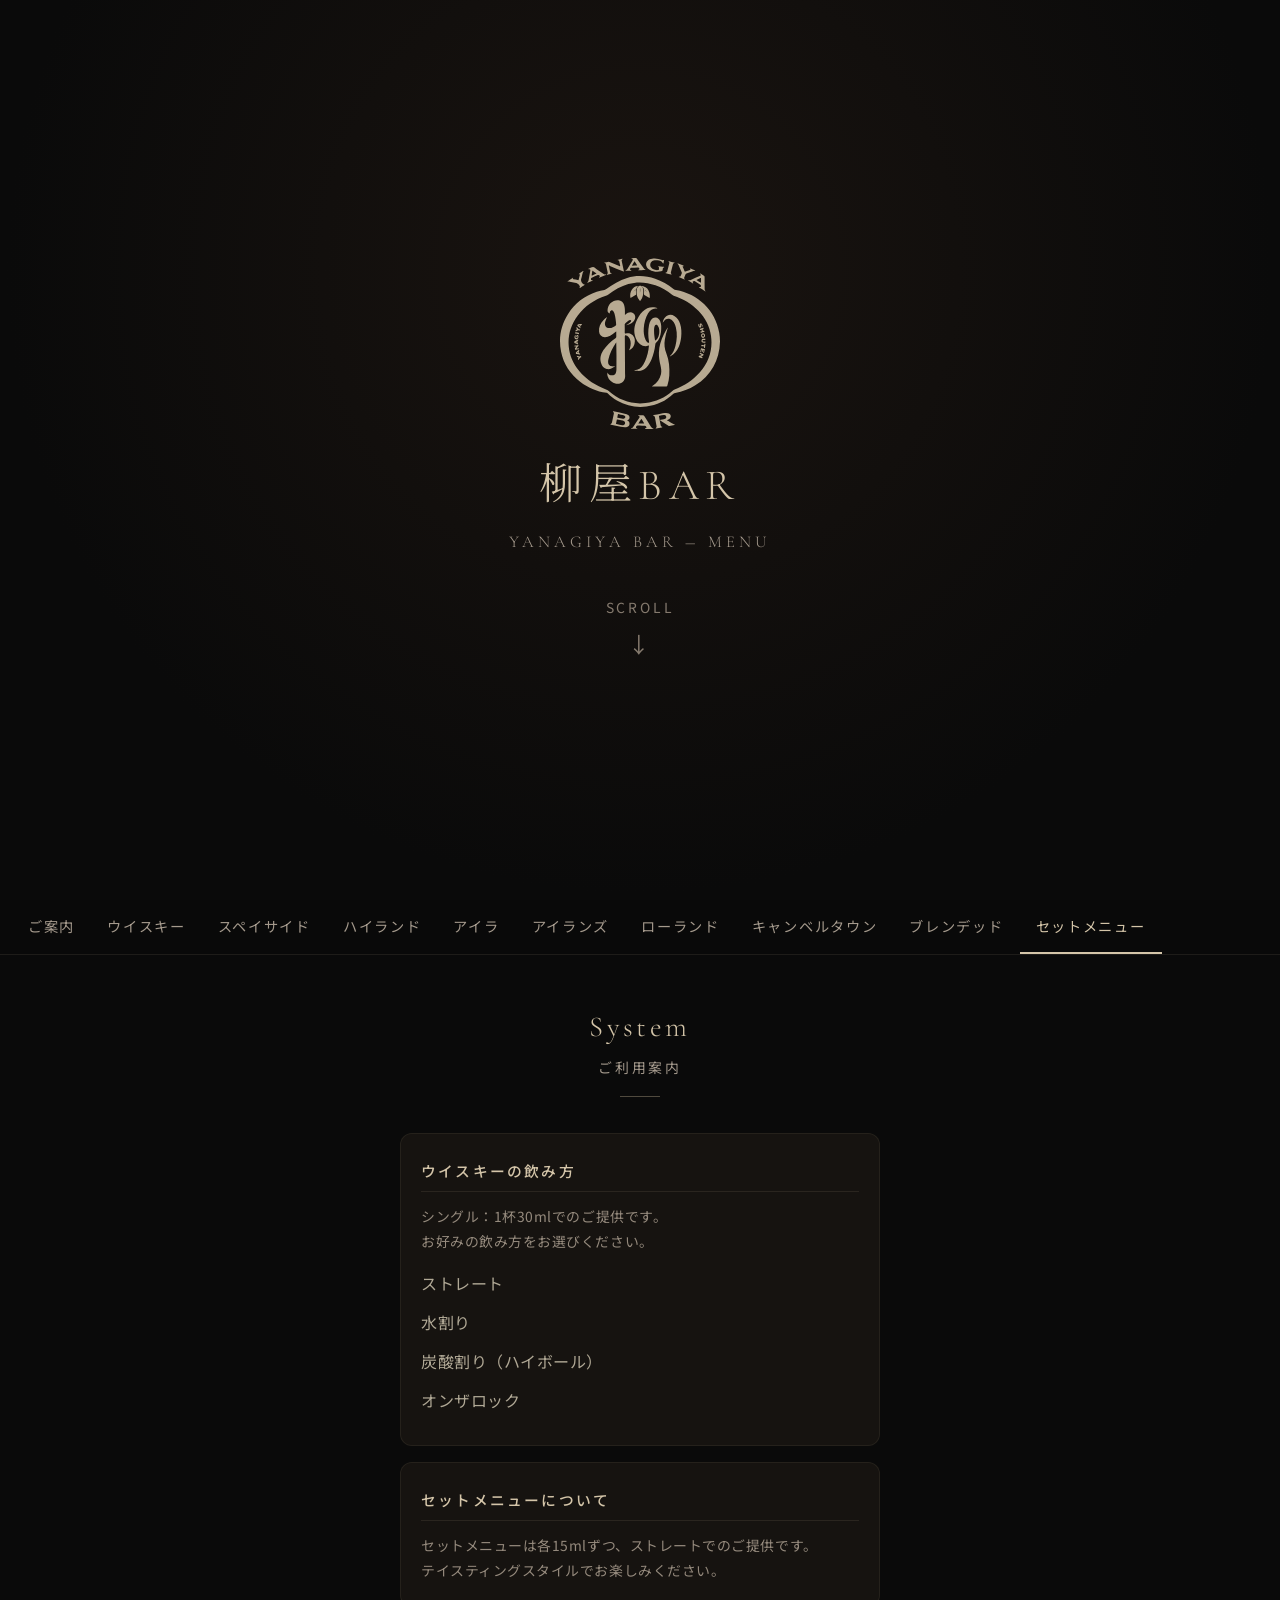
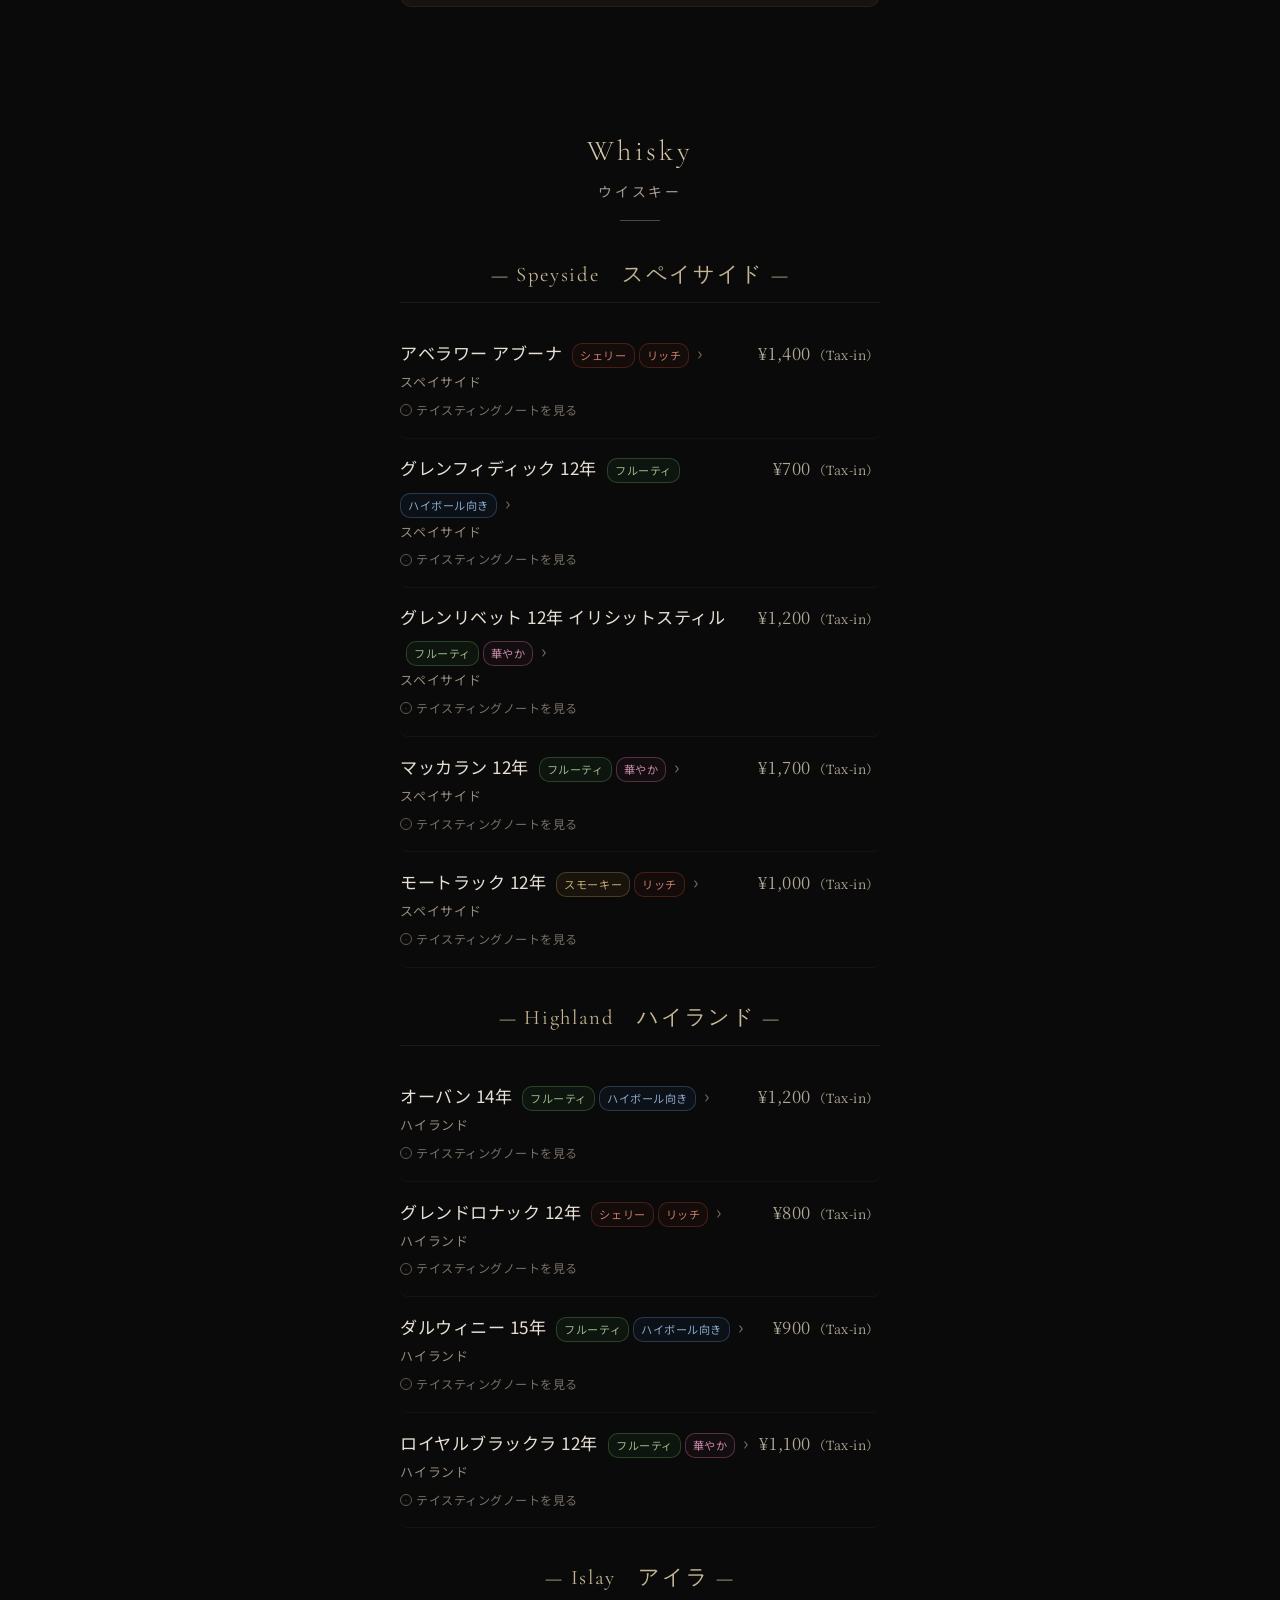
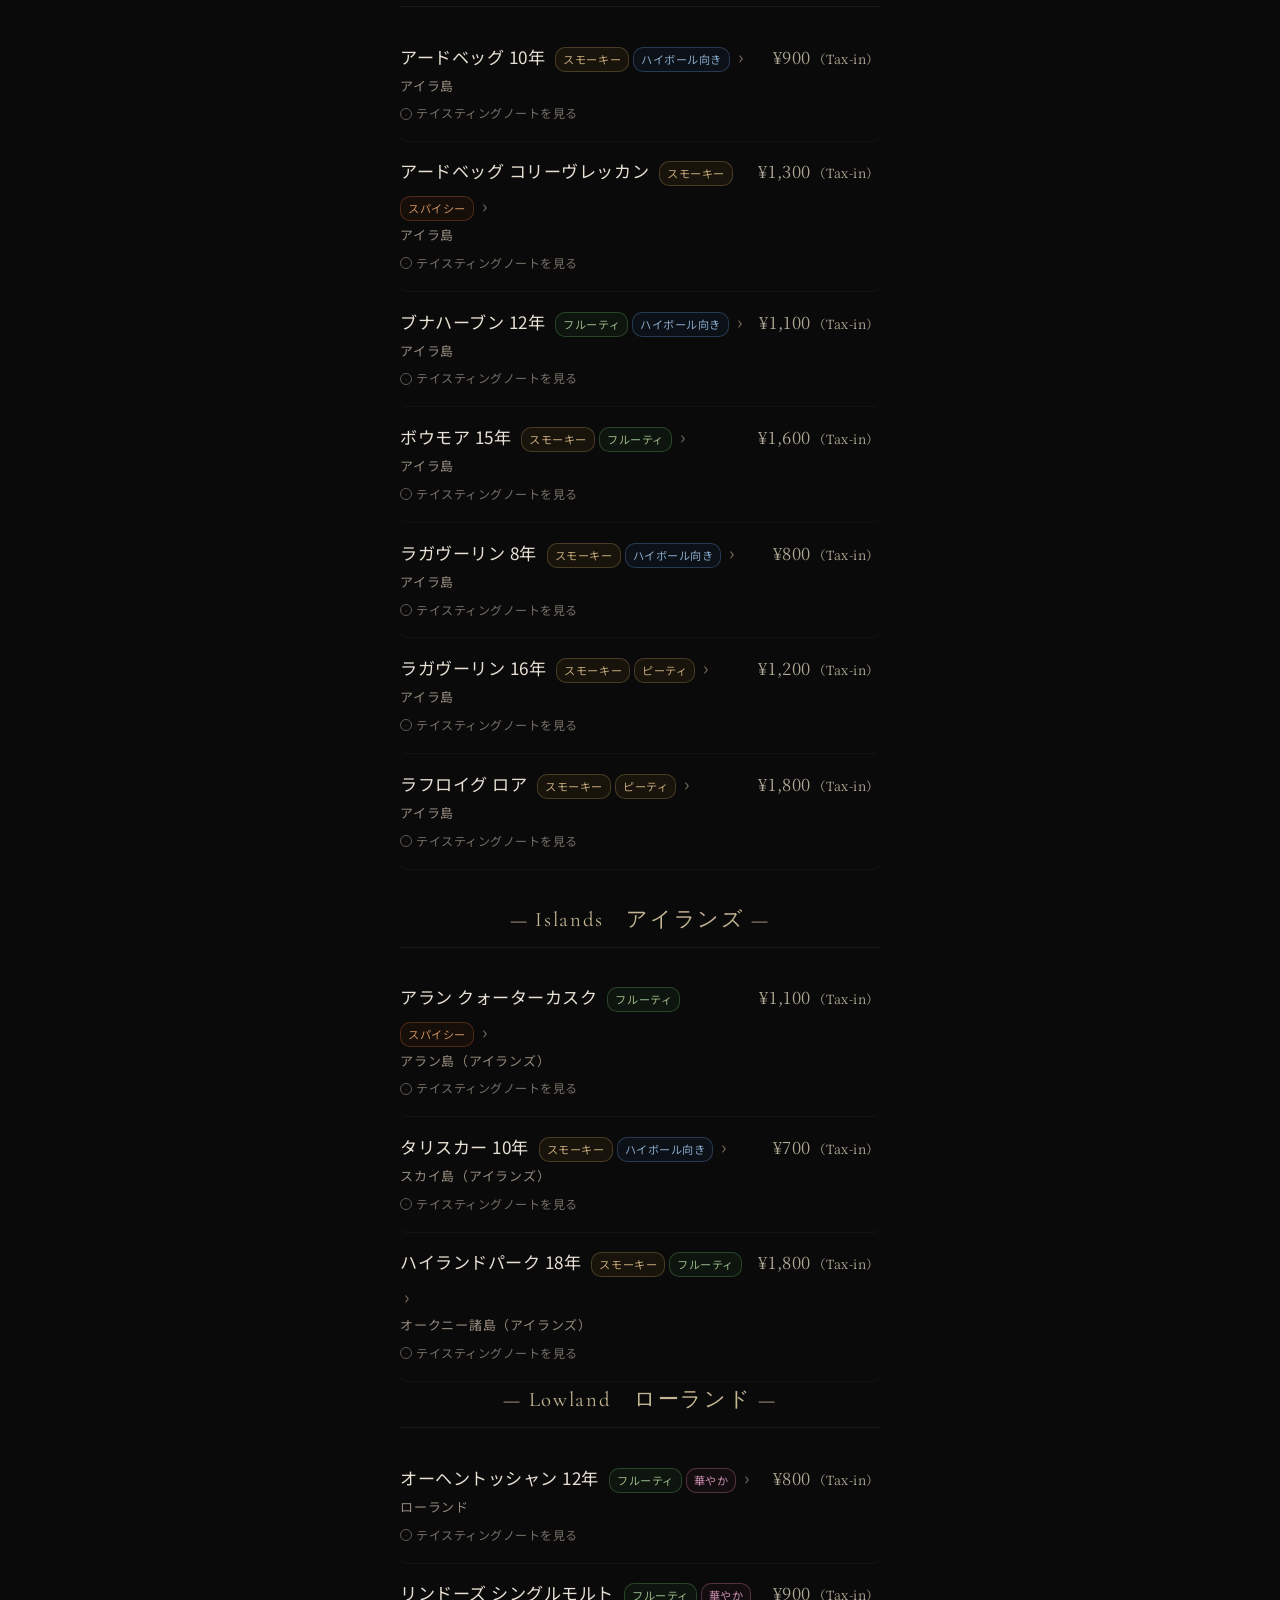
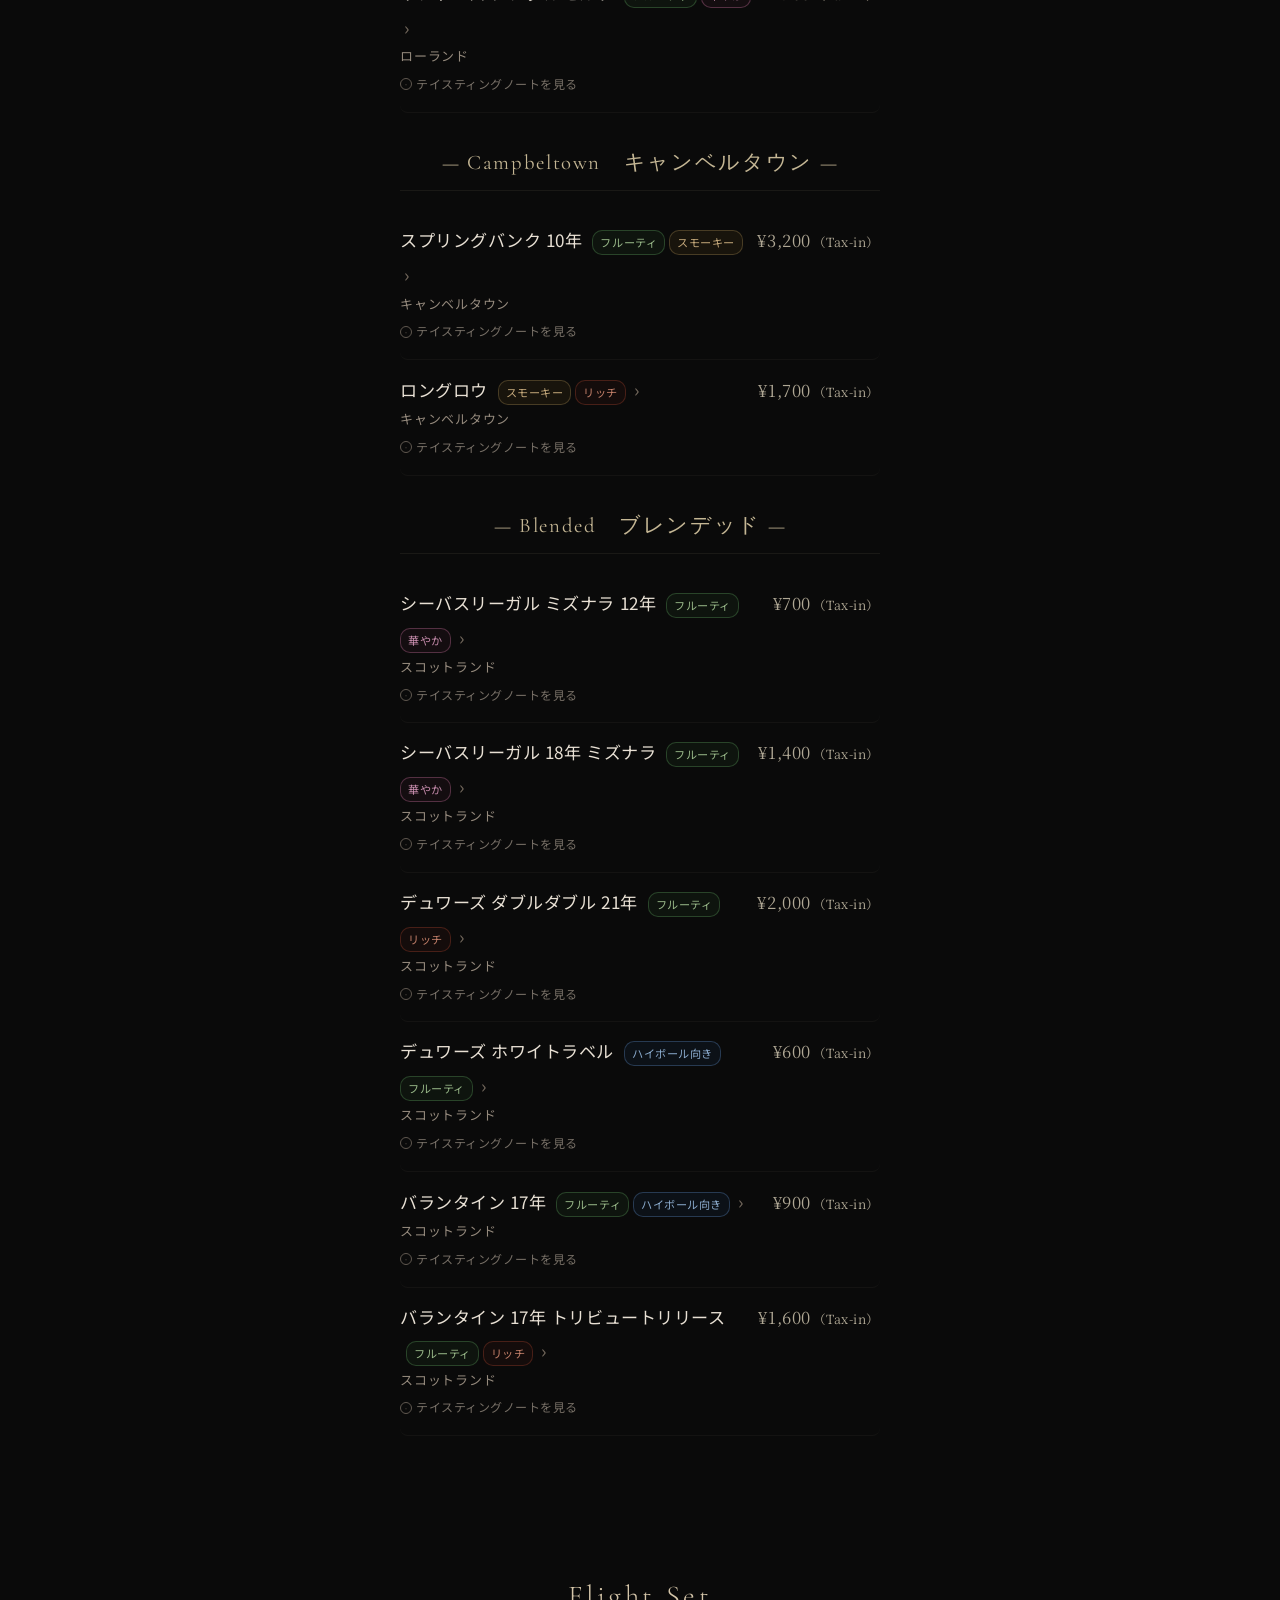
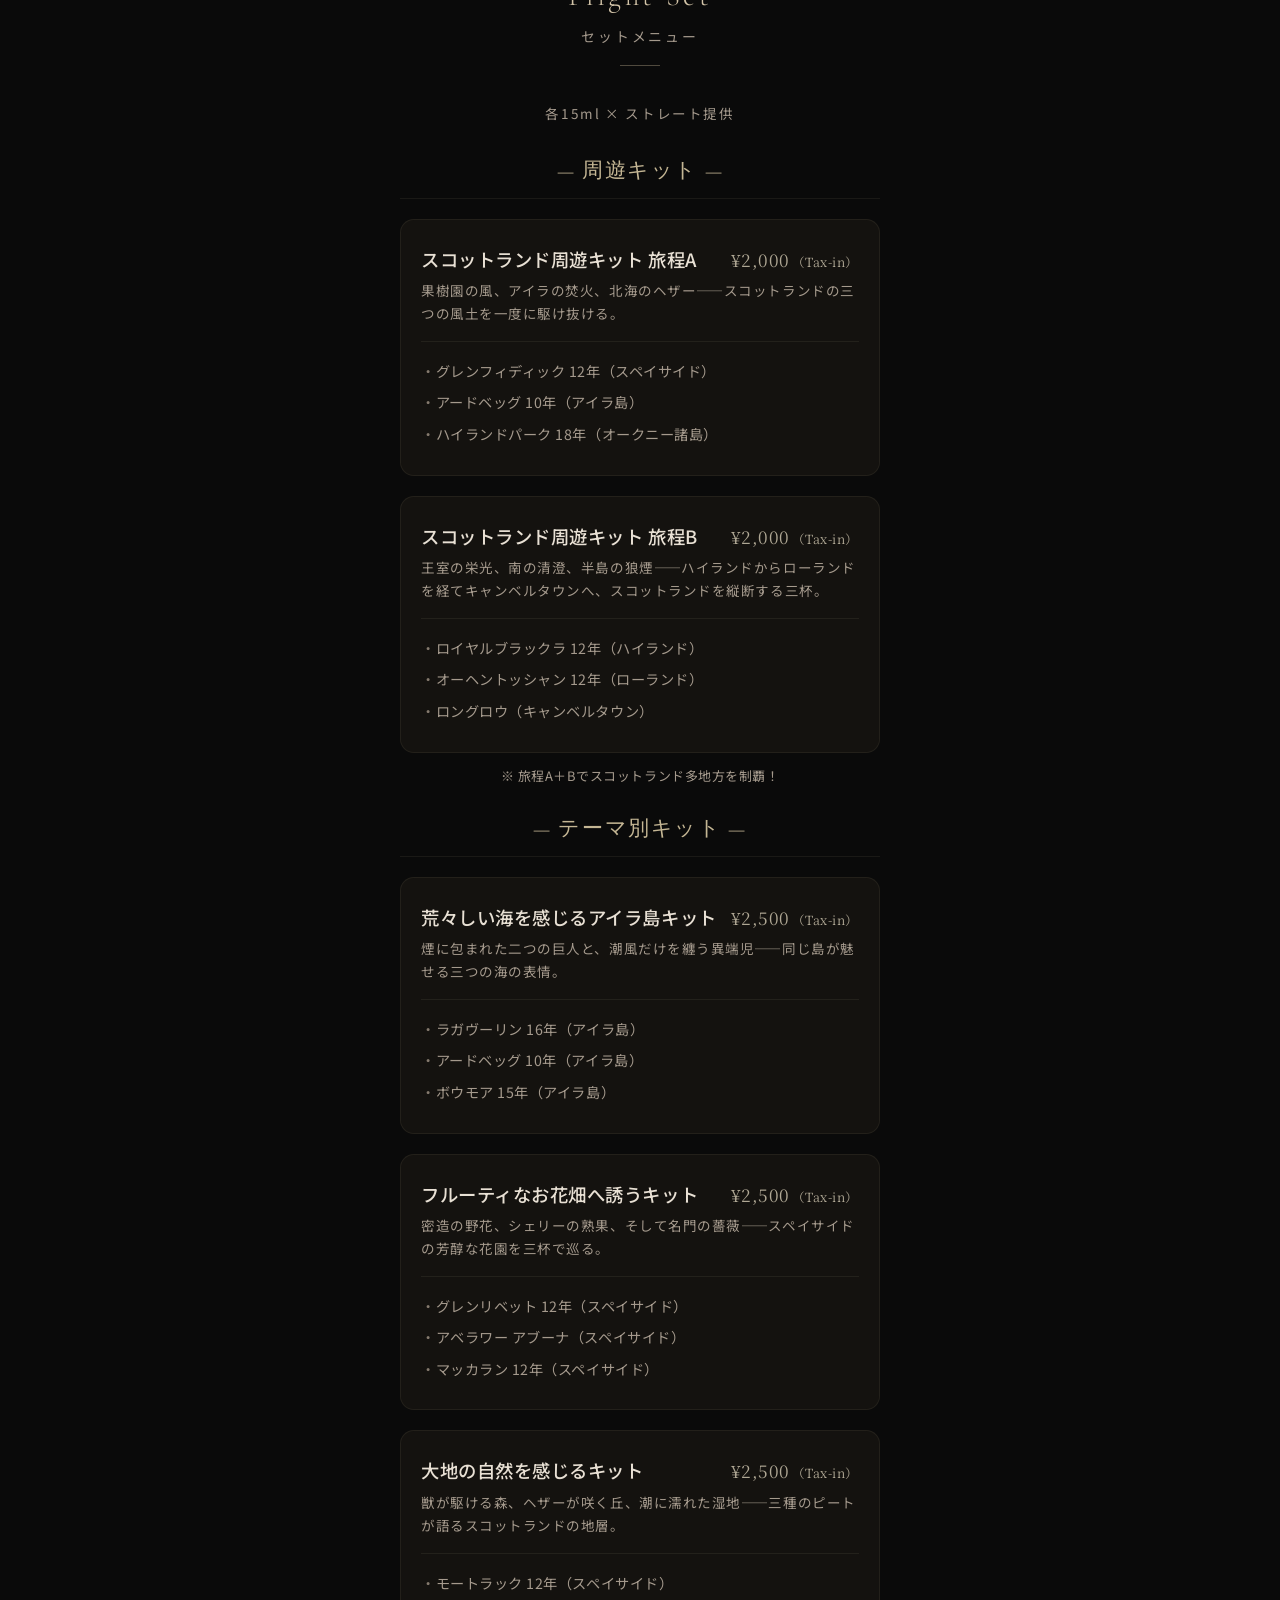
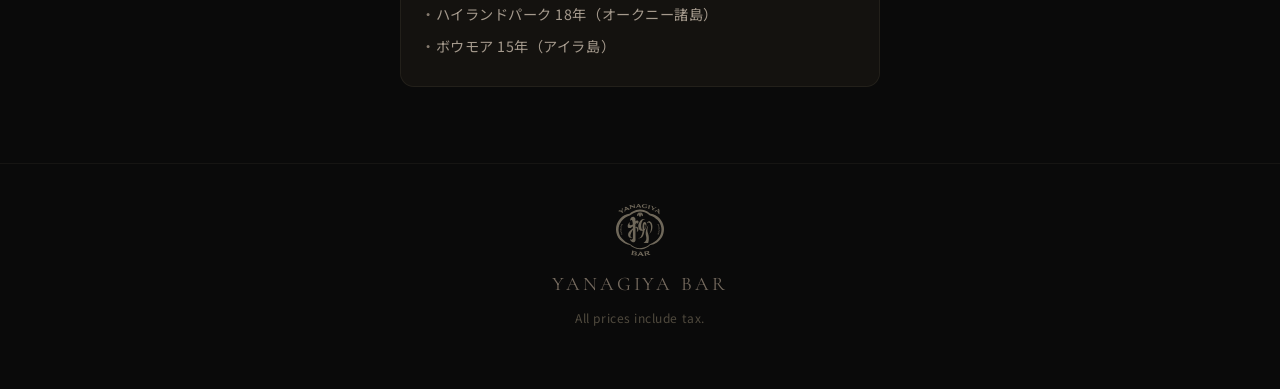
==== commit 9a926cba: "セットメニュー: 価格改定・アイラ島キットをボウモア15年に変更" ====
--- a/index.html
+++ b/index.html
@@ -748,7 +748,7 @@
   <div class="set-menu-card">
     <div class="set-menu-head">
       <span class="set-menu-name">スコットランド周遊キット 旅程A</span>
-      <span class="set-menu-price">¥2,500<span class="tax-label">（Tax-in）</span></span>
+      <span class="set-menu-price">¥2,000<span class="tax-label">（Tax-in）</span></span>
     </div>
     <div class="set-menu-sub">果樹園の風、アイラの焚火、北海のヘザー——スコットランドの三つの風土を一度に駆け抜ける。</div>
     <div class="set-menu-detail">
@@ -763,7 +763,7 @@
   <div class="set-menu-card">
     <div class="set-menu-head">
       <span class="set-menu-name">スコットランド周遊キット 旅程B</span>
-      <span class="set-menu-price">¥2,500<span class="tax-label">（Tax-in）</span></span>
+      <span class="set-menu-price">¥2,000<span class="tax-label">（Tax-in）</span></span>
     </div>
     <div class="set-menu-sub">王室の栄光、南の清澄、半島の狼煙——ハイランドからローランドを経てキャンベルタウンへ、スコットランドを縦断する三杯。</div>
     <div class="set-menu-detail">
@@ -792,7 +792,7 @@
       <div class="included">
         <li>ラガヴーリン 16年（アイラ島）</li>
         <li>アードベッグ 10年（アイラ島）</li>
-        <li>ブナハーブン 12年（アイラ島）</li>
+        <li>ボウモア 15年（アイラ島）</li>
       </div>
     </div>
   </div>
@@ -800,7 +800,7 @@
   <div class="set-menu-card">
     <div class="set-menu-head">
       <span class="set-menu-name">フルーティなお花畑へ誘うキット</span>
-      <span class="set-menu-price">¥3,200<span class="tax-label">（Tax-in）</span></span>
+      <span class="set-menu-price">¥2,500<span class="tax-label">（Tax-in）</span></span>
     </div>
     <div class="set-menu-sub">密造の野花、シェリーの熟果、そして名門の薔薇——スペイサイドの芳醇な花園を三杯で巡る。</div>
     <div class="set-menu-detail">
@@ -815,7 +815,7 @@
   <div class="set-menu-card">
     <div class="set-menu-head">
       <span class="set-menu-name">大地の自然を感じるキット</span>
-      <span class="set-menu-price">¥3,200<span class="tax-label">（Tax-in）</span></span>
+      <span class="set-menu-price">¥2,500<span class="tax-label">（Tax-in）</span></span>
     </div>
     <div class="set-menu-sub">獣が駆ける森、ヘザーが咲く丘、潮に濡れた湿地——三種のピートが語るスコットランドの地層。</div>
     <div class="set-menu-detail">
